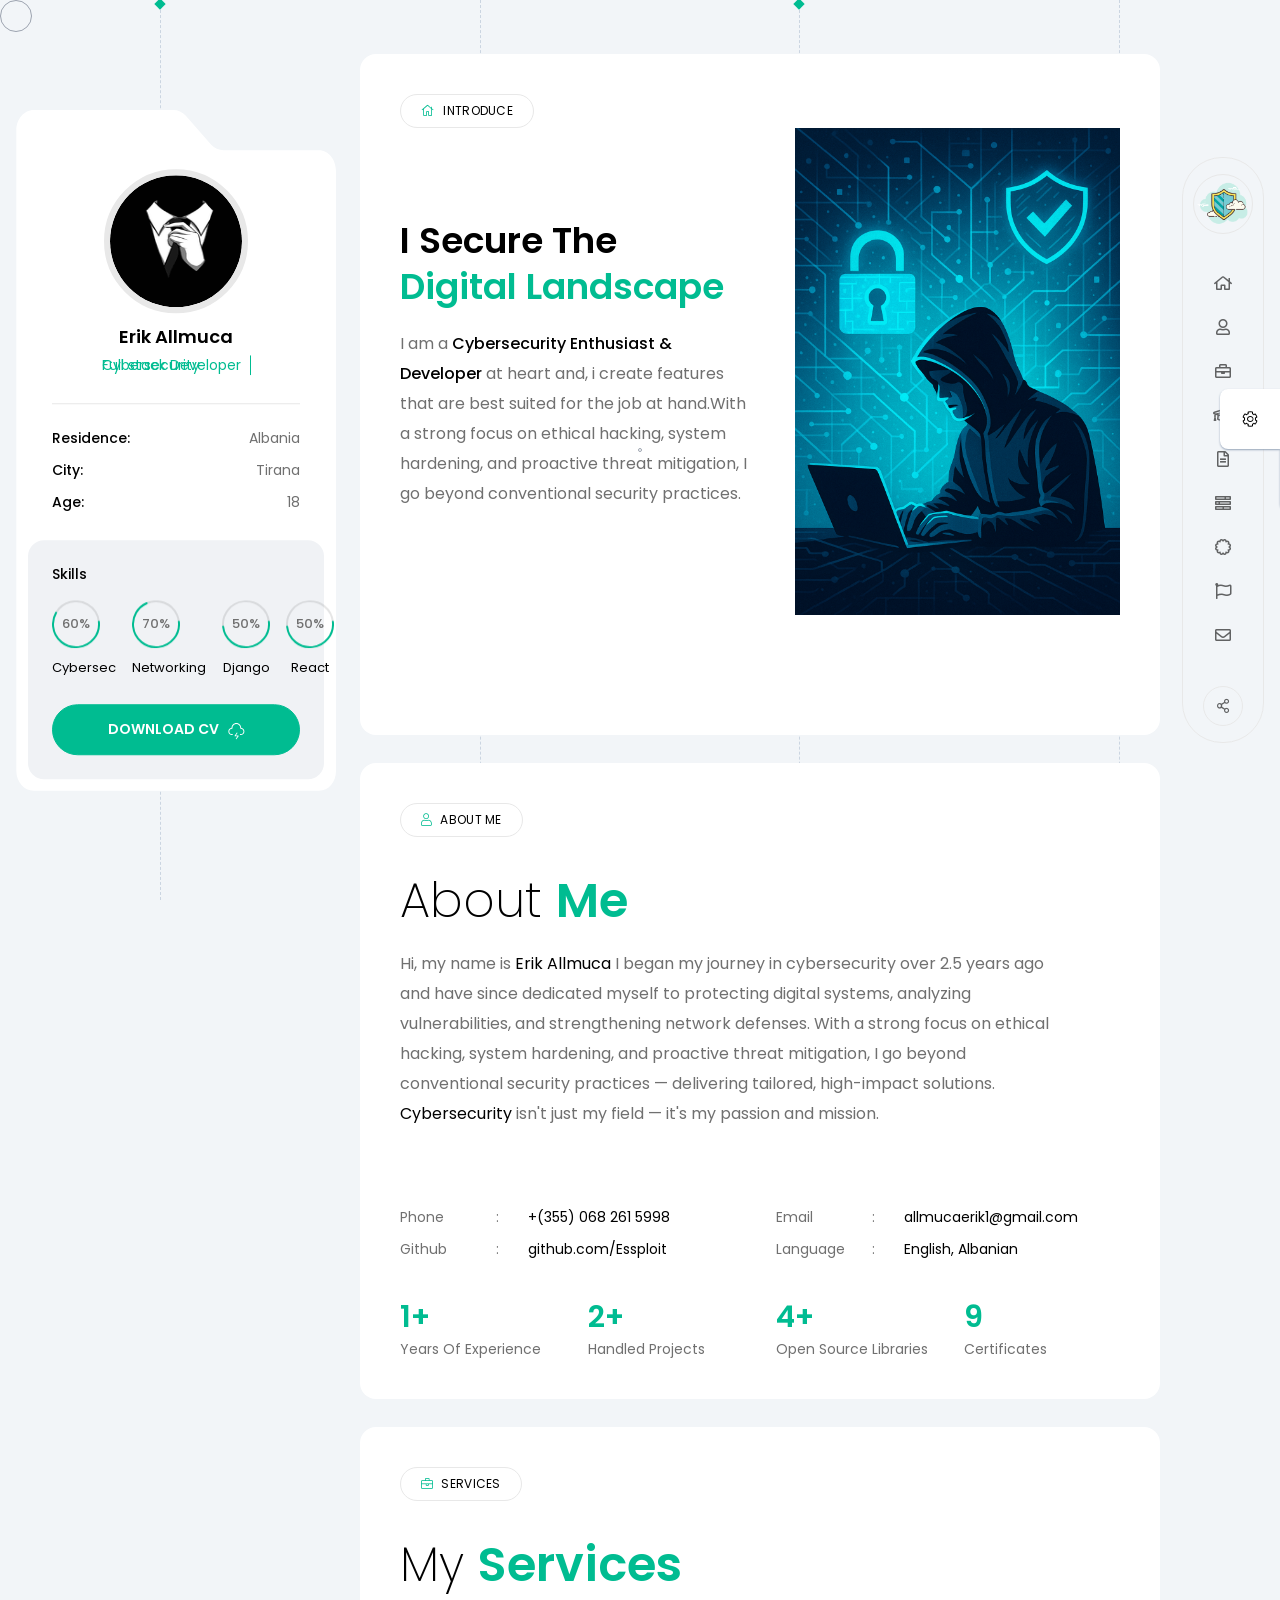
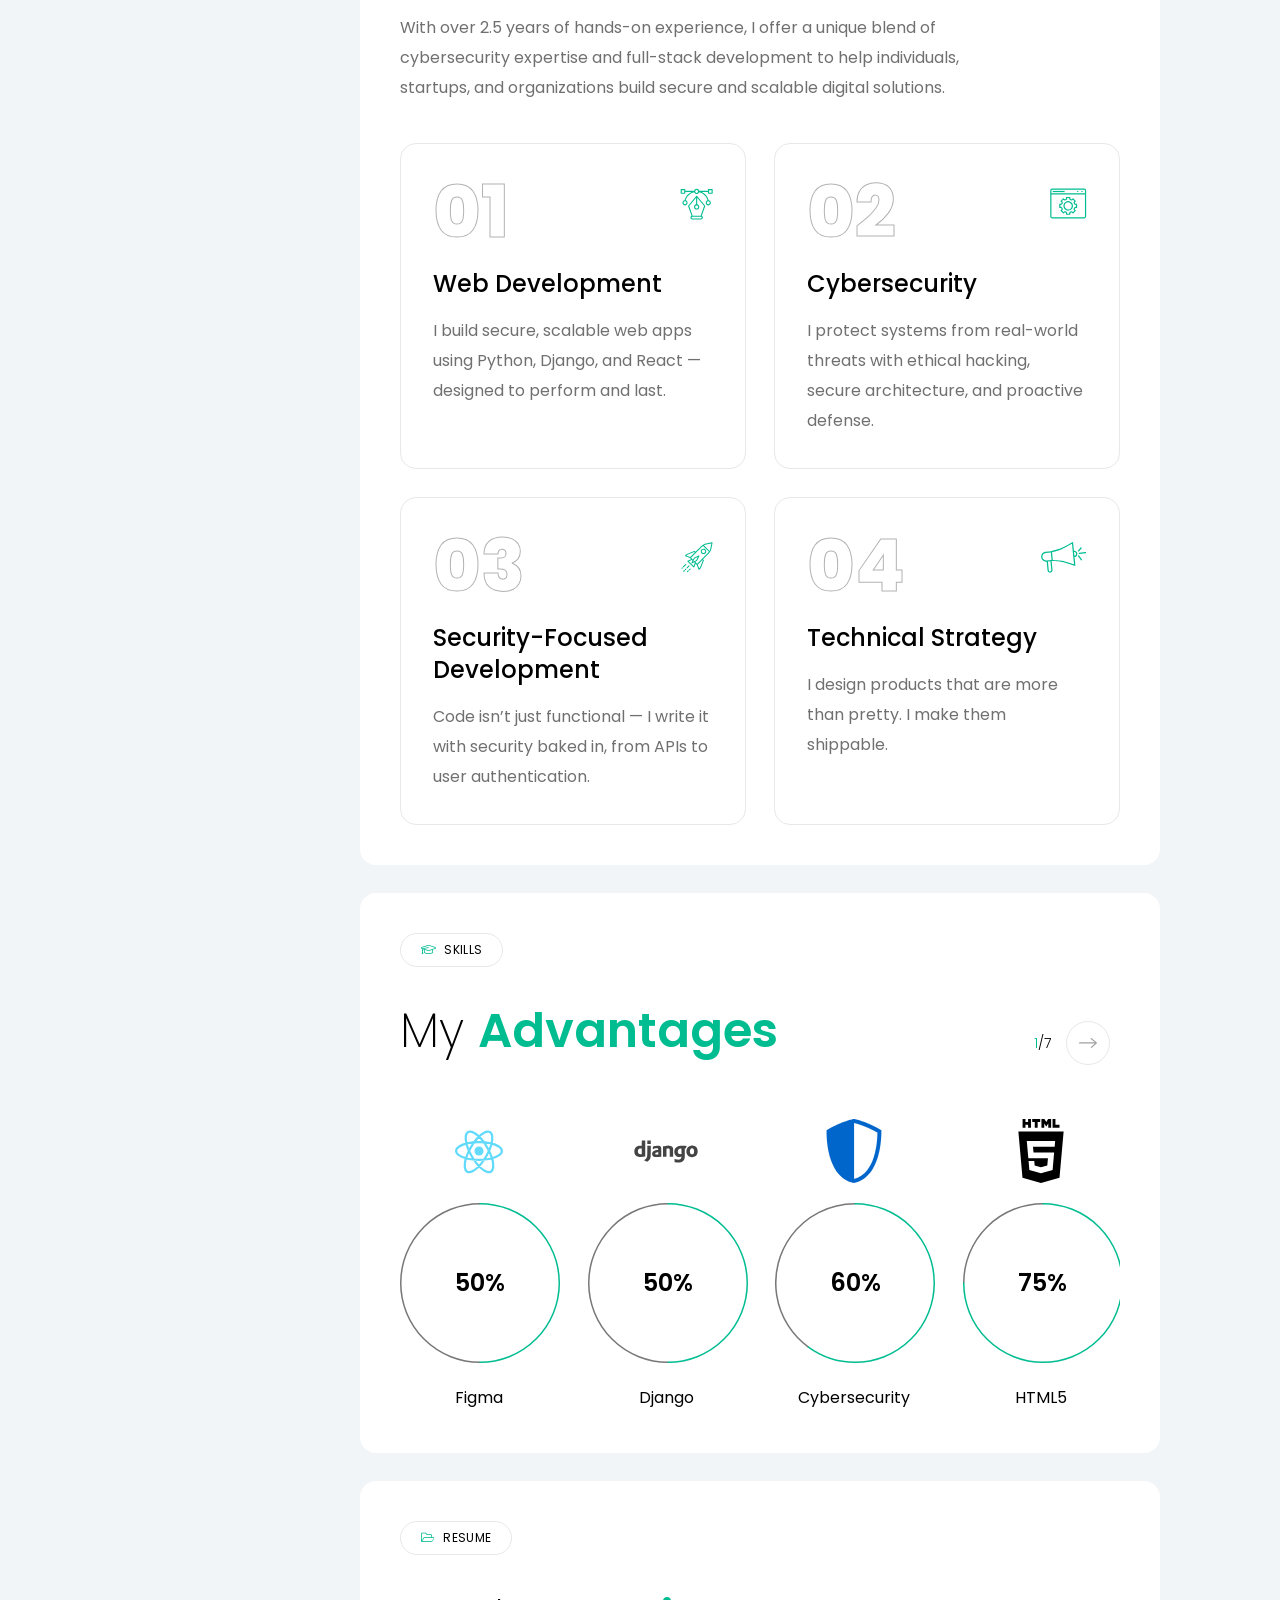
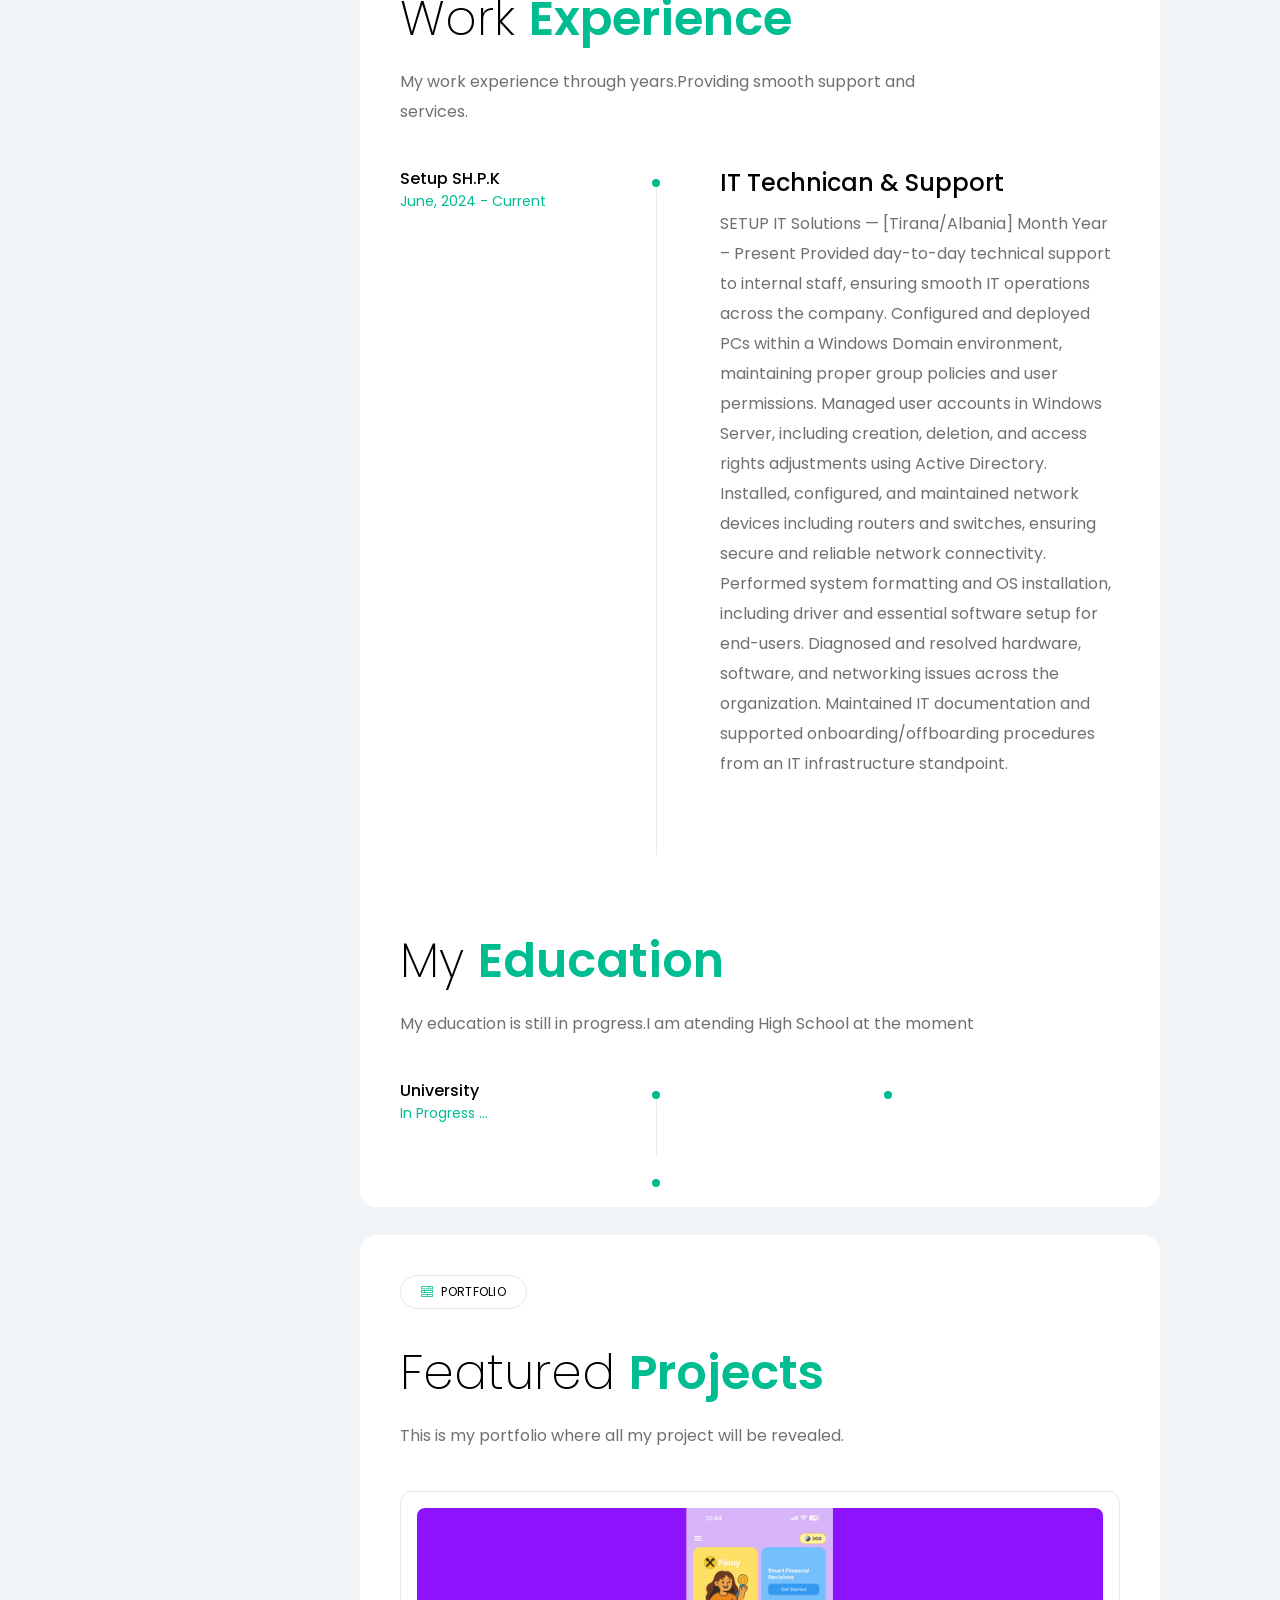
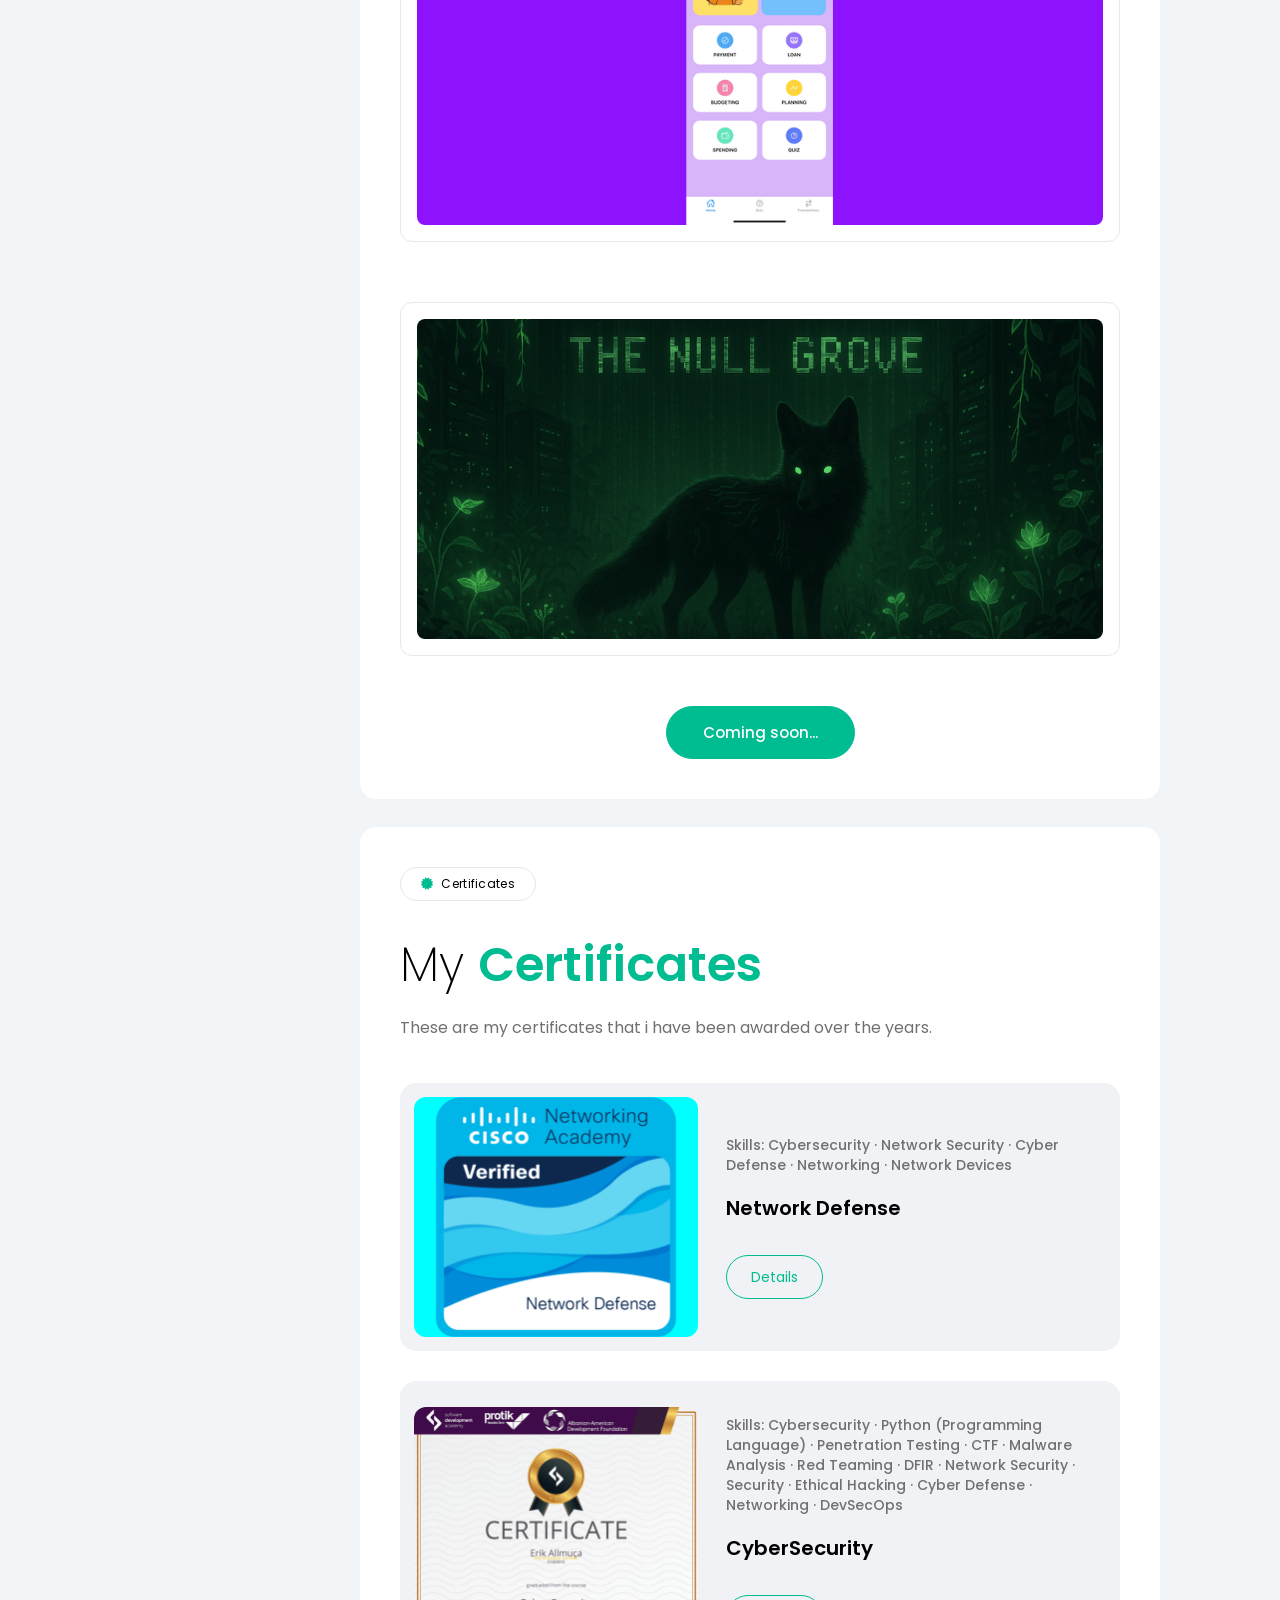
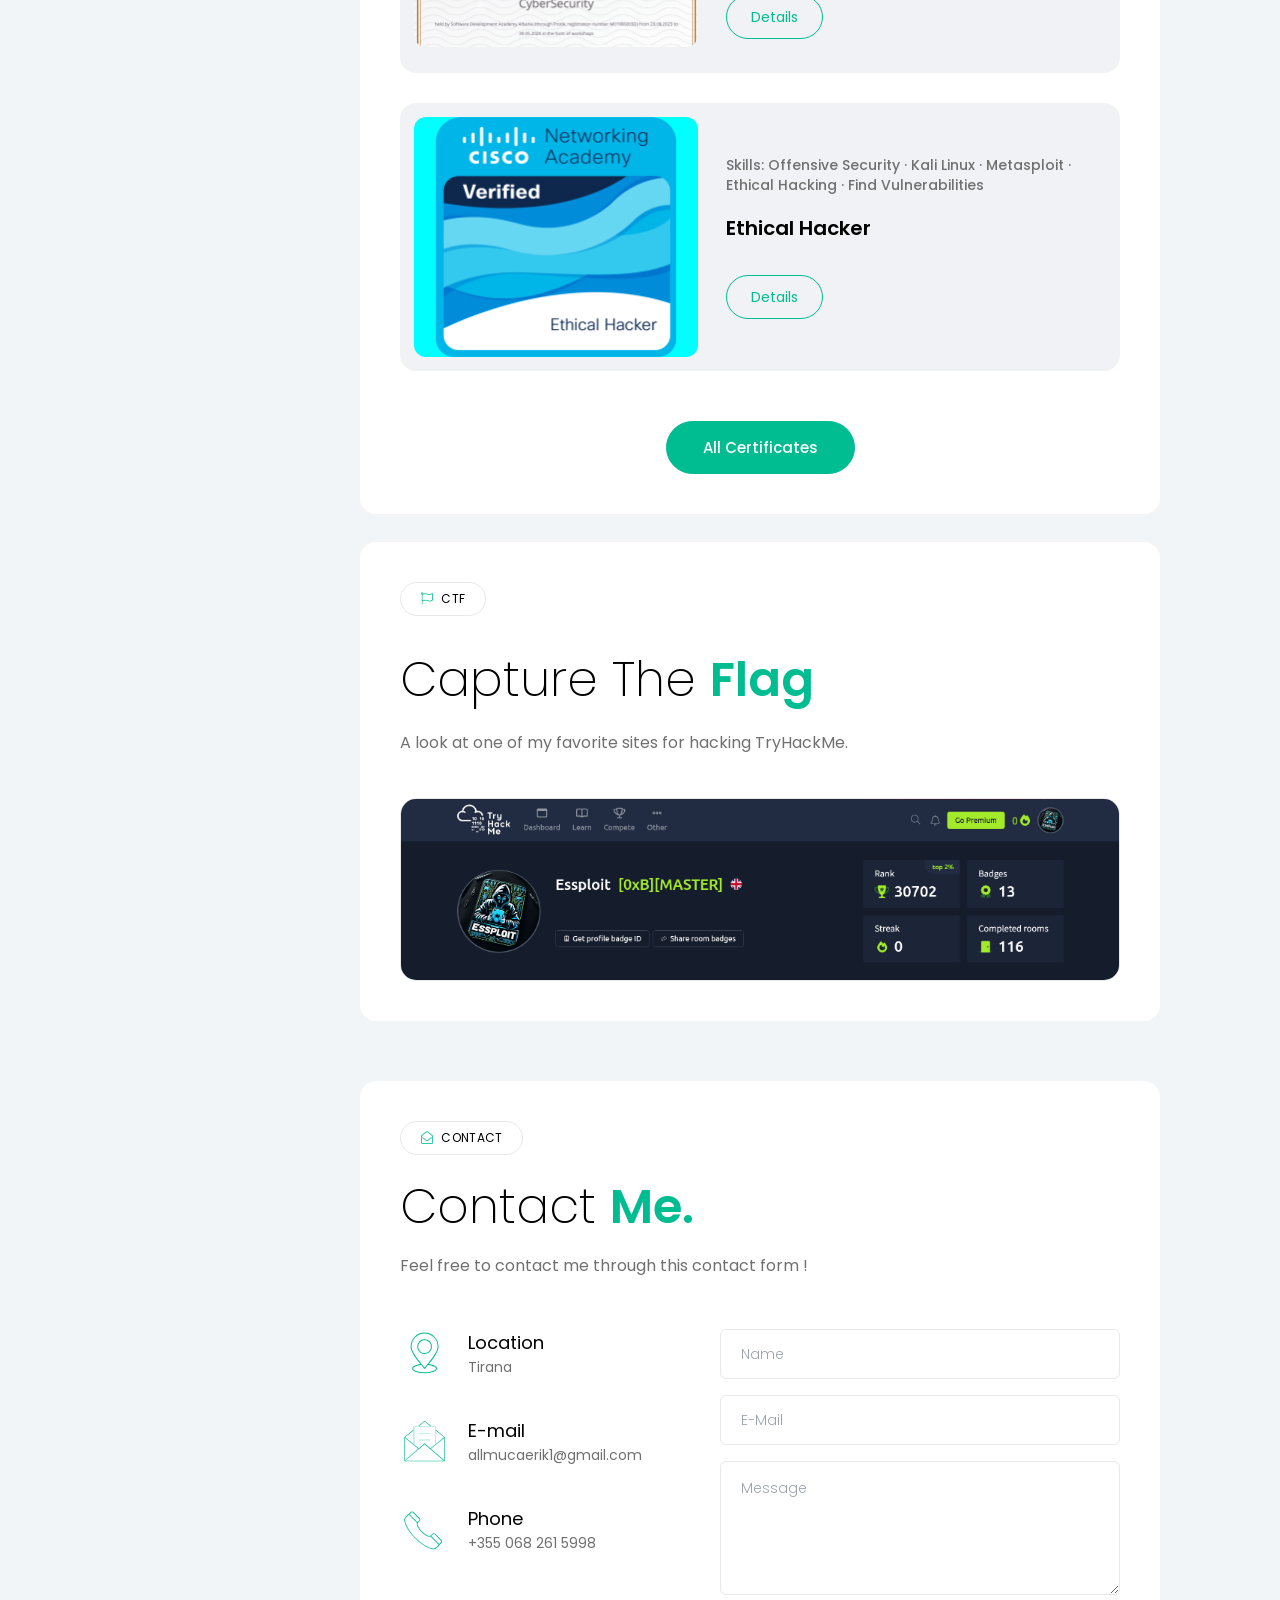
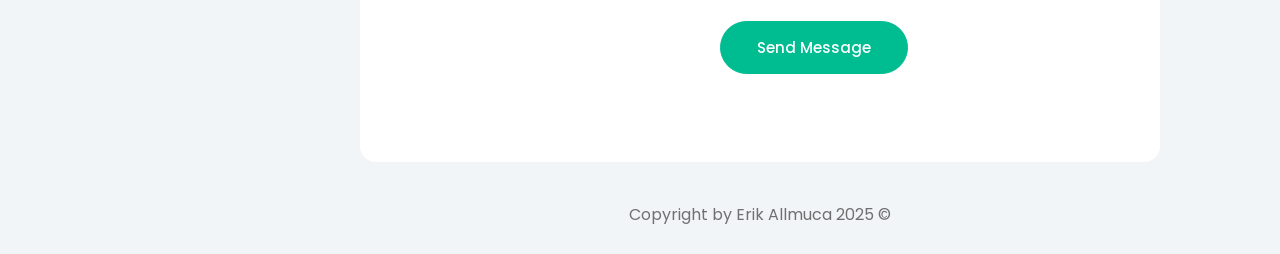
==== index.html @ f7a68c8a "personal-resume" ====
<!DOCTYPE html>
<html lang="en" class="">

<head>
    <!-- Basic Page Needs
    ================================================== -->
    <meta charset="UTF-8">
    <meta http-equiv="X-UA-Compatible" content="IE=edge">

    <!-- Specific Meta
    ================================================== -->
    <meta name="viewport" 
        content="width=device-width, initial-scale=1.0, shrink-to-fit=no">
    <meta name="keyword"
        content="resume, cv, portfolio, vcard, responsive, retina, jquery, css3, tailwindcss, material CV, creative, designer, developer, online cv, online resume, powerful portfolio, professional, landing page">
    <meta name="description" 
        content="Minfo vCard/Resume TailwindCSS HTML Template">
    <meta name="author" 
        content="Themearray">

    <!-- Site Title
    ================================================== -->
    <title>Personal Portofolio</title>

    <!-- Site Favicon
    ================================================== -->
    <link rel="shortcut icon" href="assets/img/favicon.svg" sizes="any">

    <!-- Google Fonts
    ================================================== -->
    <link rel="preconnect" href="https://fonts.googleapis.com">
    <link rel="preconnect" href="https://fonts.gstatic.com" crossorigin>
    <link href="https://fonts.googleapis.com/css2?family=Poppins:wght@200;300;400;500;600;700&display=swap" rel="stylesheet">

    <!-- All CSS Here
    ================================================== -->
    <link rel="stylesheet" href="assets/css/fontAwesome5Pro.css">
    <link rel="stylesheet" href="assets/css/cdheadline.css">
    <link rel="stylesheet" href="assets/css/swiper-bundle.min.css">
    <link rel="stylesheet" href="assets/css/style.min.css">

</head>

<body class="relative custom_cursor">
    <!-- Custom Cursor Start -->
    <div
        class="custom_cursor_one fixed top-0 left-0 w-8 h-8 border border-gray-400 rounded-full pointer-events-none">
    </div>
    <div
        class="custom_cursor_two w-1 h-1 rounded-full border border-gray-400 bg-metborder-gray-400 fixed pointer-events-none left-1/2 top-1/2 -translate-x-1/2 -translate-y-1/2">
    </div>
    <!-- Custom Cursor End -->


    <!-- App Preloader Start -->
    <div id="preloader">
        <div class="loader_line"></div>
        <div
            class="absolute w-20 h-20 transition-all delay-300 -translate-x-1/2 -translate-y-1/2 rounded-full logo top-1/2 left-1/2 bg-nightBlack border-greyBlack flex-center">
            <img src="assets/img/site-logo.svg" alt="Minfo">
        </div>
    </div>
    <!-- App Preloader End -->


    <!-- App Start -->
    <div class="relative pt-10 minfo__app max-xl:pt-20">
        <div
            class="menu-overlay fixed top-0 left-0 w-full h-full bg-black/60 transition-all duration-200 z-999 opacity-0 invisible [&.is-menu-open]:visible [&.is-menu-open]:opacity-100">
        </div>
        <div class="max-lg:px-4">

            <!-- Mobile Menu Bar Start -->
            <div
                class="fixed top-0 left-0 right-0 z-50 flex items-center justify-between p-2 px-3 bg-white/10 mobile-menu-bar sm:px-6 backdrop-blur-md xl:hidden">
                <div class="text-lg font-medium name">
                    <a href="index.html" class="flex items-center gap-2 text-black dark:text-white">
                        <img src="assets/img/site-logo.svg" alt="Erik Allmuca">
                        <span>Personal Resume</span>
                    </a>
                </div>
                <!-- Mobile Hamburger Menu Start -->
                <button
                    class="w-12 h-12 border rounded-full hamburger menu_toggle bg-white dark:bg-nightBlack border-platinum dark:border-greyBlack flex-center"
                    type="button"
                    aria-label="Open Mobile Menu">
                    <svg viewBox="0 0 20 12" class="w-6"
                        xmlns="http://www.w3.org/2000/svg">
                        <path fill-rule="evenodd" clip-rule="evenodd"
                            d="M5.33333 11.3333C5.33333 11.1565 5.40357 10.987 5.5286 10.8619C5.65362 10.7369 5.82319 10.6667 6 10.6667H19.3333C19.5101 10.6667 19.6797 10.7369 19.8047 10.8619C19.9298 10.987 20 11.1565 20 11.3333C20 11.5101 19.9298 11.6797 19.8047 11.8047C19.6797 11.9298 19.5101 12 19.3333 12H6C5.82319 12 5.65362 11.9298 5.5286 11.8047C5.40357 11.6797 5.33333 11.5101 5.33333 11.3333ZM2.66667 6C2.66667 5.82319 2.7369 5.65362 2.86193 5.5286C2.98695 5.40357 3.15652 5.33333 3.33333 5.33333H16.6667C16.8435 5.33333 17.013 5.40357 17.1381 5.5286C17.2631 5.65362 17.3333 5.82319 17.3333 6C17.3333 6.17681 17.2631 6.34638 17.1381 6.4714C17.013 6.59643 16.8435 6.66667 16.6667 6.66667H3.33333C3.15652 6.66667 2.98695 6.59643 2.86193 6.4714C2.7369 6.34638 2.66667 6.17681 2.66667 6ZM0 0.666667C0 0.489856 0.0702379 0.320287 0.195262 0.195262C0.320286 0.070238 0.489856 0 0.666667 0H14C14.1768 0 14.3464 0.070238 14.4714 0.195262C14.5964 0.320287 14.6667 0.489856 14.6667 0.666667C14.6667 0.843478 14.5964 1.01305 14.4714 1.13807C14.3464 1.2631 14.1768 1.33333 14 1.33333H0.666667C0.489856 1.33333 0.320286 1.2631 0.195262 1.13807C0.0702379 1.01305 0 0.843478 0 0.666667Z"
                            class="fill-theme dark:fill-white" />
                    </svg>
                </button>
                <!-- Mobile Hamburger Menu End -->
            </div>
            <!-- Mobile Menu Bar End -->


            <!-- Mobile Menu Sidebar Start -->
            <div
                class="mobile-menu fixed top-0 -right-full w-full max-w-mobilemenu bg-flashWhite dark:bg-nightBlack z-999 h-full xl:hidden transition-all duration-300 [&.is-menu-open]:right-0 py-12 px-8 overflow-y-scroll">
                <button
                    class="absolute flex items-center justify-center w-9 h-9 text-sm text-white rounded-full close-menu top-4 right-4 bg-greyBlack" aria-label="Close Menu">
                    <i class="fal fa-times"></i>
                </button>
                <div class="mb-6 text-lg font-medium text-black dark:text-white menu-title">
                    Menu
                </div>
                <ul class="space-y-5 font-normal main-menu">
                    <li data-scroll-nav="0" class="relative group active">
                        <a href="#home" class="flex items-center space-x-2 group">
                            <span class="w-5 text-black dark:text-white group-[&.active]:text-theme">
                                <i class="fal fa-home"></i>
                            </span>
                            <span class="group-[&.active]:text-theme dark:group-[&.active]:text-white group-hover:text-theme transition-colors">
                                Home
                            </span>
                        </a>
                    </li>
                    <li data-scroll-nav="1" class="relative group">
                        <a href="#about" class="flex items-center space-x-2 group">
                            <span class="w-5 text-black dark:text-white group-[&.active]:text-theme">
                                <i class="fal fa-user"></i>
                            </span>
                            <span class="group-[&.active]:text-theme dark:group-[&.active]:text-white group-hover:text-theme transition-colors">
                                About
                            </span>
                        </a>
                    </li>
                    <li data-scroll-nav="2" class="relative group">
                        <a href="#" class="flex items-center space-x-2 group">
                            <span class="w-5 text-black dark:text-white group-[&.active]:text-theme">
                                <i class="fal fa-briefcase"></i>
                            </span>
                            <span class="group-[&.active]:text-theme dark:group-[&.active]:text-white group-hover:text-theme transition-colors">
                                Service
                            </span>
                        </a>
                    </li>
                    <li data-scroll-nav="3" class="relative group">
                        <a href="#skill" class="flex items-center space-x-2 group">
                            <span class="w-5 text-black dark:text-white group-[&.active]:text-theme">
                                <i class="fal fa-graduation-cap"></i>
                            </span>
                            <span class="group-[&.active]:text-theme dark:group-[&.active]:text-white group-hover:text-theme transition-colors">
                                Skills
                            </span>
                        </a>
                    </li>
                    <li data-scroll-nav="4" class="relative group">
                        <a href="#resume" class="flex items-center space-x-2 group">
                            <span class="w-5 text-black dark:text-white group-[&.active]:text-theme">
                                <i class="fal fa-file-alt"></i>
                            </span>
                            <span class="group-[&.active]:text-theme dark:group-[&.active]:text-white group-hover:text-theme transition-colors">
                                Resume
                            </span>
                        </a>
                    </li>
                    <li data-scroll-nav="5" class="relative group">
                        <a href="#portfolio" class="flex items-center space-x-2 group">
                            <span class="w-5 text-black dark:text-white group-[&.active]:text-theme">
                                <i class="fal fa-tasks-alt"></i>
                            </span>
                            <span class="group-[&.active]:text-theme dark:group-[&.active]:text-white group-hover:text-theme transition-colors">
                                Portofolio
                            </span>
                        </a>
                    </li>
                    <li data-scroll-nav="6" class="relative group">
                        <a href="#certificates" class="flex items-center space-x-2 group">
                            <span class="w-5 text-black dark:text-white group-[&.active]:text-theme">
                            <i class="fa fa-certificate"></i></span>
                            <span class="group-[&.active]:text-theme dark:group-[&.active]:text-white group-hover:text-theme transition-colors">
                                Certificates
                            </span>
                        </a>
                    </li>
                    <li data-scroll-nav="7" class="relative group">
                        <a href="#ctf" class="flex items-center space-x-2 group">
                            <span class="w-5 text-black dark:text-white group-[&.active]:text-theme">
                                <i class="fal fa-flag"></i>
                            </span>
                            <span class="group-[&.active]:text-theme dark:group-[&.active]:text-white group-hover:text-theme transition-colors">
                                CTF
                            </span>
                        </a>
                    </li>
                    <li data-scroll-nav="8" class="relative group">
                        <a href="#contact" class="flex items-center space-x-2 group">
                            <span class="w-5 text-black dark:text-white group-[&.active]:text-theme">
                                <i class="fal fa-envelope"></i>
                            </span>
                            <span class="group-[&.active]:text-theme dark:group-[&.active]:text-white group-hover:text-theme transition-colors">
                                Contact
                            </span>
                        </a>
                    </li>
                </ul>
                <br><br>
                <div class="mb-4 font-medium text-black dark:text-white menu-title text-md">
                    Get in Touch
                </div>
                <!-- Social Share Icon Start  -->
                <div class="flex items-center space-x-4 social-icons *:flex">
                    <a href="https://www.linkedin.com/in/erik-allmuça-2b0580261/" title="Share with Linkedin">
                        <i class="fab fa-linkedin-in"></i>
                    </a>
                    <a href="https://github.com/Essploit" title="Share with Github">
                        <i class="fab fa-github"></i>
                    </a>
                </div>
                <!-- Social Share Icon End  -->
            </div>
            <!-- Mobile Menu Sidebar End -->


            <!-- Sidebar Profile Start -->
            <div
                class="w-full mx-auto minfo__sidebar__wrapper xl:fixed xl:top-1/2 xl:left-4 2xl:left-14 xl:-translate-y-1/2 md:max-w-sidebar xl:max-2xl:max-w-xs z-999">

                <div class="p-3 max-xl:mb-3 overflow-hidden minfo__sidebar bg-white dark:bg-nightBlack rounded-2xl">
                    <div class="mx-4 mt-12 text-center user-info lg:mx-6">
                        <a href="index.html"
                            class="w-36 h-36 mb-2.5 block mx-auto border-6 border-platinum dark:border-[#2f2f2f] overflow-hidden rounded-full *:w-full *:h-full *:rounded-full">
                            <img 
                                src="assets/img/user-sidebar.png" 
                                class="hidden dark:block "
                                alt="Erik Allmuca"> <!--Image for Dark Version -->
                            <img 
                                src="assets/img/user-sidebar.png" 
                                class="dark:hidden"
                                alt="Erik Allmuca"> <!--Image for Light Version -->
                        </a>
                        <h6 class="mb-1 text-lg font-semibold text-black dark:text-white name">Erik Allmuca</h6>
                        <div class="leading-none cd-headline clip is-full-width">
                            <h6 class="text-sm cd-words-wrapper designation text-theme after:!bg-theme *:font-normal">
                                <b class="is-visible">Cybersecurity</b>
                                <b>Full stack Developer</b>
                                <b>Networking</b>
                            </h6>
                        </div>
                    </div>
                    <div class="pt-6 mx-4 border-t lg:mx-6 user-meta-info md:mx-7 my-7 border-platinum dark:border-metalBlack">
                        <ul class="space-y-3 *:flex *:text-sm">
                            <li>
                                <span class="flex-1 font-medium text-black dark:text-white">Residence:</span>
                                <span>Albania</span>
                            </li>
                            <li>
                                <span class="flex-1 font-medium text-black dark:text-white">City:</span>
                                <span>Tirana</span>
                            </li>
                            <li>
                                <span class="flex-1 font-medium text-black dark:text-white">Age:</span>
                                <span>18</span>
                            </li>
                        </ul>
                    </div>


                    <div class="px-4 py-5 lg:py-6 lg:px-6 rounded-2xl md:px-8 bg-flashWhite dark:bg-metalBlack">
                        <div class="text-sm font-medium text-black dark:text-white">Skills</div>
                        <div class="flex items-center justify-between my-4 space-x-4 skills_circle *:space-y-2 *:text-center">
                            <div class="progressCircle">
                                <div class="relative w-12 h-12 circle" data-percent="60 " data-circlefill="#00BC91" data-circleempty="#777777">
                                    <div class="absolute inset-0 text-[13px] font-medium label flex-center">60%</div>
                                </div>
                                <p class="text-[13px] font-normal dark:font-light text-black dark:text-white/90">Cybersec</p>
                            </div>
                            <div class="progressCircle">
                                <div class="relative w-12 h-12 circle" data-percent="70" data-circlefill="#00BC91" data-circleempty="#777777">
                                    <div class="absolute inset-0 text-[13px] font-medium label flex-center">70%</div>
                                </div>
                                <p class="text-[13px] font-normal dark:font-light text-black dark:text-white/90">Networking</p>
                            </div>
                            <div class="progressCircle">
                                <div class="relative w-12 h-12 circle" data-percent="50" data-circlefill="#00BC91" data-circleempty="#777777">
                                    <div class="absolute inset-0 text-[13px] font-medium label flex-center">50%</div>
                                </div>
                                <p class="text-[13px] font-normal dark:font-light text-black dark:text-white/90">Django</p>
                            </div>
                            <div class="progressCircle">
                                <div class="relative w-12 h-12 circle" data-percent="50" data-circlefill="#00BC91" data-circleempty="#777777">
                                    <div class="absolute inset-0 text-[13px] font-medium label flex-center">50%</div>
                                </div>
                                <p class="text-[13px] font-normal dark:font-light text-black dark:text-white/90">React</p>
                            </div>
                        </div>
                        <div class="mt-6">
                            <a href="mycv.pdf" download target="_blank"
                                class="text-center text-sm border border-theme bg-theme flex items-center justify-center gap-2 text-white rounded-4xl py-3.5 transition duration-300 text-[15px] font-semibold hover:bg-themeHover hover:border-themeHover">
                                DOWNLOAD CV
                                <span class="animate-bounce">
                                    <svg width="18" height="18" viewBox="0 0 15 16" fill="none"
                                        xmlns="http://www.w3.org/2000/svg">
                                        <path
                                            d="M12.0724 4.92378C12.0726 4.91034 12.0726 4.89691 12.0726 4.88368C12.0726 2.53968 10.1657 0.632812 7.82171 0.632812C5.47771 0.632812 3.57084 2.53968 3.57084 4.88368C3.57084 4.89691 3.57084 4.91055 3.57104 4.92378C1.95417 5.0992 0.691406 6.47267 0.691406 8.13554C0.691406 9.91704 2.14059 11.3662 3.92209 11.3662H4.33138C4.55606 11.3662 4.7384 11.1839 4.7384 10.9592C4.7384 10.7345 4.55606 10.5522 4.33138 10.5522H3.92209C2.58952 10.5522 1.50544 9.46811 1.50544 8.13554C1.50544 6.80297 2.58952 5.71888 3.92209 5.71888H4.00309C4.11868 5.71888 4.22898 5.66963 4.30611 5.58355C4.38345 5.49726 4.42028 5.38248 4.40766 5.2673C4.3924 5.12769 4.38487 5.00233 4.38487 4.88348C4.38487 2.98842 5.92665 1.44664 7.82171 1.44664C9.71678 1.44664 11.2586 2.98842 11.2586 4.88348C11.2586 5.00233 11.251 5.12769 11.2358 5.2673C11.2231 5.38228 11.26 5.49726 11.3373 5.58355C11.4144 5.66963 11.5247 5.71888 11.6403 5.71888H11.7217C13.0541 5.71888 14.138 6.80297 14.138 8.13554C14.138 9.46811 13.0541 10.5522 11.7217 10.5522H11.288C11.0634 10.5522 10.881 10.7345 10.881 10.9592C10.881 11.1839 11.0634 11.3662 11.288 11.3662H11.7217C13.5028 11.3662 14.952 9.91704 14.952 8.13554C14.952 6.47247 13.6892 5.099 12.0724 4.92378Z"
                                            fill="white" />
                                        <path
                                            d="M6.26314 11.942C6.0877 12.1876 6.26327 12.5288 6.5651 12.5288H8.81272L7.3764 14.5396C7.25728 14.7064 7.29591 14.9382 7.46268 15.0573C7.62945 15.1764 7.86122 15.1378 7.98034 14.971L9.83579 12.3734C10.0112 12.1278 9.83566 11.7866 9.53382 11.7866H7.2862L8.72252 9.77578C8.84164 9.609 8.80302 9.37724 8.63624 9.25811C8.46947 9.13899 8.23771 9.17762 8.11858 9.34439L6.26314 11.942Z"
                                            fill="white" />
                                    </svg>
                                </span>
                            </a>
                        </div>
                    </div>

                    <svg class="absolute w-0 h-0">
                        <clipPath id="my-clip-path" clipPathUnits="objectBoundingBox" stroke="white" stroke-width="2">
                            <path
                                d="M0.001,0.031 C0.001,0.014,0.026,0.001,0.055,0.001 H0.492 C0.506,0.001,0.52,0.004,0.53,0.009 L0.61,0.052 C0.62,0.057,0.634,0.06,0.649,0.06 H0.947 C0.977,0.06,1,0.074,1,0.091 V0.971 C1,0.987,0.977,1,0.947,1 H0.055 C0.026,1,0.001,0.987,0.001,0.971 V0.031">
                            </path>
                        </clipPath>
                    </svg>
                </div>

            </div>
            <!-- Sidebar Profile End -->


            <!-- Nav/Navigation Start -->
            <div class="minfo__nav__wrapper bg-snowWhite dark:bg-power__black max-xl:hidden fixed top-1/2 -translate-y-1/2 right-4 2xl:right-14 z-999 flex items-center flex-col gap-4 border border-platinum dark:border-metalBlack rounded-4xl px-2.5 py-4">

                <!-- Site Logo Start -->
                <div class="flex border rounded-full logo w-15 h-15 border-platinum dark:border-metalBlack flex-center hover:bg-white dark:hover:bg-metalBlack">
                    <a href="index.html">
                        <img src="assets/img/site-logo.svg" alt="Minfo">
                    </a>
                </div>
                <!-- Site Logo Start -->


                <!-- Main Menu/Navigation Start -->
                <div class="my-4 menu">
                    <ul class="space-y-2 text-center *:relative">
                        <li data-scroll-nav="0" class="group active">
                            <a href="#home"
                                class="w-9 h-9 rounded-full flex-center group-[&.active]:bg-white dark:group-[&.active]:bg-metalBlack group-hover:bg-white dark:group-hover:bg-metalBlack transition-all duration-300 before:content-[attr(data-title)] before:absolute before:right-10 before:bg-white dark:before:bg-metalBlack before:text-sm text-theme dark:before:text-white before:px-4 before:py-2 before:rounded-md before:font-normal dark:before:font-light before:opacity-0 before:transition-all before:duration-200 group-hover:before:opacity-100 after:content-[''] after:absolute after:w-0 after:h-0 after:right-8 after:border-solid after:border-t-4 after:border-r-0 after:border-b-4 after:border-l-8 after:border-t-transparent after:border-r-transparent after:border-b-transparent after:border-l-white dark:after:border-l-metalBlack after:opacity-0 after:transition-all after:duration-200 group-hover:after:opacity-100"
                                data-title="Home">
                                <span class="text-black dark:text-white group-hover:text-theme group-[&.active]:text-theme">
                                    <i class="fal fa-home"></i>
                                </span>
                            </a>
                        </li>
                        <li data-scroll-nav="1" class="group">
                            <a href="#about"
                                class="w-9 h-9 rounded-full flex-center group-[&.active]:bg-white dark:group-[&.active]:bg-metalBlack group-hover:bg-white dark:group-hover:bg-metalBlack transition-all duration-300 before:content-[attr(data-title)] before:absolute before:right-10 before:bg-white dark:before:bg-metalBlack before:text-sm text-theme dark:before:text-white before:px-4 before:py-2 before:rounded-md before:font-normal dark:before:font-light before:opacity-0 before:transition-all before:duration-200 group-hover:before:opacity-100 after:content-[''] after:absolute after:w-0 after:h-0 after:right-8 after:border-solid after:border-t-4 after:border-r-0 after:border-b-4 after:border-l-8 after:border-t-transparent after:border-r-transparent after:border-b-transparent after:border-l-white dark:after:border-l-metalBlack after:opacity-0 after:transition-all after:duration-200 group-hover:after:opacity-100"
                                data-title="About">
                                <span class="text-black dark:text-white group-hover:text-theme group-[&.active]:text-theme">
                                    <i class="fal fa-user"></i>
                                </span>
                            </a>
                        </li>
                        <li data-scroll-nav="2" class="group">
                            <a href="#service"
                                class="w-9 h-9 rounded-full flex-center group-[&.active]:bg-white dark:group-[&.active]:bg-metalBlack group-hover:bg-white dark:group-hover:bg-metalBlack transition-all duration-300 before:content-[attr(data-title)] before:absolute before:right-10 before:bg-white dark:before:bg-metalBlack before:text-sm text-theme dark:before:text-white before:px-4 before:py-2 before:rounded-md before:font-normal dark:before:font-light before:opacity-0 before:transition-all before:duration-200 group-hover:before:opacity-100 after:content-[''] after:absolute after:w-0 after:h-0 after:right-8 after:border-solid after:border-t-4 after:border-r-0 after:border-b-4 after:border-l-8 after:border-t-transparent after:border-r-transparent after:border-b-transparent after:border-l-white dark:after:border-l-metalBlack after:opacity-0 after:transition-all after:duration-200 group-hover:after:opacity-100"
                                data-title="Service">
                                <span class="text-black dark:text-white group-hover:text-theme group-[&.active]:text-theme">
                                    <i class="fal fa-briefcase"></i>
                                </span>
                            </a>
                        </li>
                        <li data-scroll-nav="3" class="group">
                            <a href="#skill"
                                class="w-9 h-9 rounded-full flex-center group-[&.active]:bg-white dark:group-[&.active]:bg-metalBlack group-hover:bg-white dark:group-hover:bg-metalBlack transition-all duration-300 before:content-[attr(data-title)] before:absolute before:right-10 before:bg-white dark:before:bg-metalBlack before:text-sm text-theme dark:before:text-white before:px-4 before:py-2 before:rounded-md before:font-normal dark:before:font-light before:opacity-0 before:transition-all before:duration-200 group-hover:before:opacity-100 after:content-[''] after:absolute after:w-0 after:h-0 after:right-8 after:border-solid after:border-t-4 after:border-r-0 after:border-b-4 after:border-l-8 after:border-t-transparent after:border-r-transparent after:border-b-transparent after:border-l-white dark:after:border-l-metalBlack after:opacity-0 after:transition-all after:duration-200 group-hover:after:opacity-100"
                                data-title="Skills">
                                <span class="text-black dark:text-white group-hover:text-theme group-[&.active]:text-theme">
                                    <i class="fal fa-graduation-cap"></i>
                                </span>
                            </a>
                        </li>
                        <li data-scroll-nav="4" class="group">
                            <a href="#resume"
                                class="w-9 h-9 rounded-full flex-center group-[&.active]:bg-white dark:group-[&.active]:bg-metalBlack group-hover:bg-white dark:group-hover:bg-metalBlack transition-all duration-300 before:content-[attr(data-title)] before:absolute before:right-10 before:bg-white dark:before:bg-metalBlack before:text-sm text-theme dark:before:text-white before:px-4 before:py-2 before:rounded-md before:font-normal dark:before:font-light before:opacity-0 before:transition-all before:duration-200 group-hover:before:opacity-100 after:content-[''] after:absolute after:w-0 after:h-0 after:right-8 after:border-solid after:border-t-4 after:border-r-0 after:border-b-4 after:border-l-8 after:border-t-transparent after:border-r-transparent after:border-b-transparent after:border-l-white dark:after:border-l-metalBlack after:opacity-0 after:transition-all after:duration-200 group-hover:after:opacity-100"
                                data-title="Resume">
                                <span class="text-black dark:text-white group-hover:text-theme group-[&.active]:text-theme">
                                    <i class="fal fa-file-alt"></i>
                                </span>
                            </a>
                        </li>
                        <li data-scroll-nav="5" class="group">
                            <a href="#portfolio"
                                class="w-9 h-9 rounded-full flex-center group-[&.active]:bg-white dark:group-[&.active]:bg-metalBlack group-hover:bg-white dark:group-hover:bg-metalBlack transition-all duration-300 before:content-[attr(data-title)] before:absolute before:right-10 before:bg-white dark:before:bg-metalBlack before:text-sm text-theme dark:before:text-white before:px-4 before:py-2 before:rounded-md before:font-normal dark:before:font-light before:opacity-0 before:transition-all before:duration-200 group-hover:before:opacity-100 after:content-[''] after:absolute after:w-0 after:h-0 after:right-8 after:border-solid after:border-t-4 after:border-r-0 after:border-b-4 after:border-l-8 after:border-t-transparent after:border-r-transparent after:border-b-transparent after:border-l-white dark:after:border-l-metalBlack after:opacity-0 after:transition-all after:duration-200 group-hover:after:opacity-100"
                                data-title="Poftfolio">
                                <span class="text-black dark:text-white group-hover:text-theme group-[&.active]:text-theme">
                                    <i class="fal fa-tasks-alt"></i>
                                </span>
                            </a>
                        </li>
                        <li data-scroll-nav="6" class="group">
                            <a href="#certificates"
                                class="w-9 h-9 rounded-full flex-center group-[&.active]:bg-white dark:group-[&.active]:bg-metalBlack group-hover:bg-white dark:group-hover:bg-metalBlack transition-all duration-300 before:content-[attr(data-title)] before:absolute before:right-10 before:bg-white dark:before:bg-metalBlack before:text-sm text-theme dark:before:text-white before:px-4 before:py-2 before:rounded-md before:font-normal dark:before:font-light before:opacity-0 before:transition-all before:duration-200 group-hover:before:opacity-100 after:content-[''] after:absolute after:w-0 after:h-0 after:right-8 after:border-solid after:border-t-4 after:border-r-0 after:border-b-4 after:border-l-8 after:border-t-transparent after:border-r-transparent after:border-b-transparent after:border-l-white dark:after:border-l-metalBlack after:opacity-0 after:transition-all after:duration-200 group-hover:after:opacity-100"
                                data-title="Certificates">
                                <span class="text-black dark:text-white group-hover:text-theme group-[&.active]:text-theme">
                                    <i class="fa fa-certificate"></i>
                                </span>
                            </a>
                        </li>
                        <li data-scroll-nav="7" class="group">
                            <a href="#ctf"
                                class="w-9 h-9 rounded-full flex-center group-[&.active]:bg-white dark:group-[&.active]:bg-metalBlack group-hover:bg-white dark:group-hover:bg-metalBlack transition-all duration-300 before:content-[attr(data-title)] before:absolute before:right-10 before:bg-white dark:before:bg-metalBlack before:text-sm text-theme dark:before:text-white before:px-4 before:py-2 before:rounded-md before:font-normal dark:before:font-light before:opacity-0 before:transition-all before:duration-200 group-hover:before:opacity-100 after:content-[''] after:absolute after:w-0 after:h-0 after:right-8 after:border-solid after:border-t-4 after:border-r-0 after:border-b-4 after:border-l-8 after:border-t-transparent after:border-r-transparent after:border-b-transparent after:border-l-white dark:after:border-l-metalBlack after:opacity-0 after:transition-all after:duration-200 group-hover:after:opacity-100"
                                data-title="CTF">
                                <span class="text-black dark:text-white group-hover:text-theme group-[&.active]:text-theme">
                                    <i class="fal fa-flag"></i>
                                </span>
                            </a>
                        </li>
                        <li data-scroll-nav="8" class="group">
                            <a href="#contact"
                                class="w-9 h-9 rounded-full flex-center group-[&.active]:bg-white dark:group-[&.active]:bg-metalBlack group-hover:bg-white dark:group-hover:bg-metalBlack transition-all duration-300 before:content-[attr(data-title)] before:absolute before:right-10 before:bg-white dark:before:bg-metalBlack before:text-sm text-theme dark:before:text-white before:px-4 before:py-2 before:rounded-md before:font-normal dark:before:font-light before:opacity-0 before:transition-all before:duration-200 group-hover:before:opacity-100 after:content-[''] after:absolute after:w-0 after:h-0 after:right-8 after:border-solid after:border-t-4 after:border-r-0 after:border-b-4 after:border-l-8 after:border-t-transparent after:border-r-transparent after:border-b-transparent after:border-l-white dark:after:border-l-metalBlack after:opacity-0 after:transition-all after:duration-200 group-hover:after:opacity-100"
                                data-title="Contact">
                                <span class="text-black dark:text-white group-hover:text-theme group-[&.active]:text-theme">
                                    <i class="fal fa-envelope"></i>
                                </span>
                            </a>
                        </li>
                    </ul>
                </div>
                <!-- Main Menu/Navigation End -->

                <!-- Share Button Wrapper Start -->
                <div class="relative share group">
                    <button
                        class="w-10 h-10 text-sm border rounded-full border-platinum dark:border-metalBlack flex-center group-hover:bg-white dark:group-hover:bg-metalBlack text-black dark:text-white"
                        aria-label="Share">
                        <i class="fal fa-share-alt"></i>
                    </button>

                    <!-- Social Share Icon Start  -->
                    <div
                        class="absolute bottom-0 flex items-center invisible px-5 py-6 space-x-3 transition-all duration-300 -translate-y-1/2 opacity-0 social-icons top-1/2 bg-white dark:bg-nightBlack rounded-4xl right-6 group-hover:opacity-100 group-hover:visible group-hover:right-10 -z-1 *:flex *:transition *:duration-200">
                        </a>
                        <a href="https://www.linkedin.com/in/erik-allmuça-2b0580261/" class="hover:text-theme" title="Share with Linkedin">
                            <i class="fab fa-linkedin-in"></i>
                        </a>
                        <a href="https://github.com/Essploit" title="Share with Github">
                        <i class="fab fa-github"></i>
                    </a>
                    </div>
                    <!-- Social Share Icon End  -->
                </div>
                <!-- Share Button Wrapper End -->

            </div>
            <!-- Nav/Navigation End -->


            <!-- Main Content Start -->
            <div class="minfo__contentBox relative mx-auto max-w-container xl:max-2xl:max-w-65rem *:py-5 xl:*:py-3.5 *:max-w-content max-xl:*:mx-auto xl:*:ml-auto xl:max-2xl:*:max-w-50rem">

                <!-- Hero/Introduction Section Start -->
                <div data-scroll-index="0" id="home">

                    <div class="hero-section px-5 py-8 md:p-8 bg-white dark:bg-nightBlack rounded-2xl lg:p-10 2xl:p-13">
                        <div
                            class="inline-flex items-center gap-2 px-4 py-2 text-xs tracking-wide text-black dark:text-white border lg:px-5 section-name border-platinum dark:border-greyBlack200 rounded-4xl">
                            <i class="fal fa-home text-theme"></i>
                            INTRODUCE
                        </div>
                        <div class="items-center gap-6 hero-content md:flex xl:gap-10">
                            <div class="text-content pt-7 lg:pt-8 max-lg:max-w-[30rem]">
                                <h1
                                    class="text-[32px] lg:text-5xl xl:text-4xl 2xl:text-5xl font-semibold text-black dark:text-white leading-1.27 lg:leading-1.27 xl:leading-1.27 2xl:leading-1.27 mb-4 lg:mb-5">
                                    I Secure The <br>
                                    <span class="text-theme">Digital Landscape</span>
                                </h1>
                                <p>
                                    I am a <span class="font-medium text-black dark:text-white/90">Cybersecurity Enthusiast & Developer</span> at heart and, i create features that are best suited for the job at hand.With a strong focus on ethical hacking, system hardening, and proactive threat mitigation, I go beyond conventional security practices.
                                </p>
                                <ul class="flex items-center mt-4 -mx-3 lg:mt-5 *:flex *:items-center *:mx-3 *:text-regular">
                              <!--  <li>
                                        <i class="mr-2 fal fa-check-double text-theme"></i>
                                        Available for work
                                    </li>
                                    <li>
                                        <i class="mr-2 fal fa-check-double text-theme"></i>
                                        Full Time Job
                                    </li> --> 
                                </ul>
                                <ul class="mt-7 buttons">
                                    <li data-scroll-nav="8">
                                    </li>
                                </ul>

                            </div>
                            <div class="hero-image flex-[0_0_20.3rem] max-md:hidden">
                                <img 
                                    src="assets/img/hero-img-2.png" 
                                    class="dark:hidden" 
                                    alt="Hero Image - Light Mode">
                                <img 
                                    src="assets/img/hero-img-2.png" 
                                    class="hidden dark:block" 
                                    alt="Hero Image - Dark Mode">
                            </div>
                        </div>
                        <div class="mb-2 mt-14 xl:mb-0 xl:mt-20">
                            <div class="items-center grid-cols-12 overflow-hidden md:grid">
                                <div class="hidden col-span-2 md:inline-block">
                                    <h6
                                        class="font-medium text-black dark:text-white/80 text-sm md:max-w-[8rem] border-l border-theme pl-4">
                                        
                                    </h6>
                                </div>
                                <div class="col-span-10 logo-slider">
                                     <div class="swiper">
                                        <div class="swiper-wrapper">
                                            <div class="swiper-slide">
                                         <!--         <a href="#"
                                                    class="transition duration-200 flex-center">
                                                    <img src="assets/img/partners/logo1.svg" alt="Partner Name">
                                                </a>
                                            </div>
                                            <div class="swiper-slide">
                                                <a href="#"
                                                    class="transition duration-200 flex-center">
                                                    <img src="assets/img/partners/logo2.svg" alt="Partner Name">
                                                </a>
                                            </div>
                                            <div class="swiper-slide">
                                                <a href="#"
                                                    class="transition duration-200 flex-center">
                                                    <img src="assets/img/partners/logo3.svg" alt="Partner Name">
                                                </a>
                                            </div>
                                            <div class="swiper-slide">
                                                <a href="#"
                                                    class="transition duration-200 flex-center">
                                                    <img src="assets/img/partners/logo4.svg" alt="Partner Name">
                                                </a>
                                            </div>
                                            <div class="swiper-slide">
                                                <a href="#"
                                                    class="transition duration-200 flex-center">
                                                    <img src="assets/img/partners/logo2.svg" alt="Partner Name">
                                                </a>
                                            </div>
                                            <div class="swiper-slide">
                                                <a href="#"
                                                    class="transition duration-200 flex-center">
                                                    <img src="assets/img/partners/logo4.svg" alt="Partner Name">
                                                </a>
                                            </div>
                                            <div class="swiper-slide">
                                                <a href="#"
                                                    class="transition duration-200 flex-center">
                                                    <img src="assets/img/partners/logo2.svg" alt="Partner Name">
                                                </a>
                                            </div>
                                            <div class="swiper-slide">
                                                <a href="#"
                                                    class="transition duration-200 flex-center">
                                                    <img src="assets/img/partners/logo4.svg" alt="Partner Name">
                                                </a>
                                            </div>
                                            <div class="swiper-slide">
                                                <a href="#"
                                                    class="transition duration-200 flex-center">
                                                    <img src="assets/img/partners/logo2.svg" alt="Partner Name">
                                                </a> -->
                                            </div>  
                                        </div>
                                    </div>
                                </div>
                            </div>
                        </div>
                    </div>

                </div>
                <!-- Hero/Introduction Section End -->


                <!-- About Me Section Start -->
                <div data-scroll-index="1" id="about">

                    <div class="about-section px-5 py-8 md:p-8 bg-white dark:bg-nightBlack rounded-2xl lg:p-10 2xl:p-13">
                        <div
                            class="inline-flex items-center gap-2 px-4 py-2 text-xs tracking-wide text-black dark:text-white border lg:px-5 section-name border-platinum dark:border-greyBlack200 rounded-4xl">
                            <i class="fal fa-user text-theme"></i>
                            ABOUT ME
                        </div>
                        <div class="mt-7 md:mt-10 section-title">
                            <h2
                                class="title text-[32px] md:text-4xl lg:text-5xl font-extralight text-black dark:text-white leading-1.27">
                                About <span class="font-semibold text-theme">Me</span>
                            </h2>
                            <p class="max-w-2xl mt-4 md:mt-6 subtitle">
                                Hi, my name is <span class="text-black dark:text-white">Erik Allmuca</span> I began my journey in cybersecurity over 2.5 years ago and have since dedicated myself to protecting digital systems, analyzing vulnerabilities, and strengthening network defenses. With a strong focus on ethical hacking, system hardening, and proactive threat mitigation, I go beyond conventional security practices — delivering tailored, high-impact solutions. <span class="text-black dark:text-white">Cybersecurity</span> isn't just my field — it's my passion and mission.
                            </p>
                        </div>
                       <div class="mt-6 section-content">
                            <div class="inline-flex flex-wrap items-center gap-2 mb-5 text-sm md:gap-4 *:inline-block *:px-3.5 *:py-2 *:transition *:duration-300 *:border *:border-dashed *:text-black dark:*:text-white/70 *:border-platinum dark:*:border-greyBlack *:rounded-3xl md:*:px-5 md:*:py-2">
                              <!--  <a href="#"
                                    class="hover:text-theme dark:hover:text-white">
                                    HTML5 & CSS3 (94%)
                                </a>
                                <a href="#"
                                    class="hover:text-theme dark:hover:text-white">
                                    Bootstrap (98%)
                                </a>
                                <a href="#"
                                    class="hover:text-theme dark:hover:text-white">
                                    TailwindCSS (90%)
                                </a> -->
                            </div> 

                            <ul class="grid mt-4 mb-10 text-sm lg:mt-6 md:grid-cols-2 gap-x-8 gap-y-3 *:flex *:items-center">
                                <li>
                                    <span class="flex-[0_0_6rem]">Phone</span>
                                    <span class="flex-[0_0_2rem]">:</span>
                                    <span class="text-black dark:text-white">+(355) 068 261 5998 </span>
                                </li>
                                <li>
                                    <span class="flex-[0_0_6rem]">Email</span>
                                    <span class="flex-[0_0_2rem]">:</span>
                                    <span class="text-black dark:text-white">allmucaerik1@gmail.com</span>
                                </li>
                                <li>
                                    <span class="flex-[0_0_6rem]">Github</span>
                                    <span class="flex-[0_0_2rem]">:</span>
                                    <span class="text-black dark:text-white">github.com/Essploit</span>
                                </li>
                                <li>
                                    <span class="flex-[0_0_6rem]">Language</span>
                                    <span class="flex-[0_0_2rem]">:</span>
                                    <span class="text-black dark:text-white">English, Albanian</span>
                                </li>
                            </ul>

                            <ul class="grid grid-cols-2 gap-6 counters md:grid-cols-4 xl:gap-8">
                                <li>
                                    <div class="mb-1 text-2xl font-semibold md:text-3xl number text-theme 2xl:text-4xl">
                                        <span>2</span>+
                                    </div>
                                    <div class="text-sm">Years Of Experience</div>
                                </li>
                                <li>
                                    <div class="mb-1 text-2xl font-semibold md:text-3xl number text-theme 2xl:text-4xl">
                                        <span>5</span>+
                                    </div>
                                    <div class="text-sm">Handled Projects</div>
                                </li>
                                <li>
                                    <div class="mb-1 text-2xl font-semibold md:text-3xl number text-theme 2xl:text-4xl">
                                        <span>10</span>+
                                    </div>
                                    <div class="text-sm">Open Source Libraries</div>
                                </li>
                                <li>
                                    <div class="mb-1 text-2xl font-semibold md:text-3xl number text-theme 2xl:text-4xl">
                                        <span>22</span>
                                    </div>
                                    <div class="text-sm">Certificates </div>
                                </li>
                            </ul>

                        </div>
                    </div>

                </div>
                <!-- About Me Section End -->

                <!-- My Services Section Start -->
                <div data-scroll-index="2" id="service">

                    <div class="service-section px-5 py-8 md:p-8 bg-white dark:bg-nightBlack rounded-2xl lg:p-10 2xl:p-13">
                        <div
                            class="inline-flex items-center gap-2 px-4 py-2 text-xs tracking-wide text-black dark:text-white border lg:px-5 section-name border-platinum dark:border-greyBlack200 rounded-4xl">
                            <i class="fal fa-briefcase text-theme"></i>
                            SERVICES
                        </div>
                        <div class="mb-8 mt-7 md:my-10 section-title">
                            <h2
                                class="title text-[32px] md:text-4xl lg:text-5xl font-extralight text-black dark:text-white leading-1.27">
                                My <span class="font-semibold text-theme">Services</span>
                            </h2>
                            <p class="max-w-xl mt-4 md:mt-6 subtitle">
                               With over 2.5 years of hands-on experience, I offer a unique blend of cybersecurity expertise and full-stack development to help individuals, startups, and organizations build secure and scalable digital solutions.
                            </p>
                        </div>

                        <div class="grid gap-5 md:gap-6 service-card-wrapper sm:grid-cols-2 lg:gap-7 2xl:gap-8 *:relative *:p-5 *:transition *:duration-300 *:border *:py-7 md:*:p-7 *:border-platinum dark:*:border-metalBlack *:rounded-2xl xl:*:p-8 2xl:*:p-10">
                            <div class="card-item group hover:border-theme dark:hover:border-theme">
                                <div
                                    class="absolute transition duration-300 md:top-10 icon right-6 top-7 md:right-8 group-hover:-rotate-45 lg:top-11">
                                    <svg width="33" h eight="32" viewBox="0 0 33 32" class="fill-theme"
                                        xmlns="http://www.w3.org/2000/svg">
                                        <path
                                            d="M16.6599 0.813965C15.4258 0.813965 14.3875 1.68953 14.1331 2.8505H5.30667V1.61411C5.30608 1.46748 5.24728 1.3271 5.14319 1.22382C5.03911 1.12055 4.89826 1.06284 4.75164 1.0634H1.18069C1.03463 1.0637 0.894615 1.12178 0.791231 1.22497C0.687847 1.32815 0.629491 1.46805 0.628906 1.61411V5.1937C0.629491 5.33976 0.687847 5.47966 0.791231 5.58284C0.894615 5.68602 1.03463 5.7441 1.18069 5.7444H4.75164C4.89826 5.74496 5.03911 5.68726 5.14319 5.58398C5.24728 5.48071 5.30608 5.34032 5.30667 5.1937V3.95623H11.5059C8.07879 5.5101 5.48724 8.56947 4.56483 12.301C3.3553 12.517 2.42896 13.584 2.42896 14.8537C2.42896 16.2777 3.59309 17.4453 5.01619 17.4453C6.4393 17.4453 7.60451 16.2777 7.60451 14.8537C7.60451 13.6647 6.79182 12.6539 5.6954 12.3529C6.78739 8.28189 10.0674 5.1253 14.2065 4.21862C14.5505 5.24594 15.5218 5.99276 16.6599 5.99276C17.7979 5.99276 18.7703 5.24598 19.1143 4.21862C23.2544 5.1244 26.5334 8.2809 27.6254 12.3529C26.5284 12.6535 25.7163 13.6644 25.7163 14.8537C25.7163 16.2777 26.8804 17.4453 28.3035 17.4453C29.7266 17.4453 30.8918 16.2777 30.8918 14.8537C30.8918 13.5836 29.9649 12.5166 28.7548 12.301C27.8324 8.56931 25.2411 5.51004 21.8138 3.95623H28.0141V5.1937C28.0147 5.34032 28.0735 5.48071 28.1776 5.58398C28.2817 5.68726 28.4225 5.74496 28.5691 5.7444H32.1401C32.2867 5.74496 32.4275 5.68726 32.5316 5.58398C32.6357 5.48071 32.6945 5.34032 32.6951 5.1937V1.61411C32.6945 1.46748 32.6357 1.32709 32.5316 1.22382C32.4275 1.12054 32.2867 1.06284 32.1401 1.0634H28.5691C28.4225 1.06284 28.2817 1.12054 28.1776 1.22382C28.0735 1.32709 28.0147 1.46748 28.0141 1.61411V2.8505H19.1888C18.9345 1.68942 17.894 0.813965 16.6599 0.813965ZM16.6599 1.91646C17.4844 1.91646 18.1414 2.5739 18.1414 3.4012C18.1414 3.42454 18.1413 3.44833 18.1403 3.47139C18.1396 3.47391 18.1389 3.47643 18.1382 3.47896C18.1341 3.50576 18.132 3.53283 18.1319 3.55994C18.0542 4.31124 17.4302 4.88703 16.6591 4.88703C15.8961 4.88703 15.2778 4.32324 15.1894 3.5837C15.19 3.5486 15.1872 3.51352 15.1811 3.47895C15.1804 3.47607 15.1797 3.4732 15.179 3.47032C15.178 3.44761 15.1769 3.4242 15.1769 3.40122C15.1769 2.57391 15.8353 1.91646 16.6599 1.91646ZM1.7314 2.16913H4.19985V4.63867H1.7314V2.16913ZM29.1198 2.16913H31.5894V4.63867H29.1198V2.16913ZM16.6599 7.7237C16.6109 7.72447 16.5623 7.73173 16.5153 7.7453C16.5076 7.74729 16.5 7.74945 16.4925 7.75178C16.4493 7.76573 16.4079 7.78495 16.3694 7.809C16.3583 7.81617 16.3475 7.82374 16.337 7.83168C16.3004 7.85777 16.267 7.88823 16.2378 7.92239C16.2371 7.92274 16.2364 7.9231 16.2357 7.92347L8.19968 17.645C8.13809 17.7187 8.09675 17.8071 8.07971 17.9016C8.06267 17.9961 8.07052 18.0933 8.10249 18.1839L11.5568 27.8709C10.9036 28.1831 10.4489 28.8547 10.4489 29.6234C10.4489 30.6848 11.3155 31.5617 12.3753 31.5617H20.9458C22.0057 31.5617 22.8722 30.6848 22.8722 29.6234C22.8722 28.8542 22.4172 28.1818 21.7632 27.8698L25.2186 18.1839C25.251 18.0936 25.2594 17.9965 25.2429 17.902C25.2264 17.8075 25.1857 17.719 25.1246 17.645L17.1209 7.96882C17.0702 7.89314 17.0016 7.83116 16.9211 7.7884C16.8407 7.74564 16.7509 7.72341 16.6599 7.7237ZM16.1091 9.80883V16.332C14.9156 16.589 14.0154 17.6624 14.0154 18.9343C14.0154 20.3958 15.2034 21.5993 16.6599 21.5993C18.1162 21.5993 19.3043 20.3958 19.3043 18.9343C19.3043 17.6637 18.4065 16.5915 17.2149 16.3331V9.8153L24.0717 18.1061L20.6551 27.6852H12.6645L9.24907 18.1018L16.1091 9.80883ZM5.01619 13.3679C5.84077 13.3679 6.4977 14.0264 6.4977 14.8537C6.4977 15.681 5.84077 16.3385 5.01619 16.3385C4.19162 16.3385 3.53469 15.681 3.53469 14.8537C3.53469 14.0264 4.19162 13.3679 5.01619 13.3679ZM28.2992 13.3679C28.3006 13.3679 28.302 13.3679 28.3034 13.3679C29.1279 13.3679 29.7848 14.0264 29.7849 14.8537C29.7849 15.681 29.1279 16.3385 28.3034 16.3385C27.4788 16.3385 26.8218 15.681 26.8218 14.8537C26.8218 14.0279 27.4767 13.3702 28.2992 13.3679ZM16.6599 17.3794C17.5132 17.3794 18.1986 18.0651 18.1986 18.9343C18.1986 19.8036 17.5132 20.4936 16.6599 20.4936C15.8064 20.4936 15.1211 19.8036 15.1211 18.9343C15.1211 18.0651 15.8064 17.3794 16.6599 17.3794ZM12.3751 28.7909H20.9456C21.4066 28.7909 21.7663 29.1502 21.7663 29.6234C21.7663 30.0967 21.4066 30.456 20.9456 30.456H12.3751C11.9141 30.456 11.5545 30.0967 11.5545 29.6234C11.5545 29.1502 11.9141 28.7909 12.3751 28.7909Z" />
                                    </svg>
                                </div>
                                <div
                                    class="text-5xl font-extrabold transition duration-300 md:text-6xl number lg:text-7xl text-greyBlack opacity-30 group-hover:opacity-100">
                                    01
                                </div>
                                <h4 class="mt-5 mb-4 text-xl font-medium text-black dark:text-white xl:text-2xl">
                                    Web Development
                                </h4>
                                <p>
                                    I build secure, scalable web apps using Python, Django, and React — designed to perform and last.
                                </p>
                            </div>
                            <div class="card-item group hover:border-theme dark:hover:border-theme">
                                <div
                                    class="absolute transition duration-300 md:top-10 icon right-6 top-7 md:right-8 group-hover:-rotate-45 lg:top-11">
                                    <svg width="37" height="31" viewBox="0 0 37 31" class="fill-theme"
                                        xmlns="http://www.w3.org/2000/svg">
                                        <path
                                            d="M2.21101 30.4333H34.179C34.7012 30.4333 35.202 30.2259 35.5712 29.8567C35.9404 29.4875 36.1479 28.9867 36.1479 28.4645V2.48079C36.1479 1.95862 35.9404 1.45785 35.5712 1.08862C35.202 0.719392 34.7012 0.511963 34.179 0.511963H2.21101C1.68885 0.511963 1.18807 0.719392 0.818844 1.08862C0.449617 1.45785 0.242188 1.95862 0.242188 2.48079V28.4645C0.242188 28.9867 0.449617 29.4875 0.818844 29.8567C1.18807 30.2259 1.68885 30.4333 2.21101 30.4333ZM1.43904 2.48079C1.43904 2.27605 1.52038 2.0797 1.66515 1.93492C1.80992 1.79015 2.00628 1.70882 2.21101 1.70882H34.179C34.3838 1.70882 34.5801 1.79015 34.7249 1.93492C34.8697 2.0797 34.951 2.27605 34.951 2.48079V5.29938H1.43904V2.48079ZM1.43904 6.49624H34.951V28.4645C34.951 28.6693 34.8697 28.8656 34.7249 29.0104C34.5801 29.1552 34.3838 29.2365 34.179 29.2365H2.21101C2.00628 29.2365 1.80992 29.1552 1.66515 29.0104C1.52038 28.8656 1.43904 28.6693 1.43904 28.4645V6.49624Z" />
                                        <path d="M14.6033 2.90552H2.63477V4.10237H14.6033V2.90552Z" />
                                        <path d="M32.5562 2.90552H31.3594V4.10237H32.5562V2.90552Z" />
                                        <path d="M28.3687 2.90527H27.1719V4.10213H28.3687V2.90527Z" />
                                        <path
                                            d="M9.81721 20.0386H10.6131C10.8056 20.0375 10.9941 20.0938 11.1545 20.2003C11.315 20.3067 11.44 20.4585 11.5139 20.6363C11.5877 20.8141 11.6069 21.0099 11.569 21.1987C11.5312 21.3874 11.438 21.5606 11.3013 21.6962L10.7388 22.2588C10.626 22.3693 10.5615 22.5198 10.5593 22.6777C10.5596 22.7568 10.5756 22.8352 10.6064 22.9081C10.6373 22.981 10.6822 23.0471 10.7388 23.1026L12.959 25.3227C13.0144 25.3793 13.0805 25.4242 13.1534 25.4551C13.2263 25.4859 13.3047 25.5019 13.3838 25.5022C13.5417 25.5 13.6922 25.4355 13.8027 25.3227L14.3653 24.7662C14.4982 24.6256 14.6712 24.5294 14.8608 24.4909C15.0504 24.4523 15.2472 24.4732 15.4245 24.5507C15.6034 24.6222 15.7563 24.7463 15.8632 24.9066C15.9701 25.0668 16.0257 25.2558 16.0229 25.4484V26.2443C16.0229 26.403 16.086 26.5552 16.1982 26.6674C16.3104 26.7797 16.4626 26.8427 16.6213 26.8427H19.7631C19.9218 26.8427 20.074 26.7797 20.1862 26.6674C20.2985 26.5552 20.3615 26.403 20.3615 26.2443V25.4484C20.3578 25.2556 20.4132 25.0663 20.5201 24.9058C20.6271 24.7454 20.7806 24.6215 20.9599 24.5507C21.1372 24.4732 21.334 24.4523 21.5236 24.4909C21.7132 24.5294 21.8863 24.6256 22.0191 24.7662L22.5817 25.3227C22.6938 25.4342 22.8455 25.4967 23.0036 25.4967C23.1617 25.4967 23.3133 25.4342 23.4255 25.3227L25.6456 23.1026C25.7022 23.0471 25.7471 22.981 25.778 22.9081C25.8088 22.8352 25.8248 22.7568 25.8251 22.6777C25.8229 22.5198 25.7584 22.3693 25.6456 22.2588L25.0891 21.6962C24.9485 21.5634 24.8523 21.3903 24.8138 21.2007C24.7752 21.0111 24.7961 20.8143 24.8736 20.637C24.9444 20.4576 25.0683 20.3042 25.2287 20.1972C25.3892 20.0903 25.5785 20.0349 25.7713 20.0386H26.5732C26.7319 20.0386 26.8841 19.9756 26.9963 19.8633C27.1086 19.7511 27.1716 19.5989 27.1716 19.4402V16.2984C27.1716 16.1397 27.1086 15.9875 26.9963 15.8753C26.8841 15.763 26.7319 15.7 26.5732 15.7H25.7773C25.5848 15.6994 25.3968 15.6419 25.237 15.5346C25.0771 15.4274 24.9526 15.2753 24.879 15.0974C24.8054 14.9196 24.7861 14.7239 24.8235 14.5351C24.8609 14.3463 24.9533 14.1728 25.0891 14.0364L25.6516 13.4738C25.7644 13.3634 25.8289 13.2128 25.8311 13.0549C25.8308 12.9758 25.8148 12.8974 25.784 12.8245C25.7531 12.7516 25.7081 12.6855 25.6516 12.6301L23.4314 10.4099C23.376 10.3534 23.3099 10.3084 23.237 10.2776C23.1641 10.2467 23.0857 10.2307 23.0066 10.2304C22.8487 10.2326 22.6981 10.2971 22.5877 10.4099L22.0251 10.9664C21.8922 11.107 21.7192 11.2032 21.5296 11.2417C21.34 11.2803 21.1432 11.2594 20.9659 11.1819C20.7865 11.1111 20.6331 10.9872 20.5261 10.8268C20.4192 10.6663 20.3638 10.477 20.3675 10.2842V9.48832C20.3675 9.32961 20.3044 9.17739 20.1922 9.06517C20.08 8.95294 19.9278 8.88989 19.7691 8.88989H16.6273C16.4686 8.88989 16.3164 8.95294 16.2042 9.06517C16.0919 9.17739 16.0289 9.32961 16.0289 9.48832V10.2842C16.0317 10.4768 15.976 10.6658 15.8692 10.8261C15.7623 10.9863 15.6093 11.1104 15.4305 11.1819C15.2532 11.2594 15.0563 11.2803 14.8668 11.2417C14.6772 11.2032 14.5041 11.107 14.3712 10.9664L13.8087 10.4099C13.6966 10.2984 13.5449 10.2359 13.3868 10.2359C13.2287 10.2359 13.0771 10.2984 12.9649 10.4099L10.7448 12.6301C10.6882 12.6855 10.6432 12.7516 10.6124 12.8245C10.5816 12.8974 10.5656 12.9758 10.5652 13.0549C10.5675 13.2128 10.632 13.3634 10.7448 13.4738L11.3013 14.0364C11.4419 14.1693 11.538 14.3423 11.5766 14.5319C11.6152 14.7215 11.5943 14.9183 11.5167 15.0956C11.4453 15.2745 11.3212 15.4275 11.1609 15.5343C11.0007 15.6412 10.8117 15.6969 10.6191 15.694H9.81721C9.65849 15.694 9.50628 15.7571 9.39405 15.8693C9.28183 15.9815 9.21878 16.1337 9.21878 16.2924V19.4342C9.21799 19.5133 9.23288 19.5917 9.2626 19.665C9.29232 19.7383 9.33628 19.805 9.39193 19.8612C9.44757 19.9174 9.51381 19.962 9.58681 19.9925C9.65981 20.0229 9.73811 20.0386 9.81721 20.0386ZM10.4156 16.8969H10.6131C11.0416 16.8953 11.46 16.767 11.8157 16.5282C12.1715 16.2894 12.4487 15.9507 12.6124 15.5548C12.7761 15.1588 12.8192 14.7233 12.736 14.303C12.6529 13.8827 12.4473 13.4964 12.1451 13.1926L12.0075 13.0789L13.3838 11.7025L13.5215 11.8401C13.8252 12.1423 14.2116 12.3479 14.6319 12.431C15.0522 12.5142 15.4877 12.4712 15.8837 12.3074C16.2796 12.1437 16.6183 11.8665 16.8571 11.5108C17.0959 11.155 17.2241 10.7366 17.2257 10.3082V10.0867H19.1706V10.2842C19.1706 10.7127 19.2976 11.1316 19.5356 11.4879C19.7737 11.8442 20.112 12.122 20.5079 12.2859C20.9038 12.4499 21.3394 12.4928 21.7597 12.4092C22.1799 12.3256 22.566 12.1192 22.8689 11.8162L23.0066 11.6786L24.3829 13.0549L24.2453 13.1926C23.9431 13.4964 23.7375 13.8827 23.6544 14.303C23.5712 14.7233 23.6142 15.1588 23.778 15.5548C23.9417 15.9507 24.2189 16.2894 24.5747 16.5282C24.9304 16.767 25.3488 16.8953 25.7773 16.8969H25.9748V18.8417H25.7773C25.3488 18.8417 24.9299 18.9687 24.5736 19.2067C24.2173 19.4448 23.9395 19.7831 23.7756 20.179C23.6116 20.5749 23.5687 21.0105 23.6523 21.4308C23.7359 21.851 23.9423 22.2371 24.2453 22.54L24.3829 22.6777L22.9826 24.0541L22.845 23.9164C22.542 23.6134 22.156 23.407 21.7357 23.3234C21.3155 23.2398 20.8798 23.2827 20.4839 23.4467C20.0881 23.6107 19.7497 23.8884 19.5117 24.2447C19.2736 24.601 19.1466 25.0199 19.1467 25.4484V25.6459H17.2257V25.4484C17.2241 25.0199 17.0959 24.6015 16.8571 24.2458C16.6183 23.89 16.2796 23.6129 15.8837 23.4491C15.4877 23.2854 15.0522 23.2424 14.6319 23.3255C14.2116 23.4087 13.8252 23.6142 13.5215 23.9164L13.3838 24.0541L12.0075 22.6537L12.1451 22.5161C12.4481 22.2131 12.6545 21.8271 12.7381 21.4068C12.8217 20.9866 12.7788 20.5509 12.6148 20.1551C12.4508 19.7592 12.1731 19.4208 11.8168 19.1828C11.4605 18.9448 11.0416 18.8177 10.6131 18.8178H10.4156V16.8969Z" />
                                        <path
                                            d="M18.1956 22.6535C19.1425 22.6535 20.0681 22.3727 20.8554 21.8466C21.6427 21.3206 22.2563 20.5729 22.6186 19.6981C22.981 18.8233 23.0758 17.8607 22.8911 16.9321C22.7063 16.0034 22.2504 15.1504 21.5808 14.4808C20.9113 13.8113 20.0583 13.3553 19.1296 13.1706C18.2009 12.9859 17.2383 13.0807 16.3636 13.443C15.4888 13.8054 14.7411 14.419 14.215 15.2063C13.689 15.9936 13.4082 16.9192 13.4082 17.866C13.4082 19.1357 13.9126 20.3534 14.8104 21.2513C15.7082 22.1491 16.9259 22.6535 18.1956 22.6535ZM18.1956 14.2755C18.9058 14.2755 19.6 14.4861 20.1904 14.8806C20.7809 15.2751 21.2411 15.8359 21.5129 16.492C21.7846 17.1481 21.8557 17.87 21.7172 18.5665C21.5787 19.263 21.2367 19.9028 20.7345 20.405C20.2324 20.9071 19.5926 21.2491 18.8961 21.3876C18.1996 21.5262 17.4777 21.4551 16.8216 21.1833C16.1655 20.9115 15.6047 20.4513 15.2102 19.8608C14.8156 19.2704 14.6051 18.5762 14.6051 17.866C14.6051 16.9138 14.9833 16.0005 15.6567 15.3271C16.3301 14.6538 17.2433 14.2755 18.1956 14.2755Z" />
                                    </svg>
                                </div>
                                <div
                                    class="text-5xl font-extrabold transition duration-300 md:text-6xl number lg:text-7xl text-greyBlack opacity-30 group-hover:opacity-100">
                                    02
                                </div>
                                <h4 class="mt-5 mb-4 text-xl font-medium text-black dark:text-white xl:text-2xl">
                                    Cybersecurity
                                </h4>
                                <p>
                                    I protect systems from real-world threats with ethical hacking, secure architecture, and proactive defense.
                                </p>
                            </div>
                            <div class="card-item group hover:border-theme dark:hover:border-theme">
                                <div
                                    class="absolute transition duration-300 md:top-10 icon right-6 top-7 md:right-8 group-hover:-rotate-45 lg:top-11">
                                    <svg width="32" height="31" viewBox="0 0 32 31" class="fill-theme"
                                        xmlns="http://www.w3.org/2000/svg">
                                        <path
                                            d="M31.3586 0.492502C31.2987 0.432719 31.2251 0.388514 31.1441 0.363749C31.0632 0.338985 30.9775 0.334415 30.8944 0.350439L25.0786 1.48138C23.2662 1.83313 21.6006 2.71933 20.2963 4.02588L14.5195 9.80262L13.7678 9.05075C13.6963 8.97916 13.6053 8.93014 13.5062 8.90977C13.4071 8.88939 13.3042 8.89855 13.2103 8.93612L5.81363 11.8906C5.75062 11.9158 5.69319 11.9532 5.64464 12.0006L4.15803 13.449C4.09591 13.5095 4.05003 13.5848 4.02463 13.6678C3.99922 13.7507 3.99509 13.8388 4.01263 13.9237C4.03016 14.0087 4.0688 14.0879 4.12498 14.1541C4.18115 14.2202 4.25307 14.2711 4.33409 14.3022L8.9895 16.0847L10.1156 17.2108L6.67576 18.6295C6.59712 18.662 6.52771 18.7134 6.47368 18.7791C6.41966 18.8449 6.38268 18.9229 6.36603 19.0063C6.34938 19.0898 6.35358 19.176 6.37824 19.2575C6.40291 19.3389 6.44729 19.413 6.50744 19.4731L12.3781 25.3438C12.4751 25.4408 12.6066 25.4953 12.7437 25.4953C12.7777 25.4953 12.8117 25.4919 12.8451 25.4854C12.9285 25.4687 13.0065 25.4316 13.0722 25.3775C13.1379 25.3234 13.1893 25.254 13.2218 25.1753L14.6403 21.7357L15.7159 22.8113L17.4981 27.4663C17.5291 27.5474 17.58 27.6194 17.6461 27.6756C17.7123 27.7318 17.7915 27.7705 17.8765 27.788C17.9108 27.795 17.9458 27.7986 17.9808 27.7986C18.0499 27.7986 18.1182 27.7848 18.1818 27.7579C18.2454 27.7311 18.303 27.6918 18.3512 27.6424L19.7997 26.1556C19.8471 26.1071 19.8844 26.0497 19.9095 25.9866L22.8642 18.5901C22.9017 18.4962 22.9109 18.3933 22.8905 18.2942C22.8702 18.1952 22.8212 18.1042 22.7497 18.0327L22.0487 17.3317L27.8259 11.5545C29.1317 10.2483 30.0177 8.58187 30.3702 6.76883L31.5007 0.956895C31.5168 0.873772 31.5122 0.78797 31.4875 0.707006C31.4627 0.626043 31.4184 0.55239 31.3586 0.492502ZM6.29266 12.8129L13.2776 10.023L13.7883 10.5338L9.24644 15.0757L5.4588 13.6255L6.29266 12.8129ZM13.143 19.2245C13.131 19.2293 13.1193 19.2345 13.108 19.24L12.1024 19.7356L12.6 18.7344C12.605 18.7247 12.6093 18.7146 12.6135 18.7043L13.653 16.6186L16.7723 15.0696L15.2325 18.1973L13.143 19.2245ZM12.5613 24.0644L7.78667 19.29L10.9053 18.0039L11.5086 18.6071L10.4953 20.6458C10.4471 20.7426 10.4304 20.8521 10.4478 20.9589C10.4651 21.0656 10.5155 21.1643 10.5919 21.2408C10.6267 21.2748 10.6662 21.3036 10.7092 21.3264C10.7185 21.3315 10.7274 21.3365 10.7369 21.3411C10.7784 21.3613 10.8225 21.3758 10.8679 21.3842C10.8751 21.3855 10.8822 21.3853 10.8895 21.3863C10.9122 21.3901 10.9352 21.3923 10.9582 21.393C10.9743 21.393 10.9902 21.389 11.0063 21.3875C11.0205 21.3862 11.0343 21.3853 11.0484 21.3828C11.0963 21.3751 11.1429 21.3606 11.1867 21.3398L13.233 20.3315L13.8472 20.9459L12.5613 24.0644ZM21.7775 18.523L18.9874 25.5076L18.1747 26.3416L16.7526 22.6276L21.3174 18.0629L21.7775 18.523ZM27.094 10.8238L16.1421 21.7758L14.2155 19.8497L15.8469 19.0476C15.9492 18.9972 16.0321 18.9143 16.0825 18.812L18.375 14.1549C18.4228 14.0579 18.4389 13.9484 18.4212 13.8417C18.4035 13.735 18.3527 13.6366 18.2761 13.5603C18.1996 13.484 18.101 13.4336 17.9943 13.4162C17.8875 13.3988 17.7781 13.4153 17.6812 13.4634L13.0376 15.7696C12.9366 15.8196 12.8548 15.9012 12.8046 16.002L11.994 17.6285L10.0755 15.709L21.0274 4.75707C21.3452 4.44074 21.6883 4.15083 22.0532 3.89024L27.9601 9.79715C27.6996 10.1622 27.4099 10.5055 27.094 10.8238ZM29.3549 6.57089C29.1962 7.38401 28.916 8.16858 28.5235 8.89821L22.9519 3.32659C23.6808 2.93485 24.4644 2.65502 25.2765 2.49651L30.3389 1.512L29.3549 6.57089Z" />
                                        <path
                                            d="M22.4563 6.66505C21.8248 6.66495 21.2129 6.88381 20.7247 7.28433C20.2365 7.68485 19.9023 8.24225 19.7791 8.86155C19.6558 9.48086 19.7511 10.1237 20.0487 10.6807C20.3463 11.2376 20.8278 11.6741 21.4111 11.9158C21.9945 12.1575 22.6436 12.1895 23.2479 12.0062C23.8522 11.823 24.3742 11.4359 24.7251 10.9109C25.076 10.3859 25.2339 9.75546 25.1721 9.12705C25.1102 8.49863 24.8324 7.9111 24.3859 7.46457C24.1331 7.21035 23.8324 7.00879 23.5012 6.87155C23.17 6.73432 22.8148 6.66413 22.4563 6.66505ZM23.6547 10.593C23.4177 10.8301 23.1156 10.9915 22.7868 11.0569C22.458 11.1224 22.1171 11.0888 21.8074 10.9605C21.4976 10.8322 21.2328 10.6149 21.0466 10.3362C20.8603 10.0574 20.7609 9.72964 20.7609 9.39436C20.7609 9.05909 20.8603 8.73134 21.0466 8.45257C21.2328 8.1738 21.4976 7.95653 21.8074 7.82823C22.1171 7.69993 22.458 7.66637 22.7868 7.73179C23.1156 7.79721 23.4177 7.95867 23.6547 8.19575C23.8134 8.35243 23.9394 8.53905 24.0255 8.74481C24.1115 8.95057 24.1557 9.17136 24.1557 9.39436C24.1557 9.61737 24.1115 9.83816 24.0255 10.0439C23.9394 10.2497 23.8134 10.4363 23.6547 10.593Z" />
                                        <path
                                            d="M6.6209 26.0877L8.38254 24.3262C8.43055 24.2782 8.46863 24.2212 8.49462 24.1585C8.5206 24.0958 8.53397 24.0285 8.53397 23.9606C8.53397 23.8927 8.5206 23.8255 8.49462 23.7628C8.46864 23.7 8.43055 23.643 8.38254 23.595C8.33453 23.547 8.27753 23.5089 8.21481 23.483C8.15208 23.457 8.08485 23.4436 8.01695 23.4436C7.94905 23.4436 7.88182 23.457 7.81909 23.483C7.75636 23.5089 7.69937 23.547 7.65136 23.595L5.88971 25.3565C5.8417 25.4045 5.80362 25.4615 5.77764 25.5242C5.75165 25.587 5.73828 25.6542 5.73828 25.7221C5.73828 25.79 5.75165 25.8572 5.77764 25.92C5.80362 25.9827 5.8417 26.0397 5.88972 26.0877C5.93773 26.1357 5.99472 26.1738 6.05745 26.1998C6.12018 26.2258 6.18741 26.2391 6.25531 26.2391C6.3232 26.2391 6.39044 26.2258 6.45316 26.1998C6.51589 26.1738 6.57289 26.1357 6.6209 26.0877Z" />
                                        <path
                                            d="M4.57839 26.6672L4.07544 27.17C3.97921 27.2672 3.9254 27.3985 3.92578 27.5353C3.92617 27.6721 3.98072 27.8031 4.0775 27.8998C4.17428 27.9964 4.3054 28.0508 4.44217 28.051C4.57894 28.0512 4.71022 27.9972 4.80728 27.9008L5.30954 27.3987C5.40556 27.3016 5.45925 27.1704 5.45886 27.0338C5.45848 26.8971 5.40406 26.7662 5.30749 26.6696C5.21092 26.573 5.08004 26.5185 4.94344 26.5181C4.80683 26.5176 4.6756 26.5712 4.57839 26.6672Z" />
                                        <path
                                            d="M3.07636 28.1697L2.28425 28.9618C2.18729 29.0588 2.13281 29.1903 2.13281 29.3274C2.13281 29.4645 2.18728 29.596 2.28424 29.693C2.38121 29.79 2.51271 29.8444 2.64984 29.8444C2.78696 29.8444 2.91847 29.79 3.01543 29.693L3.80754 28.9012C3.85558 28.8532 3.89368 28.7962 3.91969 28.7335C3.94569 28.6707 3.95908 28.6035 3.9591 28.5356C3.95911 28.4677 3.94575 28.4004 3.91978 28.3377C3.8938 28.2749 3.85572 28.2179 3.80771 28.1699C3.7597 28.1218 3.7027 28.0837 3.63997 28.0577C3.57723 28.0317 3.50998 28.0183 3.44207 28.0183C3.37416 28.0183 3.30691 28.0317 3.24416 28.0576C3.18141 28.0836 3.12439 28.1217 3.07636 28.1697Z" />
                                        <path
                                            d="M2.74661 25.2089L5.16605 22.7894C5.21406 22.7413 5.25215 22.6844 5.27813 22.6216C5.30411 22.5589 5.31749 22.4917 5.31749 22.4238C5.31749 22.3559 5.30411 22.2886 5.27813 22.2259C5.25215 22.1632 5.21406 22.1062 5.16605 22.0582C5.11804 22.0102 5.06105 21.9721 4.99832 21.9461C4.93559 21.9201 4.86836 21.9067 4.80046 21.9067C4.73256 21.9067 4.66533 21.9201 4.6026 21.9461C4.53987 21.9721 4.48288 22.0102 4.43487 22.0582L2.01543 24.4778C1.96727 24.5257 1.92904 24.5827 1.90293 24.6455C1.87682 24.7083 1.86335 24.7756 1.86328 24.8436C1.86321 24.9115 1.87656 24.9789 1.90254 25.0417C1.92853 25.1045 1.96664 25.1616 2.01471 25.2097C2.06278 25.2577 2.11986 25.2959 2.18268 25.3218C2.2455 25.3478 2.31283 25.3612 2.38081 25.3611C2.44879 25.361 2.5161 25.3476 2.57886 25.3214C2.64163 25.2953 2.69864 25.2571 2.74661 25.2089Z" />
                                        <path
                                            d="M0.98704 25.5052L0.573307 25.9189C0.476346 26.0159 0.421875 26.1474 0.421875 26.2845C0.421875 26.4216 0.476348 26.5531 0.573309 26.6501C0.67027 26.7471 0.801778 26.8015 0.938901 26.8015C1.07603 26.8015 1.20753 26.7471 1.30449 26.6501L1.71822 26.2364C1.76639 26.1884 1.80462 26.1314 1.83073 26.0686C1.85683 26.0058 1.87031 25.9385 1.87037 25.8706C1.87044 25.8026 1.8571 25.7353 1.83111 25.6724C1.80513 25.6096 1.76701 25.5525 1.71894 25.5045C1.67087 25.4564 1.61379 25.4183 1.55097 25.3923C1.48815 25.3663 1.42082 25.353 1.35284 25.353C1.28486 25.3531 1.21756 25.3666 1.15479 25.3927C1.09202 25.4188 1.03502 25.457 0.98704 25.5052Z" />
                                        <path
                                            d="M8.74403 26.7083L7.9334 27.5191C7.88524 27.5671 7.84701 27.6241 7.8209 27.6869C7.79479 27.7496 7.78132 27.8169 7.78125 27.8849C7.78118 27.9529 7.79452 28.0202 7.82051 28.083C7.84649 28.1459 7.88461 28.2029 7.93268 28.251C7.98075 28.2991 8.03783 28.3372 8.10065 28.3632C8.16347 28.3892 8.2308 28.4025 8.29878 28.4024C8.36676 28.4024 8.43407 28.3889 8.49683 28.3628C8.5596 28.3367 8.61661 28.2984 8.66458 28.2503L9.47521 27.4395C9.52338 27.3915 9.56161 27.3345 9.58772 27.2717C9.61382 27.209 9.6273 27.1417 9.62736 27.0737C9.62743 27.0057 9.61409 26.9384 9.5881 26.8756C9.56212 26.8127 9.524 26.7557 9.47593 26.7076C9.42786 26.6595 9.37078 26.6214 9.30796 26.5954C9.24514 26.5694 9.17781 26.5561 9.10983 26.5562C9.04185 26.5562 8.97455 26.5697 8.91178 26.5958C8.84901 26.6219 8.79201 26.6602 8.74403 26.7083Z" />
                                        <path
                                            d="M6.94946 28.5025L6.09675 29.3554C6.04874 29.4034 6.01065 29.4604 5.98467 29.5231C5.95869 29.5858 5.94531 29.6531 5.94531 29.721C5.94531 29.7889 5.95869 29.8561 5.98467 29.9188C6.01065 29.9816 6.04874 30.0386 6.09675 30.0866C6.14476 30.1346 6.20175 30.1727 6.26448 30.1986C6.32721 30.2246 6.39444 30.238 6.46234 30.238C6.53024 30.238 6.59747 30.2246 6.6602 30.1986C6.72293 30.1727 6.77992 30.1346 6.82793 30.0866L7.68064 29.2337C7.72865 29.1857 7.76674 29.1287 7.79272 29.066C7.8187 29.0032 7.83208 28.936 7.83208 28.8681C7.83208 28.8002 7.8187 28.733 7.79272 28.6702C7.76674 28.6075 7.72865 28.5505 7.68064 28.5025C7.63263 28.4545 7.57564 28.4164 7.51291 28.3904C7.45018 28.3644 7.38295 28.3511 7.31505 28.3511C7.24716 28.3511 7.17992 28.3644 7.1172 28.3904C7.05447 28.4164 6.99747 28.4545 6.94946 28.5025Z" />
                                    </svg>
                                </div>
                                <div
                                    class="text-5xl font-extrabold transition duration-300 md:text-6xl number lg:text-7xl text-greyBlack opacity-30 group-hover:opacity-100">
                                    03
                                </div>
                                <h4 class="mt-5 mb-4 text-xl font-medium text-black dark:text-white xl:text-2xl">
                                    Security-Focused Development
                                </h4>
                                <p>
                                    Code isn’t just functional — I write it with security baked in, from APIs to user authentication.
                                </p>
                            </div>
                            <div class="card-item group hover:border-theme dark:hover:border-theme">
                                <div
                                    class="absolute transition duration-300 md:top-10 icon right-6 top-7 md:right-8 group-hover:-rotate-45 lg:top-11">
                                    <svg width="46" height="31" viewBox="0 0 46 31" class="fill-theme"
                                        xmlns="http://www.w3.org/2000/svg">
                                        <path
                                            d="M33.5446 15.0219C33.9557 14.9825 34.355 14.862 34.7194 14.6676C35.0839 14.4732 35.4063 14.2086 35.668 13.8891C35.9298 13.5696 36.1258 13.2015 36.2448 12.806C36.3638 12.4104 36.4033 11.9952 36.3612 11.5844C36.3211 11.1734 36.2 10.7744 36.0051 10.4104C35.8102 10.0463 35.5453 9.72446 35.2254 9.46319C34.9057 9.20191 34.5374 9.00642 34.1418 8.88803C33.7463 8.76964 33.3311 8.73063 32.9204 8.77316L32.1235 0.681331C32.1135 0.576954 32.0774 0.476763 32.0186 0.38994C31.9598 0.303118 31.8801 0.232442 31.787 0.184392C31.6938 0.136342 31.59 0.112455 31.4852 0.114919C31.3803 0.117383 31.2778 0.146121 31.187 0.198497C31.1028 0.243969 22.5521 5.13085 19.681 6.34503C17.4575 7.28934 10.7159 9.01783 10.2398 9.14075L4.67756 9.69099C3.68951 9.78857 2.7527 10.1774 1.98595 10.8082C1.21922 11.439 0.657101 12.2832 0.370917 13.234C0.0847331 14.1847 0.0873773 15.1989 0.378513 16.1481C0.669648 17.0974 1.23616 17.9387 2.00617 18.5655C2.21705 18.7421 2.44338 18.8994 2.68244 19.0355C3.58718 19.5602 4.63472 19.7852 5.67511 19.6782L6.54618 28.4061C6.5852 28.8022 6.71806 29.1834 6.93372 29.518C7.14938 29.8526 7.44165 30.131 7.78634 30.3301C8.23999 30.5918 8.76425 30.7047 9.28537 30.6531C9.94654 30.5876 10.5546 30.2623 10.9759 29.7487C11.3973 29.235 11.5974 28.575 11.5324 27.9138L10.6644 19.1806L11.2405 19.1226C11.8503 19.1563 18.7046 19.5257 21.0445 20.0085C24.0885 20.6376 33.4358 23.7555 33.5297 23.7808C33.6283 23.8138 33.7336 23.8218 33.8362 23.8039C33.9387 23.786 34.0351 23.7429 34.1168 23.6785C34.2058 23.6124 34.2757 23.5238 34.3192 23.4219C34.3628 23.32 34.3786 23.2084 34.3649 23.0984L33.5446 15.0219ZM33.0523 10.0357C33.5475 9.98767 34.0416 10.1379 34.4262 10.4535C34.8108 10.7691 35.0546 11.2243 35.104 11.7194C35.129 11.9651 35.1054 12.2133 35.0344 12.4499C34.9634 12.6864 34.8465 12.9067 34.6904 13.098C34.5342 13.2894 34.3419 13.448 34.1244 13.565C33.9068 13.6819 33.6684 13.7549 33.4227 13.7796L33.0523 10.0357ZM1.43898 15.0623C1.34135 14.0706 1.64155 13.0806 2.27359 12.3101C2.90563 11.5396 3.81777 11.0517 4.80948 10.9536L9.79568 10.4613L10.5394 17.9437L5.55321 18.436C5.06147 18.4851 4.56488 18.4367 4.09185 18.2936C3.61883 18.1506 3.17865 17.9156 2.79651 17.6023C2.41437 17.289 2.09778 16.9033 1.86484 16.4675C1.6319 16.0317 1.48719 15.5542 1.43898 15.0623ZM10.2847 28.0327C10.3181 28.3637 10.2186 28.6944 10.008 28.952C9.79752 29.2097 9.49337 29.3732 9.16229 29.4065C8.83129 29.4399 8.50062 29.3404 8.24294 29.1299C7.98529 28.9194 7.8218 28.6152 7.78845 28.2842L6.92595 19.554L9.41903 19.3079L10.2847 28.0327ZM21.3001 18.7889C19.1597 18.3489 13.5728 18.0023 11.8032 17.8849L11.051 10.2167C12.7625 9.75811 18.1599 8.35314 20.1965 7.48181C22.592 6.47765 28.7141 3.05325 30.9694 1.76562L33.0071 22.2927C30.5498 21.4744 23.8698 19.3249 21.3001 18.7889ZM37.69 11.563C37.6701 11.3981 37.7166 11.232 37.8192 11.1013C37.9218 10.9706 38.0721 10.886 38.2371 10.8661L44.4568 10.1168C44.6217 10.0969 44.7879 10.1434 44.9186 10.246C44.9833 10.2968 45.0373 10.3599 45.0777 10.4315C45.118 10.5033 45.1439 10.5821 45.1537 10.6638C45.1636 10.7455 45.1572 10.8284 45.135 10.9076C45.1129 10.9868 45.0753 11.0609 45.0245 11.1256C44.9737 11.1903 44.9107 11.2444 44.8389 11.2847C44.7673 11.3251 44.6883 11.3509 44.6066 11.3608L38.3869 12.1101C38.2523 12.1263 38.1162 12.0984 37.9987 12.0306C37.9146 11.9821 37.8427 11.9145 37.7892 11.8333C37.7356 11.7522 37.7016 11.6596 37.69 11.563ZM37.1316 8.52078L39.5536 5.57875C39.6597 5.44815 39.8133 5.36505 39.9807 5.34773C40.1481 5.3304 40.3155 5.38028 40.4461 5.48637C40.5766 5.59247 40.6598 5.74611 40.6771 5.91348C40.6944 6.08085 40.6445 6.24824 40.5385 6.37884L38.1165 9.32089C38.0216 9.43726 37.888 9.51563 37.7401 9.5418C37.5923 9.5679 37.4399 9.54013 37.3109 9.46335L37.224 9.41326C37.1584 9.36133 37.104 9.29681 37.0637 9.22356C37.0234 9.15023 36.9982 9.06968 36.9897 8.98645C36.981 8.9033 36.9892 8.81923 37.0135 8.73927C37.0379 8.65931 37.0781 8.58497 37.1316 8.52078ZM40.8367 18.2916C40.7385 18.3657 40.6207 18.4092 40.4979 18.4168C40.3752 18.4244 40.2529 18.3957 40.1464 18.3343C40.0738 18.2922 40.0103 18.2359 39.9599 18.1688L37.1018 14.3485C37.0094 14.2156 36.972 14.052 36.9976 13.892C37.0232 13.7321 37.1097 13.5883 37.239 13.4907C37.3683 13.3932 37.5303 13.3496 37.691 13.3689C37.8519 13.3883 37.9989 13.4692 38.1013 13.5946L40.9594 17.4148C41.0593 17.5475 41.1025 17.7143 41.0794 17.8786C41.0564 18.043 40.9691 18.1915 40.8367 18.2916Z" />
                                    </svg>
                                </div>
                                <div
                                    class="text-5xl font-extrabold transition duration-300 md:text-6xl number lg:text-7xl text-greyBlack opacity-30 group-hover:opacity-100">
                                    04
                                </div>
                                <h4 class="mt-5 mb-4 text-xl font-medium text-black dark:text-white xl:text-2xl">
                                    Technical Strategy
                                </h4>
                                <p>
                                    I design products that are more than pretty. I make them shippable.
                                </p>
                            </div>
                        </div>
                    </div>

                </div>
                <!-- My Services Section End -->


                <!-- Skills Section Start -->
               <div data-scroll-index="3" id="skill">

                    <div class="service-section relative px-5 py-8 md:p-8 bg-white dark:bg-nightBlack rounded-2xl lg:p-10 2xl:p-13">
                        <div
                            class="inline-flex items-center gap-2 px-4 py-2 text-xs tracking-wide text-black dark:text-white border lg:px-5 section-name border-platinum dark:border-greyBlack200 rounded-4xl">
                            <i class="fal fa-graduation-cap text-theme"></i>
                            SKILLS
                        </div>
                        <div class="mb-8 mt-7 md:my-10 section-title">
                            <h2
                                class="title text-[32px] md:text-4xl lg:text-5xl font-extralight text-black dark:text-white leading-1.27">
                                My <span class="font-semibold text-theme">Advantages</span>
                            </h2>
                            <p class="max-w-xl mt-4 md:mt-6 subtitle">
                                
                            </p>
                        </div>

                        <div class="mt-12 skills-slider xl:mt-16">
                            <div class="swiper">

                                <div class="swiper-wrapper *:space-y-5 *:text-center">
                                    <div class="swiper-slide">
                                        <div class="text-center icon">
                                            <img src="assets/img/skill/react.svg" class="dark:grayscale" alt="React">
                                        </div>
                                        <div class="progressCircle">
                                            <div class="relative w-32 h-32 mx-auto circle md:w-40 md:h-40"
                                                data-percent="50" data-circlefill="#00BC91" data-circleempty="#777777">
                                                <div
                                                    class="absolute inset-0 text-2xl font-semibold text-black dark:text-white label flex-center">
                                                </div>
                                            </div>
                                        </div>
                                        <div class="text-black dark:text-white name">Figma</div>
                                    </div>
                                    <div class="swiper-slide">
                                        <div class="text-center icon">
                                            <img src="assets/img/skill/django.svg" class="dark:grayscale" alt="Django">
                                        </div>
                                        <div class="progressCircle">
                                            <div class="relative w-32 h-32 mx-auto circle md:w-40 md:h-40"
                                                data-percent="50" data-circlefill="#00BC91" data-circleempty="#777777">
                                                <div
                                                    class="absolute inset-0 text-2xl font-semibold text-black dark:text-white label flex-center">
                                                </div>
                                            </div>
                                        </div>
                                        <div class="text-black dark:text-white name">Django</div>
                                    </div>
                                    <div class="swiper-slide">
                                        <div class="text-center icon">
                                            <img src="assets/img/skill/cybersecurity.svg" class="dark:grayscale" alt="CyberSecurity">
                                        </div>
                                        <div class="progressCircle">
                                            <div class="relative w-32 h-32 mx-auto circle md:w-40 md:h-40"
                                                data-percent="60" data-circlefill="#00BC91" data-circleempty="#777777">
                                                <div
                                                    class="absolute inset-0 text-2xl font-semibold text-black dark:text-white label flex-center">
                                                </div>
                                            </div>
                                        </div>
                                        <div class="text-black dark:text-white name">Cybersecurity</div>
                                    </div>
                                    <div class="swiper-slide">
                                        <div class="text-center icon">
                                            <img src="assets/img/skill/html.svg" class="dark:grayscale" alt="HTML5">
                                        </div>
                                        <div class="progressCircle">
                                            <div class="relative w-32 h-32 mx-auto circle md:w-40 md:h-40"
                                                data-percent="75" data-circlefill="#00BC91" data-circleempty="#777777">
                                                <div
                                                    class="absolute inset-0 text-2xl font-semibold text-black dark:text-white label flex-center">
                                                </div>
                                            </div>
                                        </div>
                                        <div class="text-black dark:text-white name">HTML5</div>
                                    </div>
                                    <div class="swiper-slide">
                                        <div class="text-center icon">
                                            <img src="assets/img/skill/css.svg" class="dark:grayscale" alt="CSS3">
                                        </div>
                                        <div class="progressCircle">
                                            <div class="relative w-32 h-32 mx-auto circle md:w-40 md:h-40"
                                                data-percent="95" data-circlefill="#00BC91" data-circleempty="#777777">
                                                <div
                                                    class="absolute inset-0 text-2xl font-semibold text-black dark:text-white label flex-center">
                                                </div>
                                            </div>
                                        </div>
                                        <div class="text-black dark:text-white name">CSS3</div>
                                    </div>
                                    <div class="swiper-slide">
                                        <div class="text-center icon">
                                            <img src="assets/img/skill/linux.svg" class="dark:grayscale" alt="JavaScript">
                                        </div>
                                        <div class="progressCircle">
                                            <div class="relative w-32 h-32 mx-auto circle md:w-40 md:h-40"
                                                data-percent="95" data-circlefill="#00BC91" data-circleempty="#777777">
                                                <div
                                                    class="absolute inset-0 text-2xl font-semibold text-black dark:text-white label flex-center">
                                                </div>
                                            </div>
                                        </div>
                                        <div class="font-light text-black dark:text-white name">Linux</div>
                                    </div>
                                    <div class="swiper-slide">
                                        <div class="text-center icon">
                                            <img src="assets/img/skill/microsoft.svg" class="dark:grayscale" alt="Microsoft">
                                        </div>
                                        <div class="progressCircle">
                                            <div class="relative w-32 h-32 mx-auto circle md:w-40 md:h-40"
                                                data-percent="70" data-circlefill="#00BC91" data-circleempty="#777777">
                                                <div
                                                    class="absolute inset-0 text-2xl font-semibold text-black dark:text-white label flex-center">
                                                </div>
                                            </div>
                                        </div>
                                        <div class="text-black dark:text-white name">Microsoft</div>
                                    </div>
                                </div>

                            </div> 
                        </div>
                        <!-- Slider Controls Start -->
                        <div
                            class="skills-slider-navigation flex justify-center items-center gap-2.5 mt-12 md:absolute md:top-16 lg:top-20 md:right-8 lg:right-13">
                        <!-- <button
                                class="transition border rounded-full button-prev w-11 h-11 group border-platinum dark:border-greyBlack flex-center hover:bg-theme hover:border-theme"
                                aria-label="Previous">
                                <svg width="18" height="10" viewBox="0 0 18 10" fill="none"
                                    xmlns="http://www.w3.org/2000/svg">
                                    <path fill-rule="evenodd" clip-rule="evenodd"
                                        d="M18 5.08006C18 4.77812 17.7121 4.5334 17.3571 4.5334L2.19486 4.5334L6.07553 0.933214C6.32659 0.719715 6.32659 0.373628 6.07553 0.160126C5.82448 -0.0533767 5.41745 -0.0533766 5.1664 0.160126L0.188289 4.69352C-0.0627618 4.90702 -0.0627618 5.2531 0.188289 5.4666L5.33115 9.83986C5.5822 10.0534 5.98923 10.0534 6.24028 9.83986C6.49134 9.62637 6.49134 9.28028 6.24028 9.06678L2.19486 5.62672L17.3571 5.62671C17.7121 5.62671 18 5.38199 18 5.08006Z"
                                        class="fill-[#A0A0A0] group-hover:fill-white" />
                                </svg>
                            </button> -->
                            <div class="text-sm font-light text-center text-black dark:text-white counter w-7"></div>
                            <button
                                class="transition border rounded-full button-next w-11 h-11 group border-platinum dark:border-greyBlack flex-center hover:bg-theme hover:border-theme"
                                aria-label="Next">
                                <svg width="18" height="10" viewBox="0 0 18 10" fill="none"
                                    xmlns="http://www.w3.org/2000/svg">
                                    <path fill-rule="evenodd" clip-rule="evenodd"
                                        d="M4.44113e-07 4.91994C4.17717e-07 5.22187 0.287871 5.4666 0.642857 5.4666L15.8051 5.4666L11.9245 9.06678C11.6734 9.28028 11.6734 9.62637 11.9245 9.83987C12.1755 10.0534 12.5826 10.0534 12.8336 9.83987L17.8117 5.30648C18.0628 5.09298 18.0628 4.7469 17.8117 4.5334L12.6688 0.160134C12.4178 -0.0533766 12.0108 -0.0533766 11.7597 0.160134C11.5087 0.373633 11.5087 0.719718 11.7597 0.933218L15.8051 4.37328L0.642857 4.37328C0.287872 4.37328 4.70509e-07 4.61801 4.44113e-07 4.91994Z"
                                        class="fill-[#A0A0A0] group-hover:fill-white" />
                                </svg>
                            </button>
                        </div>
                        <!-- Slider Controls End -->
                    </div>

                </div>
                <!-- Skills Section End -->


                <!-- My Resume Section Start -->
                <div data-scroll-index="4" id="resume">

                    <div class="resume-section px-5 py-8 md:p-8 bg-white dark:bg-nightBlack rounded-2xl lg:p-10 2xl:p-13">
                        <div
                            class="inline-flex items-center gap-2 px-4 py-2 text-xs tracking-wide text-black dark:text-white border lg:px-5 section-name border-platinum dark:border-greyBlack200 rounded-4xl">
                            <i class="fal fa-folder-open text-theme"></i>
                            RESUME
                        </div>
                        <div class="mb-8 mt-7 md:my-10 section-title">
                            <h2
                                class="title text-[32px] md:text-4xl lg:text-5xl font-extralight text-black dark:text-white leading-1.27">
                                Work <span class="font-semibold text-theme">Experience</span>
                            </h2>
                            <p class="max-w-xl mt-4 md:mt-6 subtitle">
                                My work experience through years.Providing smooth support and services.
                            </p>
                        </div><!--./section-title-->

                        <div class="experience">
                            <ul
                                class="space-y-5 md:space-y-11 relative md:before:content-[''] md:before:absolute md:before:left-64 md:before:border-r md:before:border-platinum md:dark:before:border-metalBlack md:before:h-[calc(100%_-1.5rem)] md:before:top-1/2 md:before:-translate-y-1/2 *:p-5 *:border *:rounded-xl md:*:flex max-md:*:space-y-2 *:border-platinum dark:*:border-metalBlack md:*:border-0 md:*:p-0 md:*:rounded-none">
                                <li>
                                    <div class="flex items-center justify-between mb-5 md:w-64 md:block md:mb-0">
                                        <h6
                                            class="text-sm font-medium text-black dark:text-white text-opacity-60 md:text-base md:text-opacity-100">
                                            Setup SH.P.K
                                        </h6>
                                        <p class="text-[13px] md:text-sm text-theme">
                                            June, 2024 - Current
                                        </p>
                                    </div>
                                    <div
                                        class="md:flex-1 md:pl-16 relative md:before:content-[''] md:before:absolute md:before:-left-1 md:before:top-3 md:before:w-2 md:before:h-2 md:before:bg-theme md:before:rounded-full md:before:shadow-dots_glow">
                                        <h4
                                            class="text-xl xl:text-2xl font-medium xl:font-medium leading-7 text-black dark:text-white mb-2.5">
                                            IT Technican & Support
                                        </h4>
                                        <p>
                                           SETUP IT Solutions — [Tirana/Albania]
                                        Month Year – Present

                                        Provided day-to-day technical support to internal staff, ensuring smooth IT operations across the company.

                                        Configured and deployed PCs within a Windows Domain environment, maintaining proper group policies and user permissions.

                                        Managed user accounts in Windows Server, including creation, deletion, and access rights adjustments using Active Directory.

                                        Installed, configured, and maintained network devices including routers and switches, ensuring secure and reliable network connectivity.

                                        Performed system formatting and OS installation, including driver and essential software setup for end-users.

                                        Diagnosed and resolved hardware, software, and networking issues across the organization.

                                        Maintained IT documentation and supported onboarding/offboarding procedures from an IT infrastructure standpoint.
                                        </p>
                                    </div>
                                </li>
                                <li>
                              <!--      <div class="flex items-center justify-between mb-5 md:w-64 md:block md:mb-0">
                                        <h6
                                            class="text-sm font-medium text-black dark:text-white text-opacity-60 md:text-base md:text-opacity-100">
                                            Google
                                        </h6>
                                        <p class="text-[13px] md:text-sm text-theme">
                                            2018 - 2022
                                        </p>
                                    </div>
                                    <div
                                        class="md:flex-1 md:pl-16 relative md:before:content-[''] md:before:absolute md:before:-left-1 md:before:top-3 md:before:w-2 md:before:h-2 md:before:bg-theme md:before:rounded-full md:before:shadow-dots_glow">
                                        <h4
                                            class="text-xl xl:text-2xl font-medium xl:font-medium leading-7 text-black dark:text-white mb-2.5">
                                            UX Designer
                                        </h4>
                                        <p>
                                            Owing to advancements in product other designer technologies aute voluptate.
                                        </p>
                                    </div> -->
                                </li>
                                <li>
                              <!--     <div class="flex items-center justify-between mb-5 md:w-64 md:block md:mb-0">
                                        <h6
                                            class="text-sm font-medium text-black dark:text-white text-opacity-60 md:text-base md:text-opacity-100">
                                            Apple
                                        </h6>
                                        <p class="text-[13px] md:text-sm text-theme">
                                            2014-2018
                                        </p>
                                    </div>
                                    <div
                                        class="md:flex-1 md:pl-16 relative md:before:content-[''] md:before:absolute md:before:-left-1 md:before:top-3 md:before:w-2 md:before:h-2 md:before:bg-theme md:before:rounded-full md:before:shadow-dots_glow">
                                        <h4
                                            class="text-xl xl:text-2xl font-medium xl:font-medium leading-7 text-black dark:text-white mb-2.5">
                                            Human Interface Designer
                                        </h4>
                                        <p>
                                            Owing to advancements in product other designer technologies aute voluptate.
                                        </p>
                                    </div> -->
                                </li>
                            </ul>
                        </div>
                        <br>
                        <div class="mb-8 mt-7 md:my-10 section-title">
                            <h2
                                class="title text-[32px] md:text-4xl lg:text-5xl font-extralight text-black dark:text-white leading-1.27">
                                My <span class="font-semibold text-theme">Education</span>
                            </h2>
                            <p class="max-w-xl mt-4 md:mt-6 subtitle">
                               My education is still in progress.I am atending High School at the moment
                            </p>
                        </div>

                        <div class="experience">
                            <ul
                                class="space-y-5 md:space-y-11 relative md:before:content-[''] md:before:absolute md:before:left-64 md:before:border-r md:before:border-platinum md:dark:before:border-metalBlack md:before:h-[calc(100%_-1.5rem)] md:before:top-1/2 md:before:-translate-y-1/2 *:p-5 *:border *:rounded-xl md:*:flex max-md:*:space-y-2 *:border-platinum dark:*:border-metalBlack md:*:border-0 md:*:p-0 md:*:rounded-none">
                                <li>
                                    <div class="flex items-center justify-between mb-5 md:w-64 md:block md:mb-0">
                                        <h6
                                            class="text-sm font-medium text-black dark:text-white text-opacity-60 md:text-base md:text-opacity-100">
                                        University
                                        </h6>
                                        <p class="text-[13px] md:text-sm text-theme">
                                            In Progress ...
                                        </p>
                                    </div>
                                    <div
                                        class="md:flex-1 md:pl-16 relative md:before:content-[''] md:before:absolute md:before:-left-1 md:before:top-3 md:before:w-2 md:before:h-2 md:before:bg-theme md:before:rounded-full md:before:shadow-dots_glow">
                                <!--      <h4
                                            class="text-xl xl:text-2xl font-medium xl:font-medium leading-7 text-black dark:text-white mb-2.5">
                                            Diploma in Computer
                                        </h4>
                                        <p>
                                            Owing to advancements in product other designer technologies aute voluptate.
                                        </p>
                                    </div>
                                </li>
                                <li>
                                    <div class="flex items-center justify-between mb-5 md:w-64 md:block md:mb-0">
                                        <h6
                                            class="text-sm font-medium text-black dark:text-white text-opacity-60 md:text-base md:text-opacity-100">
                                            Google
                                        </h6>
                                        <p class="text-[13px] md:text-sm text-theme">
                                            2018 - 2022
                                        </p> --> 
                                    </div>
                                    <div
                                        class="md:flex-1 md:pl-16 relative md:before:content-[''] md:before:absolute md:before:-left-1 md:before:top-3 md:before:w-2 md:before:h-2 md:before:bg-theme md:before:rounded-full md:before:shadow-dots_glow">
                                    <!--   <h4
                                            class="text-xl xl:text-2xl font-medium xl:font-medium leading-7 text-black dark:text-white mb-2.5">
                                            BSc in Engineering
                                        </h4> 
                                        <p>
                                            Owing to advancements in product other designer technologies aute voluptate.
                                        </p> -->
                                    </div>
                                </li>
                                <li>
                                    <div class="flex items-center justify-between mb-5 md:w-64 md:block md:mb-0">
                                  <!--      <h6
                                            class="text-sm font-medium text-black dark:text-white text-opacity-60 md:text-base md:text-opacity-100">
                                            Oxford University
                                        </h6>
                                        <p class="text-[13px] md:text-sm text-theme">
                                            2014-2018
                                        </p> -->
                                    </div>
                                          <div
                                        class="md:flex-1 md:pl-16 relative md:before:content-[''] md:before:absolute md:before:-left-1 md:before:top-3 md:before:w-2 md:before:h-2 md:before:bg-theme md:before:rounded-full md:before:shadow-dots_glow">
                                      <!--       <h4
                                            class="text-xl xl:text-2xl font-medium xl:font-medium leading-7 text-black dark:text-white mb-2.5">
                                            Php Development
                                        </h4>
                                        <p>
                                            Owing to advancements in product other designer technologies aute voluptate.
                                        </p> -->
                                    </div>
                                </li>
                            </ul>
                        </div>
                    </div>

                </div>
                <!-- My Resume Section End -->


                <!-- Portfolio Section Start -->
                <div data-scroll-index="5" id="portfolio">

                    <div class="portfolio-section px-5 py-8 md:p-8 bg-white dark:bg-nightBlack rounded-2xl lg:p-10 2xl:p-13">
                        <div
                            class="inline-flex items-center gap-2 px-4 py-2 text-xs tracking-wide text-black dark:text-white border lg:px-5 section-name border-platinum dark:border-greyBlack200 rounded-4xl">
                            <i class="fal fa-tasks-alt text-theme"></i>
                            PORTFOLIO
                        </div>
                        <div class="mt-5 mb-8 md:my-10 section-title">
                            <h2
                                class="title text-[32px] md:text-4xl lg:text-5xl font-extralight text-black dark:text-white leading-1.27">
                                Featured <span class="font-semibold text-theme">Projects</span>
                            </h2>
                            <p class="max-w-xl mt-4 md:mt-6 subtitle">
                                This is my portfolio where all my project will be revealed.
                            </p>
                        </div><!--./section-title-->

                        <div class="portfolio_wrapper grid sm:grid-cols-2 gap-4 lg:gap-7.5 *:relative *:z-1">
                            <div class="item md:col-span-2 group">
                                <a href="#"
                                    class="block p-3 overflow-hidden border md:p-4 rounded-xl border-platinum dark:border-greyBlack">
                                    <div class="img-wrapper">
                                        <img src="assets/img/portfolio/portfolio-img1.png"
                                            class="rounded-lg max-md:h-[17rem] w-full max-md:object-cover max-md:object-center transition-all duration-300 group-hover:blur-xs"
                                            alt="portfolio">
                                        <div
                                            class="absolute inset-0 transition-all duration-300 opacity-0 overlay bg-gradient-to-t from-white dark:from-black to-transparent rounded-xl group-hover:opacity-100">
                                        </div>
                                    </div>
                                    <div
                                        class="info text-center position-center max-lg:text-3xl text-lead font-semibold text-black dark:text-white leading-1.15 transition duration-500 scale-110 opacity-0 group-hover:scale-100 group-hover:opacity-100 relative z-10">
                                        Finny 
                                        <span>
                                            Banking App for Kids
                                        </span>
                                    </div>
                                </a>
                                <ul class="absolute z-10 transition-all duration-500 opacity-0 md:top-9 md:right-9 top-6 right-6 group-hover:opacity-100">
                                    <li>
                                        <a href="#"
                                            class="inline-flex items-center gap-2 px-5 py-3 text-sm font-light leading-none text-white transition-colors bg-metalBlack rounded-3xl hover:text-theme">
                                            Banking
                                        </a>
                                    </li>
                                </ul>
                            </div><!--./portfolio-card-->

                            <div class="item md:col-span-1 group">
                         <!--     <a href="https://essploit.github.io/null-grove/"
                                    class="block p-3 overflow-hidden border md:p-4 rounded-xl border-platinum dark:border-greyBlack">
                                    <div class="img-wrapper">
                                        <img src="assets/img/portfolio/portfolio-img2.png"
                                            class="rounded-lg max-md:h-[17rem] w-full max-md:object-cover max-md:object-center transition-all duration-300 group-hover:blur-xs"
                                            alt="portfolio">
                                        <div
                                            class="absolute inset-0 transition-all duration-300 opacity-0 overlay bg-gradient-to-t from-white dark:from-black to-transparent rounded-xl group-hover:opacity-100">
                                        </div>
                                    </div>
                                    <div
                                        class="info text-center position-center max-lg:text-3xl text-lead font-semibold text-black dark:text-white leading-1.15 transition duration-500 scale-110 opacity-0 group-hover:scale-100 group-hover:opacity-100 relative z-10">
                                        Digital
                                        <span>
                                            Garden
                                        </span>
                                    </div>
                                </a>
                                <ul class="absolute z-10 transition-all duration-500 opacity-0 md:top-9 md:right-9 top-6 right-6 group-hover:opacity-100">
                                    <li>
                                        <a href="https://essploit.github.io/null-grove/"
                                            class="inline-flex items-center gap-2 px-5 py-3 text-sm font-light leading-none text-white transition-colors bg-metalBlack rounded-3xl hover:text-theme">
                                            Digital Garden
                                        </a>
                                    </li>
                                </ul>    -->
                            </div><!--./portfolio-card-->

                            <div class="item md:col-span-1 group">
                 <!--               <a href="project-single.html"
                                    class="block p-3 overflow-hidden border md:p-4 rounded-xl border-platinum dark:border-greyBlack">
                                    <div class="img-wrapper">
                                        <img src="assets/img/portfolio/portfolio-img3.png"
                                            class="rounded-lg max-md:h-[17rem] w-full max-md:object-cover max-md:object-center transition-all duration-300 group-hover:blur-xs"
                                            alt="portfolio">
                                        <div
                                            class="absolute inset-0 transition-all duration-300 opacity-0 overlay bg-gradient-to-t from-white dark:from-black to-transparent rounded-xl group-hover:opacity-100">
                                        </div>
                                    </div>
                                    <div
                                        class="info text-center position-center max-lg:text-3xl text-lead font-semibold text-black dark:text-white leading-1.15 transition duration-500 scale-110 opacity-0 group-hover:scale-100 group-hover:opacity-100 relative z-10">
                                        Design
                                        <span>
                                            Specialization
                                        </span>
                                    </div>
                                </a>
                                <ul class="absolute z-10 transition-all duration-500 opacity-0 md:top-9 md:right-9 top-6 right-6 group-hover:opacity-100">
                                    <li>
                                        <a href="#"
                                            class="inline-flex items-center gap-2 px-5 py-3 text-sm font-light leading-none text-white transition-colors bg-metalBlack rounded-3xl hover:text-theme">
                                            Branding
                                        </a>
                                    </li>
                                </ul> -->
                            </div><!--./portfolio-card-->

                            <div class="item md:col-span-2 group">
                                <a href="https://essploit.github.io/null-grove/"
                                    class="block p-3 overflow-hidden border md:p-4 rounded-xl border-platinum dark:border-greyBlack">
                                    <div class="img-wrapper">
                                        <img src="assets/img/portfolio/portfolio-img2.png"
                                            class="rounded-lg max-md:h-[17rem] w-full max-md:object-cover max-md:object-center transition-all duration-300 group-hover:blur-xs"
                                            alt="portfolio">
                                        <div
                                            class="absolute inset-0 transition-all duration-300 opacity-0 overlay bg-gradient-to-t from-white dark:from-black to-transparent rounded-xl group-hover:opacity-100">
                                        </div>
                                    </div>
                                    <div
                                        class="info text-center position-center max-lg:text-3xl text-lead font-semibold text-black dark:text-white leading-1.15 transition duration-500 scale-110 opacity-0 group-hover:scale-100 group-hover:opacity-100 relative z-10">
                                        Digital
                                        <span>
                                            Garden
                                        </span>
                                    </div>
                                </a>
                                <ul class="absolute z-10 transition-all duration-500 opacity-0 md:top-9 md:right-9 top-6 right-6 group-hover:opacity-100">
                                    <li>
                                        <a href="https://essploit.github.io/null-grove/"
                                            class="inline-flex items-center gap-2 px-5 py-3 text-sm font-light leading-none text-white transition-colors bg-metalBlack rounded-3xl hover:text-theme">
                                            Digital Garden
                                        </a>
                                    </li>
                                </ul>
                            </div><!--./portfolio-card-->
                        </div>


                        <div class="mt-10 text-center more-blogs md:mt-13">
                            <a href="#"
                                class="inline-flex items-center gap-2 text-[15px] font-medium border border-theme bg-theme text-white py-4.5 px-9 rounded-4xl leading-none transition-all duration-300 hover:bg-themeHover hover:border-themeHover">
                                Coming soon...
                            </a>
                        </div>
                    </div>

                </div>
                <!-- Portfolio Section End -->


                <!-- Blog Section Start -->
                <div data-scroll-index="6" id="certificates">

                    <div class="certificates-section px-5 py-8 md:p-8 bg-white dark:bg-nightBlack rounded-2xl lg:p-10 2xl:p-13">
                        <div
                            class="inline-flex items-center gap-2 px-4 py-2 text-xs tracking-wide text-black dark:text-white border lg:px-5 section-name border-platinum dark:border-greyBlack200 rounded-4xl">
                            <i class="fa fa-certificate text-theme"></i>
                            Certificates
                        </div>
                        <div class="mt-5 mb-8 md:my-10 section-title">
                            <h2
                                class="title text-[32px] md:text-4xl lg:text-5xl font-extralight text-black dark:text-white leading-1.27">
                                My <span class="font-semibold text-theme">Certificates</span>
                            </h2>
                            <p class="max-w-xl mt-4 md:mt-6 subtitle">
                               These are my certificates that i have been awarded over the years.
                            </p>
                        </div><!--./section-title-->

                        <div class="blog-list md:space-y-7.5 space-y-5 *:grid md:*:gap-2 *:grid-cols-12 *:overflow-hidden *:bg-flashWhite dark:*:bg-metalBlack *:items-center *:rounded-2xl *:p-3.5">

                            <div class="article group">
                                <div class="thumbnail overflow-hidden flex col-span-12 sm:col-span-6 md:col-span-5">
                                    <a href="https://www.credly.com/users/erik-allmuca/" class="block w-full overflow-hidden rounded-xl">
                                        <img src="assets/img/blog/article1.png"
                                            class="object-cover object-center w-full h-full min-h-[288px] max-h-60 md:min-h-60 transition-all duration-300 ease-in-out group-hover:scale-105"
                                            alt="Post Title">
                                    </a>
                                </div>
                                <div
                                    class="post-content relative px-3 pt-6 pb-2 md:p-5 flex flex-col col-span-12 sm:col-span-6 md:col-span-7">
                                    <div class="flex items-center gap-5">
                                        <div class="text-sm font-medium tags">
                                            <a href="#" class="transition-colors hover:text-theme">
                                                Skills:
                                            </a>
                                            <span class="post_date">
                                            Cybersecurity · Network Security · Cyber Defense · Networking · Network Devices
                                            </span>
                                        </div>
                                    </div>
                                    <div class="post-title mt-3 md:mt-4.5 mb-6 md:mb-8">
                                        <a href="https://www.credly.com/users/erik-allmuca/"
                                            class="text-xl font-semibold leading-normal text-black dark:text-white transition-colors line-clamp-2 2xl:text-2xl 2xl:leading-normal hover:text-theme">
                                           Network Defense
                                        </a>
                                    </div>
                                    <div class="read-details">
                                        <a href="https://www.credly.com/users/erik-allmuca/"
                                            class="inline-flex items-center gap-2 border border-theme text-theme text-sm py-3.5 px-6 rounded-3xl leading-none transition-all duration-300 hover:bg-themeHover hover:border-themeHover dark:font-medium hover:text-white">
                                            Details
                                        </a>
                                    </div>
                                </div>
                            </div>
                            <div class="article group">
                                <div class="flex col-span-12 overflow-hidden thumbnail sm:col-span-6 md:col-span-5">
                                    <a href="https://app.diplomasafe.com/en-US/diploma/d5dde95d559ed751cac9d3cbec18e0b54d5ca6329" class="block w-full overflow-hidden rounded-xl">
                                        <img src="assets/img/blog/article7.png"
                                            class="object-cover object-center w-full h-full min-h-[288px] max-h-60 md:min-h-60 transition-all duration-300 ease-in-out group-hover:scale-105"
                                            alt="Post Title">
                                    </a>
                                </div>
                                <div class="relative flex flex-col col-span-12 p-5 post-content sm:col-span-6 md:col-span-7">
                                    <div class="flex items-center gap-5">
                                        <div class="text-sm font-medium tags">
                                            <a href="#" class="transition-colors hover:text-theme">
                                                Skills:
                                            </a>
                                            <span class="post_date">
                                                Cybersecurity · Python (Programming Language) · Penetration Testing · CTF · Malware Analysis · Red Teaming · DFIR · Network Security · Security · Ethical Hacking · Cyber Defense · Networking · DevSecOps
                                            </span>
                                        </div>
                                    </div>
                                    <div class="post-title mt-3 md:mt-4.5 mb-6 md:mb-8">
                                        <a href="https://app.diplomasafe.com/en-US/diploma/d5dde95d559ed751cac9d3cbec18e0b54d5ca6329"
                                            class="text-xl font-semibold leading-normal text-black dark:text-white transition-colors line-clamp-2 2xl:text-2xl 2xl:leading-normal hover:text-theme dark:hover:text-theme">
                                            CyberSecurity
                                        </a>
                                    </div>
                                    <div class="read-details">
                                        <a href="https://app.diplomasafe.com/en-US/diploma/d5dde95d559ed751cac9d3cbec18e0b54d5ca6329"
                                            class="inline-flex items-center gap-2 border border-theme text-theme text-sm py-3.5 px-6 rounded-3xl leading-none transition-all duration-300 hover:bg-themeHover hover:border-themeHover dark:font-medium hover:text-white">
                                            Details 
                                        </a>
                                    </div>
                                </div>
                            </div>
                            <div class="article group">
                                <div class="thumbnail overflow-hidden flex col-span-12 sm:col-span-6 md:col-span-5">
                                    <a href="https://www.credly.com/users/erik-allmuca/" class="block w-full overflow-hidden rounded-xl">
                                        <img src="assets/img/blog/article3.png"
                                            class="object-cover object-center w-full h-full min-h-[288px] max-h-60 md:min-h-60 transition-all duration-300 ease-in-out group-hover:scale-105"
                                            alt="Post Title">
                                    </a>
                                </div>
                                <div
                                    class="post-content relative px-3 pt-6 pb-2 md:p-5 flex flex-col col-span-12 sm:col-span-6 md:col-span-7">
                                    <div class="flex items-center gap-5">
                                        <div class="text-sm font-medium tags">
                                            <a href="#" class="transition-colors hover:text-theme">
                                                Skills:
                                            </a>
                                            <span class="post_date">
                                                Offensive Security · Kali Linux · Metasploit · Ethical Hacking · Find Vulnerabilities
                                            </span>
                                        </div>
                                    </div>
                                    <div class="post-title mt-3 md:mt-4.5 mb-6 md:mb-8">
                                        <a href="https://www.credly.com/users/erik-allmuca/"
                                            class="text-xl font-semibold leading-normal text-black dark:text-white transition-colors line-clamp-2 2xl:text-2xl 2xl:leading-normal hover:text-theme">
                                           Ethical Hacker
                                        </a>
                                    </div>
                                    <div class="read-details">
                                        <a href="https://www.credly.com/users/erik-allmuca/"
                                            class="inline-flex items-center gap-2 border border-theme text-theme text-sm py-3.5 px-6 rounded-3xl leading-none transition-all duration-300 hover:bg-themeHover hover:border-themeHover dark:font-medium hover:text-white">
                                            Details 
                                        </a>
                                    </div>
                                </div>
                            </div>

                        </div>

                        <div class="mt-10 text-center more-blogs md:mt-13">
                            <a href="all-blogs.html"
                                class="inline-flex items-center gap-2 text-[15px] font-medium border border-theme bg-theme text-white py-4.5 px-9 rounded-4xl leading-none transition-all duration-300 hover:bg-themeHover hover:border-themeHover">
                                All Certificates
                            </a>
                        </div>
                    </div>

                </div>
                <!-- Blog Section End -->


                <!-- Testimonial Section Start -->
                <!-- CTF Section Start -->
<div data-scroll-index="7" id="CTF">
    <div class="portfolio-section px-5 py-8 md:p-8 bg-white dark:bg-nightBlack rounded-2xl lg:p-10 2xl:p-13 mb-8">
        <div class="inline-flex items-center gap-2 px-4 py-2 text-xs tracking-wide text-black dark:text-white border lg:px-5 section-name border-platinum dark:border-greyBlack200 rounded-4xl">
            <i class="fal fa-flag text-theme"></i>
            CTF
        </div>
        <div class="mt-5 mb-8 md:my-10 section-title">
            <h2 class="title text-[32px] md:text-4xl lg:text-5xl font-extralight text-black dark:text-white leading-1.27">
                Capture The <span class="font-semibold text-theme">Flag</span>
            </h2>
            <p class="max-w-xl mt-4 md:mt-6 subtitle">
                A look at one of my favorite sites for hacking TryHackMe.
            </p>
        </div>

        <!-- Single CTF Card -->
        <div class="portfolio_wrapper grid gap-5 sm:grid-cols-1">
            <div class="group relative rounded-2xl overflow-hidden border border-platinum dark:border-metalBlack hover:border-theme dark:hover:border-theme transition duration-300">
                <img src="assets/img/ctf/ctf1.png" alt="CTF Challenge" class="w-full h-auto object-cover group-hover:scale-105 transition duration-300">
                <div class="absolute inset-0 bg-black/70 opacity-0 group-hover:opacity-100 flex items-center justify-center transition duration-300">
                    <a href="https://tryhackme.com/p/Essploit" target="_blank" class="text-white font-medium underline">
                        View Profile
                    </a>
                </div>
            </div>
        </div>
    </div>
</div>
<!-- CTF Section End -->



                <!-- Contact Section Start -->
                <div data-scroll-index="8" id="contact">

                    <div class="contact-section px-5 py-8 md:p-8 bg-white dark:bg-nightBlack rounded-2xl lg:p-10 2xl:p-13">
                        <div
                            class="inline-flex items-center gap-2 px-4 py-2 text-xs tracking-wide text-black dark:text-white border lg:px-5 section-name border-platinum dark:border-greyBlack200 rounded-4xl">
                            <i class="fal fa-envelope-open text-theme"></i>
                            CONTACT
                        </div>
                        <div class="mb-10 mt-7 section-title">
                            <h2
                                class="title text-[32px] md:text-4xl lg:text-5xl font-extralight text-black dark:text-white leading-1.27">
                                Contact <span class="font-semibold text-theme">Me.</span>
                            </h2>
                            <p class="mt-3.5 md:mt-5 subtitle max-w-sectionTitle">
                                Feel free to contact me through this contact form !
                            </p>
                        </div><!--./section-title-->

                        <div class="grid gap-12 mt-8 mb-10 md:my-12 md:grid-cols-12">
                            <div class="md:col-span-5">
                                <ul class="contact-info space-y-6 md:space-y-10 2xl:space-y-12 *:flex *:flex-wrap *:items-center *:gap-5">
                                    <li>
                                        <div class="flex justify-center w-12 icon">
                                            <svg width="29" height="42" viewBox="0 0 29 42" fill="none"
                                                xmlns="http://www.w3.org/2000/svg">
                                                <path
                                                    d="M21.9647 14.6023C21.9647 13.1428 21.5323 11.7161 20.7221 10.5026C19.9119 9.28904 18.7603 8.34321 17.4129 7.78469C16.0656 7.22617 14.5831 7.08003 13.1527 7.36476C11.7224 7.6495 10.4086 8.35231 9.3774 9.38432C8.3462 10.4163 7.64394 11.7312 7.35943 13.1627C7.07492 14.5941 7.22095 16.0778 7.77903 17.4262C8.33711 18.7746 9.28219 19.9271 10.4947 20.738C11.7073 21.5488 13.1329 21.9816 14.5912 21.9816C16.5461 21.9793 18.4203 21.2011 19.8026 19.8177C21.1849 18.4343 21.9624 16.5587 21.9647 14.6023ZM8.19081 14.6023C8.19081 13.3354 8.56618 12.097 9.26947 11.0436C9.97276 9.99021 10.9724 9.1692 12.1419 8.68439C13.3114 8.19957 14.5983 8.07272 15.8399 8.31988C17.0815 8.56703 18.2219 9.1771 19.117 10.0729C20.0121 10.9687 20.6217 12.1101 20.8687 13.3526C21.1156 14.5952 20.9889 15.8831 20.5045 17.0536C20.02 18.224 19.1997 19.2244 18.1471 19.9283C17.0946 20.6321 15.8571 21.0078 14.5912 21.0078C12.8943 21.0059 11.2674 20.3304 10.0675 19.1296C8.86764 17.9287 8.1927 16.3005 8.19081 14.6023ZM24.2873 33.543C22.5204 32.783 20.65 32.2913 18.738 32.0842C20.9575 29.4709 23.0322 26.7378 24.9528 23.8972C27.4103 20.1273 28.6053 17.0871 28.6053 14.6013C28.6053 10.8818 27.1289 7.31453 24.5008 4.68439C21.8728 2.05426 18.3084 0.57666 14.5917 0.57666C10.8751 0.57666 7.31067 2.05426 4.68261 4.68439C2.05455 7.31453 0.578125 10.8818 0.578125 14.6013C0.578125 17.0871 1.77411 20.1273 4.23066 23.8967C6.15138 26.7371 8.22592 29.4701 10.445 32.0837C8.54054 32.2902 6.67728 32.7786 4.9162 33.5329C2.63665 34.5891 2.15778 35.7693 2.15778 36.5736C2.15778 37.9338 3.51546 39.1671 5.98063 40.0466C8.76145 40.9426 11.6708 41.374 14.5917 41.3235C17.5127 41.3739 20.422 40.9425 23.2028 40.0466C25.6675 39.1671 27.0252 37.9338 27.0252 36.5736C27.0252 35.7741 26.5511 34.5963 24.2873 33.543ZM1.5507 14.6023C1.5507 11.141 2.92461 7.82145 5.37018 5.37394C7.81576 2.92644 11.1327 1.55144 14.5912 1.55144C18.0498 1.55144 21.3667 2.92644 23.8123 5.37394C26.2579 7.82145 27.6318 11.141 27.6318 14.6023C27.6318 19.8104 21.5983 27.1016 17.1932 32.4255C16.2503 33.5655 15.3514 34.6518 14.5912 35.6209C13.8311 34.6518 12.9322 33.5655 11.9893 32.4255C7.5842 27.1016 1.5507 19.8104 1.5507 14.6023ZM14.5912 40.3506C7.83727 40.3506 3.13083 38.3609 3.13083 36.5751C3.13083 35.8397 3.91014 35.0736 5.32475 34.4206C7.19133 33.6402 9.16768 33.1547 11.1832 32.9814L11.2396 33.0494C12.3399 34.3813 13.3833 35.64 14.2057 36.7134C14.2511 36.7728 14.3095 36.8209 14.3765 36.854C14.4435 36.8871 14.5172 36.9043 14.592 36.9043C14.6667 36.9043 14.7404 36.8871 14.8074 36.854C14.8744 36.8209 14.9328 36.7728 14.9783 36.7134C15.7997 35.64 16.8411 34.3818 17.9443 33.0494L18.0007 32.9814C20.0231 33.1548 22.0061 33.6433 23.8778 34.4292C25.2805 35.0827 26.0531 35.8454 26.0531 36.5774C26.0516 38.3609 21.3452 40.3506 14.5912 40.3506Z"
                                                    fill="#00BC91" />
                                                <circle cx="14.5889" cy="14.6548" r="3.69277" stroke="white"
                                                    stroke-width="0.7" />
                                            </svg>
                                        </div>
                                        <div class="flex-1">
                                            <h6 class="text-lg text-black dark:text-white">Location</h6>
                                            <p class="text-sm">Tirana </p>
                                        </div>
                                    </li>
                                    <li>
                                        <div class="flex justify-center w-12 icon">
                                            <svg width="41" height="42" viewBox="0 0 41 42" fill="none"
                                                xmlns="http://www.w3.org/2000/svg">
                                                <path
                                                    d="M31.6257 9.60099V6.29746H27.5763L20.6254 0.64209L13.6843 6.29746H9.62601V9.57337L0.300781 17.1443V40.133C0.300781 40.7549 0.806087 41.261 1.42707 41.261H39.7609C40.3819 41.261 40.8872 40.7549 40.8872 40.133V17.1447L31.6257 9.60099ZM40.2455 40.2187L26.9416 28.7431L40.2536 17.9864V40.1326C40.2536 40.1622 40.2504 40.1907 40.2455 40.2187ZM40.0832 17.308L31.6257 24.1422V10.4195L40.0832 17.308ZM20.6258 1.46056L26.5706 6.29746H14.6888L20.6258 1.46056ZM30.9913 6.93233V24.6548L26.4529 28.3214L20.6262 23.2957L14.7643 28.3186L10.26 24.6791V6.93233H30.9913ZM0.936777 40.1663C0.935965 40.1553 0.935153 40.1444 0.935153 40.133V17.96L14.274 28.7386L0.936777 40.1663ZM9.62601 24.1665L1.12185 17.295L9.62601 10.3906V24.1665ZM1.37877 40.6237L20.625 24.1328L39.7463 40.6257H1.42707C1.41083 40.6261 1.3946 40.6253 1.37877 40.6237ZM26.1534 13.8802H15.0979V13.2453H26.1534V13.8802ZM26.1534 20.2789H15.0979V19.6436H26.1534V20.2789Z"
                                                    fill="#00BC91" />
                                                <path
                                                    d="M30.9531 7.00537L31.0128 24.7123L31.6389 24.2046L31.6389 7.00537L30.9531 7.00537Z"
                                                    fill="white" />
                                                <rect x="15.1133" y="13.2266" width="11.0781" height="0.685791"
                                                    fill="white" />
                                                <rect x="9.625" y="6.3042" width="22.0156" height="0.700928"
                                                    fill="white" />
                                                <path
                                                    d="M10.3125 7.00488L10.2528 24.7118L9.62671 24.2041L9.62671 7.00488L10.3125 7.00488Z"
                                                    fill="white" />
                                                <path d="M15.0547 19.6567H26.1328V20.27H15.0547V19.6567Z"
                                                    fill="white" />
                                            </svg>
                                        </div>
                                        <div class="flex-1">
                                            <h6 class="text-lg text-black dark:text-white">E-mail</h6>
                                            <p class="text-sm">allmucaerik1@gmail.com</p>
                                        </div>
                                    </li>
                                    <li>
                                        <div class="flex justify-center w-12 icon">
                                            <svg width="41" height="42" viewBox="0 0 41 42" fill="none"
                                                xmlns="http://www.w3.org/2000/svg">
                                                <path
                                                    d="M28.7321 41.2896C28.9475 41.3359 29.1625 41.3587 29.3795 41.3587C31.885 41.3583 34.5278 38.3392 37.6673 34.4367C38.2236 33.7461 38.1415 32.7236 37.4767 32.0582L31.1742 25.7508C30.4817 25.0581 29.4031 25.0065 28.7163 25.6328C25.6475 28.4315 24.916 28.2488 23.6753 27.6103C19.528 25.4754 16.0691 22.0138 13.9367 17.864C13.2987 16.6231 13.1162 15.8902 15.9126 12.819C16.5381 12.1317 16.4865 11.0514 15.7948 10.3592L9.4919 4.05133C8.82743 3.38593 7.80574 3.30459 7.11608 3.86017C2.87895 7.27501 -0.315768 10.1013 0.26823 12.8032C2.72899 24.1841 17.3602 38.8269 28.7321 41.2896ZM29.2771 26.2486C29.6286 25.9289 30.2155 25.9692 30.5857 26.3397L36.8882 32.6471C37.2454 33.0051 37.3031 33.5614 37.019 33.9141C36.4137 34.6666 35.8221 35.3909 35.2449 36.0686L27.1619 27.9789C27.7588 27.5708 28.4449 27.0077 29.2771 26.2486ZM7.6379 4.5093C7.78827 4.38809 7.97562 4.32912 8.16907 4.32912C8.42876 4.32912 8.69861 4.43527 8.90343 4.64026L15.2063 10.9481C15.5765 11.3186 15.6176 11.9063 15.2973 12.2578C14.5389 13.0908 13.9762 13.7775 13.5686 14.3748L5.4852 6.28504C6.16231 5.7073 6.88601 5.11521 7.6379 4.5093ZM4.85451 6.83173L13.1231 15.1069C12.4931 16.3176 12.6377 17.1583 13.1962 18.2447C15.4075 22.5482 18.994 26.1371 23.2949 28.3513C24.38 28.9106 25.2204 29.0554 26.4304 28.4247L34.6986 36.6998C32.5226 39.1709 30.5677 40.8352 28.9085 40.4753C17.791 38.0675 3.48774 23.7529 1.08184 12.6267C0.722586 10.9658 2.38527 9.00967 4.85451 6.83173Z"
                                                    fill="#00BC91" />
                                                <path
                                                    d="M23.3107 1.37642C32.5978 1.37642 40.1532 8.93738 40.1532 18.231C40.1532 18.4612 40.3393 18.6475 40.5693 18.6475C40.7993 18.6475 40.9855 18.4612 40.9855 18.231C40.9855 8.4782 33.0566 0.543457 23.3107 0.543457C23.0807 0.543457 22.8945 0.729736 22.8945 0.95994C22.8945 1.19014 23.0807 1.37642 23.3107 1.37642Z"
                                                    fill="white" />
                                                <path
                                                    d="M23.3107 8.02633C28.9336 8.02633 33.5081 12.604 33.5081 18.231C33.5081 18.4612 33.6942 18.6475 33.9242 18.6475C34.1543 18.6475 34.3404 18.4612 34.3404 18.231C34.3404 12.1448 29.3925 7.19336 23.3107 7.19336C23.0807 7.19336 22.8945 7.37964 22.8945 7.60984C22.8945 7.84005 23.0807 8.02633 23.3107 8.02633Z"
                                                    fill="white" />
                                                <path
                                                    d="M22.8945 14.2597C22.8945 14.4899 23.0807 14.6762 23.3107 14.6762C25.2691 14.6762 26.8626 16.271 26.8626 18.2314C26.8626 18.4616 27.0488 18.6479 27.2788 18.6479C27.5088 18.6479 27.6949 18.4616 27.6949 18.2314C27.6949 15.8118 25.7284 13.8433 23.3107 13.8433C23.0807 13.8433 22.8945 14.0295 22.8945 14.2597Z"
                                                    fill="white" />
                                            </svg>
                                        </div>
                                        <div class="flex-1">
                                            <h6 class="text-lg text-black dark:text-white">Phone</h6>
                                            <p class="text-sm">+355 068 261 5998</p>
                                        </div>
                                    </li>
                                </ul>
                            </div><!-- Contact info end -->

                            <div class="md:col-span-7">
                                <form id="contactForm" action="contact-form.php" method="POST" class="space-y-4">
                                    <div class="form-group">
                                        <input type="text" name="client__name" id="client__name" placeholder="Name"
                                            class="w-full p-5 text-sm outline-none h-13 focus:border-theme dark:focus:border-theme dark:placeholder:text-white/40"
                                            required>
                                    </div>
                                    <div class="form-group">
                                        <input type="email" name="client_email" id="client_email" placeholder="E-Mail"
                                            class="w-full p-5 text-sm outline-none h-13 focus:border-theme dark:focus:border-theme dark:placeholder:text-white/40"
                                            required>
                                    </div>
                                    <div class="form-group">
                                        <textarea name="contact__message" name="contact__message" placeholder="Message" rows="5"
                                            class="w-full px-5 py-4 text-sm outline-none focus:border-theme dark:placeholder:text-white/40"></textarea>
                                    </div>
                                    <div class=" form-group">
                                        <button type="submit"
                                            class="inline-flex items-center gap-2 text-[15px] font-medium border border-theme bg-theme text-white py-4.5 px-9 rounded-4xl leading-none transition-all duration-300 hover:bg-themeHover hover:border-themeHover"
                                            aria-label="Send Message">
                                            Send Message
                                        </button>
                                    </div>
                                </form>
                                <!-- Contact form end -->
                            </div>
                        </div>
                  <!--     <iframe
                            class="w-full overflow-hidden border-10 border-platinum dark:border-greyBlack embed-map h-80 2xl:h-96 rounded-2xl"
                            src="https://www.google.com/maps/embed?pb=!1m18!1m12!1m3!1d25908.703277839155!2d-74.18208878159237!3d40.640176526919696!2m3!1f0!2f0!3f0!3m2!1i1024!2i768!4f13.1!3m3!1m2!1s0x89c24fa5d33f083b%3A0xc80b8f06e177fe62!2sNew%20York%2C%20NY%2C%20USA!5e0!3m2!1sen!2sbd!4v1699271377092!5m2!1sen!2sbd"
                            aria-label="Contact Map">
                        </iframe>  --> 
                    </div>

                </div>
                <!-- Contact Section End -->

            </div>
            <!-- Main Content End -->
            
            <!-- Footer Start -->
            <footer class="mx-auto minfo__contentBox max-w-container xl:max-2xl:max-w-65rem">
                <div class="footer-container text-center py-6 max-w-content xl:max-2xl:max-w-50rem max-xl:mx-auto xl:ml-auto">
                    <p>
                        Copyright by
                        <a href="#" class="transition-colors">Erik Allmuca 2025 ©</a>
                    </p>
                </div>
            </footer>
            <!-- Footer End -->

        </div>
    </div>
    <!-- App End -->


    <!-- Background Line and Animation -->
    <div class="bg-lines fixed inset-0 -z-1 md:max-xl:max-w-[45rem] xl:max-w-60rem 2xl:max-w-container mx-auto max-sm:px-8 sm:max-xl:px-12">
        <div class="line-wrapper max-w-[1130px] w-full h-full ml-auto 2xl:-mr-24 relative flex justify-between *:w-px *:h-full *:border-r *:border-dashed *:border-slate-300 dark:*:border-metalBlack *:relative *:before:absolute *:before:bg-theme *:before:rotate-45 *:before:-left-1 *:before:w-2 *:before:h-2">
            <div class="line1 before:animate-top_bottom"></div>
            <div class="line2 before:bottom-0 before:animate-bottom_top before:animate-delay-3s"></div>
            <div class="line3 before:animate-top_bottom before:animate-delay-3s"></div>
            <div class="line4 before:bottom-0 before:animate-bottom_top before:animate-delay-2s"></div>
        </div>
    </div>
    <!-- Ends Here -->

    <!-- Style Switcher Started -->
    <div class="style-switcher fixed right-0 top-1/2 -translate-y-1/2 translate-x-[15rem] w-[15rem] [&.active]:translate-x-0 transition z-[9999]">

        <div class="toggle-btn absolute -left-15 w-15 h-15 bg-white dark:bg-nightBlack text-black dark:text-white flex-center cursor-pointer rounded-[.5rem_0_0_.5rem] select-none shadow-sm shadow-slate-400">
            <span class="fal fa-cog fa-spin"></span>
        </div>

        <div class="theme-select shadow-sm shadow-slate-400 px-6 py-4 bg-white dark:bg-nightBlack rounded-[0_0_0_.5rem]">
            <h5 class="font-medium mb-2 !text-black dark:!text-white text-lg">Theme Mode</h5>

            <div class="flex items-center justify-between gap-4">
                <div class="switcher-input rounded-lg text-xl flex-[1] text-center transition cursor-pointer" data-theme="dark">
                    <button class="border w-full px-4 py-4 flex flex-col gap-1 justify-center items-center [&.active]:bg-flashWhite [&.active]:text-black dark:text-white rounded-md" id="dark_theme" title="Active Dark Theme">
                        <i class="fal fa-moon"></i>
                    </button>
                </div>
                <div class="switcher-input rounded-lg text-lg flex-[1] text-center transition cursor-pointer" data-theme="light">
                    <button class="border w-full px-4 py-4 flex flex-col gap-1 justify-center items-center [&.active]:bg-flashWhite [&.active]:text-black dark:text-white rounded-md" id="light_theme" title="Active Light Theme">
                        <i class="fal fa-sun"></i>
                    </button>
                </div>
            </div>
        </div>

    </div>
    <!-- Style Switcher End -->

    <!-- Js Library Start -->
    <script src="assets/js/jquery-3.6.0.min.js"></script>
    <script src="assets/js/waypoints.min.js"></script>
    <script src="assets/js/tw-elements.umd.min.js"></script>
    <script src="assets/js/cd-headline.js"></script>
    <script src="assets/js/jquery.counterup.min.js"></script>
    <script src="assets/js/swiper-bundle.min.js"></script>
    <script src="assets/js/scrollIt.min.js"></script>
    <script src="assets/js/circle-progress.min.js"></script>
    <script src="assets/js/script.js"></script>
    <script src="assets/js/theme-mode.js"></script>
    <!-- Js Library End -->
</body>

</html>
---- assets/css/cdheadline.css ----
*,*::after,*::before{-webkit-box-sizing:border-box;-moz-box-sizing:border-box;box-sizing:border-box}.cd-title{position:relative;height:160px;line-height:230px;text-align:center}.cd-title h1{font-size:2.4rem;font-weight:700}@media only screen and (min-width:768px){.cd-title{line-height:250px}}@media only screen and (min-width:1170px){.cd-title{height:200px;line-height:300px}.cd-title h1{font-size:3rem}}.cd-intro{width:90%;max-width:768px;text-align:center}.cd-intro{margin:4em auto}@media only screen and (min-width:768px){.cd-intro{margin:5em auto}}@media only screen and (min-width:1170px){.cd-intro{margin:6em auto}}.cd-words-wrapper{display:inline-block;position:relative;text-align:left}.cd-words-wrapper b{display:inline-block;position:absolute;white-space:nowrap;left:0;top:0}.cd-words-wrapper b.is-visible{position:relative}.no-js .cd-words-wrapper b{opacity:0}.no-js .cd-words-wrapper b.is-visible{opacity:1}.cd-headline.rotate-1 .cd-words-wrapper{-webkit-perspective:300px;-moz-perspective:300px;perspective:300px}.cd-headline.rotate-1 b{opacity:0;-webkit-transform-origin:50% 100%;-moz-transform-origin:50% 100%;-ms-transform-origin:50% 100%;-o-transform-origin:50% 100%;transform-origin:50% 100%;-webkit-transform:rotateX(180deg);-moz-transform:rotateX(180deg);-ms-transform:rotateX(180deg);-o-transform:rotateX(180deg);transform:rotateX(180deg)}.cd-headline.rotate-1 b.is-visible{opacity:1;-webkit-transform:rotateX(0deg);-moz-transform:rotateX(0deg);-ms-transform:rotateX(0deg);-o-transform:rotateX(0deg);transform:rotateX(0deg);-webkit-animation:cd-rotate-1-in 1.2s;-moz-animation:cd-rotate-1-in 1.2s;animation:cd-rotate-1-in 1.2s}.cd-headline.rotate-1 b.is-hidden{-webkit-transform:rotateX(180deg);-moz-transform:rotateX(180deg);-ms-transform:rotateX(180deg);-o-transform:rotateX(180deg);transform:rotateX(180deg);-webkit-animation:cd-rotate-1-out 1.2s;-moz-animation:cd-rotate-1-out 1.2s;animation:cd-rotate-1-out 1.2s}@-webkit-keyframes cd-rotate-1-in{0%{-webkit-transform:rotateX(180deg);opacity:0}35%{-webkit-transform:rotateX(120deg);opacity:0}65%{opacity:0}100%{-webkit-transform:rotateX(360deg);opacity:1}}@-moz-keyframes cd-rotate-1-in{0%{-moz-transform:rotateX(180deg);opacity:0}35%{-moz-transform:rotateX(120deg);opacity:0}65%{opacity:0}100%{-moz-transform:rotateX(360deg);opacity:1}}@keyframes cd-rotate-1-in{0%{-webkit-transform:rotateX(180deg);-moz-transform:rotateX(180deg);-ms-transform:rotateX(180deg);-o-transform:rotateX(180deg);transform:rotateX(180deg);opacity:0}35%{-webkit-transform:rotateX(120deg);-moz-transform:rotateX(120deg);-ms-transform:rotateX(120deg);-o-transform:rotateX(120deg);transform:rotateX(120deg);opacity:0}65%{opacity:0}100%{-webkit-transform:rotateX(360deg);-moz-transform:rotateX(360deg);-ms-transform:rotateX(360deg);-o-transform:rotateX(360deg);transform:rotateX(360deg);opacity:1}}@-webkit-keyframes cd-rotate-1-out{0%{-webkit-transform:rotateX(0deg);opacity:1}35%{-webkit-transform:rotateX(-40deg);opacity:1}65%{opacity:0}100%{-webkit-transform:rotateX(180deg);opacity:0}}@-moz-keyframes cd-rotate-1-out{0%{-moz-transform:rotateX(0deg);opacity:1}35%{-moz-transform:rotateX(-40deg);opacity:1}65%{opacity:0}100%{-moz-transform:rotateX(180deg);opacity:0}}@keyframes cd-rotate-1-out{0%{-webkit-transform:rotateX(0deg);-moz-transform:rotateX(0deg);-ms-transform:rotateX(0deg);-o-transform:rotateX(0deg);transform:rotateX(0deg);opacity:1}35%{-webkit-transform:rotateX(-40deg);-moz-transform:rotateX(-40deg);-ms-transform:rotateX(-40deg);-o-transform:rotateX(-40deg);transform:rotateX(-40deg);opacity:1}65%{opacity:0}100%{-webkit-transform:rotateX(180deg);-moz-transform:rotateX(180deg);-ms-transform:rotateX(180deg);-o-transform:rotateX(180deg);transform:rotateX(180deg);opacity:0}}.cd-headline.type .cd-words-wrapper{vertical-align:top;overflow:hidden}.cd-headline.type .cd-words-wrapper::after{content:'';position:absolute;right:0;top:50%;bottom:auto;-webkit-transform:translateY(-50%);-moz-transform:translateY(-50%);-ms-transform:translateY(-50%);-o-transform:translateY(-50%);transform:translateY(-50%);height:90%;width:1px;background-color:#aebcb9}.cd-headline.type .cd-words-wrapper.waiting::after{-webkit-animation:cd-pulse 1s infinite;-moz-animation:cd-pulse 1s infinite;animation:cd-pulse 1s infinite}.cd-headline.type .cd-words-wrapper.selected{background-color:#aebcb9}.cd-headline.type .cd-words-wrapper.selected::after{visibility:hidden}.cd-headline.type .cd-words-wrapper.selected b{color:#0d0d0d}.cd-headline.type b{visibility:hidden}.cd-headline.type b.is-visible{visibility:visible}.cd-headline.type i{position:absolute;visibility:hidden}.cd-headline.type i.in{position:relative;visibility:visible}@-webkit-keyframes cd-pulse{0%{-webkit-transform:translateY(-50%) scale(1);opacity:1}40%{-webkit-transform:translateY(-50%) scale(.9);opacity:0}100%{-webkit-transform:translateY(-50%) scale(0);opacity:0}}@-moz-keyframes cd-pulse{0%{-moz-transform:translateY(-50%) scale(1);opacity:1}40%{-moz-transform:translateY(-50%) scale(.9);opacity:0}100%{-moz-transform:translateY(-50%) scale(0);opacity:0}}@keyframes cd-pulse{0%{-webkit-transform:translateY(-50%) scale(1);-moz-transform:translateY(-50%) scale(1);-ms-transform:translateY(-50%) scale(1);-o-transform:translateY(-50%) scale(1);transform:translateY(-50%) scale(1);opacity:1}40%{-webkit-transform:translateY(-50%) scale(.9);-moz-transform:translateY(-50%) scale(.9);-ms-transform:translateY(-50%) scale(.9);-o-transform:translateY(-50%) scale(.9);transform:translateY(-50%) scale(.9);opacity:0}100%{-webkit-transform:translateY(-50%) scale(0);-moz-transform:translateY(-50%) scale(0);-ms-transform:translateY(-50%) scale(0);-o-transform:translateY(-50%) scale(0);transform:translateY(-50%) scale(0);opacity:0}}.cd-headline.rotate-2 .cd-words-wrapper{-webkit-perspective:300px;-moz-perspective:300px;perspective:300px}.cd-headline.rotate-2 i,.cd-headline.rotate-2 em{display:inline-block;-webkit-backface-visibility:hidden;backface-visibility:hidden}.cd-headline.rotate-2 b{opacity:0}.cd-headline.rotate-2 i{-webkit-transform-style:preserve-3d;-moz-transform-style:preserve-3d;-ms-transform-style:preserve-3d;-o-transform-style:preserve-3d;transform-style:preserve-3d;-webkit-transform:translateZ(-20px) rotateX(90deg);-moz-transform:translateZ(-20px) rotateX(90deg);-ms-transform:translateZ(-20px) rotateX(90deg);-o-transform:translateZ(-20px) rotateX(90deg);transform:translateZ(-20px) rotateX(90deg);opacity:0}.is-visible .cd-headline.rotate-2 i{opacity:1}.cd-headline.rotate-2 i.in{-webkit-animation:cd-rotate-2-in .4s forwards;-moz-animation:cd-rotate-2-in .4s forwards;animation:cd-rotate-2-in .4s forwards}.cd-headline.rotate-2 i.out{-webkit-animation:cd-rotate-2-out .4s forwards;-moz-animation:cd-rotate-2-out .4s forwards;animation:cd-rotate-2-out .4s forwards}.cd-headline.rotate-2 em{-webkit-transform:translateZ(20px);-moz-transform:translateZ(20px);-ms-transform:translateZ(20px);-o-transform:translateZ(20px);transform:translateZ(20px)}.no-csstransitions .cd-headline.rotate-2 i{-webkit-transform:rotateX(0deg);-moz-transform:rotateX(0deg);-ms-transform:rotateX(0deg);-o-transform:rotateX(0deg);transform:rotateX(0deg);opacity:0}.no-csstransitions .cd-headline.rotate-2 i em{-webkit-transform:scale(1);-moz-transform:scale(1);-ms-transform:scale(1);-o-transform:scale(1);transform:scale(1)}.no-csstransitions .cd-headline.rotate-2 .is-visible i{opacity:1}@-webkit-keyframes cd-rotate-2-in{0%{opacity:0;-webkit-transform:translateZ(-20px) rotateX(90deg)}60%{opacity:1;-webkit-transform:translateZ(-20px) rotateX(-10deg)}100%{opacity:1;-webkit-transform:translateZ(-20px) rotateX(0deg)}}@-moz-keyframes cd-rotate-2-in{0%{opacity:0;-moz-transform:translateZ(-20px) rotateX(90deg)}60%{opacity:1;-moz-transform:translateZ(-20px) rotateX(-10deg)}100%{opacity:1;-moz-transform:translateZ(-20px) rotateX(0deg)}}@keyframes cd-rotate-2-in{0%{opacity:0;-webkit-transform:translateZ(-20px) rotateX(90deg);-moz-transform:translateZ(-20px) rotateX(90deg);-ms-transform:translateZ(-20px) rotateX(90deg);-o-transform:translateZ(-20px) rotateX(90deg);transform:translateZ(-20px) rotateX(90deg)}60%{opacity:1;-webkit-transform:translateZ(-20px) rotateX(-10deg);-moz-transform:translateZ(-20px) rotateX(-10deg);-ms-transform:translateZ(-20px) rotateX(-10deg);-o-transform:translateZ(-20px) rotateX(-10deg);transform:translateZ(-20px) rotateX(-10deg)}100%{opacity:1;-webkit-transform:translateZ(-20px) rotateX(0deg);-moz-transform:translateZ(-20px) rotateX(0deg);-ms-transform:translateZ(-20px) rotateX(0deg);-o-transform:translateZ(-20px) rotateX(0deg);transform:translateZ(-20px) rotateX(0deg)}}@-webkit-keyframes cd-rotate-2-out{0%{opacity:1;-webkit-transform:translateZ(-20px) rotateX(0)}60%{opacity:0;-webkit-transform:translateZ(-20px) rotateX(-100deg)}100%{opacity:0;-webkit-transform:translateZ(-20px) rotateX(-90deg)}}@-moz-keyframes cd-rotate-2-out{0%{opacity:1;-moz-transform:translateZ(-20px) rotateX(0)}60%{opacity:0;-moz-transform:translateZ(-20px) rotateX(-100deg)}100%{opacity:0;-moz-transform:translateZ(-20px) rotateX(-90deg)}}@keyframes cd-rotate-2-out{0%{opacity:1;-webkit-transform:translateZ(-20px) rotateX(0);-moz-transform:translateZ(-20px) rotateX(0);-ms-transform:translateZ(-20px) rotateX(0);-o-transform:translateZ(-20px) rotateX(0);transform:translateZ(-20px) rotateX(0)}60%{opacity:0;-webkit-transform:translateZ(-20px) rotateX(-100deg);-moz-transform:translateZ(-20px) rotateX(-100deg);-ms-transform:translateZ(-20px) rotateX(-100deg);-o-transform:translateZ(-20px) rotateX(-100deg);transform:translateZ(-20px) rotateX(-100deg)}100%{opacity:0;-webkit-transform:translateZ(-20px) rotateX(-90deg);-moz-transform:translateZ(-20px) rotateX(-90deg);-ms-transform:translateZ(-20px) rotateX(-90deg);-o-transform:translateZ(-20px) rotateX(-90deg);transform:translateZ(-20px) rotateX(-90deg)}}.cd-headline.loading-bar span{display:inline-block;padding:.2em 0}.cd-headline.loading-bar .cd-words-wrapper{overflow:hidden;vertical-align:top}.cd-headline.loading-bar .cd-words-wrapper::after{content:'';position:absolute;left:0;bottom:0;height:3px;width:0;background:#0096a7;z-index:2;-webkit-transition:width .3s -.1s;-moz-transition:width .3s -.1s;transition:width .3s -.1s}.cd-headline.loading-bar .cd-words-wrapper.is-loading::after{width:100%;-webkit-transition:width 3s;-moz-transition:width 3s;transition:width 3s}.cd-headline.loading-bar b{top:.2em;opacity:0;-webkit-transition:opacity .3s;-moz-transition:opacity .3s;transition:opacity .3s}.cd-headline.loading-bar b.is-visible{opacity:1;top:0}.cd-headline.slide span{display:inline-block;padding:.2em 0}.cd-headline.slide .cd-words-wrapper{overflow:hidden;vertical-align:top}.cd-headline.slide b{opacity:0;top:.2em}.cd-headline.slide b.is-visible{top:0;opacity:1;-webkit-animation:slide-in .6s;-moz-animation:slide-in .6s;animation:slide-in .6s}.cd-headline.slide b.is-hidden{-webkit-animation:slide-out .6s;-moz-animation:slide-out .6s;animation:slide-out .6s}@-webkit-keyframes slide-in{0%{opacity:0;-webkit-transform:translateY(-100%)}60%{opacity:1;-webkit-transform:translateY(20%)}100%{opacity:1;-webkit-transform:translateY(0)}}@-moz-keyframes slide-in{0%{opacity:0;-moz-transform:translateY(-100%)}60%{opacity:1;-moz-transform:translateY(20%)}100%{opacity:1;-moz-transform:translateY(0)}}@keyframes slide-in{0%{opacity:0;-webkit-transform:translateY(-100%);-moz-transform:translateY(-100%);-ms-transform:translateY(-100%);-o-transform:translateY(-100%);transform:translateY(-100%)}60%{opacity:1;-webkit-transform:translateY(20%);-moz-transform:translateY(20%);-ms-transform:translateY(20%);-o-transform:translateY(20%);transform:translateY(20%)}100%{opacity:1;-webkit-transform:translateY(0);-moz-transform:translateY(0);-ms-transform:translateY(0);-o-transform:translateY(0);transform:translateY(0)}}@-webkit-keyframes slide-out{0%{opacity:1;-webkit-transform:translateY(0)}60%{opacity:0;-webkit-transform:translateY(120%)}100%{opacity:0;-webkit-transform:translateY(100%)}}@-moz-keyframes slide-out{0%{opacity:1;-moz-transform:translateY(0)}60%{opacity:0;-moz-transform:translateY(120%)}100%{opacity:0;-moz-transform:translateY(100%)}}@keyframes slide-out{0%{opacity:1;-webkit-transform:translateY(0);-moz-transform:translateY(0);-ms-transform:translateY(0);-o-transform:translateY(0);transform:translateY(0)}60%{opacity:0;-webkit-transform:translateY(120%);-moz-transform:translateY(120%);-ms-transform:translateY(120%);-o-transform:translateY(120%);transform:translateY(120%)}100%{opacity:0;-webkit-transform:translateY(100%);-moz-transform:translateY(100%);-ms-transform:translateY(100%);-o-transform:translateY(100%);transform:translateY(100%)}}.cd-headline.clip span{display:inline-block;padding:.2em 0}.cd-headline.clip .cd-words-wrapper{overflow:hidden;vertical-align:top}.cd-headline.clip .cd-words-wrapper::after{content:'';position:absolute;top:0;right:0;width:1px;height:100%;background-color:#aebcb9}.cd-headline.clip b{opacity:0}.cd-headline.clip b.is-visible{opacity:1}.cd-headline.zoom .cd-words-wrapper{-webkit-perspective:300px;-moz-perspective:300px;perspective:300px}.cd-headline.zoom b{opacity:0}.cd-headline.zoom b.is-visible{opacity:1;-webkit-animation:zoom-in .8s;-moz-animation:zoom-in .8s;animation:zoom-in .8s}.cd-headline.zoom b.is-hidden{-webkit-animation:zoom-out .8s;-moz-animation:zoom-out .8s;animation:zoom-out .8s}@-webkit-keyframes zoom-in{0%{opacity:0;-webkit-transform:translateZ(100px)}100%{opacity:1;-webkit-transform:translateZ(0)}}@-moz-keyframes zoom-in{0%{opacity:0;-moz-transform:translateZ(100px)}100%{opacity:1;-moz-transform:translateZ(0)}}@keyframes zoom-in{0%{opacity:0;-webkit-transform:translateZ(100px);-moz-transform:translateZ(100px);-ms-transform:translateZ(100px);-o-transform:translateZ(100px);transform:translateZ(100px)}100%{opacity:1;-webkit-transform:translateZ(0);-moz-transform:translateZ(0);-ms-transform:translateZ(0);-o-transform:translateZ(0);transform:translateZ(0)}}@-webkit-keyframes zoom-out{0%{opacity:1;-webkit-transform:translateZ(0)}100%{opacity:0;-webkit-transform:translateZ(-100px)}}@-moz-keyframes zoom-out{0%{opacity:1;-moz-transform:translateZ(0)}100%{opacity:0;-moz-transform:translateZ(-100px)}}@keyframes zoom-out{0%{opacity:1;-webkit-transform:translateZ(0);-moz-transform:translateZ(0);-ms-transform:translateZ(0);-o-transform:translateZ(0);transform:translateZ(0)}100%{opacity:0;-webkit-transform:translateZ(-100px);-moz-transform:translateZ(-100px);-ms-transform:translateZ(-100px);-o-transform:translateZ(-100px);transform:translateZ(-100px)}}.cd-headline.rotate-3 .cd-words-wrapper{-webkit-perspective:300px;-moz-perspective:300px;perspective:300px}.cd-headline.rotate-3 b{opacity:0}.cd-headline.rotate-3 i{display:inline-block;-webkit-transform:rotateY(180deg);-moz-transform:rotateY(180deg);-ms-transform:rotateY(180deg);-o-transform:rotateY(180deg);transform:rotateY(180deg);-webkit-backface-visibility:hidden;backface-visibility:hidden}.is-visible .cd-headline.rotate-3 i{-webkit-transform:rotateY(0deg);-moz-transform:rotateY(0deg);-ms-transform:rotateY(0deg);-o-transform:rotateY(0deg);transform:rotateY(0deg)}.cd-headline.rotate-3 i.in{-webkit-animation:cd-rotate-3-in .6s forwards;-moz-animation:cd-rotate-3-in .6s forwards;animation:cd-rotate-3-in .6s forwards}.cd-headline.rotate-3 i.out{-webkit-animation:cd-rotate-3-out .6s forwards;-moz-animation:cd-rotate-3-out .6s forwards;animation:cd-rotate-3-out .6s forwards}.no-csstransitions .cd-headline.rotate-3 i{-webkit-transform:rotateY(0deg);-moz-transform:rotateY(0deg);-ms-transform:rotateY(0deg);-o-transform:rotateY(0deg);transform:rotateY(0deg);opacity:0}.no-csstransitions .cd-headline.rotate-3 .is-visible i{opacity:1}@-webkit-keyframes cd-rotate-3-in{0%{-webkit-transform:rotateY(180deg)}100%{-webkit-transform:rotateY(0deg)}}@-moz-keyframes cd-rotate-3-in{0%{-moz-transform:rotateY(180deg)}100%{-moz-transform:rotateY(0deg)}}@keyframes cd-rotate-3-in{0%{-webkit-transform:rotateY(180deg);-moz-transform:rotateY(180deg);-ms-transform:rotateY(180deg);-o-transform:rotateY(180deg);transform:rotateY(180deg)}100%{-webkit-transform:rotateY(0deg);-moz-transform:rotateY(0deg);-ms-transform:rotateY(0deg);-o-transform:rotateY(0deg);transform:rotateY(0deg)}}@-webkit-keyframes cd-rotate-3-out{0%{-webkit-transform:rotateY(0)}100%{-webkit-transform:rotateY(-180deg)}}@-moz-keyframes cd-rotate-3-out{0%{-moz-transform:rotateY(0)}100%{-moz-transform:rotateY(-180deg)}}@keyframes cd-rotate-3-out{0%{-webkit-transform:rotateY(0);-moz-transform:rotateY(0);-ms-transform:rotateY(0);-o-transform:rotateY(0);transform:rotateY(0)}100%{-webkit-transform:rotateY(-180deg);-moz-transform:rotateY(-180deg);-ms-transform:rotateY(-180deg);-o-transform:rotateY(-180deg);transform:rotateY(-180deg)}}.cd-headline.scale b{opacity:0}.cd-headline.scale i{display:inline-block;opacity:0;-webkit-transform:scale(0);-moz-transform:scale(0);-ms-transform:scale(0);-o-transform:scale(0);transform:scale(0)}.is-visible .cd-headline.scale i{opacity:1}.cd-headline.scale i.in{-webkit-animation:scale-up .6s forwards;-moz-animation:scale-up .6s forwards;animation:scale-up .6s forwards}.cd-headline.scale i.out{-webkit-animation:scale-down .6s forwards;-moz-animation:scale-down .6s forwards;animation:scale-down .6s forwards}.no-csstransitions .cd-headline.scale i{-webkit-transform:scale(1);-moz-transform:scale(1);-ms-transform:scale(1);-o-transform:scale(1);transform:scale(1);opacity:0}.no-csstransitions .cd-headline.scale .is-visible i{opacity:1}@-webkit-keyframes scale-up{0%{-webkit-transform:scale(0);opacity:0}60%{-webkit-transform:scale(1.2);opacity:1}100%{-webkit-transform:scale(1);opacity:1}}@-moz-keyframes scale-up{0%{-moz-transform:scale(0);opacity:0}60%{-moz-transform:scale(1.2);opacity:1}100%{-moz-transform:scale(1);opacity:1}}@keyframes scale-up{0%{-webkit-transform:scale(0);-moz-transform:scale(0);-ms-transform:scale(0);-o-transform:scale(0);transform:scale(0);opacity:0}60%{-webkit-transform:scale(1.2);-moz-transform:scale(1.2);-ms-transform:scale(1.2);-o-transform:scale(1.2);transform:scale(1.2);opacity:1}100%{-webkit-transform:scale(1);-moz-transform:scale(1);-ms-transform:scale(1);-o-transform:scale(1);transform:scale(1);opacity:1}}@-webkit-keyframes scale-down{0%{-webkit-transform:scale(1);opacity:1}60%{-webkit-transform:scale(0);opacity:0}}@-moz-keyframes scale-down{0%{-moz-transform:scale(1);opacity:1}60%{-moz-transform:scale(0);opacity:0}}@keyframes scale-down{0%{-webkit-transform:scale(1);-moz-transform:scale(1);-ms-transform:scale(1);-o-transform:scale(1);transform:scale(1);opacity:1}60%{-webkit-transform:scale(0);-moz-transform:scale(0);-ms-transform:scale(0);-o-transform:scale(0);transform:scale(0);opacity:0}}.cd-headline.push b{opacity:0}.cd-headline.push b.is-visible{opacity:1;-webkit-animation:push-in .6s;-moz-animation:push-in .6s;animation:push-in .6s}.cd-headline.push b.is-hidden{-webkit-animation:push-out .6s;-moz-animation:push-out .6s;animation:push-out .6s}@-webkit-keyframes push-in{0%{opacity:0;-webkit-transform:translateX(-100%)}60%{opacity:1;-webkit-transform:translateX(10%)}100%{opacity:1;-webkit-transform:translateX(0)}}@-moz-keyframes push-in{0%{opacity:0;-moz-transform:translateX(-100%)}60%{opacity:1;-moz-transform:translateX(10%)}100%{opacity:1;-moz-transform:translateX(0)}}@keyframes push-in{0%{opacity:0;-webkit-transform:translateX(-100%);-moz-transform:translateX(-100%);-ms-transform:translateX(-100%);-o-transform:translateX(-100%);transform:translateX(-100%)}60%{opacity:1;-webkit-transform:translateX(10%);-moz-transform:translateX(10%);-ms-transform:translateX(10%);-o-transform:translateX(10%);transform:translateX(10%)}100%{opacity:1;-webkit-transform:translateX(0);-moz-transform:translateX(0);-ms-transform:translateX(0);-o-transform:translateX(0);transform:translateX(0)}}@-webkit-keyframes push-out{0%{opacity:1;-webkit-transform:translateX(0)}60%{opacity:0;-webkit-transform:translateX(110%)}100%{opacity:0;-webkit-transform:translateX(100%)}}@-moz-keyframes push-out{0%{opacity:1;-moz-transform:translateX(0)}60%{opacity:0;-moz-transform:translateX(110%)}100%{opacity:0;-moz-transform:translateX(100%)}}@keyframes push-out{0%{opacity:1;-webkit-transform:translateX(0);-moz-transform:translateX(0);-ms-transform:translateX(0);-o-transform:translateX(0);transform:translateX(0)}60%{opacity:0;-webkit-transform:translateX(110%);-moz-transform:translateX(110%);-ms-transform:translateX(110%);-o-transform:translateX(110%);transform:translateX(110%)}100%{opacity:0;-webkit-transform:translateX(100%);-moz-transform:translateX(100%);-ms-transform:translateX(100%);-o-transform:translateX(100%);transform:translateX(100%)}}
---- assets/css/style.min.css ----
/*------------------------------------------------------------------
[Master Stylesheet - TailwindCSS src file]

Project Name  :     Minfo - Tailwind CSS Personal Resume/vCard Template
Version       :     1.2
Last Update   :     11 Jun 2024
Author	      :	    ThemeArray
Support	      :	    themearray@gmail.com
------------------------------------------------------------------*/

/*------------------------------------------------------------------
[Table of contents]

1.  Tailwind's Base styles 
2.  Tailwind's Components styles 
3.  Tailwind's Utilities styles 
4.  Tailwind Base Layer
    4.1    Global Typography 
5. Custom Utilities Layer
6. Preloader
7. Custom Cursor Style
8. Template Sidebar Custom Style
9. Custom Styles
------------------------------------------------------------------*/

/*------------------------------------------------------------------
[1. Tailwind's Base styles]
------------------------------------------------------------------*/

/*! tailwindcss v3.4.4 | MIT License | https://tailwindcss.com*/

/*
1. Prevent padding and border from affecting element width. (https://github.com/mozdevs/cssremedy/issues/4)
2. Allow adding a border to an element by just adding a border-width. (https://github.com/tailwindcss/tailwindcss/pull/116)
*/

*,
::before,
::after {
  box-sizing: border-box;
  /* 1 */
  border-width: 0;
  /* 2 */
  border-style: solid;
  /* 2 */
  border-color: #e5e7eb;
  /* 2 */
}

::before,
::after {
  --tw-content: '';
}

/*
1. Use a consistent sensible line-height in all browsers.
2. Prevent adjustments of font size after orientation changes in iOS.
3. Use a more readable tab size.
4. Use the user's configured `sans` font-family by default.
5. Use the user's configured `sans` font-feature-settings by default.
6. Use the user's configured `sans` font-variation-settings by default.
7. Disable tap highlights on iOS
*/

html,
:host {
  line-height: 1.5;
  /* 1 */
  -webkit-text-size-adjust: 100%;
  /* 2 */
  -moz-tab-size: 4;
  /* 3 */
  -o-tab-size: 4;
     tab-size: 4;
  /* 3 */
  font-family: 'Poppins', sans-serif;
  /* 4 */
  font-feature-settings: normal;
  /* 5 */
  font-variation-settings: normal;
  /* 6 */
  -webkit-tap-highlight-color: transparent;
  /* 7 */
}

/*
1. Remove the margin in all browsers.
2. Inherit line-height from `html` so users can set them as a class directly on the `html` element.
*/

body {
  margin: 0;
  /* 1 */
  line-height: inherit;
  /* 2 */
}

/*
1. Add the correct height in Firefox.
2. Correct the inheritance of border color in Firefox. (https://bugzilla.mozilla.org/show_bug.cgi?id=190655)
3. Ensure horizontal rules are visible by default.
*/

hr {
  height: 0;
  /* 1 */
  color: inherit;
  /* 2 */
  border-top-width: 1px;
  /* 3 */
}

/*
Add the correct text decoration in Chrome, Edge, and Safari.
*/

abbr:where([title]) {
  -webkit-text-decoration: underline dotted;
          text-decoration: underline dotted;
}

/*
Remove the default font size and weight for headings.
*/

h1,
h2,
h3,
h4,
h5,
h6 {
  font-size: inherit;
  font-weight: inherit;
}

/*
Reset links to optimize for opt-in styling instead of opt-out.
*/

a {
  color: inherit;
  text-decoration: inherit;
}

/*
Add the correct font weight in Edge and Safari.
*/

b,
strong {
  font-weight: bolder;
}

/*
1. Use the user's configured `mono` font-family by default.
2. Use the user's configured `mono` font-feature-settings by default.
3. Use the user's configured `mono` font-variation-settings by default.
4. Correct the odd `em` font sizing in all browsers.
*/

code,
kbd,
samp,
pre {
  font-family: ui-monospace, monospace;
  /* 1 */
  font-feature-settings: normal;
  /* 2 */
  font-variation-settings: normal;
  /* 3 */
  font-size: 1em;
  /* 4 */
}

/*
Add the correct font size in all browsers.
*/

small {
  font-size: 80%;
}

/*
Prevent `sub` and `sup` elements from affecting the line height in all browsers.
*/

sub,
sup {
  font-size: 75%;
  line-height: 0;
  position: relative;
  vertical-align: baseline;
}

sub {
  bottom: -0.25em;
}

sup {
  top: -0.5em;
}

/*
1. Remove text indentation from table contents in Chrome and Safari. (https://bugs.chromium.org/p/chromium/issues/detail?id=999088, https://bugs.webkit.org/show_bug.cgi?id=201297)
2. Correct table border color inheritance in all Chrome and Safari. (https://bugs.chromium.org/p/chromium/issues/detail?id=935729, https://bugs.webkit.org/show_bug.cgi?id=195016)
3. Remove gaps between table borders by default.
*/

table {
  text-indent: 0;
  /* 1 */
  border-color: inherit;
  /* 2 */
  border-collapse: collapse;
  /* 3 */
}

/*
1. Change the font styles in all browsers.
2. Remove the margin in Firefox and Safari.
3. Remove default padding in all browsers.
*/

button,
input,
optgroup,
select,
textarea {
  font-family: inherit;
  /* 1 */
  font-feature-settings: inherit;
  /* 1 */
  font-variation-settings: inherit;
  /* 1 */
  font-size: 100%;
  /* 1 */
  font-weight: inherit;
  /* 1 */
  line-height: inherit;
  /* 1 */
  letter-spacing: inherit;
  /* 1 */
  color: inherit;
  /* 1 */
  margin: 0;
  /* 2 */
  padding: 0;
  /* 3 */
}

/*
Remove the inheritance of text transform in Edge and Firefox.
*/

button,
select {
  text-transform: none;
}

/*
1. Correct the inability to style clickable types in iOS and Safari.
2. Remove default button styles.
*/

button,
input:where([type='button']),
input:where([type='reset']),
input:where([type='submit']) {
  -webkit-appearance: button;
  /* 1 */
  background-color: transparent;
  /* 2 */
  background-image: none;
  /* 2 */
}

/*
Use the modern Firefox focus style for all focusable elements.
*/

:-moz-focusring {
  outline: auto;
}

/*
Remove the additional `:invalid` styles in Firefox. (https://github.com/mozilla/gecko-dev/blob/2f9eacd9d3d995c937b4251a5557d95d494c9be1/layout/style/res/forms.css#L728-L737)
*/

:-moz-ui-invalid {
  box-shadow: none;
}

/*
Add the correct vertical alignment in Chrome and Firefox.
*/

progress {
  vertical-align: baseline;
}

/*
Correct the cursor style of increment and decrement buttons in Safari.
*/

::-webkit-inner-spin-button,
::-webkit-outer-spin-button {
  height: auto;
}

/*
1. Correct the odd appearance in Chrome and Safari.
2. Correct the outline style in Safari.
*/

[type='search'] {
  -webkit-appearance: textfield;
  /* 1 */
  outline-offset: -2px;
  /* 2 */
}

/*
Remove the inner padding in Chrome and Safari on macOS.
*/

::-webkit-search-decoration {
  -webkit-appearance: none;
}

/*
1. Correct the inability to style clickable types in iOS and Safari.
2. Change font properties to `inherit` in Safari.
*/

::-webkit-file-upload-button {
  -webkit-appearance: button;
  /* 1 */
  font: inherit;
  /* 2 */
}

/*
Add the correct display in Chrome and Safari.
*/

summary {
  display: list-item;
}

/*
Removes the default spacing and border for appropriate elements.
*/

blockquote,
dl,
dd,
h1,
h2,
h3,
h4,
h5,
h6,
hr,
figure,
p,
pre {
  margin: 0;
}

fieldset {
  margin: 0;
  padding: 0;
}

legend {
  padding: 0;
}

ol,
ul,
menu {
  list-style: none;
  margin: 0;
  padding: 0;
}

/*
Reset default styling for dialogs.
*/

dialog {
  padding: 0;
}

/*
Prevent resizing textareas horizontally by default.
*/

textarea {
  resize: vertical;
}

/*
1. Reset the default placeholder opacity in Firefox. (https://github.com/tailwindlabs/tailwindcss/issues/3300)
2. Set the default placeholder color to the user's configured gray 400 color.
*/

input::-moz-placeholder, textarea::-moz-placeholder {
  opacity: 1;
  /* 1 */
  color: #9ca3af;
  /* 2 */
}

input::placeholder,
textarea::placeholder {
  opacity: 1;
  /* 1 */
  color: #9ca3af;
  /* 2 */
}

/*
Set the default cursor for buttons.
*/

button,
[role="button"] {
  cursor: pointer;
}

/*
Make sure disabled buttons don't get the pointer cursor.
*/

:disabled {
  cursor: default;
}

/*
1. Make replaced elements `display: block` by default. (https://github.com/mozdevs/cssremedy/issues/14)
2. Add `vertical-align: middle` to align replaced elements more sensibly by default. (https://github.com/jensimmons/cssremedy/issues/14#issuecomment-634934210)
   This can trigger a poorly considered lint error in some tools but is included by design.
*/

img,
svg,
video,
canvas,
audio,
iframe,
embed,
object {
  display: block;
  /* 1 */
  vertical-align: middle;
  /* 2 */
}

/*
Constrain images and videos to the parent width and preserve their intrinsic aspect ratio. (https://github.com/mozdevs/cssremedy/issues/14)
*/

img,
video {
  max-width: 100%;
  height: auto;
}

/* Make elements with the HTML hidden attribute stay hidden by default */

[hidden] {
  display: none;
}

input[type="range"]::-webkit-slider-thumb {
  height: 1rem;
  width: 1rem;
  background: #3B71CA;
  border-radius: 9999px;
  border: 0;
  appearance: none;
  -moz-appearance: none;
  -webkit-appearance: none;
  cursor: pointer;
}

.dark input[type="range"]::-webkit-slider-thumb {
  background: #8FAEE0;
}

input[type="range"]:disabled::-webkit-slider-thumb {
  background: #a3a3a3;
}

input[type="range"]:disabled:focus::-webkit-slider-thumb {
  background: #a3a3a3;
}

input[type="range"]:disabled:active::-webkit-slider-thumb {
  background: #a3a3a3;
}

.dark input[type="range"]:disabled::-webkit-slider-thumb {
  background: #737373;
}

.dark input[type="range"]:disabled:focus::-webkit-slider-thumb {
  background: #737373;
}

.dark input[type="range"]:disabled:active::-webkit-slider-thumb {
  background: #737373;
}

input[type="range"]::-moz-range-thumb {
  height: 1rem;
  width: 1rem;
  background: #3B71CA;
  border-radius: 9999px;
  border: 0;
  appearance: none;
  -moz-appearance: none;
  -webkit-appearance: none;
  cursor: pointer;
}

.dark input[type="range"]::-moz-range-thumb {
  background: #8FAEE0;
}

input[type="range"]:disabled::-moz-range-thumb {
  background: #a3a3a3;
}

.dark input[type="range"]:disabled::-moz-range-thumb {
  background: #737373;
}

input[type="range"]::-moz-range-progress {
  background: #3061AF;
}

input[type="range"]::-ms-fill-lower {
  background: #3061AF;
}

.dark input[type="range"]::-moz-range-progress {
  background: #6590D5;
}

.dark input[type="range"]::-ms-fill-lower {
  background: #6590D5;
}

input[type="range"]:focus {
  outline: none;
}

input[type="range"]:focus::-webkit-slider-thumb {
  background: #3061AF;
}

input[type="range"]:active::-webkit-slider-thumb {
  background: #285192;
}

.dark input[type="range"]:focus::-webkit-slider-thumb {
  background: #6590D5;
}

.dark input[type="range"]:active::-webkit-slider-thumb {
  background: #3061AF;
}

/*------------------------------------------------------------------
    [4.1 Global Typography]
    ------------------------------------------------------------------*/

html {
  -webkit-text-size-adjust: 100%;
}

body {
  --tw-bg-opacity: 1;
  background-color: rgb(242 245 248 / var(--tw-bg-opacity));
  font-size: 1rem;
  line-height: 1.5rem;
  line-height: 1.875;
  --tw-text-opacity: 1;
  color: rgb(112 112 112 / var(--tw-text-opacity));
}

body:is(.dark *) {
  --tw-bg-opacity: 1;
  background-color: rgb(24 25 26 / var(--tw-bg-opacity));
  --tw-text-opacity: 1;
  color: rgb(153 153 153 / var(--tw-text-opacity));
}

p {
  font-size: 0.94rem;
  --tw-text-opacity: 1;
  color: rgb(112 112 112 / var(--tw-text-opacity));
}

p:is(.dark *) {
  --tw-text-opacity: 1;
  color: rgb(153 153 153 / var(--tw-text-opacity));
}

@media (min-width: 1024px) {
  p {
    font-size: 1rem;
    line-height: 1.5rem;
    line-height: 1.875;
  }
}

img,
    svg,
    video,
    canvas,
    audio,
    iframe,
    embed,
    object {
  display: inline-block;
}

input:not([type='checkbox']),
    input:not([type='radio']),
    input:not([type='file']),
    textarea {
  border-radius: 0.375rem;
  border-width: 1px;
  --tw-border-opacity: 1;
  border-color: rgb(232 232 232 / var(--tw-border-opacity));
  background-color: transparent;
  font-size: 0.875rem;
  line-height: 1.25rem;
  font-weight: 300;
  --tw-text-opacity: 1;
  color: rgb(0 0 0 / var(--tw-text-opacity));
}

input:not([type='checkbox']):is(.dark *),
    input:not([type='radio']):is(.dark *),
    input:not([type='file']):is(.dark *),
    textarea:is(.dark *) {
  --tw-border-opacity: 1;
  border-color: rgb(67 68 69 / var(--tw-border-opacity));
  --tw-text-opacity: 1;
  color: rgb(255 255 255 / var(--tw-text-opacity));
}

input:-webkit-autofill,
    input:-webkit-autofill:hover,
    input:-webkit-autofill:focus,
    textarea:-webkit-autofill,
    textarea:-webkit-autofill:hover,
    textarea:-webkit-autofill:focus,
    select:-webkit-autofill,
    select:-webkit-autofill:hover,
    select:-webkit-autofill:focus {
  -webkit-text-fill-color: black;
  -webkit-box-shadow: 0 0 0px 1000px transparent inset;
  -webkit-transition: background-color 5000s ease-in-out 0s;
  transition: background-color 5000s ease-in-out 0s;
}

html.dark input:-webkit-autofill,
    html.dark input:-webkit-autofill:hover,
    html.dark input:-webkit-autofill:focus,
    html.dark textarea:-webkit-autofill,
    html.dark textarea:-webkit-autofill:hover,
    html.dark textarea:-webkit-autofill:focus,
    html.dark select:-webkit-autofill,
    html.dark select:-webkit-autofill:hover,
    html.dark select:-webkit-autofill:focus {
  -webkit-text-fill-color: white;
  -webkit-box-shadow: 0 0 0px 1000px transparent inset;
  -webkit-transition: background-color 5000s ease-in-out 0s;
  transition: background-color 5000s ease-in-out 0s;
}

*, ::before, ::after {
  --tw-border-spacing-x: 0;
  --tw-border-spacing-y: 0;
  --tw-translate-x: 0;
  --tw-translate-y: 0;
  --tw-rotate: 0;
  --tw-skew-x: 0;
  --tw-skew-y: 0;
  --tw-scale-x: 1;
  --tw-scale-y: 1;
  --tw-pan-x:  ;
  --tw-pan-y:  ;
  --tw-pinch-zoom:  ;
  --tw-scroll-snap-strictness: proximity;
  --tw-gradient-from-position:  ;
  --tw-gradient-via-position:  ;
  --tw-gradient-to-position:  ;
  --tw-ordinal:  ;
  --tw-slashed-zero:  ;
  --tw-numeric-figure:  ;
  --tw-numeric-spacing:  ;
  --tw-numeric-fraction:  ;
  --tw-ring-inset:  ;
  --tw-ring-offset-width: 0px;
  --tw-ring-offset-color: #fff;
  --tw-ring-color: rgb(59 130 246 / 0.5);
  --tw-ring-offset-shadow: 0 0 #0000;
  --tw-ring-shadow: 0 0 #0000;
  --tw-shadow: 0 0 #0000;
  --tw-shadow-colored: 0 0 #0000;
  --tw-blur:  ;
  --tw-brightness:  ;
  --tw-contrast:  ;
  --tw-grayscale:  ;
  --tw-hue-rotate:  ;
  --tw-invert:  ;
  --tw-saturate:  ;
  --tw-sepia:  ;
  --tw-drop-shadow:  ;
  --tw-backdrop-blur:  ;
  --tw-backdrop-brightness:  ;
  --tw-backdrop-contrast:  ;
  --tw-backdrop-grayscale:  ;
  --tw-backdrop-hue-rotate:  ;
  --tw-backdrop-invert:  ;
  --tw-backdrop-opacity:  ;
  --tw-backdrop-saturate:  ;
  --tw-backdrop-sepia:  ;
  --tw-contain-size:  ;
  --tw-contain-layout:  ;
  --tw-contain-paint:  ;
  --tw-contain-style:  ;
}

::backdrop {
  --tw-border-spacing-x: 0;
  --tw-border-spacing-y: 0;
  --tw-translate-x: 0;
  --tw-translate-y: 0;
  --tw-rotate: 0;
  --tw-skew-x: 0;
  --tw-skew-y: 0;
  --tw-scale-x: 1;
  --tw-scale-y: 1;
  --tw-pan-x:  ;
  --tw-pan-y:  ;
  --tw-pinch-zoom:  ;
  --tw-scroll-snap-strictness: proximity;
  --tw-gradient-from-position:  ;
  --tw-gradient-via-position:  ;
  --tw-gradient-to-position:  ;
  --tw-ordinal:  ;
  --tw-slashed-zero:  ;
  --tw-numeric-figure:  ;
  --tw-numeric-spacing:  ;
  --tw-numeric-fraction:  ;
  --tw-ring-inset:  ;
  --tw-ring-offset-width: 0px;
  --tw-ring-offset-color: #fff;
  --tw-ring-color: rgb(59 130 246 / 0.5);
  --tw-ring-offset-shadow: 0 0 #0000;
  --tw-ring-shadow: 0 0 #0000;
  --tw-shadow: 0 0 #0000;
  --tw-shadow-colored: 0 0 #0000;
  --tw-blur:  ;
  --tw-brightness:  ;
  --tw-contrast:  ;
  --tw-grayscale:  ;
  --tw-hue-rotate:  ;
  --tw-invert:  ;
  --tw-saturate:  ;
  --tw-sepia:  ;
  --tw-drop-shadow:  ;
  --tw-backdrop-blur:  ;
  --tw-backdrop-brightness:  ;
  --tw-backdrop-contrast:  ;
  --tw-backdrop-grayscale:  ;
  --tw-backdrop-hue-rotate:  ;
  --tw-backdrop-invert:  ;
  --tw-backdrop-opacity:  ;
  --tw-backdrop-saturate:  ;
  --tw-backdrop-sepia:  ;
  --tw-contain-size:  ;
  --tw-contain-layout:  ;
  --tw-contain-paint:  ;
  --tw-contain-style:  ;
}

/*------------------------------------------------------------------
[2. Tailwind's Components styles]
------------------------------------------------------------------*/

.container {
  width: 100%;
}

@media (min-width: 320px) {
  .container {
    max-width: 320px;
  }
}

@media (min-width: 640px) {
  .container {
    max-width: 640px;
  }
}

@media (min-width: 768px) {
  .container {
    max-width: 768px;
  }
}

@media (min-width: 1024px) {
  .container {
    max-width: 1024px;
  }
}

@media (min-width: 1280px) {
  .container {
    max-width: 1280px;
  }
}

@media (min-width: 1536px) {
  .container {
    max-width: 1536px;
  }
}

/*------------------------------------------------------------------
[3. Tailwind's Utilities styles]
------------------------------------------------------------------*/

.pointer-events-none {
  pointer-events: none;
}

.\!visible {
  visibility: visible !important;
}

.visible {
  visibility: visible;
}

.invisible {
  visibility: hidden;
}

.collapse {
  visibility: collapse;
}

.static {
  position: static;
}

.fixed {
  position: fixed;
}

.absolute {
  position: absolute;
}

.relative {
  position: relative;
}

.inset-0 {
  inset: 0px;
}

.-left-15 {
  left: -3.75rem;
}

.-right-full {
  right: -100%;
}

.bottom-0 {
  bottom: 0px;
}

.left-0 {
  left: 0px;
}

.left-1\/2 {
  left: 50%;
}

.right-0 {
  right: 0px;
}

.right-4 {
  right: 1rem;
}

.right-6 {
  right: 1.5rem;
}

.top-0 {
  top: 0px;
}

.top-1\/2 {
  top: 50%;
}

.top-4 {
  top: 1rem;
}

.top-6 {
  top: 1.5rem;
}

.top-7 {
  top: 1.75rem;
}

.-z-1 {
  z-index: -1;
}

.z-10 {
  z-index: 10;
}

.z-50 {
  z-index: 50;
}

.z-999 {
  z-index: 999;
}

.z-\[1040\] {
  z-index: 1040;
}

.z-\[1070\] {
  z-index: 1070;
}

.z-\[1080\] {
  z-index: 1080;
}

.z-\[9999\] {
  z-index: 9999;
}

.z-\[999\] {
  z-index: 999;
}

.col-span-10 {
  grid-column: span 10 / span 10;
}

.col-span-12 {
  grid-column: span 12 / span 12;
}

.col-span-2 {
  grid-column: span 2 / span 2;
}

.m-0 {
  margin: 0px;
}

.-mx-3 {
  margin-left: -0.75rem;
  margin-right: -0.75rem;
}

.mx-4 {
  margin-left: 1rem;
  margin-right: 1rem;
}

.mx-auto {
  margin-left: auto;
  margin-right: auto;
}

.my-10 {
  margin-top: 2.5rem;
  margin-bottom: 2.5rem;
}

.my-4 {
  margin-top: 1rem;
  margin-bottom: 1rem;
}

.my-7 {
  margin-top: 1.75rem;
  margin-bottom: 1.75rem;
}

.my-8 {
  margin-top: 2rem;
  margin-bottom: 2rem;
}

.mb-0 {
  margin-bottom: 0px;
}

.mb-1 {
  margin-bottom: 0.25rem;
}

.mb-10 {
  margin-bottom: 2.5rem;
}

.mb-2 {
  margin-bottom: 0.5rem;
}

.mb-2\.5 {
  margin-bottom: 0.625rem;
}

.mb-3 {
  margin-bottom: 0.75rem;
}

.mb-4 {
  margin-bottom: 1rem;
}

.mb-5 {
  margin-bottom: 1.25rem;
}

.mb-6 {
  margin-bottom: 1.5rem;
}

.mb-8 {
  margin-bottom: 2rem;
}

.ml-5 {
  margin-left: 1.25rem;
}

.ml-6 {
  margin-left: 1.5rem;
}

.ml-auto {
  margin-left: auto;
}

.mr-2 {
  margin-right: 0.5rem;
}

.mt-10 {
  margin-top: 2.5rem;
}

.mt-12 {
  margin-top: 3rem;
}

.mt-14 {
  margin-top: 3.5rem;
}

.mt-2 {
  margin-top: 0.5rem;
}

.mt-3 {
  margin-top: 0.75rem;
}

.mt-3\.5 {
  margin-top: 0.875rem;
}

.mt-4 {
  margin-top: 1rem;
}

.mt-5 {
  margin-top: 1.25rem;
}

.mt-6 {
  margin-top: 1.5rem;
}

.mt-7 {
  margin-top: 1.75rem;
}

.mt-8 {
  margin-top: 2rem;
}

.box-border {
  box-sizing: border-box;
}

.line-clamp-2 {
  overflow: hidden;
  display: -webkit-box;
  -webkit-box-orient: vertical;
  -webkit-line-clamp: 2;
}

.\!block {
  display: block !important;
}

.block {
  display: block;
}

.inline-block {
  display: inline-block;
}

.flex {
  display: flex;
}

.inline-flex {
  display: inline-flex;
}

.table {
  display: table;
}

.grid {
  display: grid;
}

.hidden {
  display: none;
}

.h-0 {
  height: 0px;
}

.h-1 {
  height: 0.25rem;
}

.h-1\.5 {
  height: 0.375rem;
}

.h-10 {
  height: 2.5rem;
}

.h-11 {
  height: 2.75rem;
}

.h-12 {
  height: 3rem;
}

.h-13 {
  height: 3.125rem;
}

.h-14 {
  height: 3.5rem;
}

.h-15 {
  height: 3.75rem;
}

.h-20 {
  height: 5rem;
}

.h-24 {
  height: 6rem;
}

.h-32 {
  height: 8rem;
}

.h-36 {
  height: 9rem;
}

.h-8 {
  height: 2rem;
}

.h-80 {
  height: 20rem;
}

.h-9 {
  height: 2.25rem;
}

.h-auto {
  height: auto;
}

.h-full {
  height: 100%;
}

.h-screen {
  height: 100vh;
}

.max-h-60 {
  max-height: 15rem;
}

.min-h-\[288px\] {
  min-height: 288px;
}

.w-0 {
  width: 0px;
}

.w-1 {
  width: 0.25rem;
}

.w-10 {
  width: 2.5rem;
}

.w-11 {
  width: 2.75rem;
}

.w-12 {
  width: 3rem;
}

.w-14 {
  width: 3.5rem;
}

.w-15 {
  width: 3.75rem;
}

.w-2 {
  width: 0.5rem;
}

.w-20 {
  width: 5rem;
}

.w-32 {
  width: 8rem;
}

.w-36 {
  width: 9rem;
}

.w-4 {
  width: 1rem;
}

.w-5 {
  width: 1.25rem;
}

.w-6 {
  width: 1.5rem;
}

.w-7 {
  width: 1.75rem;
}

.w-8 {
  width: 2rem;
}

.w-9 {
  width: 2.25rem;
}

.w-\[15rem\] {
  width: 15rem;
}

.w-auto {
  width: auto;
}

.w-full {
  width: 100%;
}

.w-screen {
  width: 100vw;
}

.max-w-2xl {
  max-width: 42rem;
}

.max-w-\[1130px\] {
  max-width: 1130px;
}

.max-w-\[200px\] {
  max-width: 200px;
}

.max-w-\[267px\] {
  max-width: 267px;
}

.max-w-\[calc\(100\%-1rem\)\] {
  max-width: calc(100% - 1rem);
}

.max-w-container {
  max-width: 76.25rem;
}

.max-w-content {
  max-width: 58.75rem;
}

.max-w-full {
  max-width: 100%;
}

.max-w-mobilemenu {
  max-width: 13rem;
}

.max-w-sectionTitle {
  max-width: 37rem;
}

.max-w-xl {
  max-width: 36rem;
}

.flex-1 {
  flex: 1 1 0%;
}

.flex-\[0_0_20\.3rem\] {
  flex: 0 0 20.3rem;
}

.flex-\[0_0_2rem\] {
  flex: 0 0 2rem;
}

.flex-\[0_0_6rem\] {
  flex: 0 0 6rem;
}

.flex-\[1\] {
  flex: 1;
}

.shrink-0 {
  flex-shrink: 0;
}

.grow {
  flex-grow: 1;
}

.grow-0 {
  flex-grow: 0;
}

.basis-auto {
  flex-basis: auto;
}

.-translate-x-1\/2 {
  --tw-translate-x: -50%;
  transform: translate(var(--tw-translate-x), var(--tw-translate-y)) rotate(var(--tw-rotate)) skewX(var(--tw-skew-x)) skewY(var(--tw-skew-y)) scaleX(var(--tw-scale-x)) scaleY(var(--tw-scale-y));
}

.-translate-x-full {
  --tw-translate-x: -100%;
  transform: translate(var(--tw-translate-x), var(--tw-translate-y)) rotate(var(--tw-rotate)) skewX(var(--tw-skew-x)) skewY(var(--tw-skew-y)) scaleX(var(--tw-scale-x)) scaleY(var(--tw-scale-y));
}

.-translate-y-1\/2 {
  --tw-translate-y: -50%;
  transform: translate(var(--tw-translate-x), var(--tw-translate-y)) rotate(var(--tw-rotate)) skewX(var(--tw-skew-x)) skewY(var(--tw-skew-y)) scaleX(var(--tw-scale-x)) scaleY(var(--tw-scale-y));
}

.translate-x-\[15rem\] {
  --tw-translate-x: 15rem;
  transform: translate(var(--tw-translate-x), var(--tw-translate-y)) rotate(var(--tw-rotate)) skewX(var(--tw-skew-x)) skewY(var(--tw-skew-y)) scaleX(var(--tw-scale-x)) scaleY(var(--tw-scale-y));
}

.translate-x-full {
  --tw-translate-x: 100%;
  transform: translate(var(--tw-translate-x), var(--tw-translate-y)) rotate(var(--tw-rotate)) skewX(var(--tw-skew-x)) skewY(var(--tw-skew-y)) scaleX(var(--tw-scale-x)) scaleY(var(--tw-scale-y));
}

.scale-0 {
  --tw-scale-x: 0;
  --tw-scale-y: 0;
  transform: translate(var(--tw-translate-x), var(--tw-translate-y)) rotate(var(--tw-rotate)) skewX(var(--tw-skew-x)) skewY(var(--tw-skew-y)) scaleX(var(--tw-scale-x)) scaleY(var(--tw-scale-y));
}

.scale-100 {
  --tw-scale-x: 1;
  --tw-scale-y: 1;
  transform: translate(var(--tw-translate-x), var(--tw-translate-y)) rotate(var(--tw-rotate)) skewX(var(--tw-skew-x)) skewY(var(--tw-skew-y)) scaleX(var(--tw-scale-x)) scaleY(var(--tw-scale-y));
}

.scale-110 {
  --tw-scale-x: 1.1;
  --tw-scale-y: 1.1;
  transform: translate(var(--tw-translate-x), var(--tw-translate-y)) rotate(var(--tw-rotate)) skewX(var(--tw-skew-x)) skewY(var(--tw-skew-y)) scaleX(var(--tw-scale-x)) scaleY(var(--tw-scale-y));
}

.scale-\[1\.02\] {
  --tw-scale-x: 1.02;
  --tw-scale-y: 1.02;
  transform: translate(var(--tw-translate-x), var(--tw-translate-y)) rotate(var(--tw-rotate)) skewX(var(--tw-skew-x)) skewY(var(--tw-skew-y)) scaleX(var(--tw-scale-x)) scaleY(var(--tw-scale-y));
}

.transform {
  transform: translate(var(--tw-translate-x), var(--tw-translate-y)) rotate(var(--tw-rotate)) skewX(var(--tw-skew-x)) skewY(var(--tw-skew-y)) scaleX(var(--tw-scale-x)) scaleY(var(--tw-scale-y));
}

.transform-none {
  transform: none;
}

@keyframes bounce {
  0%, 100% {
    transform: translateY(-25%);
    animation-timing-function: cubic-bezier(0.8,0,1,1);
  }

  50% {
    transform: none;
    animation-timing-function: cubic-bezier(0,0,0.2,1);
  }
}

.animate-bounce {
  animation: bounce 1s infinite;
}

.cursor-pointer {
  cursor: pointer;
}

.touch-none {
  touch-action: none;
}

.touch-pan-y {
  --tw-pan-y: pan-y;
  touch-action: var(--tw-pan-x) var(--tw-pan-y) var(--tw-pinch-zoom);
}

.select-none {
  -webkit-user-select: none;
     -moz-user-select: none;
          user-select: none;
}

.resize-none {
  resize: none;
}

.resize {
  resize: both;
}

.list-disc {
  list-style-type: disc;
}

.grid-cols-1 {
  grid-template-columns: repeat(1, minmax(0, 1fr));
}

.grid-cols-12 {
  grid-template-columns: repeat(12, minmax(0, 1fr));
}

.grid-cols-2 {
  grid-template-columns: repeat(2, minmax(0, 1fr));
}

.flex-col {
  flex-direction: column;
}

.flex-wrap {
  flex-wrap: wrap;
}

.items-start {
  align-items: flex-start;
}

.items-center {
  align-items: center;
}

.justify-center {
  justify-content: center;
}

.justify-between {
  justify-content: space-between;
}

.gap-1 {
  gap: 0.25rem;
}

.gap-12 {
  gap: 3rem;
}

.gap-2 {
  gap: 0.5rem;
}

.gap-2\.5 {
  gap: 0.625rem;
}

.gap-3 {
  gap: 0.75rem;
}

.gap-4 {
  gap: 1rem;
}

.gap-5 {
  gap: 1.25rem;
}

.gap-6 {
  gap: 1.5rem;
}

.gap-7 {
  gap: 1.75rem;
}

.gap-7\.5 {
  gap: 1.875rem;
}

.gap-8 {
  gap: 2rem;
}

.gap-x-8 {
  -moz-column-gap: 2rem;
       column-gap: 2rem;
}

.gap-y-3 {
  row-gap: 0.75rem;
}

.space-x-2 > :not([hidden]) ~ :not([hidden]) {
  --tw-space-x-reverse: 0;
  margin-right: calc(0.5rem * var(--tw-space-x-reverse));
  margin-left: calc(0.5rem * calc(1 - var(--tw-space-x-reverse)));
}

.space-x-3 > :not([hidden]) ~ :not([hidden]) {
  --tw-space-x-reverse: 0;
  margin-right: calc(0.75rem * var(--tw-space-x-reverse));
  margin-left: calc(0.75rem * calc(1 - var(--tw-space-x-reverse)));
}

.space-x-4 > :not([hidden]) ~ :not([hidden]) {
  --tw-space-x-reverse: 0;
  margin-right: calc(1rem * var(--tw-space-x-reverse));
  margin-left: calc(1rem * calc(1 - var(--tw-space-x-reverse)));
}

.space-y-2 > :not([hidden]) ~ :not([hidden]) {
  --tw-space-y-reverse: 0;
  margin-top: calc(0.5rem * calc(1 - var(--tw-space-y-reverse)));
  margin-bottom: calc(0.5rem * var(--tw-space-y-reverse));
}

.space-y-3 > :not([hidden]) ~ :not([hidden]) {
  --tw-space-y-reverse: 0;
  margin-top: calc(0.75rem * calc(1 - var(--tw-space-y-reverse)));
  margin-bottom: calc(0.75rem * var(--tw-space-y-reverse));
}

.space-y-4 > :not([hidden]) ~ :not([hidden]) {
  --tw-space-y-reverse: 0;
  margin-top: calc(1rem * calc(1 - var(--tw-space-y-reverse)));
  margin-bottom: calc(1rem * var(--tw-space-y-reverse));
}

.space-y-5 > :not([hidden]) ~ :not([hidden]) {
  --tw-space-y-reverse: 0;
  margin-top: calc(1.25rem * calc(1 - var(--tw-space-y-reverse)));
  margin-bottom: calc(1.25rem * var(--tw-space-y-reverse));
}

.space-y-6 > :not([hidden]) ~ :not([hidden]) {
  --tw-space-y-reverse: 0;
  margin-top: calc(1.5rem * calc(1 - var(--tw-space-y-reverse)));
  margin-bottom: calc(1.5rem * var(--tw-space-y-reverse));
}

.space-y-7 > :not([hidden]) ~ :not([hidden]) {
  --tw-space-y-reverse: 0;
  margin-top: calc(1.75rem * calc(1 - var(--tw-space-y-reverse)));
  margin-bottom: calc(1.75rem * var(--tw-space-y-reverse));
}

.overflow-hidden {
  overflow: hidden;
}

.overflow-visible {
  overflow: visible;
}

.overflow-y-scroll {
  overflow-y: scroll;
}

.whitespace-normal {
  white-space: normal;
}

.break-normal {
  overflow-wrap: normal;
  word-break: normal;
}

.break-words {
  overflow-wrap: break-word;
}

.rounded {
  border-radius: 0.25rem;
}

.rounded-2xl {
  border-radius: 1rem;
}

.rounded-3xl {
  border-radius: 1.5rem;
}

.rounded-4xl {
  border-radius: 2.5rem;
}

.rounded-\[\.5rem_0_0_\.5rem\] {
  border-radius: .5rem 0 0 .5rem;
}

.rounded-\[0_0_0_\.5rem\] {
  border-radius: 0 0 0 .5rem;
}

.rounded-\[50\%\] {
  border-radius: 50%;
}

.rounded-full {
  border-radius: 9999px;
}

.rounded-lg {
  border-radius: 0.5rem;
}

.rounded-md {
  border-radius: 0.375rem;
}

.rounded-xl {
  border-radius: 0.75rem;
}

.rounded-e-\[0\.25rem\] {
  border-start-end-radius: 0.25rem;
  border-end-end-radius: 0.25rem;
}

.rounded-s-\[0\.25rem\] {
  border-start-start-radius: 0.25rem;
  border-end-start-radius: 0.25rem;
}

.rounded-t-lg {
  border-top-left-radius: 0.5rem;
  border-top-right-radius: 0.5rem;
}

.border {
  border-width: 1px;
}

.border-10 {
  border-width: 10px;
}

.border-6 {
  border-width: 6px;
}

.border-b-2 {
  border-bottom-width: 2px;
}

.border-e-0 {
  border-inline-end-width: 0px;
}

.border-l {
  border-left-width: 1px;
}

.border-s-0 {
  border-inline-start-width: 0px;
}

.border-s-\[0\.125rem\] {
  border-inline-start-width: 0.125rem;
}

.border-t {
  border-top-width: 1px;
}

.border-solid {
  border-style: solid;
}

.border-dashed {
  border-style: dashed;
}

.border-gray-400 {
  --tw-border-opacity: 1;
  border-color: rgb(156 163 175 / var(--tw-border-opacity));
}

.border-greyBlack {
  --tw-border-opacity: 1;
  border-color: rgb(67 68 69 / var(--tw-border-opacity));
}

.border-neutral-100 {
  --tw-border-opacity: 1;
  border-color: rgb(245 245 245 / var(--tw-border-opacity));
}

.border-neutral-200 {
  --tw-border-opacity: 1;
  border-color: rgb(229 229 229 / var(--tw-border-opacity));
}

.border-platinum {
  --tw-border-opacity: 1;
  border-color: rgb(232 232 232 / var(--tw-border-opacity));
}

.border-primary {
  --tw-border-opacity: 1;
  border-color: rgb(59 113 202 / var(--tw-border-opacity));
}

.border-secondary-500 {
  --tw-border-opacity: 1;
  border-color: rgb(179 185 194 / var(--tw-border-opacity));
}

.border-theme {
  --tw-border-opacity: 1;
  border-color: rgb(0 188 145 / var(--tw-border-opacity));
}

.border-white {
  --tw-border-opacity: 1;
  border-color: rgb(255 255 255 / var(--tw-border-opacity));
}

.border-t-transparent {
  border-top-color: transparent;
}

.bg-\[\#6d6d6d\] {
  --tw-bg-opacity: 1;
  background-color: rgb(109 109 109 / var(--tw-bg-opacity));
}

.bg-black {
  --tw-bg-opacity: 1;
  background-color: rgb(0 0 0 / var(--tw-bg-opacity));
}

.bg-black\/60 {
  background-color: rgb(0 0 0 / 0.6);
}

.bg-flashWhite {
  --tw-bg-opacity: 1;
  background-color: rgb(240 242 245 / var(--tw-bg-opacity));
}

.bg-greyBlack {
  --tw-bg-opacity: 1;
  background-color: rgb(67 68 69 / var(--tw-bg-opacity));
}

.bg-metalBlack {
  --tw-bg-opacity: 1;
  background-color: rgb(45 46 47 / var(--tw-bg-opacity));
}

.bg-nightBlack {
  --tw-bg-opacity: 1;
  background-color: rgb(33 34 35 / var(--tw-bg-opacity));
}

.bg-platinum {
  --tw-bg-opacity: 1;
  background-color: rgb(232 232 232 / var(--tw-bg-opacity));
}

.bg-snowWhite {
  --tw-bg-opacity: 1;
  background-color: rgb(242 245 248 / var(--tw-bg-opacity));
}

.bg-theme {
  --tw-bg-opacity: 1;
  background-color: rgb(0 188 145 / var(--tw-bg-opacity));
}

.bg-transparent {
  background-color: transparent;
}

.bg-white {
  --tw-bg-opacity: 1;
  background-color: rgb(255 255 255 / var(--tw-bg-opacity));
}

.bg-white\/10 {
  background-color: rgb(255 255 255 / 0.1);
}

.bg-gradient-to-t {
  background-image: linear-gradient(to top, var(--tw-gradient-stops));
}

.from-white {
  --tw-gradient-from: #fff var(--tw-gradient-from-position);
  --tw-gradient-to: rgb(255 255 255 / 0) var(--tw-gradient-to-position);
  --tw-gradient-stops: var(--tw-gradient-from), var(--tw-gradient-to);
}

.to-transparent {
  --tw-gradient-to: transparent var(--tw-gradient-to-position);
}

.bg-clip-padding {
  background-clip: padding-box;
}

.fill-\[\#A0A0A0\] {
  fill: #A0A0A0;
}

.fill-theme {
  fill: #00bc91;
}

.object-cover {
  -o-object-fit: cover;
     object-fit: cover;
}

.object-center {
  -o-object-position: center;
     object-position: center;
}

.p-2 {
  padding: 0.5rem;
}

.p-3 {
  padding: 0.75rem;
}

.p-4 {
  padding: 1rem;
}

.p-5 {
  padding: 1.25rem;
}

.px-2 {
  padding-left: 0.5rem;
  padding-right: 0.5rem;
}

.px-2\.5 {
  padding-left: 0.625rem;
  padding-right: 0.625rem;
}

.px-3 {
  padding-left: 0.75rem;
  padding-right: 0.75rem;
}

.px-4 {
  padding-left: 1rem;
  padding-right: 1rem;
}

.px-5 {
  padding-left: 1.25rem;
  padding-right: 1.25rem;
}

.px-6 {
  padding-left: 1.5rem;
  padding-right: 1.5rem;
}

.px-7 {
  padding-left: 1.75rem;
  padding-right: 1.75rem;
}

.px-8 {
  padding-left: 2rem;
  padding-right: 2rem;
}

.px-9 {
  padding-left: 2.25rem;
  padding-right: 2.25rem;
}

.px-\[0\.4rem\] {
  padding-left: 0.4rem;
  padding-right: 0.4rem;
}

.py-1 {
  padding-top: 0.25rem;
  padding-bottom: 0.25rem;
}

.py-1\.5 {
  padding-top: 0.375rem;
  padding-bottom: 0.375rem;
}

.py-12 {
  padding-top: 3rem;
  padding-bottom: 3rem;
}

.py-2 {
  padding-top: 0.5rem;
  padding-bottom: 0.5rem;
}

.py-3 {
  padding-top: 0.75rem;
  padding-bottom: 0.75rem;
}

.py-3\.5 {
  padding-top: 0.875rem;
  padding-bottom: 0.875rem;
}

.py-4 {
  padding-top: 1rem;
  padding-bottom: 1rem;
}

.py-4\.5 {
  padding-top: 1.125rem;
  padding-bottom: 1.125rem;
}

.py-5 {
  padding-top: 1.25rem;
  padding-bottom: 1.25rem;
}

.py-6 {
  padding-top: 1.5rem;
  padding-bottom: 1.5rem;
}

.py-8 {
  padding-top: 2rem;
  padding-bottom: 2rem;
}

.py-\[0\.4rem\] {
  padding-top: 0.4rem;
  padding-bottom: 0.4rem;
}

.pb-2 {
  padding-bottom: 0.5rem;
}

.pl-4 {
  padding-left: 1rem;
}

.pt-10 {
  padding-top: 2.5rem;
}

.pt-5 {
  padding-top: 1.25rem;
}

.pt-6 {
  padding-top: 1.5rem;
}

.pt-7 {
  padding-top: 1.75rem;
}

.text-left {
  text-align: left;
}

.text-center {
  text-align: center;
}

.text-right {
  text-align: right;
}

.text-end {
  text-align: end;
}

.align-bottom {
  vertical-align: bottom;
}

.text-2xl {
  font-size: 1.5rem;
  line-height: 2rem;
}

.text-5xl {
  font-size: 3rem;
  line-height: 1;
}

.text-\[13px\] {
  font-size: 13px;
}

.text-\[15px\] {
  font-size: 15px;
}

.text-\[32px\] {
  font-size: 32px;
}

.text-lead {
  font-size: 2.45rem;
}

.text-lg {
  font-size: 1.125rem;
  line-height: 1.75rem;
}

.text-regular {
  font-size: 0.94rem;
}

.text-sm {
  font-size: 0.875rem;
  line-height: 1.25rem;
}

.text-xl {
  font-size: 1.25rem;
  line-height: 1.75rem;
}

.text-xs {
  font-size: 0.75rem;
  line-height: 1rem;
}

.font-bold {
  font-weight: 700;
}

.font-extrabold {
  font-weight: 800;
}

.font-extralight {
  font-weight: 200;
}

.font-light {
  font-weight: 300;
}

.font-medium {
  font-weight: 500;
}

.font-normal {
  font-weight: 400;
}

.font-semibold {
  font-weight: 600;
}

.normal-case {
  text-transform: none;
}

.not-italic {
  font-style: normal;
}

.\!leading-\[2\] {
  line-height: 2 !important;
}

.leading-1\.15 {
  line-height: 1.15;
}

.leading-1\.27 {
  line-height: 1.27;
}

.leading-1\.875 {
  line-height: 1.875;
}

.leading-6 {
  line-height: 1.5rem;
}

.leading-7 {
  line-height: 1.75rem;
}

.leading-\[1\.6\] {
  line-height: 1.6;
}

.leading-\[2\] {
  line-height: 2;
}

.leading-loose {
  line-height: 2;
}

.leading-none {
  line-height: 1;
}

.leading-normal {
  line-height: 1.5;
}

.tracking-normal {
  letter-spacing: 0em;
}

.tracking-wide {
  letter-spacing: 0.025em;
}

.\!text-black {
  --tw-text-opacity: 1 !important;
  color: rgb(0 0 0 / var(--tw-text-opacity)) !important;
}

.\!text-primary {
  --tw-text-opacity: 1 !important;
  color: rgb(59 113 202 / var(--tw-text-opacity)) !important;
}

.text-\[\#A0A0A0\] {
  --tw-text-opacity: 1;
  color: rgb(160 160 160 / var(--tw-text-opacity));
}

.text-black {
  --tw-text-opacity: 1;
  color: rgb(0 0 0 / var(--tw-text-opacity));
}

.text-danger {
  --tw-text-opacity: 1;
  color: rgb(220 76 100 / var(--tw-text-opacity));
}

.text-greyBlack {
  --tw-text-opacity: 1;
  color: rgb(67 68 69 / var(--tw-text-opacity));
}

.text-info {
  --tw-text-opacity: 1;
  color: rgb(84 180 211 / var(--tw-text-opacity));
}

.text-lightOrange {
  --tw-text-opacity: 1;
  color: rgb(255 182 87 / var(--tw-text-opacity));
}

.text-primary {
  --tw-text-opacity: 1;
  color: rgb(59 113 202 / var(--tw-text-opacity));
}

.text-primary-100 {
  --tw-text-opacity: 1;
  color: rgb(227 235 247 / var(--tw-text-opacity));
}

.text-success {
  --tw-text-opacity: 1;
  color: rgb(20 164 77 / var(--tw-text-opacity));
}

.text-surface {
  --tw-text-opacity: 1;
  color: rgb(79 79 79 / var(--tw-text-opacity));
}

.text-theme {
  --tw-text-opacity: 1;
  color: rgb(0 188 145 / var(--tw-text-opacity));
}

.text-warning {
  --tw-text-opacity: 1;
  color: rgb(228 161 27 / var(--tw-text-opacity));
}

.text-white {
  --tw-text-opacity: 1;
  color: rgb(255 255 255 / var(--tw-text-opacity));
}

.text-opacity-60 {
  --tw-text-opacity: 0.6;
}

.no-underline {
  text-decoration-line: none;
}

.underline-offset-auto {
  text-underline-offset: auto;
}

.\!opacity-0 {
  opacity: 0 !important;
}

.\!opacity-100 {
  opacity: 1 !important;
}

.opacity-0 {
  opacity: 0;
}

.opacity-100 {
  opacity: 1;
}

.opacity-30 {
  opacity: 0.3;
}

.opacity-50 {
  opacity: 0.5;
}

.shadow {
  --tw-shadow: 0 1px 3px 0 rgb(0 0 0 / 0.1), 0 1px 2px -1px rgb(0 0 0 / 0.1);
  --tw-shadow-colored: 0 1px 3px 0 var(--tw-shadow-color), 0 1px 2px -1px var(--tw-shadow-color);
  box-shadow: var(--tw-ring-offset-shadow, 0 0 #0000), var(--tw-ring-shadow, 0 0 #0000), var(--tw-shadow);
}

.shadow-2 {
  --tw-shadow: 0 0 3px 0 rgba(0,0,0,.07),0 2px 2px 0 rgba(0,0,0,.04);
  --tw-shadow-colored: 0 0 3px 0 var(--tw-shadow-color), 0 2px 2px 0 var(--tw-shadow-color);
  box-shadow: var(--tw-ring-offset-shadow, 0 0 #0000), var(--tw-ring-shadow, 0 0 #0000), var(--tw-shadow);
}

.shadow-sm {
  --tw-shadow: 0 1px 2px 0 rgb(0 0 0 / 0.05);
  --tw-shadow-colored: 0 1px 2px 0 var(--tw-shadow-color);
  box-shadow: var(--tw-ring-offset-shadow, 0 0 #0000), var(--tw-ring-shadow, 0 0 #0000), var(--tw-shadow);
}

.shadow-slate-400 {
  --tw-shadow-color: #94a3b8;
  --tw-shadow: var(--tw-shadow-colored);
}

.outline-none {
  outline: 2px solid transparent;
  outline-offset: 2px;
}

.blur {
  --tw-blur: blur(8px);
  filter: var(--tw-blur) var(--tw-brightness) var(--tw-contrast) var(--tw-grayscale) var(--tw-hue-rotate) var(--tw-invert) var(--tw-saturate) var(--tw-sepia) var(--tw-drop-shadow);
}

.filter {
  filter: var(--tw-blur) var(--tw-brightness) var(--tw-contrast) var(--tw-grayscale) var(--tw-hue-rotate) var(--tw-invert) var(--tw-saturate) var(--tw-sepia) var(--tw-drop-shadow);
}

.backdrop-blur-md {
  --tw-backdrop-blur: blur(12px);
  -webkit-backdrop-filter: var(--tw-backdrop-blur) var(--tw-backdrop-brightness) var(--tw-backdrop-contrast) var(--tw-backdrop-grayscale) var(--tw-backdrop-hue-rotate) var(--tw-backdrop-invert) var(--tw-backdrop-opacity) var(--tw-backdrop-saturate) var(--tw-backdrop-sepia);
          backdrop-filter: var(--tw-backdrop-blur) var(--tw-backdrop-brightness) var(--tw-backdrop-contrast) var(--tw-backdrop-grayscale) var(--tw-backdrop-hue-rotate) var(--tw-backdrop-invert) var(--tw-backdrop-opacity) var(--tw-backdrop-saturate) var(--tw-backdrop-sepia);
}

.transition {
  transition-property: color, background-color, border-color, text-decoration-color, fill, stroke, opacity, box-shadow, transform, filter, -webkit-backdrop-filter;
  transition-property: color, background-color, border-color, text-decoration-color, fill, stroke, opacity, box-shadow, transform, filter, backdrop-filter;
  transition-property: color, background-color, border-color, text-decoration-color, fill, stroke, opacity, box-shadow, transform, filter, backdrop-filter, -webkit-backdrop-filter;
  transition-timing-function: cubic-bezier(0.4, 0, 0.2, 1);
  transition-duration: 150ms;
}

.transition-\[height\] {
  transition-property: height;
  transition-timing-function: cubic-bezier(0.4, 0, 0.2, 1);
  transition-duration: 150ms;
}

.transition-\[transform\2c _opacity\] {
  transition-property: transform, opacity;
  transition-timing-function: cubic-bezier(0.4, 0, 0.2, 1);
  transition-duration: 150ms;
}

.transition-\[width\] {
  transition-property: width;
  transition-timing-function: cubic-bezier(0.4, 0, 0.2, 1);
  transition-duration: 150ms;
}

.transition-all {
  transition-property: all;
  transition-timing-function: cubic-bezier(0.4, 0, 0.2, 1);
  transition-duration: 150ms;
}

.transition-colors {
  transition-property: color, background-color, border-color, text-decoration-color, fill, stroke;
  transition-timing-function: cubic-bezier(0.4, 0, 0.2, 1);
  transition-duration: 150ms;
}

.transition-opacity {
  transition-property: opacity;
  transition-timing-function: cubic-bezier(0.4, 0, 0.2, 1);
  transition-duration: 150ms;
}

.delay-300 {
  transition-delay: 300ms;
}

.duration-150 {
  transition-duration: 150ms;
}

.duration-200 {
  transition-duration: 200ms;
}

.duration-300 {
  transition-duration: 300ms;
}

.duration-500 {
  transition-duration: 500ms;
}

.duration-\[350ms\] {
  transition-duration: 350ms;
}

.ease-\[cubic-bezier\(0\2c 0\2c 0\.15\2c 1\)\2c _cubic-bezier\(0\2c 0\2c 0\.15\2c 1\)\] {
  transition-timing-function: cubic-bezier(0,0,0.15,1), cubic-bezier(0,0,0.15,1);
}

.ease-\[cubic-bezier\(0\.25\2c 0\.1\2c 0\.25\2c 1\.0\)\] {
  transition-timing-function: cubic-bezier(0.25,0.1,0.25,1.0);
}

.ease-in-out {
  transition-timing-function: cubic-bezier(0.4, 0, 0.2, 1);
}

.ease-linear {
  transition-timing-function: linear;
}

.flex-center {
  display: flex;
  align-items: center;
  justify-content: center;
}

.position-center {
  position: absolute;
  top: 50%;
  left: 50%;
  --tw-translate-x: -50%;
  --tw-translate-y: -50%;
  transform: translate(var(--tw-translate-x), var(--tw-translate-y)) rotate(var(--tw-rotate)) skewX(var(--tw-skew-x)) skewY(var(--tw-skew-y)) scaleX(var(--tw-scale-x)) scaleY(var(--tw-scale-y));
}

/*------------------------------------------------------------------
[4. Tailwind Base Layer]
------------------------------------------------------------------*/

/*------------------------------------------------------------------
[5. Utilities Layer]
------------------------------------------------------------------*/

/*------------------------------------------------------------------
[6. Preloader]
------------------------------------------------------------------*/

#preloader {
  position: fixed;
  inset: 0px;
  z-index: 99999;
  display: flex;
}

#preloader::before {
  position: absolute;
  left: 0px;
  top: 0px;
  z-index: -1;
  height: 100%;
  width: 50%;
  --tw-bg-opacity: 1;
  background-color: rgb(242 245 248 / var(--tw-bg-opacity));
  transition-property: all;
  transition-duration: 300ms;
  transition-timing-function: cubic-bezier(0.4, 0, 0.2, 1);
  --tw-content: '';
  content: var(--tw-content);
}

#preloader::after {
  position: absolute;
  left: auto;
  right: 0px;
  top: 0px;
  z-index: -1;
  height: 100%;
  width: 50%;
  --tw-bg-opacity: 1;
  background-color: rgb(242 245 248 / var(--tw-bg-opacity));
  transition-property: all;
  transition-duration: 300ms;
  transition-timing-function: cubic-bezier(0.4, 0, 0.2, 1);
  --tw-content: '';
  content: var(--tw-content);
}

#preloader:is(.dark *)::before {
  content: var(--tw-content);
  --tw-bg-opacity: 1;
  background-color: rgb(24 25 26 / var(--tw-bg-opacity));
}

#preloader:is(.dark *)::after {
  content: var(--tw-content);
  --tw-bg-opacity: 1;
  background-color: rgb(24 25 26 / var(--tw-bg-opacity));
}

#preloader .loader_line {
  position: relative;
  margin: auto;
  height: 25rem;
  width: 1px;
  overflow: hidden;
}

#preloader .loader_line::before {
  position: absolute;
  left: 0px;
  top: 50%;
  height: 0%;
  width: .1rem;
  content: var(--tw-content);
  --tw-translate-y: -50%;
  transform: translate(var(--tw-translate-x), var(--tw-translate-y)) rotate(var(--tw-rotate)) skewX(var(--tw-skew-x)) skewY(var(--tw-skew-y)) scaleX(var(--tw-scale-x)) scaleY(var(--tw-scale-y));
}

@keyframes lineheight {
  0% {
    content: var(--tw-content);
    height: 0%;
  }

  to {
    content: var(--tw-content);
    height: 100%;
  }
}

#preloader .loader_line::before {
  animation: lineheight 1s ease-in-out 0s forwards;
  --tw-bg-opacity: 1;
  background-color: rgb(33 34 35 / var(--tw-bg-opacity));
  --tw-content: '';
  content: var(--tw-content);
}

#preloader .loader_line::after {
  position: absolute;
  left: 0px;
  top: 0px;
  height: 100%;
  width: 1px;
  --tw-translate-y: -100%;
  transform: translate(var(--tw-translate-x), var(--tw-translate-y)) rotate(var(--tw-rotate)) skewX(var(--tw-skew-x)) skewY(var(--tw-skew-y)) scaleX(var(--tw-scale-x)) scaleY(var(--tw-scale-y));
  --tw-bg-opacity: 1;
  background-color: rgb(153 153 153 / var(--tw-bg-opacity));
  --tw-content: '';
  content: var(--tw-content);
}

#preloader .loader_line:is(.dark *)::before {
  content: var(--tw-content);
  --tw-bg-opacity: 1;
  background-color: rgb(255 255 255 / var(--tw-bg-opacity));
}

#preloader .loader_line {
  transition: all 0.8s ease 0s;
}

@keyframes lineround {
  transform {
    height: translateY(200%);
  }
}

.loader_line:after {
  animation: lineround 1.2s linear 2s infinite;
}

.preloaded .loader_line:after,
.preloaded .logo {
  opacity: 0;
}

.preloaded .loader_line {
  height: 100% !important;
  opacity: 0;
}

@keyframes preloadedzero {
  0% {
    width: 50%;
  }

  to {
    width: 0;
  }
}

.preloaded:after,
.preloaded:before {
  animation: preloadedzero 0.3s ease-in-out 0.5s forwards;
}

/*------------------------------------------------------------------
[7. Custom Cursor Style]
------------------------------------------------------------------*/

.custom_cursor_one {
  z-index: 99999;
}

@media not all and (min-width: 768px) {
  .custom_cursor_one {
    display: none;
  }
}

.custom_cursor_one {
  transition: all 100ms ease-out;
}

.custom_cursor_two {
  z-index: 99999;
}

@media not all and (min-width: 768px) {
  .custom_cursor_two {
    display: none;
  }
}

.custom_cursor_two {
  transition: width 0.3s, height 0.3s, opacity 0.3s;
}

/*------------------------------------------------------------------
[8. Template Sidebar Custom Style]
------------------------------------------------------------------*/

.minfo__sidebar {
  clip-path: url(#my-clip-path);
}

.minfo__sidebar__wrapper .sidebar__menu::-webkit-scrollbar {
  display: none;
}

.minfo__sidebar__wrapper .sidebar__menu {
  scrollbar-width: none;
  -ms-overflow-style: none;
}

.menu i,
.share button i {
  font-weight: 400;
  opacity: .6;
}

.dark .menu i,
.dark .share button i {
  font-weight: 300;
  opacity: 1;
}

.topbutton {
  visibility: hidden;
  position: fixed;
  right: 1rem;
  bottom: 1.5rem;
  z-index: 9999;
  display: grid;
  height: 3.125rem;
  width: 3.125rem;
  place-content: center;
  border-radius: 9999px;
  --tw-bg-opacity: 1;
  background-color: rgb(255 255 255 / var(--tw-bg-opacity));
  font-size: 1.125rem;
  line-height: 1.75rem;
  --tw-text-opacity: 1;
  color: rgb(0 0 0 / var(--tw-text-opacity));
  opacity: 0;
  --tw-shadow: 0 1px 2px 0 rgb(0 0 0 / 0.05);
  --tw-shadow-colored: 0 1px 2px 0 var(--tw-shadow-color);
  box-shadow: var(--tw-ring-offset-shadow, 0 0 #0000), var(--tw-ring-shadow, 0 0 #0000), var(--tw-shadow);
  --tw-shadow-color: #94a3b8;
  --tw-shadow: var(--tw-shadow-colored);
  transition-property: color, background-color, border-color, text-decoration-color, fill, stroke, opacity, box-shadow, transform, filter, -webkit-backdrop-filter;
  transition-property: color, background-color, border-color, text-decoration-color, fill, stroke, opacity, box-shadow, transform, filter, backdrop-filter;
  transition-property: color, background-color, border-color, text-decoration-color, fill, stroke, opacity, box-shadow, transform, filter, backdrop-filter, -webkit-backdrop-filter;
  transition-timing-function: cubic-bezier(0.4, 0, 0.2, 1);
  transition-duration: 200ms;
}

.topbutton:is(.dark *) {
  --tw-bg-opacity: 1;
  background-color: rgb(33 34 35 / var(--tw-bg-opacity));
  --tw-text-opacity: 1;
  color: rgb(255 255 255 / var(--tw-text-opacity));
}

@media (min-width: 1280px) {
  .topbutton {
    right: 1.75rem;
    bottom: 1.875rem;
  }
}

@media (min-width: 1536px) {
  .topbutton {
    right: 2rem;
  }
}

.topbutton.btn-show {
  visibility: visible;
  opacity: 1;
}

/*------------------------------------------------------------------
[9. Custom Styles]
------------------------------------------------------------------*/

.logo-slider .swiper-wrapper {
  transition-timing-function: linear;
}

.service-card-wrapper .number,
.portfolio_wrapper .info span {
  -webkit-text-fill-color: transparent;
  -webkit-text-stroke-width: 1px;
  -webkit-text-stroke-color: #000000;
}

html.dark .service-card-wrapper .number,
html.dark .portfolio_wrapper .info span {
  -webkit-text-fill-color: transparent;
  -webkit-text-stroke-width: 1px;
  -webkit-text-stroke-color: white;
}

/*------------------------------------------------------------------
                THANKS FOR HAVING WITH MINFO
------------------------------------------------------------------*/

.\*\:relative > * {
  position: relative;
}

.\*\:z-1 > * {
  z-index: 1;
}

.\*\:mx-3 > * {
  margin-left: 0.75rem;
  margin-right: 0.75rem;
}

.\*\:inline-block > * {
  display: inline-block;
}

.\*\:flex > * {
  display: flex;
}

.\*\:inline-flex > * {
  display: inline-flex;
}

.\*\:grid > * {
  display: grid;
}

.\*\:h-10 > * {
  height: 2.5rem;
}

.\*\:h-full > * {
  height: 100%;
}

.\*\:w-10 > * {
  width: 2.5rem;
}

.\*\:w-full > * {
  width: 100%;
}

.\*\:w-px > * {
  width: 1px;
}

.\*\:max-w-content > * {
  max-width: 58.75rem;
}

.\*\:grid-cols-12 > * {
  grid-template-columns: repeat(12, minmax(0, 1fr));
}

.\*\:flex-wrap > * {
  flex-wrap: wrap;
}

.\*\:items-center > * {
  align-items: center;
}

.\*\:justify-center > * {
  justify-content: center;
}

.\*\:gap-5 > * {
  gap: 1.25rem;
}

.\*\:space-y-2 > * > :not([hidden]) ~ :not([hidden]) {
  --tw-space-y-reverse: 0;
  margin-top: calc(0.5rem * calc(1 - var(--tw-space-y-reverse)));
  margin-bottom: calc(0.5rem * var(--tw-space-y-reverse));
}

.\*\:space-y-5 > * > :not([hidden]) ~ :not([hidden]) {
  --tw-space-y-reverse: 0;
  margin-top: calc(1.25rem * calc(1 - var(--tw-space-y-reverse)));
  margin-bottom: calc(1.25rem * var(--tw-space-y-reverse));
}

.\*\:overflow-hidden > * {
  overflow: hidden;
}

.\*\:rounded-2xl > * {
  border-radius: 1rem;
}

.\*\:rounded-3xl > * {
  border-radius: 1.5rem;
}

.\*\:rounded-full > * {
  border-radius: 9999px;
}

.\*\:rounded-md > * {
  border-radius: 0.375rem;
}

.\*\:rounded-xl > * {
  border-radius: 0.75rem;
}

.\*\:border > * {
  border-width: 1px;
}

.\*\:border-r > * {
  border-right-width: 1px;
}

.\*\:border-dashed > * {
  border-style: dashed;
}

.\*\:border-greyBlack > * {
  --tw-border-opacity: 1;
  border-color: rgb(67 68 69 / var(--tw-border-opacity));
}

.\*\:border-platinum > * {
  --tw-border-opacity: 1;
  border-color: rgb(232 232 232 / var(--tw-border-opacity));
}

.\*\:border-slate-300 > * {
  --tw-border-opacity: 1;
  border-color: rgb(203 213 225 / var(--tw-border-opacity));
}

.\*\:bg-flashWhite > * {
  --tw-bg-opacity: 1;
  background-color: rgb(240 242 245 / var(--tw-bg-opacity));
}

.\*\:p-3 > * {
  padding: 0.75rem;
}

.\*\:p-3\.5 > * {
  padding: 0.875rem;
}

.\*\:p-5 > * {
  padding: 1.25rem;
}

.\*\:px-2 > * {
  padding-left: 0.5rem;
  padding-right: 0.5rem;
}

.\*\:px-3 > * {
  padding-left: 0.75rem;
  padding-right: 0.75rem;
}

.\*\:px-3\.5 > * {
  padding-left: 0.875rem;
  padding-right: 0.875rem;
}

.\*\:py-1 > * {
  padding-top: 0.25rem;
  padding-bottom: 0.25rem;
}

.\*\:py-1\.5 > * {
  padding-top: 0.375rem;
  padding-bottom: 0.375rem;
}

.\*\:py-2 > * {
  padding-top: 0.5rem;
  padding-bottom: 0.5rem;
}

.\*\:py-5 > * {
  padding-top: 1.25rem;
  padding-bottom: 1.25rem;
}

.\*\:py-7 > * {
  padding-top: 1.75rem;
  padding-bottom: 1.75rem;
}

.\*\:text-center > * {
  text-align: center;
}

.\*\:text-regular > * {
  font-size: 0.94rem;
}

.\*\:text-sm > * {
  font-size: 0.875rem;
  line-height: 1.25rem;
}

.\*\:font-normal > * {
  font-weight: 400;
}

.\*\:text-black > * {
  --tw-text-opacity: 1;
  color: rgb(0 0 0 / var(--tw-text-opacity));
}

.\*\:transition > * {
  transition-property: color, background-color, border-color, text-decoration-color, fill, stroke, opacity, box-shadow, transform, filter, -webkit-backdrop-filter;
  transition-property: color, background-color, border-color, text-decoration-color, fill, stroke, opacity, box-shadow, transform, filter, backdrop-filter;
  transition-property: color, background-color, border-color, text-decoration-color, fill, stroke, opacity, box-shadow, transform, filter, backdrop-filter, -webkit-backdrop-filter;
  transition-timing-function: cubic-bezier(0.4, 0, 0.2, 1);
  transition-duration: 150ms;
}

.\*\:transition-all > * {
  transition-property: all;
  transition-timing-function: cubic-bezier(0.4, 0, 0.2, 1);
  transition-duration: 150ms;
}

.\*\:duration-200 > * {
  transition-duration: 200ms;
}

.\*\:duration-300 > * {
  transition-duration: 300ms;
}

.before\:absolute::before {
  content: var(--tw-content);
  position: absolute;
}

.before\:bottom-0::before {
  content: var(--tw-content);
  bottom: 0px;
}

.before\:right-10::before {
  content: var(--tw-content);
  right: 2.5rem;
}

@keyframes bottomToTop {
  0% {
    content: var(--tw-content);
    bottom: -4rem;
  }

  100% {
    content: var(--tw-content);
    bottom: 100%;
  }
}

.before\:animate-bottom_top::before {
  content: var(--tw-content);
  animation: bottomToTop 25s linear infinite;
}

@keyframes topToBottom {
  0% {
    content: var(--tw-content);
    top: -4rem;
  }

  100% {
    content: var(--tw-content);
    top: 100%;
  }
}

.before\:animate-top_bottom::before {
  content: var(--tw-content);
  animation: topToBottom 25s linear infinite;
}

.before\:rounded-md::before {
  content: var(--tw-content);
  border-radius: 0.375rem;
}

.before\:bg-white::before {
  content: var(--tw-content);
  --tw-bg-opacity: 1;
  background-color: rgb(255 255 255 / var(--tw-bg-opacity));
}

.before\:px-4::before {
  content: var(--tw-content);
  padding-left: 1rem;
  padding-right: 1rem;
}

.before\:py-2::before {
  content: var(--tw-content);
  padding-top: 0.5rem;
  padding-bottom: 0.5rem;
}

.before\:text-sm::before {
  content: var(--tw-content);
  font-size: 0.875rem;
  line-height: 1.25rem;
}

.before\:font-normal::before {
  content: var(--tw-content);
  font-weight: 400;
}

.before\:opacity-0::before {
  content: var(--tw-content);
  opacity: 0;
}

.before\:transition-all::before {
  content: var(--tw-content);
  transition-property: all;
  transition-timing-function: cubic-bezier(0.4, 0, 0.2, 1);
  transition-duration: 150ms;
}

.before\:duration-200::before {
  content: var(--tw-content);
  transition-duration: 200ms;
}

.before\:content-\[attr\(data-title\)\]::before {
  --tw-content: attr(data-title);
  content: var(--tw-content);
}

.before\:animate-delay-2s::before {
  content: var(--tw-content);
  animation-delay: 2s;
}

.before\:animate-delay-3s::before {
  content: var(--tw-content);
  animation-delay: 3s;
}

.\*\:before\:absolute > *::before {
  content: var(--tw-content);
  position: absolute;
}

.\*\:before\:-left-1 > *::before {
  content: var(--tw-content);
  left: -0.25rem;
}

.\*\:before\:h-2 > *::before {
  content: var(--tw-content);
  height: 0.5rem;
}

.\*\:before\:w-2 > *::before {
  content: var(--tw-content);
  width: 0.5rem;
}

.\*\:before\:rotate-45 > *::before {
  content: var(--tw-content);
  --tw-rotate: 45deg;
  transform: translate(var(--tw-translate-x), var(--tw-translate-y)) rotate(var(--tw-rotate)) skewX(var(--tw-skew-x)) skewY(var(--tw-skew-y)) scaleX(var(--tw-scale-x)) scaleY(var(--tw-scale-y));
}

.\*\:before\:bg-theme > *::before {
  content: var(--tw-content);
  --tw-bg-opacity: 1;
  background-color: rgb(0 188 145 / var(--tw-bg-opacity));
}

.after\:absolute::after {
  content: var(--tw-content);
  position: absolute;
}

.after\:right-8::after {
  content: var(--tw-content);
  right: 2rem;
}

.after\:h-0::after {
  content: var(--tw-content);
  height: 0px;
}

.after\:w-0::after {
  content: var(--tw-content);
  width: 0px;
}

.after\:border-b-4::after {
  content: var(--tw-content);
  border-bottom-width: 4px;
}

.after\:border-l-8::after {
  content: var(--tw-content);
  border-left-width: 8px;
}

.after\:border-r-0::after {
  content: var(--tw-content);
  border-right-width: 0px;
}

.after\:border-t-4::after {
  content: var(--tw-content);
  border-top-width: 4px;
}

.after\:border-solid::after {
  content: var(--tw-content);
  border-style: solid;
}

.after\:border-b-transparent::after {
  content: var(--tw-content);
  border-bottom-color: transparent;
}

.after\:border-l-white::after {
  content: var(--tw-content);
  --tw-border-opacity: 1;
  border-left-color: rgb(255 255 255 / var(--tw-border-opacity));
}

.after\:border-r-transparent::after {
  content: var(--tw-content);
  border-right-color: transparent;
}

.after\:border-t-transparent::after {
  content: var(--tw-content);
  border-top-color: transparent;
}

.after\:\!bg-theme::after {
  content: var(--tw-content);
  --tw-bg-opacity: 1 !important;
  background-color: rgb(0 188 145 / var(--tw-bg-opacity)) !important;
}

.after\:opacity-0::after {
  content: var(--tw-content);
  opacity: 0;
}

.after\:transition-all::after {
  content: var(--tw-content);
  transition-property: all;
  transition-timing-function: cubic-bezier(0.4, 0, 0.2, 1);
  transition-duration: 150ms;
}

.after\:duration-200::after {
  content: var(--tw-content);
  transition-duration: 200ms;
}

.after\:content-\[\'\'\]::after {
  --tw-content: '';
  content: var(--tw-content);
}

.empty\:hidden:empty {
  display: none;
}

.hover\:border-theme:hover {
  --tw-border-opacity: 1;
  border-color: rgb(0 188 145 / var(--tw-border-opacity));
}

.hover\:border-themeHover:hover {
  --tw-border-opacity: 1;
  border-color: rgb(6 156 122 / var(--tw-border-opacity));
}

.hover\:bg-theme:hover {
  --tw-bg-opacity: 1;
  background-color: rgb(0 188 145 / var(--tw-bg-opacity));
}

.hover\:bg-themeHover:hover {
  --tw-bg-opacity: 1;
  background-color: rgb(6 156 122 / var(--tw-bg-opacity));
}

.hover\:bg-white:hover {
  --tw-bg-opacity: 1;
  background-color: rgb(255 255 255 / var(--tw-bg-opacity));
}

.hover\:text-theme:hover {
  --tw-text-opacity: 1;
  color: rgb(0 188 145 / var(--tw-text-opacity));
}

.hover\:text-white:hover {
  --tw-text-opacity: 1;
  color: rgb(255 255 255 / var(--tw-text-opacity));
}

.hover\:shadow-theme_shadow:hover {
  --tw-shadow: 0px 5px 10px 0px rgba(0, 188, 145, 0.30);
  --tw-shadow-colored: 0px 5px 10px 0px var(--tw-shadow-color);
  box-shadow: var(--tw-ring-offset-shadow, 0 0 #0000), var(--tw-ring-shadow, 0 0 #0000), var(--tw-shadow);
}

.focus\:border-theme:focus {
  --tw-border-opacity: 1;
  border-color: rgb(0 188 145 / var(--tw-border-opacity));
}

.group:hover .group-hover\:visible {
  visibility: visible;
}

.group:hover .group-hover\:right-10 {
  right: 2.5rem;
}

.group:hover .group-hover\:-rotate-45 {
  --tw-rotate: -45deg;
  transform: translate(var(--tw-translate-x), var(--tw-translate-y)) rotate(var(--tw-rotate)) skewX(var(--tw-skew-x)) skewY(var(--tw-skew-y)) scaleX(var(--tw-scale-x)) scaleY(var(--tw-scale-y));
}

.group:hover .group-hover\:scale-100 {
  --tw-scale-x: 1;
  --tw-scale-y: 1;
  transform: translate(var(--tw-translate-x), var(--tw-translate-y)) rotate(var(--tw-rotate)) skewX(var(--tw-skew-x)) skewY(var(--tw-skew-y)) scaleX(var(--tw-scale-x)) scaleY(var(--tw-scale-y));
}

.group:hover .group-hover\:scale-105 {
  --tw-scale-x: 1.05;
  --tw-scale-y: 1.05;
  transform: translate(var(--tw-translate-x), var(--tw-translate-y)) rotate(var(--tw-rotate)) skewX(var(--tw-skew-x)) skewY(var(--tw-skew-y)) scaleX(var(--tw-scale-x)) scaleY(var(--tw-scale-y));
}

.group:hover .group-hover\:bg-white {
  --tw-bg-opacity: 1;
  background-color: rgb(255 255 255 / var(--tw-bg-opacity));
}

.group:hover .group-hover\:fill-white {
  fill: #fff;
}

.group:hover .group-hover\:text-theme {
  --tw-text-opacity: 1;
  color: rgb(0 188 145 / var(--tw-text-opacity));
}

.group:hover .group-hover\:text-white {
  --tw-text-opacity: 1;
  color: rgb(255 255 255 / var(--tw-text-opacity));
}

.group:hover .group-hover\:opacity-100 {
  opacity: 1;
}

.group:hover .group-hover\:blur-xs {
  --tw-blur: blur(1.5px);
  filter: var(--tw-blur) var(--tw-brightness) var(--tw-contrast) var(--tw-grayscale) var(--tw-hue-rotate) var(--tw-invert) var(--tw-saturate) var(--tw-sepia) var(--tw-drop-shadow);
}

.group:hover .group-hover\:before\:opacity-100::before {
  content: var(--tw-content);
  opacity: 1;
}

.group:hover .group-hover\:after\:opacity-100::after {
  content: var(--tw-content);
  opacity: 1;
}

.group.active .group-\[\&\.active\]\:bg-white {
  --tw-bg-opacity: 1;
  background-color: rgb(255 255 255 / var(--tw-bg-opacity));
}

.group.active .group-\[\&\.active\]\:text-theme {
  --tw-text-opacity: 1;
  color: rgb(0 188 145 / var(--tw-text-opacity));
}

.data-\[twe-carousel-fade\]\:z-0[data-twe-carousel-fade] {
  z-index: 0;
}

.data-\[twe-carousel-fade\]\:z-\[1\][data-twe-carousel-fade] {
  z-index: 1;
}

.data-\[popper-reference-hidden\]\:hidden[data-popper-reference-hidden] {
  display: none;
}

.data-\[twe-carousel-fade\]\:opacity-0[data-twe-carousel-fade] {
  opacity: 0;
}

.data-\[twe-carousel-fade\]\:opacity-100[data-twe-carousel-fade] {
  opacity: 1;
}

.data-\[twe-carousel-fade\]\:duration-\[600ms\][data-twe-carousel-fade] {
  transition-duration: 600ms;
}

.group[data-twe-input-focused] .group-data-\[twe-input-focused\]\:border-x-0 {
  border-left-width: 0px;
  border-right-width: 0px;
}

.group[data-twe-input-state-active] .group-data-\[twe-input-state-active\]\:border-x-0 {
  border-left-width: 0px;
  border-right-width: 0px;
}

.group[data-twe-input-focused] .group-data-\[twe-input-focused\]\:border-e-0 {
  border-inline-end-width: 0px;
}

.group[data-twe-input-focused] .group-data-\[twe-input-focused\]\:border-s-0 {
  border-inline-start-width: 0px;
}

.group[data-twe-input-focused] .group-data-\[twe-input-focused\]\:border-t {
  border-top-width: 1px;
}

.group[data-twe-input-state-active] .group-data-\[twe-input-state-active\]\:border-e-0 {
  border-inline-end-width: 0px;
}

.group[data-twe-input-state-active] .group-data-\[twe-input-state-active\]\:border-s-0 {
  border-inline-start-width: 0px;
}

.group[data-twe-input-state-active] .group-data-\[twe-input-state-active\]\:border-t {
  border-top-width: 1px;
}

.group[data-twe-input-focused] .group-data-\[twe-input-focused\]\:border-solid {
  border-style: solid;
}

.group[data-twe-input-state-active] .group-data-\[twe-input-state-active\]\:border-solid {
  border-style: solid;
}

.group[data-twe-input-focused] .group-data-\[twe-input-focused\]\:border-primary {
  --tw-border-opacity: 1;
  border-color: rgb(59 113 202 / var(--tw-border-opacity));
}

.group[data-twe-input-focused] .group-data-\[twe-input-focused\]\:border-white {
  --tw-border-opacity: 1;
  border-color: rgb(255 255 255 / var(--tw-border-opacity));
}

.group[data-twe-input-focused] .group-data-\[twe-input-focused\]\:border-t-transparent {
  border-top-color: transparent;
}

.group[data-twe-input-state-active] .group-data-\[twe-input-state-active\]\:border-t-transparent {
  border-top-color: transparent;
}

.group[data-twe-input-focused] .group-data-\[twe-input-focused\]\:shadow-notch-1 {
  --tw-shadow: -1px 0 0 #3b71ca, 0 1px 0 0 #3b71ca, 0 -1px 0 0 #3b71ca;
  --tw-shadow-colored: -1px 0 0 var(--tw-shadow-color), 0 1px 0 0 var(--tw-shadow-color), 0 -1px 0 0 var(--tw-shadow-color);
  box-shadow: var(--tw-ring-offset-shadow, 0 0 #0000), var(--tw-ring-shadow, 0 0 #0000), var(--tw-shadow);
}

.group[data-twe-input-focused] .group-data-\[twe-input-focused\]\:shadow-notch-2 {
  --tw-shadow: 0 1px 0 0 #3b71ca;
  --tw-shadow-colored: 0 1px 0 0 var(--tw-shadow-color);
  box-shadow: var(--tw-ring-offset-shadow, 0 0 #0000), var(--tw-ring-shadow, 0 0 #0000), var(--tw-shadow);
}

.group[data-twe-input-focused] .group-data-\[twe-input-focused\]\:shadow-notch-3 {
  --tw-shadow: 1px 0 0 #3b71ca, 0 -1px 0 0 #3b71ca, 0 1px 0 0 #3b71ca;
  --tw-shadow-colored: 1px 0 0 var(--tw-shadow-color), 0 -1px 0 0 var(--tw-shadow-color), 0 1px 0 0 var(--tw-shadow-color);
  box-shadow: var(--tw-ring-offset-shadow, 0 0 #0000), var(--tw-ring-shadow, 0 0 #0000), var(--tw-shadow);
}

.group[data-twe-input-focused] .group-data-\[twe-input-focused\]\:shadow-white {
  --tw-shadow-color: #fff;
  --tw-shadow: var(--tw-shadow-colored);
}

@media (prefers-reduced-motion: reduce) {
  .motion-reduce\:transition-none {
    transition-property: none;
  }
}

.dark\:block:is(.dark *) {
  display: block;
}

.dark\:hidden:is(.dark *) {
  display: none;
}

.dark\:border-\[\#2f2f2f\]:is(.dark *) {
  --tw-border-opacity: 1;
  border-color: rgb(47 47 47 / var(--tw-border-opacity));
}

.dark\:border-greyBlack:is(.dark *) {
  --tw-border-opacity: 1;
  border-color: rgb(67 68 69 / var(--tw-border-opacity));
}

.dark\:border-greyBlack200:is(.dark *) {
  --tw-border-opacity: 1;
  border-color: rgb(51 51 51 / var(--tw-border-opacity));
}

.dark\:border-metalBlack:is(.dark *) {
  --tw-border-opacity: 1;
  border-color: rgb(45 46 47 / var(--tw-border-opacity));
}

.dark\:border-neutral-400:is(.dark *) {
  --tw-border-opacity: 1;
  border-color: rgb(163 163 163 / var(--tw-border-opacity));
}

.dark\:border-white\/10:is(.dark *) {
  border-color: rgb(255 255 255 / 0.1);
}

.dark\:bg-greyBlack:is(.dark *) {
  --tw-bg-opacity: 1;
  background-color: rgb(67 68 69 / var(--tw-bg-opacity));
}

.dark\:bg-metalBlack:is(.dark *) {
  --tw-bg-opacity: 1;
  background-color: rgb(45 46 47 / var(--tw-bg-opacity));
}

.dark\:bg-nightBlack:is(.dark *) {
  --tw-bg-opacity: 1;
  background-color: rgb(33 34 35 / var(--tw-bg-opacity));
}

.dark\:bg-power__black:is(.dark *) {
  --tw-bg-opacity: 1;
  background-color: rgb(24 25 26 / var(--tw-bg-opacity));
}

.dark\:bg-surface-dark:is(.dark *) {
  --tw-bg-opacity: 1;
  background-color: rgb(66 66 66 / var(--tw-bg-opacity));
}

.dark\:from-black:is(.dark *) {
  --tw-gradient-from: #000 var(--tw-gradient-from-position);
  --tw-gradient-to: rgb(0 0 0 / 0) var(--tw-gradient-to-position);
  --tw-gradient-stops: var(--tw-gradient-from), var(--tw-gradient-to);
}

.dark\:fill-white:is(.dark *) {
  fill: #fff;
}

.dark\:font-light:is(.dark *) {
  font-weight: 300;
}

.dark\:font-medium:is(.dark *) {
  font-weight: 500;
}

.dark\:\!text-white:is(.dark *) {
  --tw-text-opacity: 1 !important;
  color: rgb(255 255 255 / var(--tw-text-opacity)) !important;
}

.dark\:text-white:is(.dark *) {
  --tw-text-opacity: 1;
  color: rgb(255 255 255 / var(--tw-text-opacity));
}

.dark\:text-white\/80:is(.dark *) {
  color: rgb(255 255 255 / 0.8);
}

.dark\:text-white\/90:is(.dark *) {
  color: rgb(255 255 255 / 0.9);
}

.dark\:grayscale:is(.dark *) {
  --tw-grayscale: grayscale(100%);
  filter: var(--tw-blur) var(--tw-brightness) var(--tw-contrast) var(--tw-grayscale) var(--tw-hue-rotate) var(--tw-invert) var(--tw-saturate) var(--tw-sepia) var(--tw-drop-shadow);
}

.\*\:dark\:border-greyBlack:is(.dark *) > * {
  --tw-border-opacity: 1;
  border-color: rgb(67 68 69 / var(--tw-border-opacity));
}

.dark\:\*\:border-greyBlack > *:is(.dark *) {
  --tw-border-opacity: 1;
  border-color: rgb(67 68 69 / var(--tw-border-opacity));
}

.dark\:\*\:border-metalBlack > *:is(.dark *) {
  --tw-border-opacity: 1;
  border-color: rgb(45 46 47 / var(--tw-border-opacity));
}

.dark\:\*\:bg-metalBlack > *:is(.dark *) {
  --tw-bg-opacity: 1;
  background-color: rgb(45 46 47 / var(--tw-bg-opacity));
}

.dark\:\*\:text-white\/70 > *:is(.dark *) {
  color: rgb(255 255 255 / 0.7);
}

.dark\:placeholder\:text-white\/40:is(.dark *)::-moz-placeholder {
  color: rgb(255 255 255 / 0.4);
}

.dark\:placeholder\:text-white\/40:is(.dark *)::placeholder {
  color: rgb(255 255 255 / 0.4);
}

.dark\:before\:bg-metalBlack:is(.dark *)::before {
  content: var(--tw-content);
  --tw-bg-opacity: 1;
  background-color: rgb(45 46 47 / var(--tw-bg-opacity));
}

.dark\:before\:font-light:is(.dark *)::before {
  content: var(--tw-content);
  font-weight: 300;
}

.dark\:before\:text-white:is(.dark *)::before {
  content: var(--tw-content);
  --tw-text-opacity: 1;
  color: rgb(255 255 255 / var(--tw-text-opacity));
}

.dark\:after\:border-l-metalBlack:is(.dark *)::after {
  content: var(--tw-content);
  --tw-border-opacity: 1;
  border-left-color: rgb(45 46 47 / var(--tw-border-opacity));
}

.dark\:hover\:border-theme:hover:is(.dark *) {
  --tw-border-opacity: 1;
  border-color: rgb(0 188 145 / var(--tw-border-opacity));
}

.dark\:hover\:bg-greyBlack:hover:is(.dark *) {
  --tw-bg-opacity: 1;
  background-color: rgb(67 68 69 / var(--tw-bg-opacity));
}

.dark\:hover\:bg-metalBlack:hover:is(.dark *) {
  --tw-bg-opacity: 1;
  background-color: rgb(45 46 47 / var(--tw-bg-opacity));
}

.dark\:hover\:text-theme:hover:is(.dark *) {
  --tw-text-opacity: 1;
  color: rgb(0 188 145 / var(--tw-text-opacity));
}

.dark\:hover\:text-white:hover:is(.dark *) {
  --tw-text-opacity: 1;
  color: rgb(255 255 255 / var(--tw-text-opacity));
}

.dark\:focus\:border-theme:focus:is(.dark *) {
  --tw-border-opacity: 1;
  border-color: rgb(0 188 145 / var(--tw-border-opacity));
}

.group:hover .dark\:group-hover\:bg-metalBlack:is(.dark *) {
  --tw-bg-opacity: 1;
  background-color: rgb(45 46 47 / var(--tw-bg-opacity));
}

.group.active .dark\:group-\[\&\.active\]\:bg-metalBlack:is(.dark *) {
  --tw-bg-opacity: 1;
  background-color: rgb(45 46 47 / var(--tw-bg-opacity));
}

.group.active .dark\:group-\[\&\.active\]\:text-white:is(.dark *) {
  --tw-text-opacity: 1;
  color: rgb(255 255 255 / var(--tw-text-opacity));
}

@media not all and (min-width: 1280px) {
  .max-xl\:mx-auto {
    margin-left: auto;
    margin-right: auto;
  }

  .max-xl\:mb-3 {
    margin-bottom: 0.75rem;
  }

  .max-xl\:hidden {
    display: none;
  }

  .max-xl\:pt-18 {
    padding-top: 4.5rem;
  }

  .max-xl\:pt-20 {
    padding-top: 5rem;
  }

  .max-xl\:\*\:mx-auto > * {
    margin-left: auto;
    margin-right: auto;
  }
}

@media not all and (min-width: 1024px) {
  .max-lg\:max-w-\[30rem\] {
    max-width: 30rem;
  }

  .max-lg\:px-4 {
    padding-left: 1rem;
    padding-right: 1rem;
  }

  .max-lg\:text-3xl {
    font-size: 1.875rem;
    line-height: 2.25rem;
  }
}

@media not all and (min-width: 768px) {
  .max-md\:hidden {
    display: none;
  }

  .max-md\:h-\[17rem\] {
    height: 17rem;
  }

  .max-md\:object-cover {
    -o-object-fit: cover;
       object-fit: cover;
  }

  .max-md\:object-center {
    -o-object-position: center;
       object-position: center;
  }

  .max-md\:\*\:space-y-2 > * > :not([hidden]) ~ :not([hidden]) {
    --tw-space-y-reverse: 0;
    margin-top: calc(0.5rem * calc(1 - var(--tw-space-y-reverse)));
    margin-bottom: calc(0.5rem * var(--tw-space-y-reverse));
  }
}

@media not all and (min-width: 640px) {
  .max-sm\:space-y-3 > :not([hidden]) ~ :not([hidden]) {
    --tw-space-y-reverse: 0;
    margin-top: calc(0.75rem * calc(1 - var(--tw-space-y-reverse)));
    margin-bottom: calc(0.75rem * var(--tw-space-y-reverse));
  }

  .max-sm\:space-y-3\.5 > :not([hidden]) ~ :not([hidden]) {
    --tw-space-y-reverse: 0;
    margin-top: calc(0.875rem * calc(1 - var(--tw-space-y-reverse)));
    margin-bottom: calc(0.875rem * var(--tw-space-y-reverse));
  }

  .max-sm\:space-y-4 > :not([hidden]) ~ :not([hidden]) {
    --tw-space-y-reverse: 0;
    margin-top: calc(1rem * calc(1 - var(--tw-space-y-reverse)));
    margin-bottom: calc(1rem * var(--tw-space-y-reverse));
  }

  .max-sm\:px-8 {
    padding-left: 2rem;
    padding-right: 2rem;
  }
}

@media (min-width: 640px) {
  .sm\:col-span-6 {
    grid-column: span 6 / span 6;
  }

  .sm\:flex {
    display: flex;
  }

  .sm\:grid-cols-2 {
    grid-template-columns: repeat(2, minmax(0, 1fr));
  }

  .sm\:px-6 {
    padding-left: 1.5rem;
    padding-right: 1.5rem;
  }

  @media not all and (min-width: 1280px) {
    .sm\:max-xl\:px-12 {
      padding-left: 3rem;
      padding-right: 3rem;
    }
  }
}

@media (min-width: 768px) {
  .md\:absolute {
    position: absolute;
  }

  .md\:right-8 {
    right: 2rem;
  }

  .md\:right-9 {
    right: 2.25rem;
  }

  .md\:top-10 {
    top: 2.5rem;
  }

  .md\:top-16 {
    top: 4rem;
  }

  .md\:top-9 {
    top: 2.25rem;
  }

  .md\:col-span-1 {
    grid-column: span 1 / span 1;
  }

  .md\:col-span-2 {
    grid-column: span 2 / span 2;
  }

  .md\:col-span-5 {
    grid-column: span 5 / span 5;
  }

  .md\:col-span-7 {
    grid-column: span 7 / span 7;
  }

  .md\:mx-7 {
    margin-left: 1.75rem;
    margin-right: 1.75rem;
  }

  .md\:my-10 {
    margin-top: 2.5rem;
    margin-bottom: 2.5rem;
  }

  .md\:my-12 {
    margin-top: 3rem;
    margin-bottom: 3rem;
  }

  .md\:mb-0 {
    margin-bottom: 0px;
  }

  .md\:mb-8 {
    margin-bottom: 2rem;
  }

  .md\:ml-16 {
    margin-left: 4rem;
  }

  .md\:mt-10 {
    margin-top: 2.5rem;
  }

  .md\:mt-13 {
    margin-top: 3.125rem;
  }

  .md\:mt-4 {
    margin-top: 1rem;
  }

  .md\:mt-4\.5 {
    margin-top: 1.125rem;
  }

  .md\:mt-5 {
    margin-top: 1.25rem;
  }

  .md\:mt-6 {
    margin-top: 1.5rem;
  }

  .md\:block {
    display: block;
  }

  .md\:inline-block {
    display: inline-block;
  }

  .md\:flex {
    display: flex;
  }

  .md\:grid {
    display: grid;
  }

  .md\:h-40 {
    height: 10rem;
  }

  .md\:min-h-60 {
    min-height: 15rem;
  }

  .md\:w-40 {
    width: 10rem;
  }

  .md\:w-64 {
    width: 16rem;
  }

  .md\:max-w-\[8rem\] {
    max-width: 8rem;
  }

  .md\:max-w-sidebar {
    max-width: 22.75rem;
  }

  .md\:flex-1 {
    flex: 1 1 0%;
  }

  .md\:grid-cols-12 {
    grid-template-columns: repeat(12, minmax(0, 1fr));
  }

  .md\:grid-cols-2 {
    grid-template-columns: repeat(2, minmax(0, 1fr));
  }

  .md\:grid-cols-4 {
    grid-template-columns: repeat(4, minmax(0, 1fr));
  }

  .md\:gap-4 {
    gap: 1rem;
  }

  .md\:gap-6 {
    gap: 1.5rem;
  }

  .md\:gap-8 {
    gap: 2rem;
  }

  .md\:space-y-10 > :not([hidden]) ~ :not([hidden]) {
    --tw-space-y-reverse: 0;
    margin-top: calc(2.5rem * calc(1 - var(--tw-space-y-reverse)));
    margin-bottom: calc(2.5rem * var(--tw-space-y-reverse));
  }

  .md\:space-y-11 > :not([hidden]) ~ :not([hidden]) {
    --tw-space-y-reverse: 0;
    margin-top: calc(2.75rem * calc(1 - var(--tw-space-y-reverse)));
    margin-bottom: calc(2.75rem * var(--tw-space-y-reverse));
  }

  .md\:space-y-7 > :not([hidden]) ~ :not([hidden]) {
    --tw-space-y-reverse: 0;
    margin-top: calc(1.75rem * calc(1 - var(--tw-space-y-reverse)));
    margin-bottom: calc(1.75rem * var(--tw-space-y-reverse));
  }

  .md\:space-y-7\.5 > :not([hidden]) ~ :not([hidden]) {
    --tw-space-y-reverse: 0;
    margin-top: calc(1.875rem * calc(1 - var(--tw-space-y-reverse)));
    margin-bottom: calc(1.875rem * var(--tw-space-y-reverse));
  }

  .md\:p-4 {
    padding: 1rem;
  }

  .md\:p-5 {
    padding: 1.25rem;
  }

  .md\:p-8 {
    padding: 2rem;
  }

  .md\:px-5 {
    padding-left: 1.25rem;
    padding-right: 1.25rem;
  }

  .md\:px-8 {
    padding-left: 2rem;
    padding-right: 2rem;
  }

  .md\:py-4 {
    padding-top: 1rem;
    padding-bottom: 1rem;
  }

  .md\:py-4\.5 {
    padding-top: 1.125rem;
    padding-bottom: 1.125rem;
  }

  .md\:pl-16 {
    padding-left: 4rem;
  }

  .md\:pl-2 {
    padding-left: 0.5rem;
  }

  .md\:text-3xl {
    font-size: 1.875rem;
    line-height: 2.25rem;
  }

  .md\:text-4xl {
    font-size: 2.25rem;
    line-height: 2.5rem;
  }

  .md\:text-6xl {
    font-size: 3.75rem;
    line-height: 1;
  }

  .md\:text-\[15px\] {
    font-size: 15px;
  }

  .md\:text-base {
    font-size: 1rem;
    line-height: 1.5rem;
  }

  .md\:text-regular {
    font-size: 0.94rem;
  }

  .md\:text-sm {
    font-size: 0.875rem;
    line-height: 1.25rem;
  }

  .md\:text-opacity-100 {
    --tw-text-opacity: 1;
  }

  .md\:\*\:flex > * {
    display: flex;
  }

  .md\:\*\:gap-2 > * {
    gap: 0.5rem;
  }

  .md\:\*\:rounded-none > * {
    border-radius: 0px;
  }

  .md\:\*\:border-0 > * {
    border-width: 0px;
  }

  .md\:\*\:p-0 > * {
    padding: 0px;
  }

  .md\:\*\:p-7 > * {
    padding: 1.75rem;
  }

  .md\:\*\:px-5 > * {
    padding-left: 1.25rem;
    padding-right: 1.25rem;
  }

  .md\:\*\:py-2 > * {
    padding-top: 0.5rem;
    padding-bottom: 0.5rem;
  }

  .md\:before\:absolute::before {
    content: var(--tw-content);
    position: absolute;
  }

  .md\:before\:-left-1::before {
    content: var(--tw-content);
    left: -0.25rem;
  }

  .md\:before\:left-64::before {
    content: var(--tw-content);
    left: 16rem;
  }

  .md\:before\:top-1\/2::before {
    content: var(--tw-content);
    top: 50%;
  }

  .md\:before\:top-3::before {
    content: var(--tw-content);
    top: 0.75rem;
  }

  .md\:before\:h-2::before {
    content: var(--tw-content);
    height: 0.5rem;
  }

  .md\:before\:h-\[calc\(100\%_-1\.5rem\)\]::before {
    content: var(--tw-content);
    height: calc(100% - 1.5rem);
  }

  .md\:before\:w-2::before {
    content: var(--tw-content);
    width: 0.5rem;
  }

  .md\:before\:-translate-y-1\/2::before {
    content: var(--tw-content);
    --tw-translate-y: -50%;
    transform: translate(var(--tw-translate-x), var(--tw-translate-y)) rotate(var(--tw-rotate)) skewX(var(--tw-skew-x)) skewY(var(--tw-skew-y)) scaleX(var(--tw-scale-x)) scaleY(var(--tw-scale-y));
  }

  .md\:before\:rounded-full::before {
    content: var(--tw-content);
    border-radius: 9999px;
  }

  .md\:before\:border-r::before {
    content: var(--tw-content);
    border-right-width: 1px;
  }

  .md\:before\:border-platinum::before {
    content: var(--tw-content);
    --tw-border-opacity: 1;
    border-color: rgb(232 232 232 / var(--tw-border-opacity));
  }

  .md\:before\:bg-theme::before {
    content: var(--tw-content);
    --tw-bg-opacity: 1;
    background-color: rgb(0 188 145 / var(--tw-bg-opacity));
  }

  .md\:before\:shadow-dots_glow::before {
    content: var(--tw-content);
    --tw-shadow: 0 0 0 .5rem rgba(255, 255, 255, 0.15);
    --tw-shadow-colored: 0 0 0 .5rem var(--tw-shadow-color);
    box-shadow: var(--tw-ring-offset-shadow, 0 0 #0000), var(--tw-ring-shadow, 0 0 #0000), var(--tw-shadow);
  }

  .md\:before\:content-\[\'\'\]::before {
    --tw-content: '';
    content: var(--tw-content);
  }

  .md\:dark\:before\:border-metalBlack:is(.dark *)::before {
    content: var(--tw-content);
    --tw-border-opacity: 1;
    border-color: rgb(45 46 47 / var(--tw-border-opacity));
  }

  @media not all and (min-width: 1280px) {
    .md\:max-xl\:max-w-\[45rem\] {
      max-width: 45rem;
    }
  }
}

@media (min-width: 1024px) {
  .lg\:right-13 {
    right: 3.125rem;
  }

  .lg\:top-11 {
    top: 2.75rem;
  }

  .lg\:top-20 {
    top: 5rem;
  }

  .lg\:mx-6 {
    margin-left: 1.5rem;
    margin-right: 1.5rem;
  }

  .lg\:mb-5 {
    margin-bottom: 1.25rem;
  }

  .lg\:mt-10 {
    margin-top: 2.5rem;
  }

  .lg\:mt-12 {
    margin-top: 3rem;
  }

  .lg\:mt-5 {
    margin-top: 1.25rem;
  }

  .lg\:mt-6 {
    margin-top: 1.5rem;
  }

  .lg\:gap-4 {
    gap: 1rem;
  }

  .lg\:gap-7 {
    gap: 1.75rem;
  }

  .lg\:gap-7\.5 {
    gap: 1.875rem;
  }

  .lg\:p-10 {
    padding: 2.5rem;
  }

  .lg\:px-5 {
    padding-left: 1.25rem;
    padding-right: 1.25rem;
  }

  .lg\:px-6 {
    padding-left: 1.5rem;
    padding-right: 1.5rem;
  }

  .lg\:px-9 {
    padding-left: 2.25rem;
    padding-right: 2.25rem;
  }

  .lg\:py-6 {
    padding-top: 1.5rem;
    padding-bottom: 1.5rem;
  }

  .lg\:pt-8 {
    padding-top: 2rem;
  }

  .lg\:text-3xl {
    font-size: 1.875rem;
    line-height: 2.25rem;
  }

  .lg\:text-5xl {
    font-size: 3rem;
    line-height: 1;
  }

  .lg\:text-7xl {
    font-size: 4.5rem;
    line-height: 1;
  }

  .lg\:leading-1\.27 {
    line-height: 1.27;
  }

  .lg\:leading-normal {
    line-height: 1.5;
  }
}

@media (min-width: 1280px) {
  .xl\:fixed {
    position: fixed;
  }

  .xl\:left-4 {
    left: 1rem;
  }

  .xl\:top-1\/2 {
    top: 50%;
  }

  .xl\:my-8 {
    margin-top: 2rem;
    margin-bottom: 2rem;
  }

  .xl\:mb-0 {
    margin-bottom: 0px;
  }

  .xl\:ml-auto {
    margin-left: auto;
  }

  .xl\:mt-12 {
    margin-top: 3rem;
  }

  .xl\:mt-16 {
    margin-top: 4rem;
  }

  .xl\:mt-20 {
    margin-top: 5rem;
  }

  .xl\:hidden {
    display: none;
  }

  .xl\:max-w-60rem {
    max-width: 60rem;
  }

  .xl\:-translate-y-1\/2 {
    --tw-translate-y: -50%;
    transform: translate(var(--tw-translate-x), var(--tw-translate-y)) rotate(var(--tw-rotate)) skewX(var(--tw-skew-x)) skewY(var(--tw-skew-y)) scaleX(var(--tw-scale-x)) scaleY(var(--tw-scale-y));
  }

  .xl\:gap-10 {
    gap: 2.5rem;
  }

  .xl\:gap-8 {
    gap: 2rem;
  }

  .xl\:rounded-2xl {
    border-radius: 1rem;
  }

  .xl\:py-3 {
    padding-top: 0.75rem;
    padding-bottom: 0.75rem;
  }

  .xl\:py-3\.5 {
    padding-top: 0.875rem;
    padding-bottom: 0.875rem;
  }

  .xl\:text-2xl {
    font-size: 1.5rem;
    line-height: 2rem;
  }

  .xl\:text-4xl {
    font-size: 2.25rem;
    line-height: 2.5rem;
  }

  .xl\:font-medium {
    font-weight: 500;
  }

  .xl\:leading-1\.27 {
    line-height: 1.27;
  }

  .xl\:\*\:ml-auto > * {
    margin-left: auto;
  }

  .\*\:xl\:rounded-2xl > * {
    border-radius: 1rem;
  }

  .xl\:\*\:p-8 > * {
    padding: 2rem;
  }

  .xl\:\*\:py-3 > * {
    padding-top: 0.75rem;
    padding-bottom: 0.75rem;
  }

  .xl\:\*\:py-3\.5 > * {
    padding-top: 0.875rem;
    padding-bottom: 0.875rem;
  }

  @media not all and (min-width: 1536px) {
    .xl\:max-2xl\:max-w-50rem {
      max-width: 50rem;
    }

    .xl\:max-2xl\:max-w-65rem {
      max-width: 65rem;
    }

    .xl\:max-2xl\:max-w-xs {
      max-width: 20rem;
    }

    .xl\:max-2xl\:\*\:max-w-50rem > * {
      max-width: 50rem;
    }
  }
}

@media (min-width: 1536px) {
  .\32xl\:left-14 {
    left: 3.5rem;
  }

  .\32xl\:right-14 {
    right: 3.5rem;
  }

  .\32xl\:-mr-24 {
    margin-right: -6rem;
  }

  .\32xl\:h-96 {
    height: 24rem;
  }

  .\32xl\:max-w-container {
    max-width: 76.25rem;
  }

  .\32xl\:gap-8 {
    gap: 2rem;
  }

  .\32xl\:space-y-12 > :not([hidden]) ~ :not([hidden]) {
    --tw-space-y-reverse: 0;
    margin-top: calc(3rem * calc(1 - var(--tw-space-y-reverse)));
    margin-bottom: calc(3rem * var(--tw-space-y-reverse));
  }

  .\32xl\:p-13 {
    padding: 3.125rem;
  }

  .\32xl\:text-2xl {
    font-size: 1.5rem;
    line-height: 2rem;
  }

  .\32xl\:text-4xl {
    font-size: 2.25rem;
    line-height: 2.5rem;
  }

  .\32xl\:text-5xl {
    font-size: 3rem;
    line-height: 1;
  }

  .\32xl\:leading-1\.27 {
    line-height: 1.27;
  }

  .\32xl\:leading-normal {
    line-height: 1.5;
  }

  .\32xl\:\*\:p-10 > * {
    padding: 2.5rem;
  }
}

.\[\&\.active\]\:translate-x-0.active {
  --tw-translate-x: 0px;
  transform: translate(var(--tw-translate-x), var(--tw-translate-y)) rotate(var(--tw-rotate)) skewX(var(--tw-skew-x)) skewY(var(--tw-skew-y)) scaleX(var(--tw-scale-x)) scaleY(var(--tw-scale-y));
}

.\[\&\.active\]\:bg-flashWhite.active {
  --tw-bg-opacity: 1;
  background-color: rgb(240 242 245 / var(--tw-bg-opacity));
}

.\[\&\.active\]\:bg-theme.active {
  --tw-bg-opacity: 1;
  background-color: rgb(0 188 145 / var(--tw-bg-opacity));
}

.\[\&\.active\]\:text-black.active {
  --tw-text-opacity: 1;
  color: rgb(0 0 0 / var(--tw-text-opacity));
}

.\[\&\.active\]\:text-white.active {
  --tw-text-opacity: 1;
  color: rgb(255 255 255 / var(--tw-text-opacity));
}

.\[\&\.is-menu-open\]\:visible.is-menu-open {
  visibility: visible;
}

.\[\&\.is-menu-open\]\:right-0.is-menu-open {
  right: 0px;
}

.\[\&\.is-menu-open\]\:opacity-100.is-menu-open {
  opacity: 1;
}
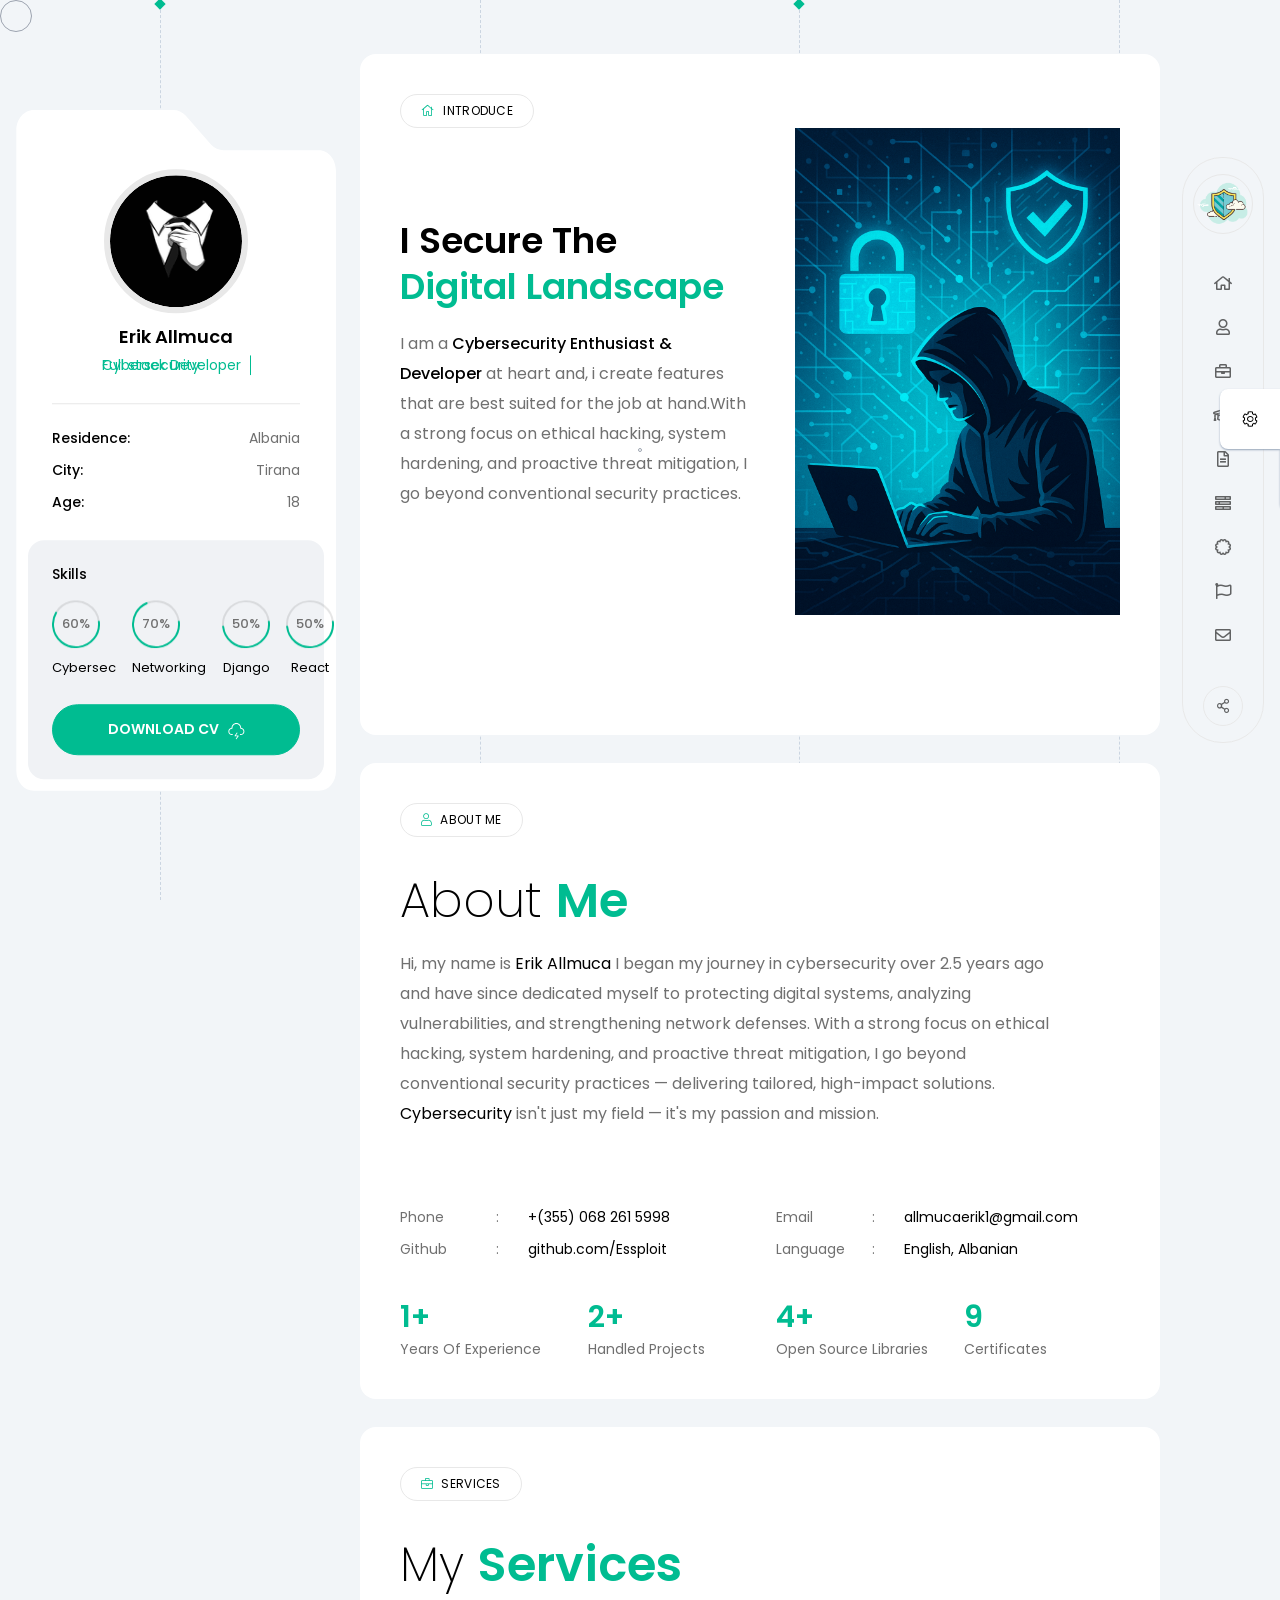
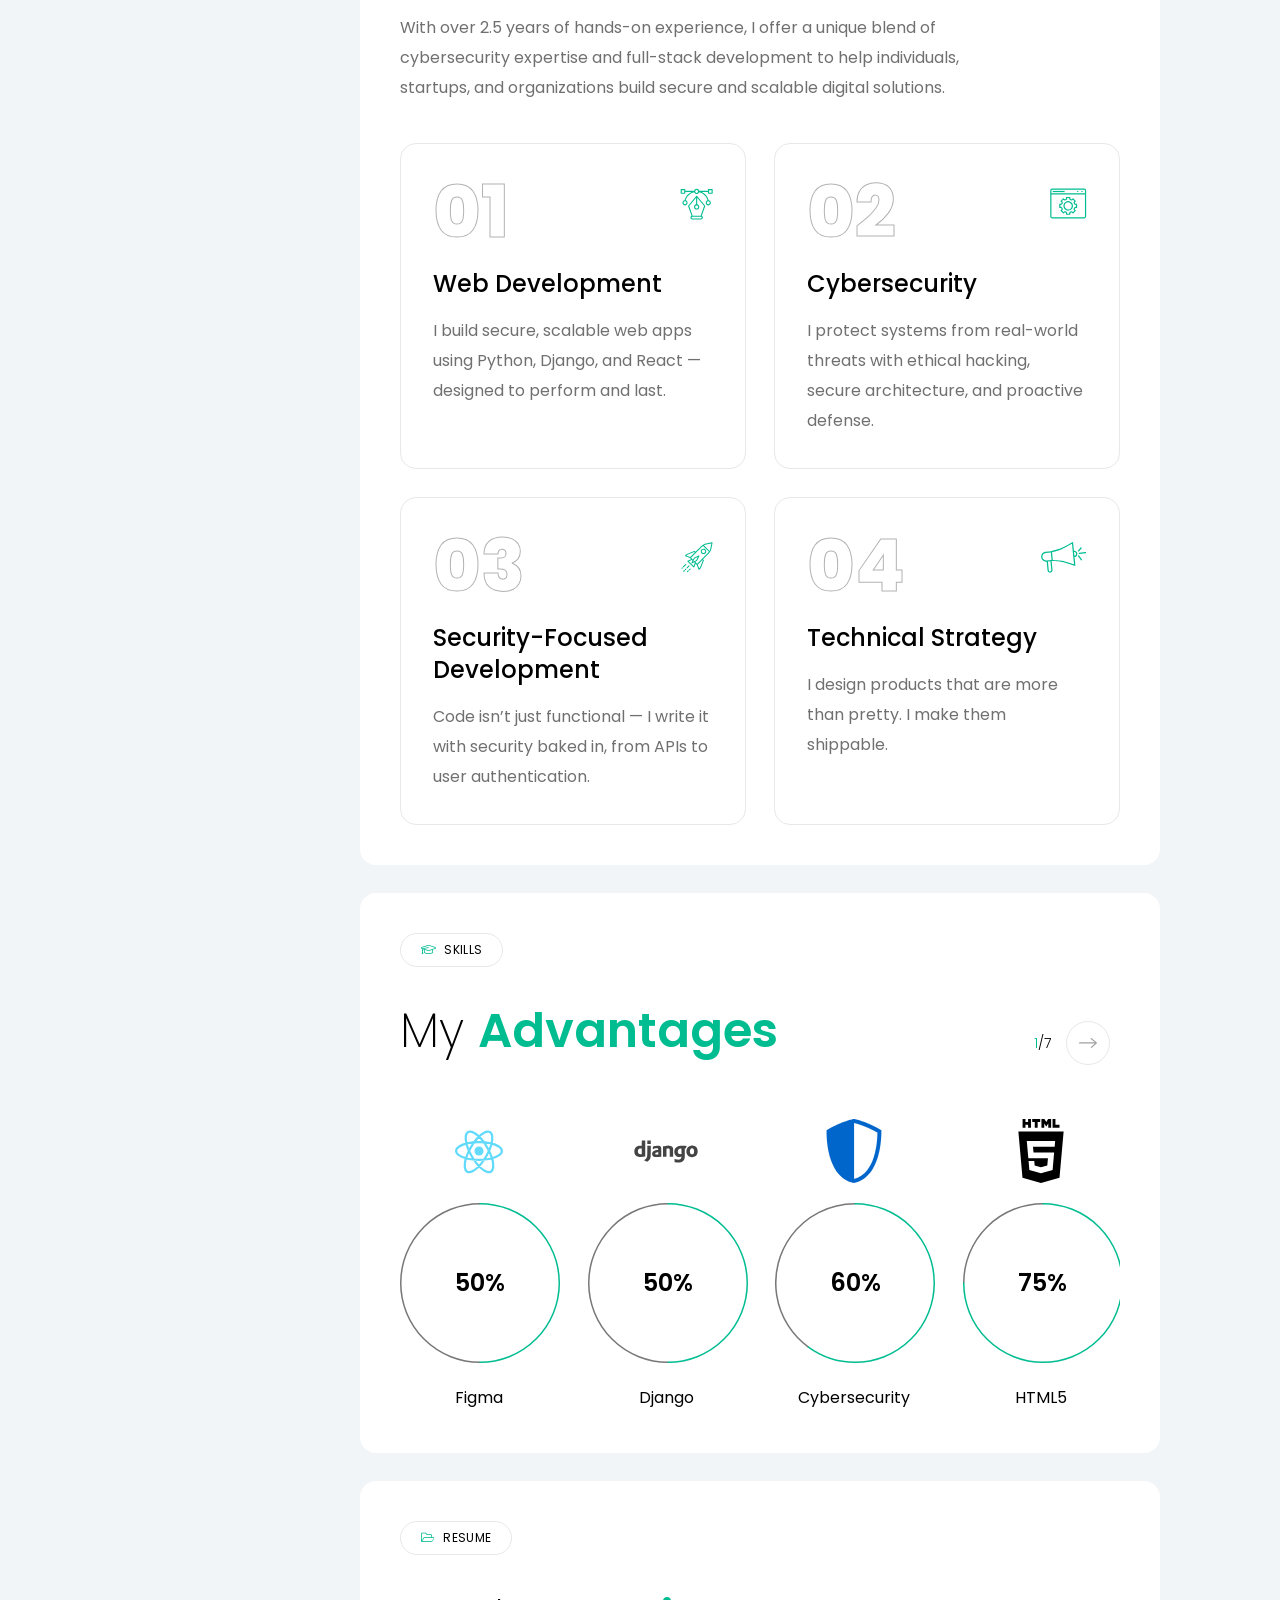
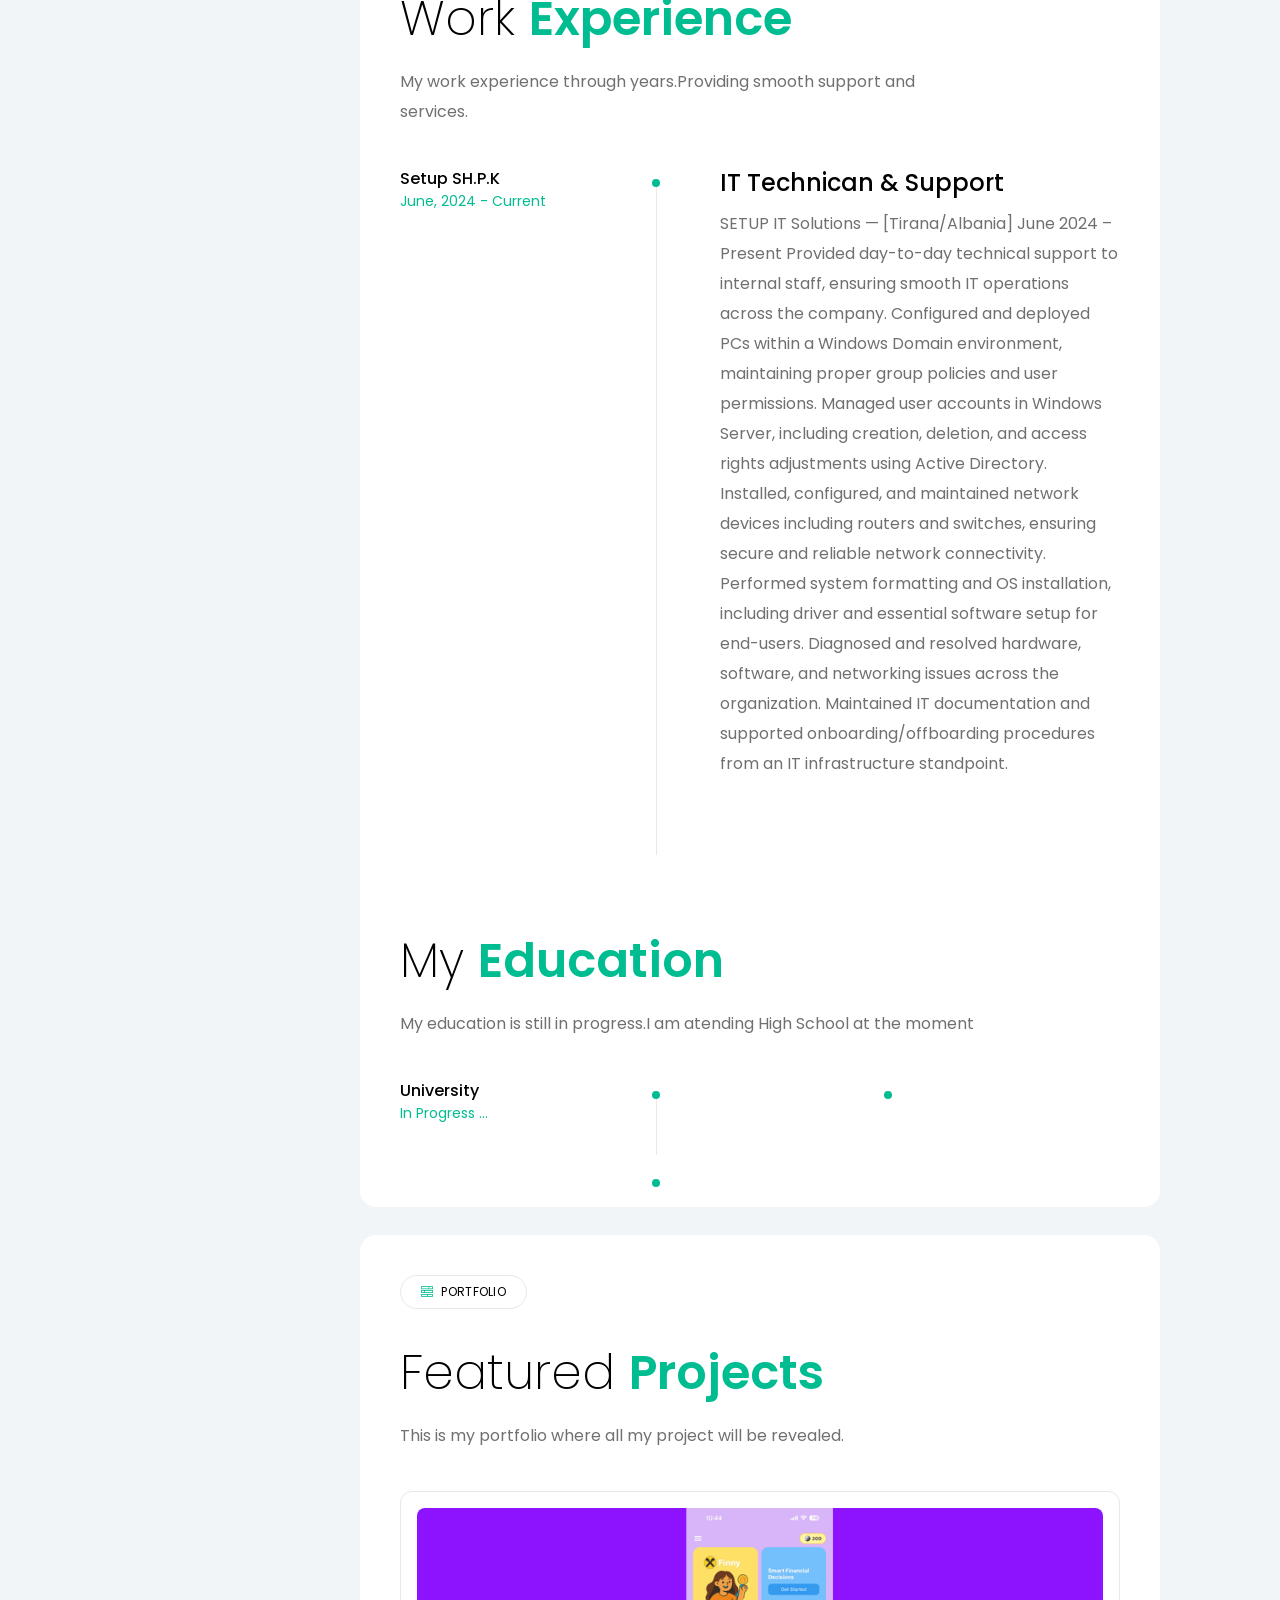
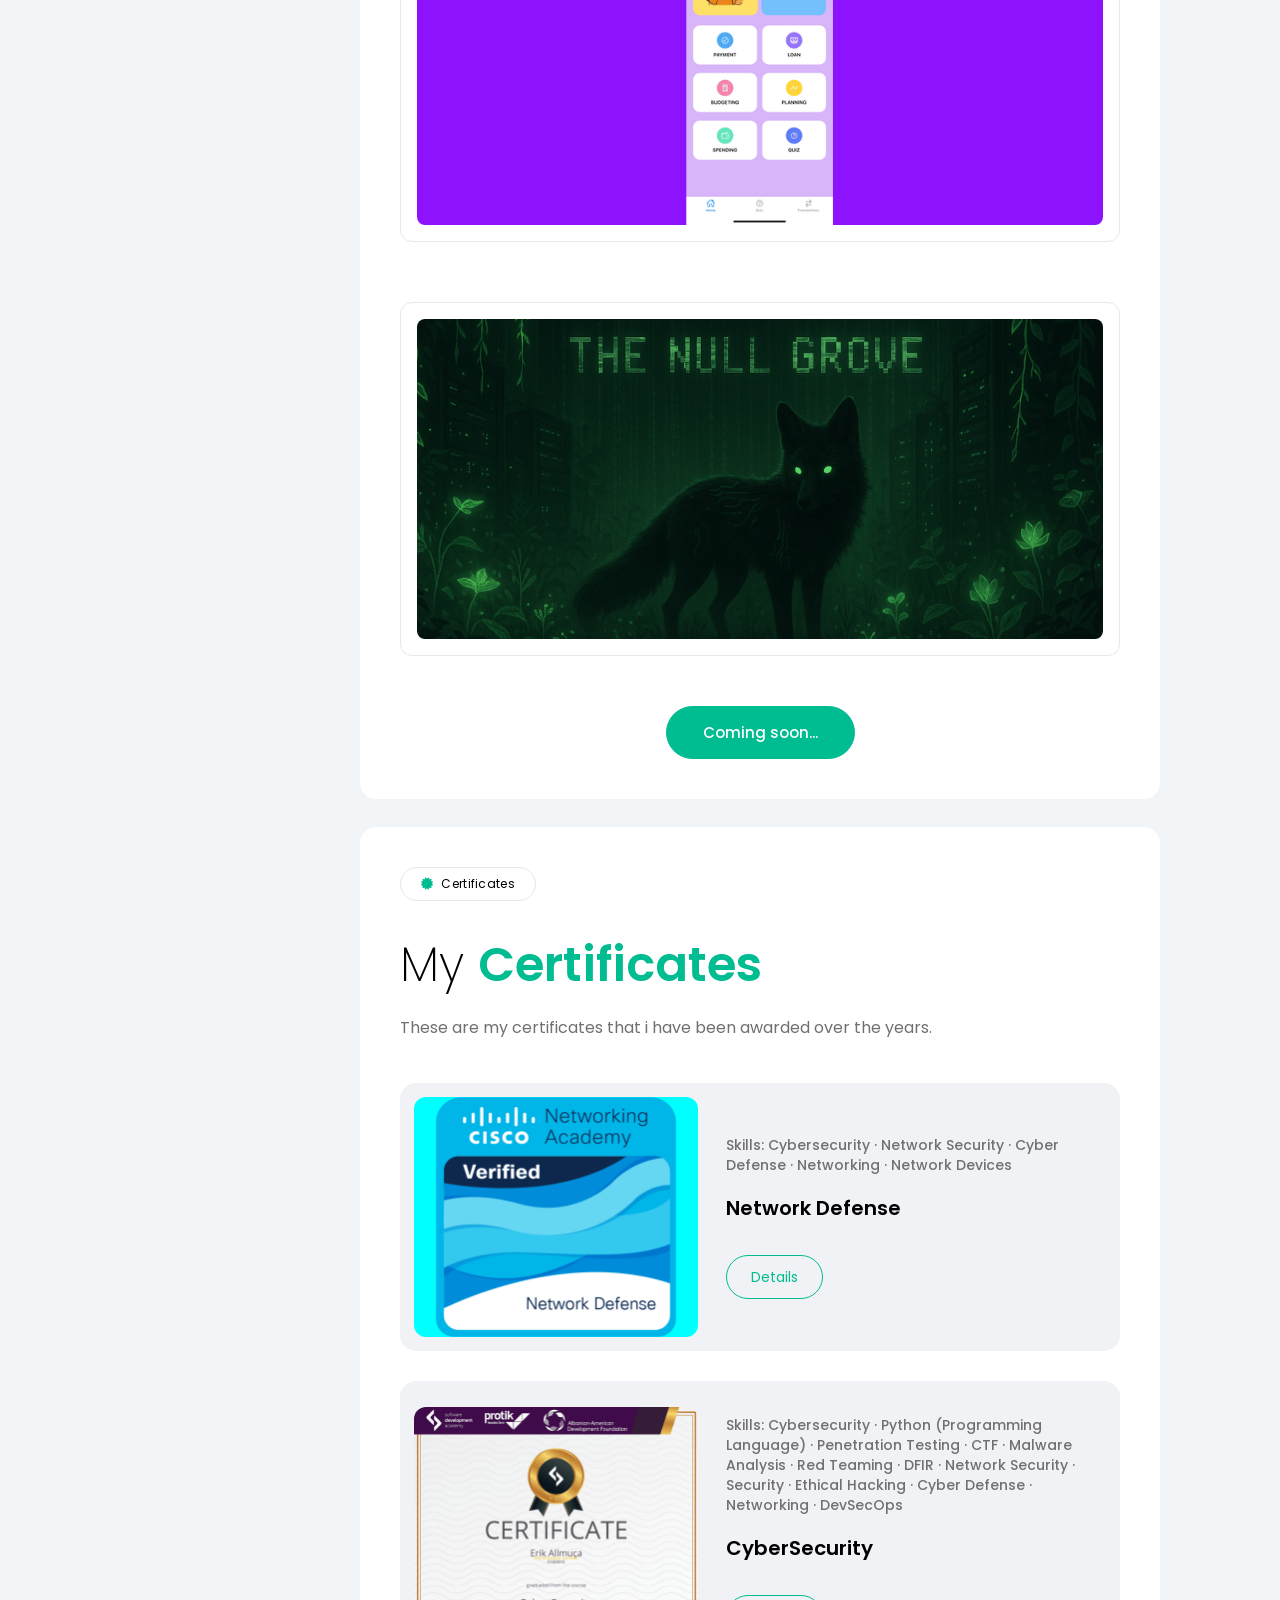
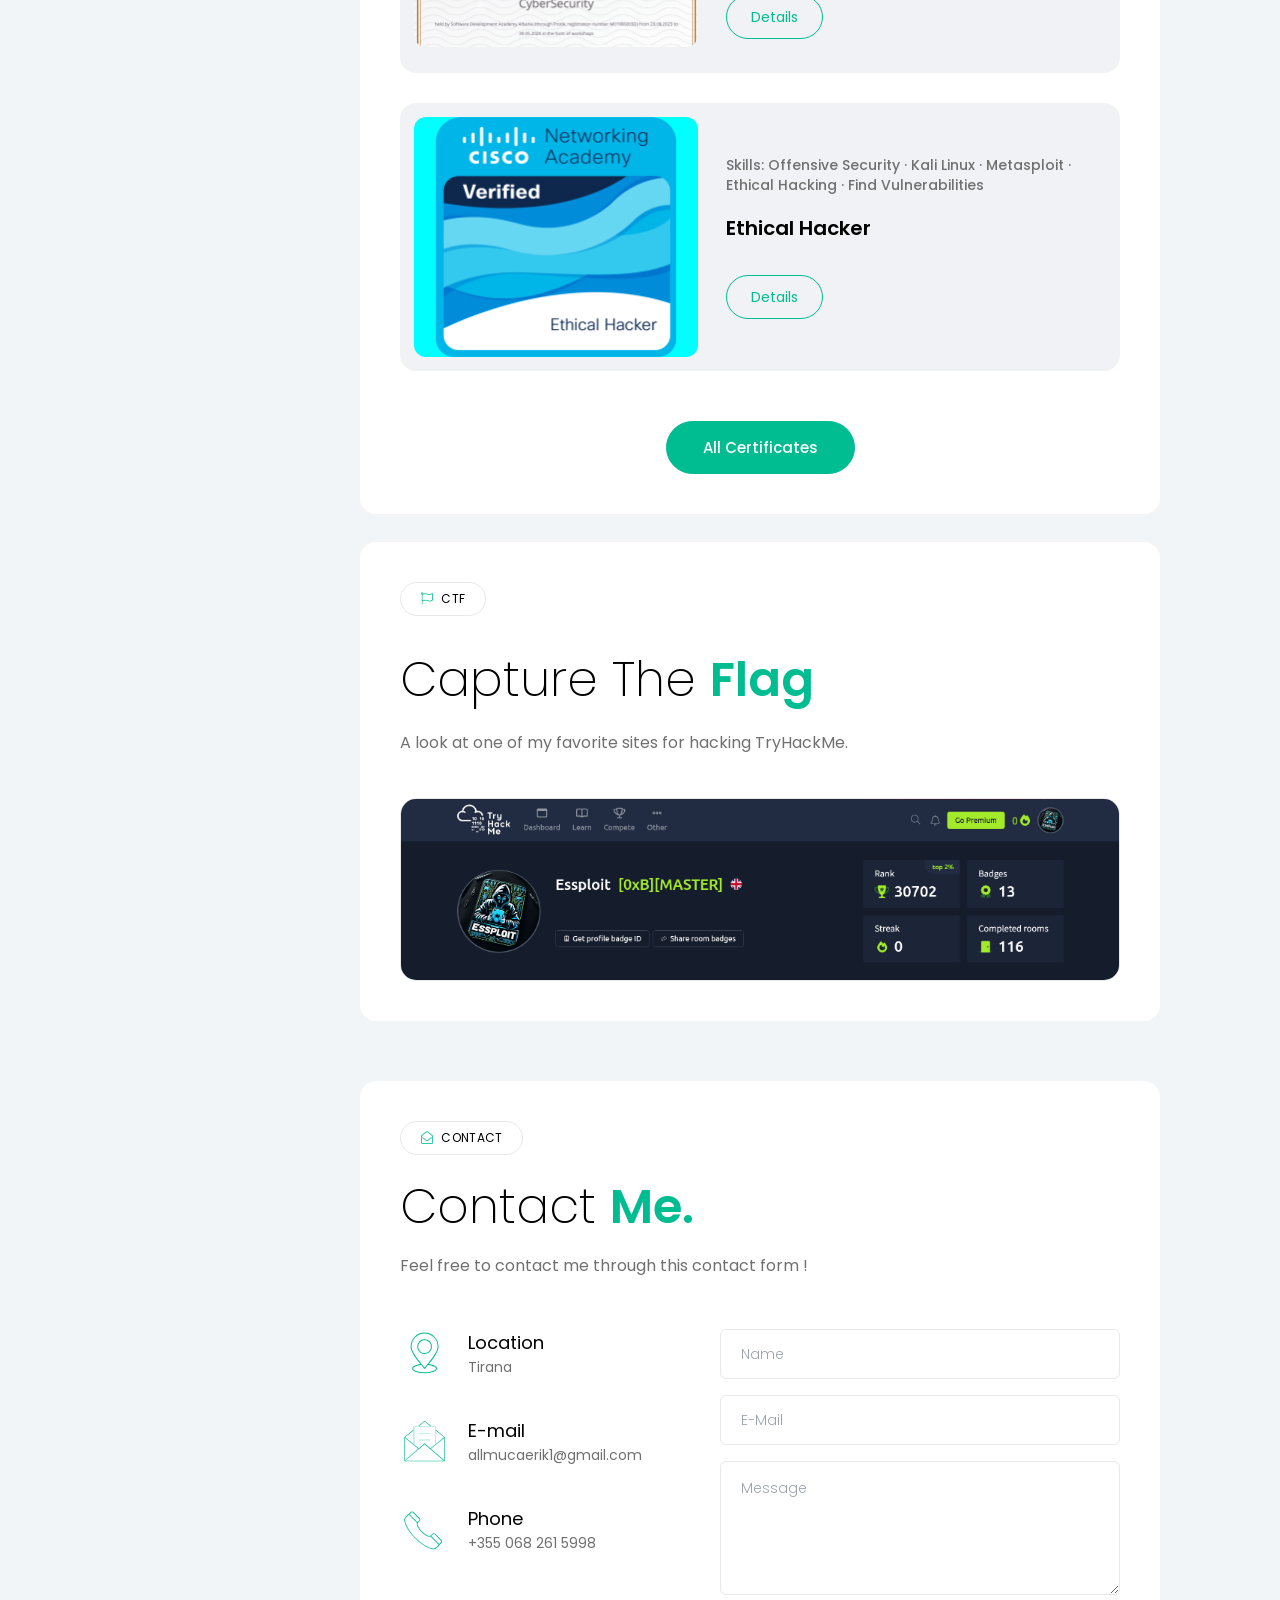
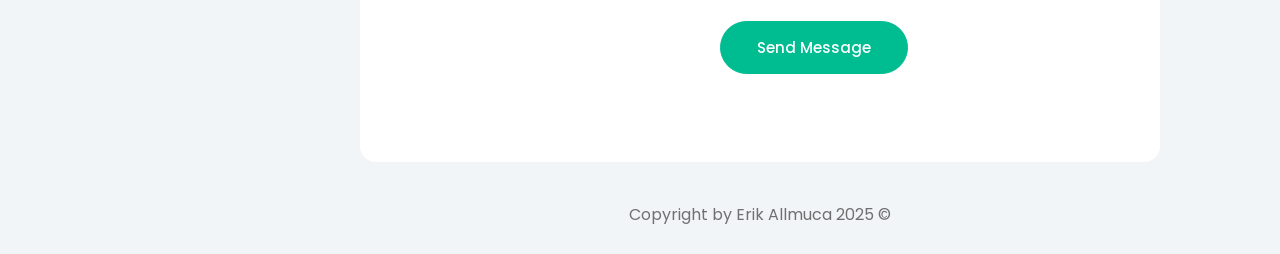
==== commit 7fc7401c: "Update index.html" ====
--- a/index.html
+++ b/index.html
@@ -988,7 +988,7 @@
                                         </h4>
                                         <p>
                                            SETUP IT Solutions — [Tirana/Albania]
-                                        Month Year – Present
+                                        June 2024 – Present
 
                                         Provided day-to-day technical support to internal staff, ensuring smooth IT operations across the company.
 
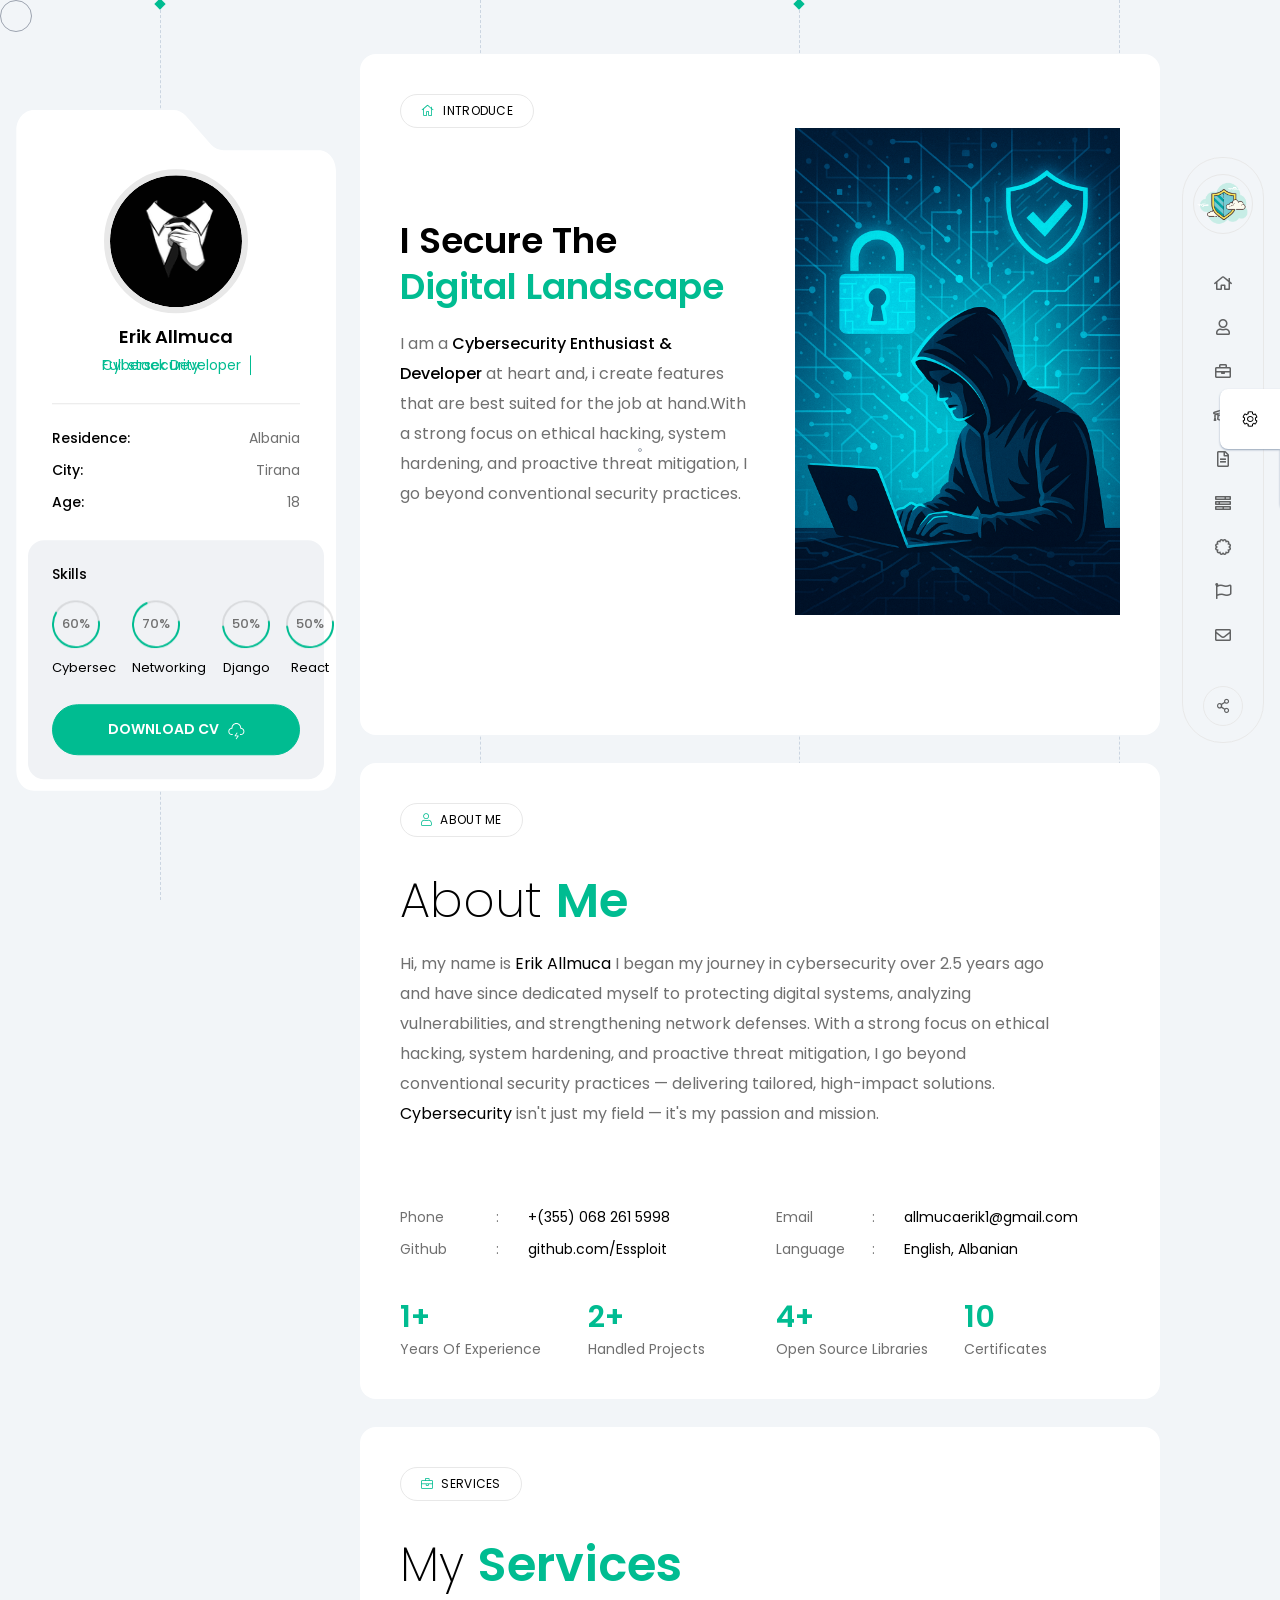
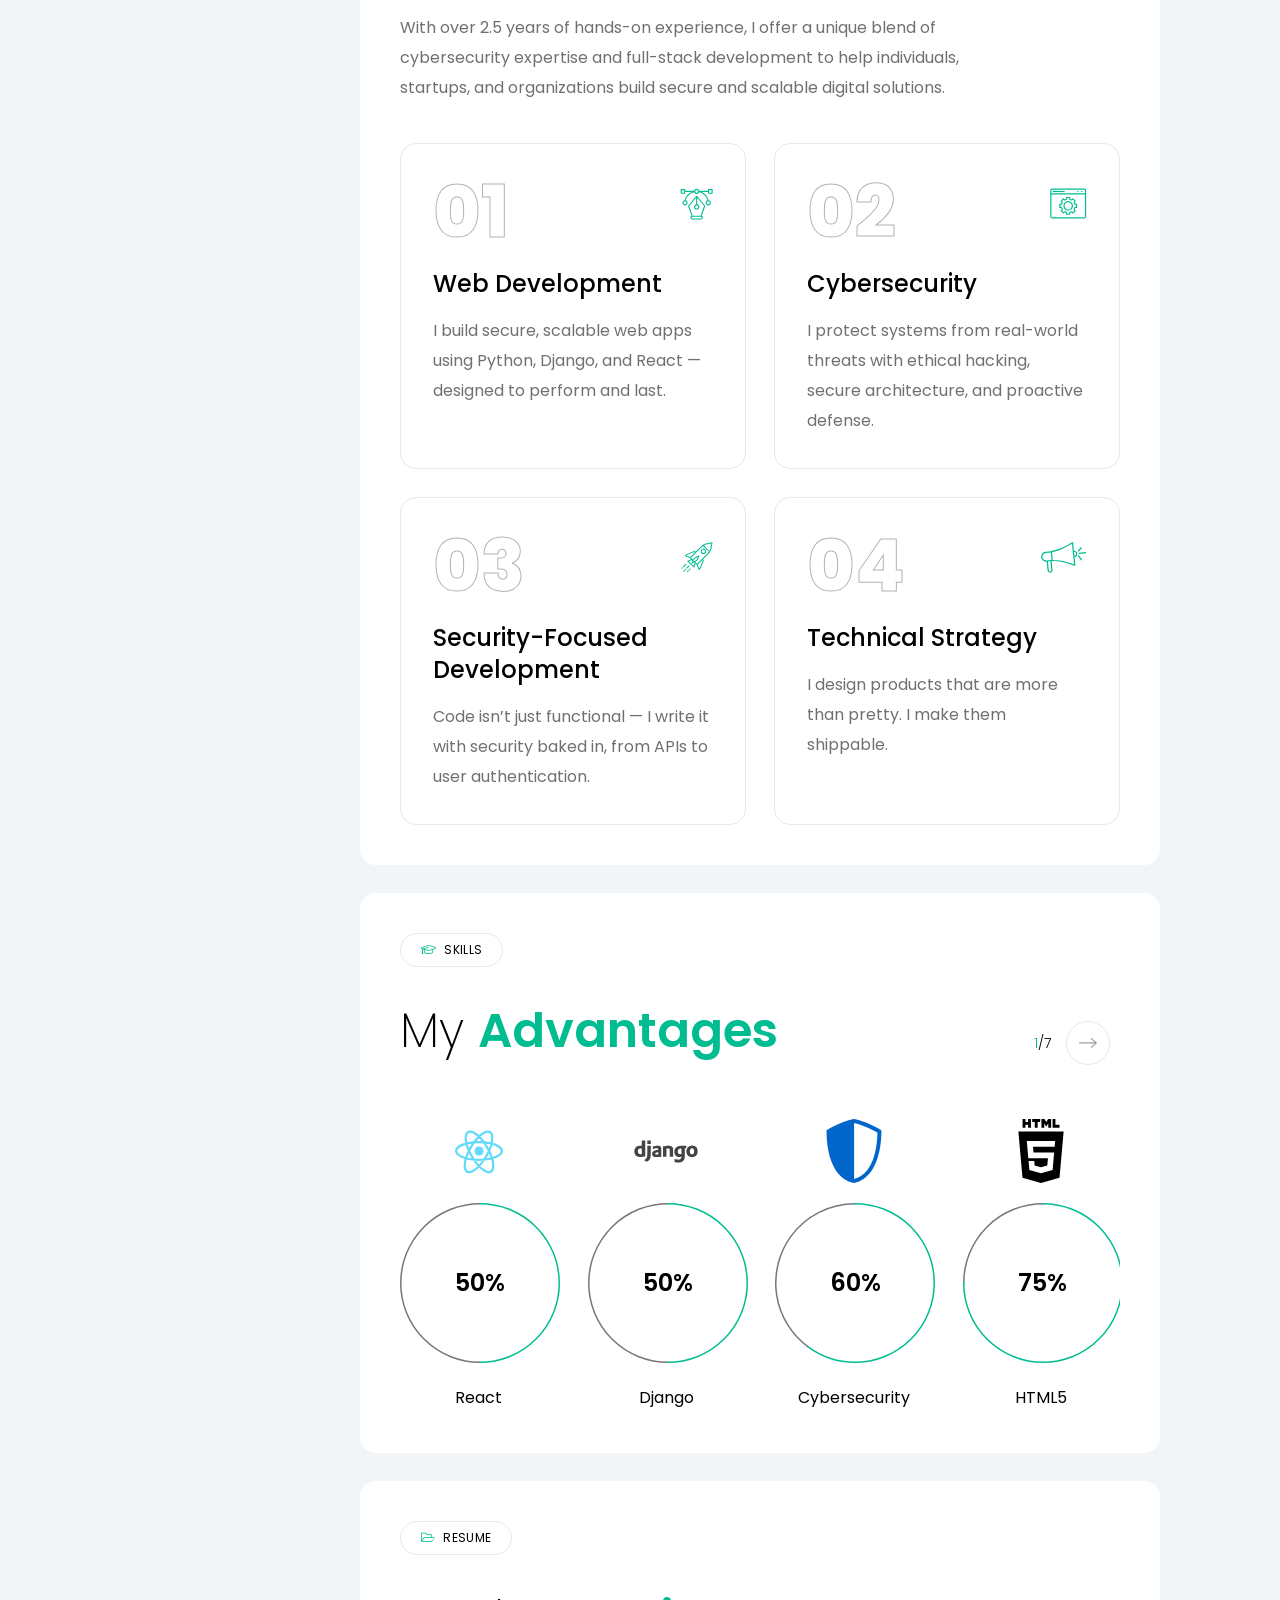
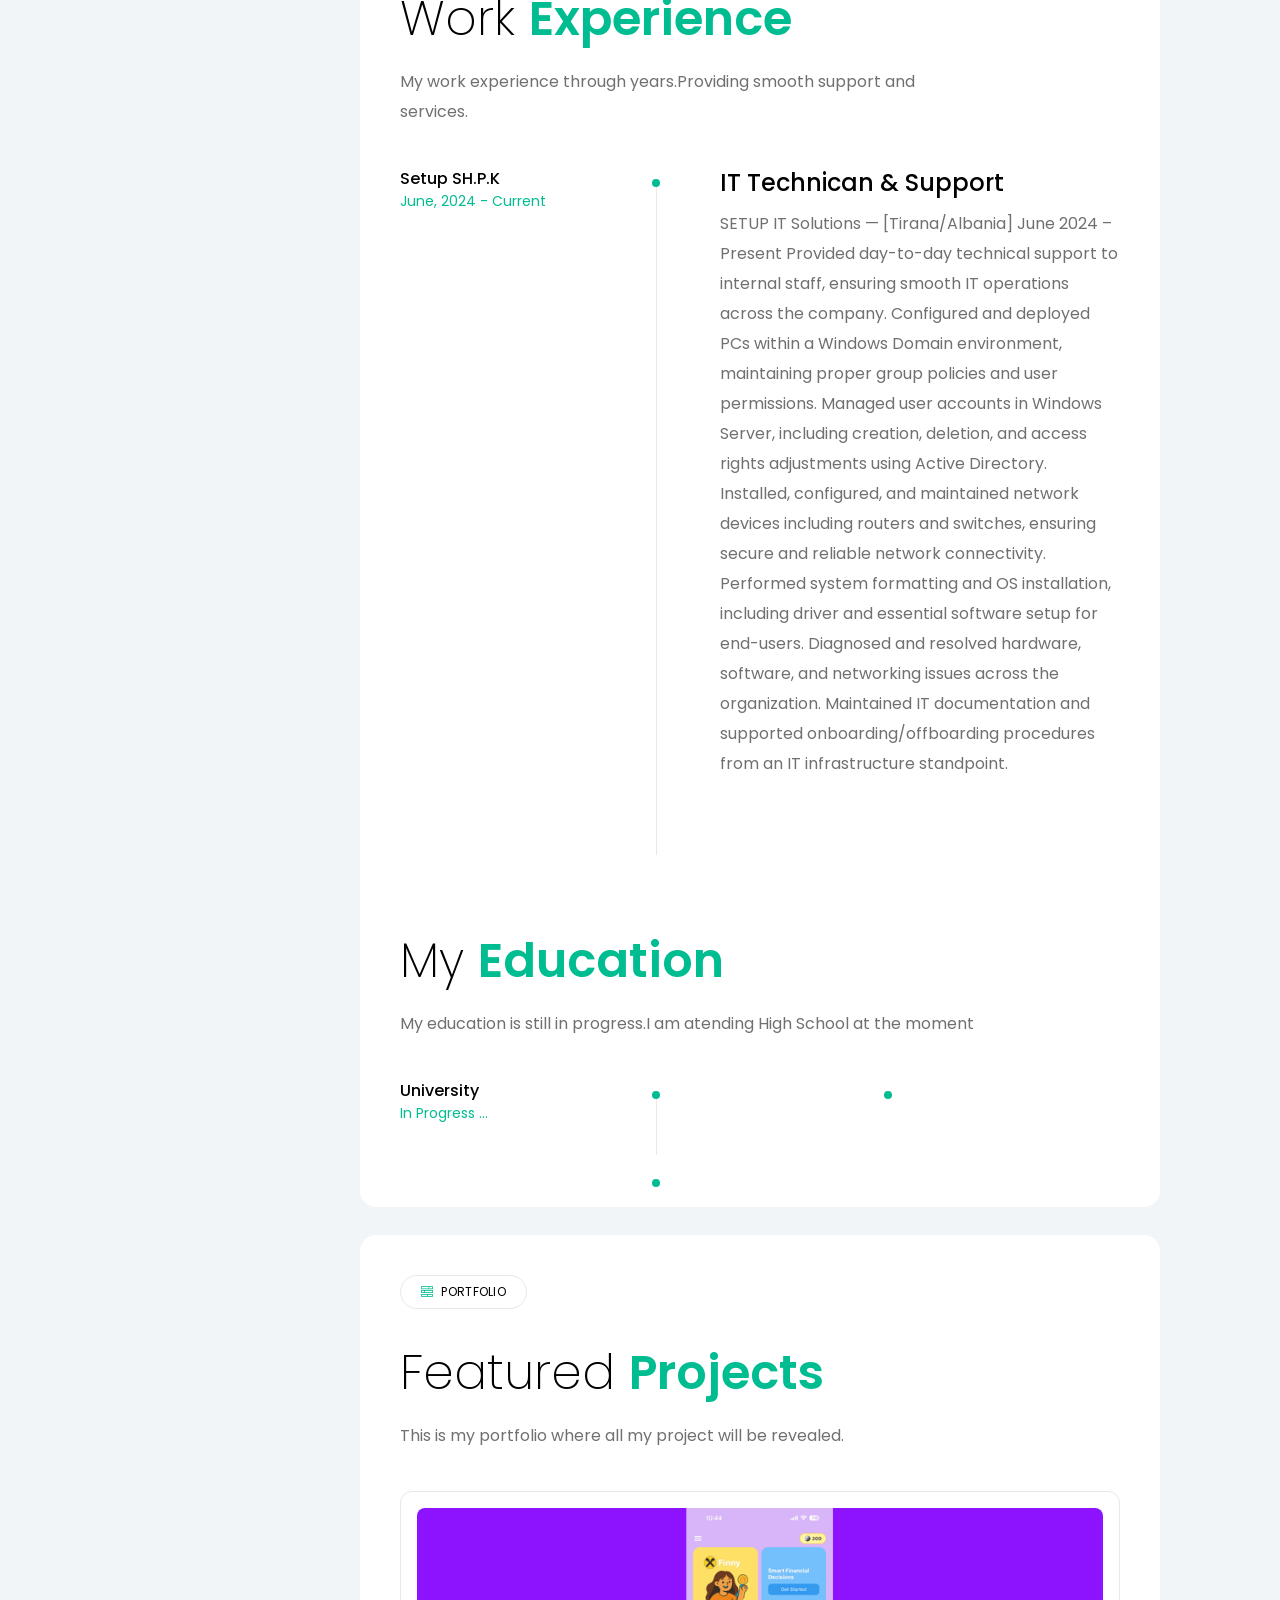
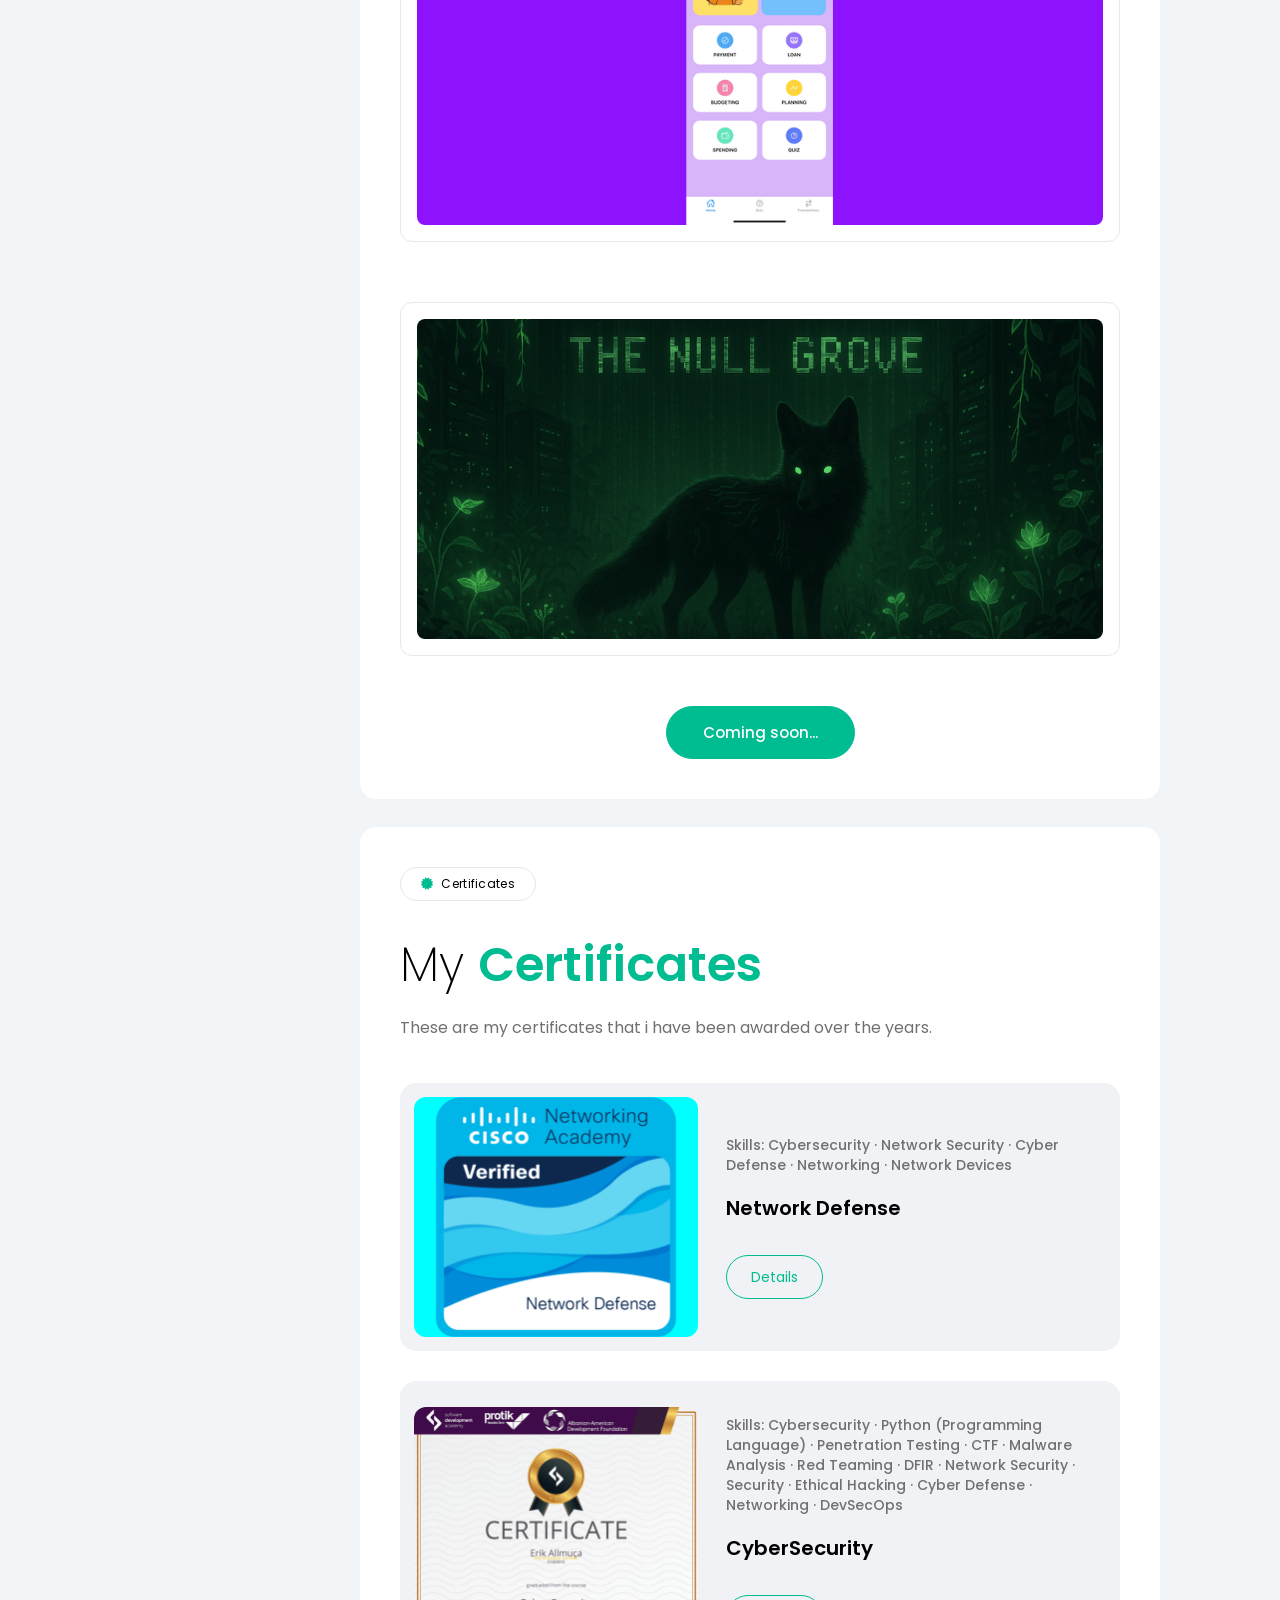
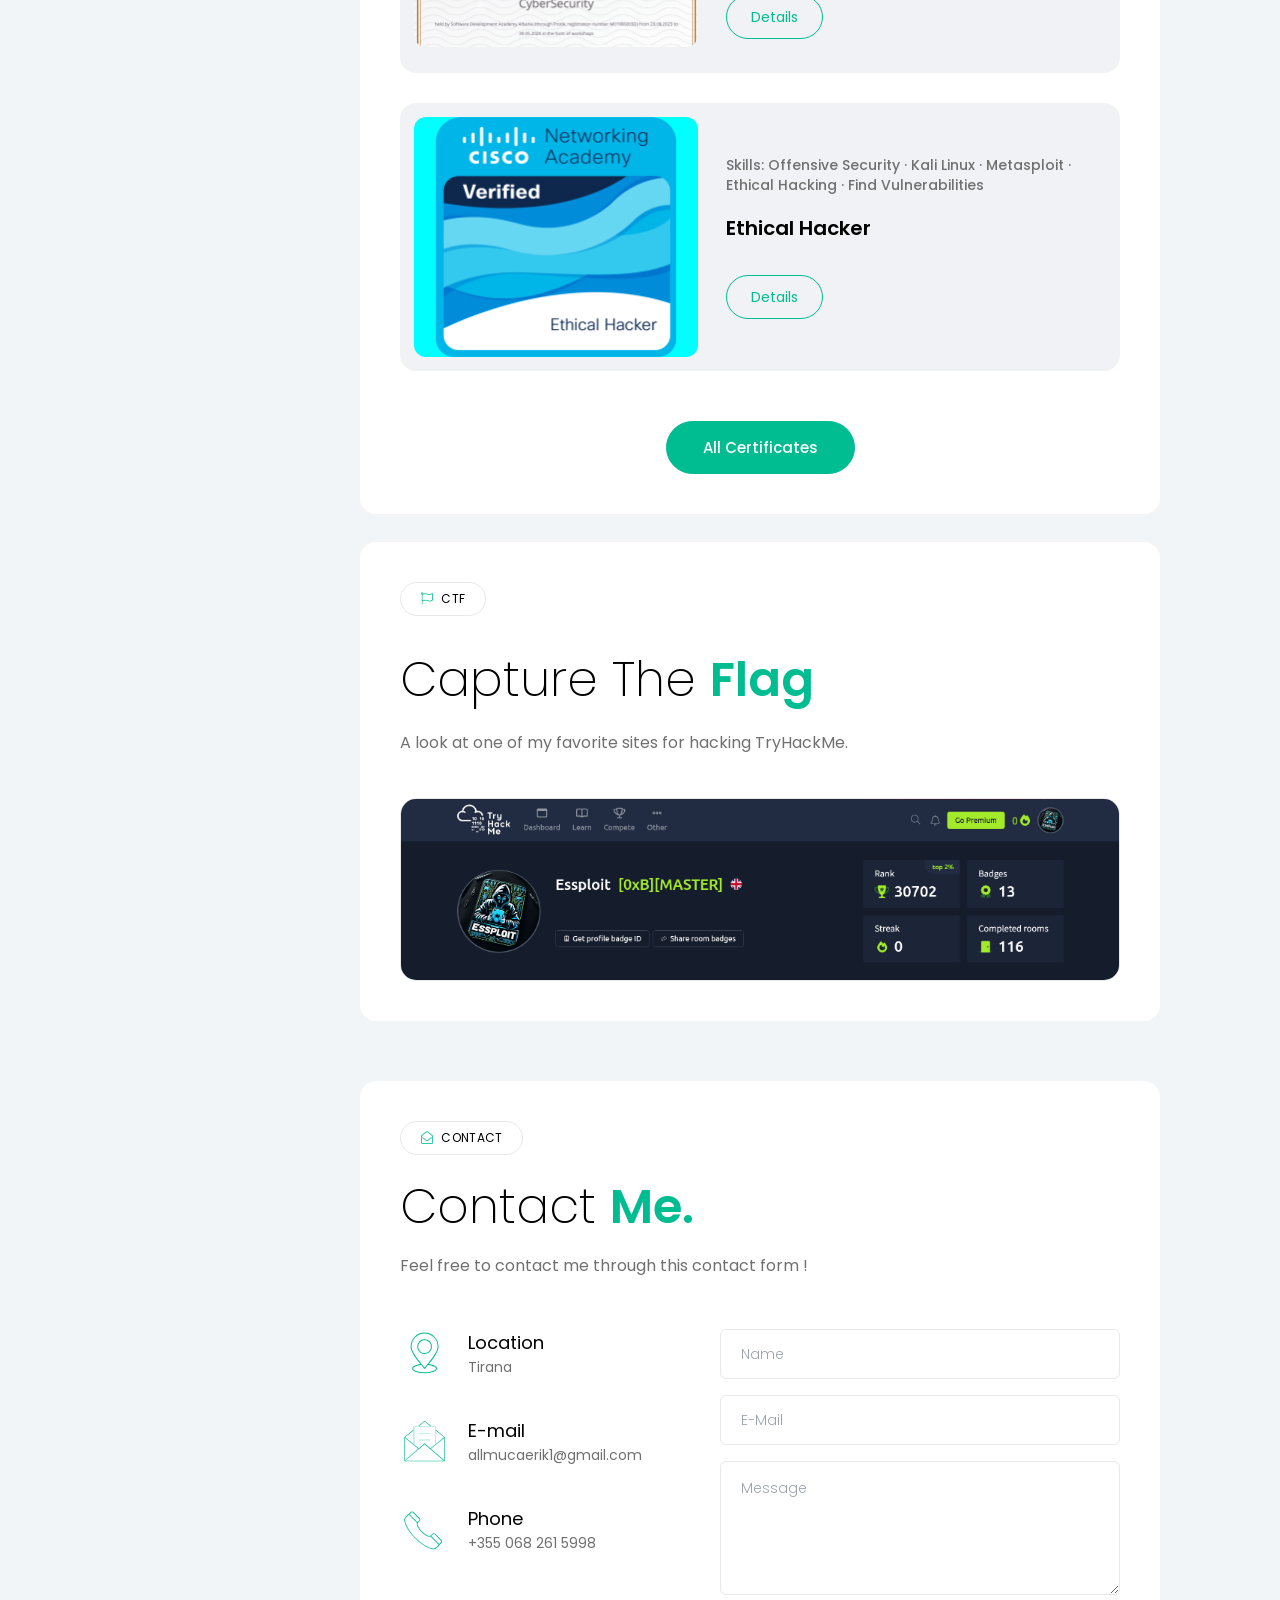
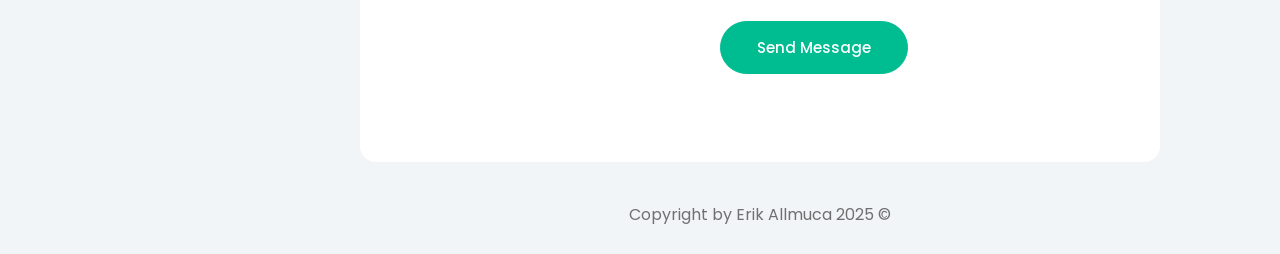
==== commit 6f313bcb: "Update index.html" ====
--- a/index.html
+++ b/index.html
@@ -826,7 +826,7 @@
                                                 </div>
                                             </div>
                                         </div>
-                                        <div class="text-black dark:text-white name">Figma</div>
+                                        <div class="text-black dark:text-white name">React</div>
                                     </div>
                                     <div class="swiper-slide">
                                         <div class="text-center icon">
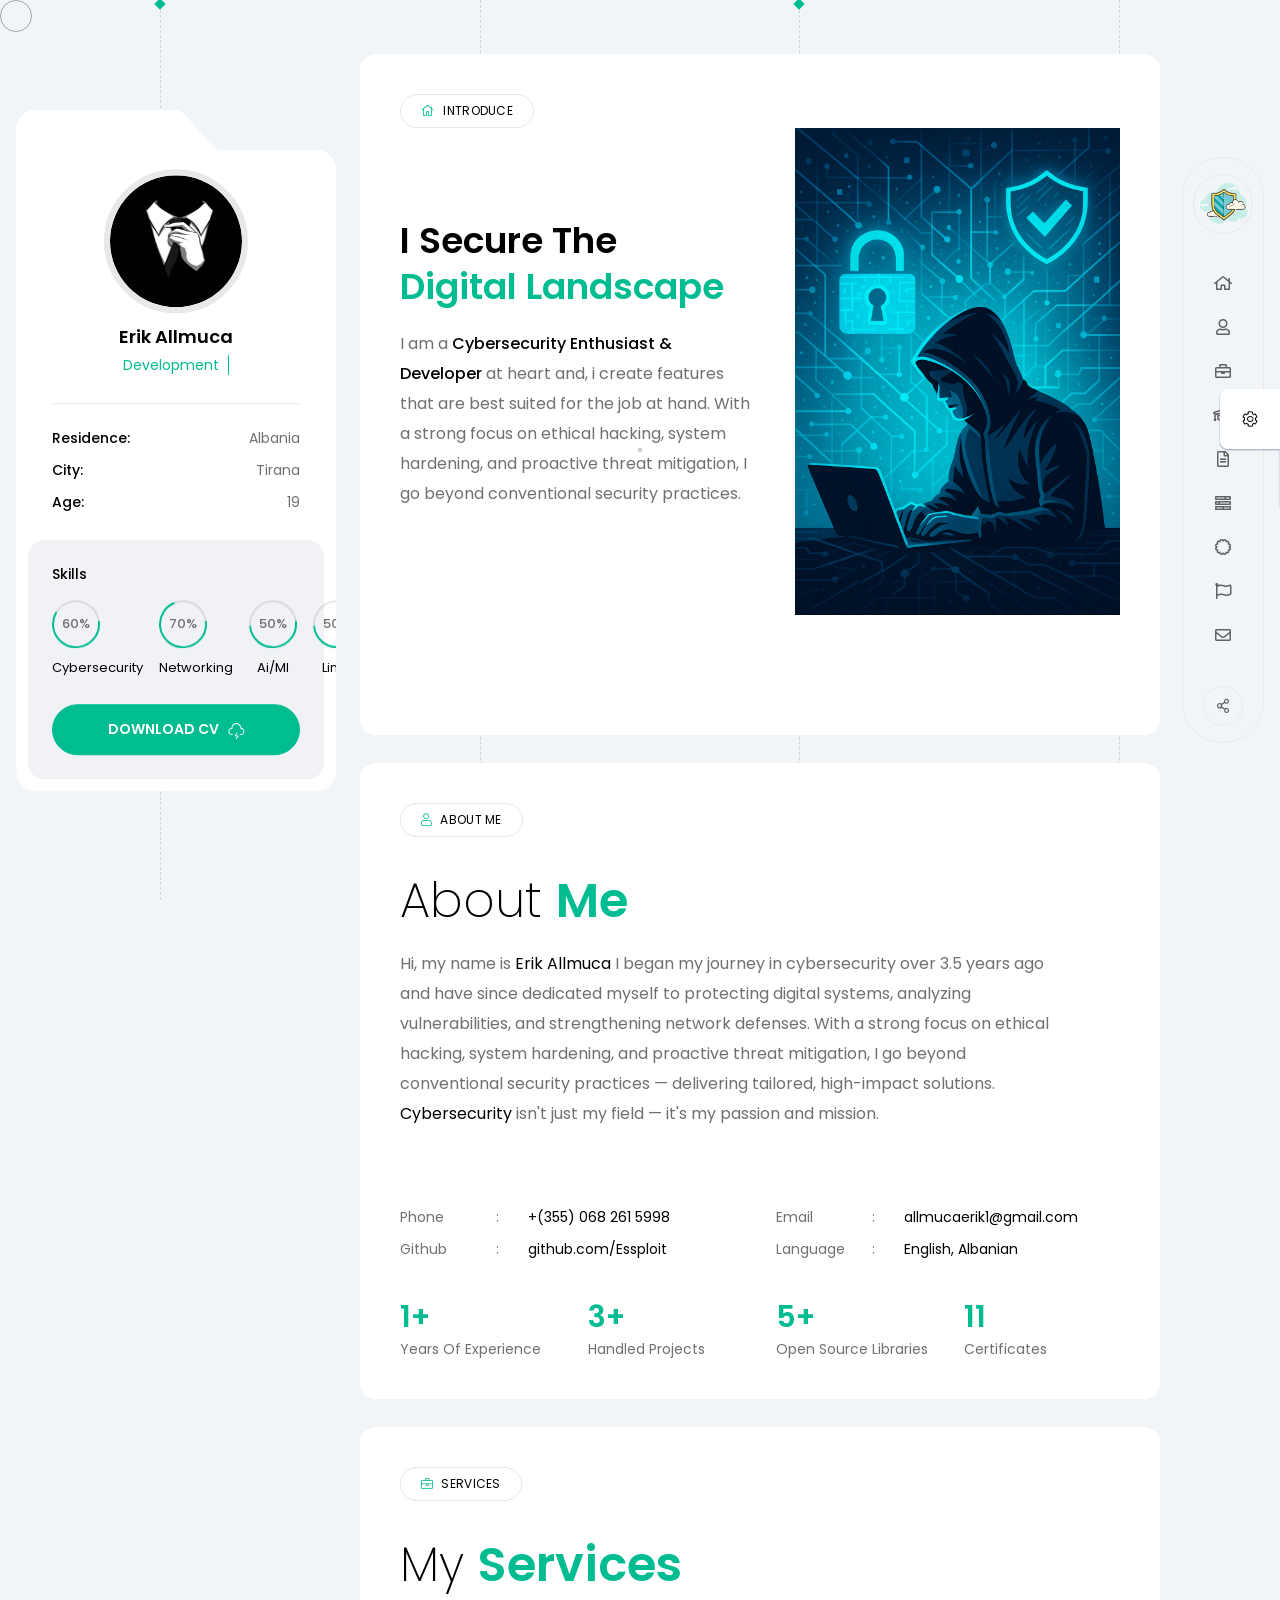
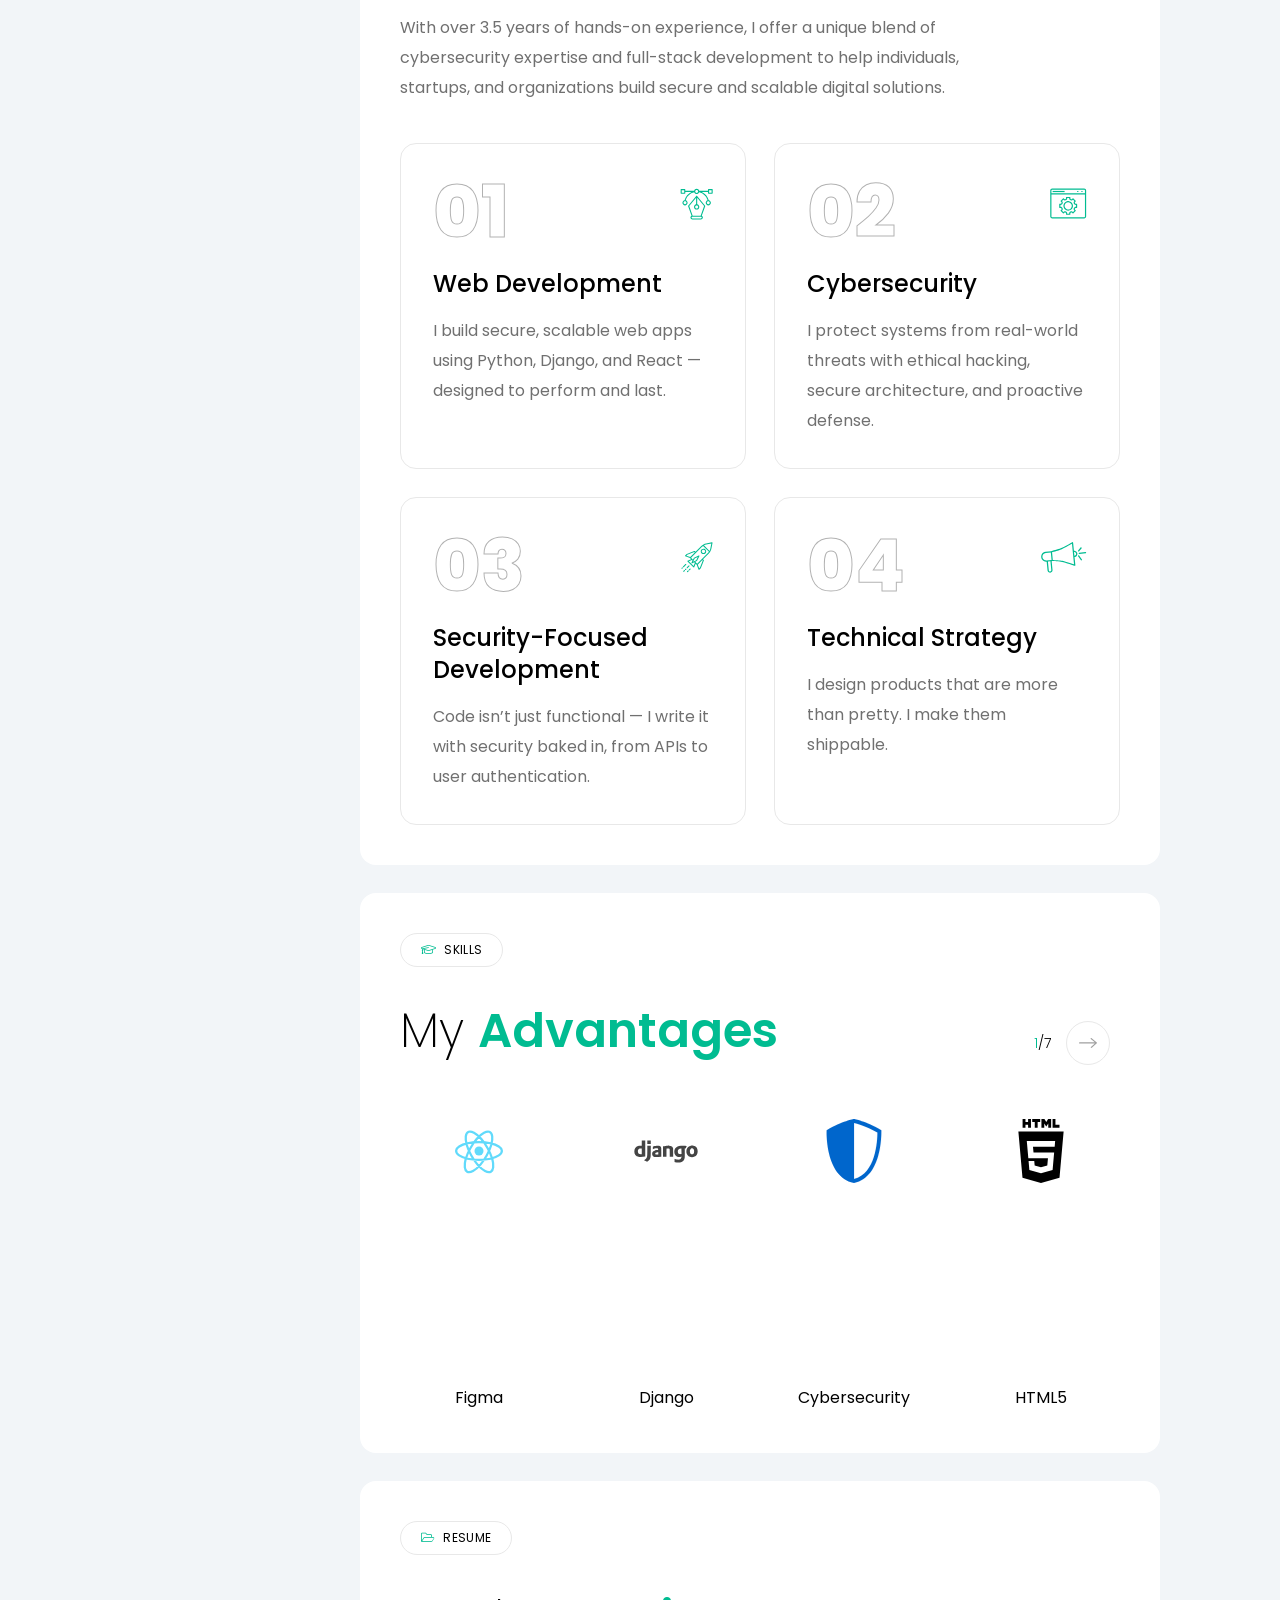
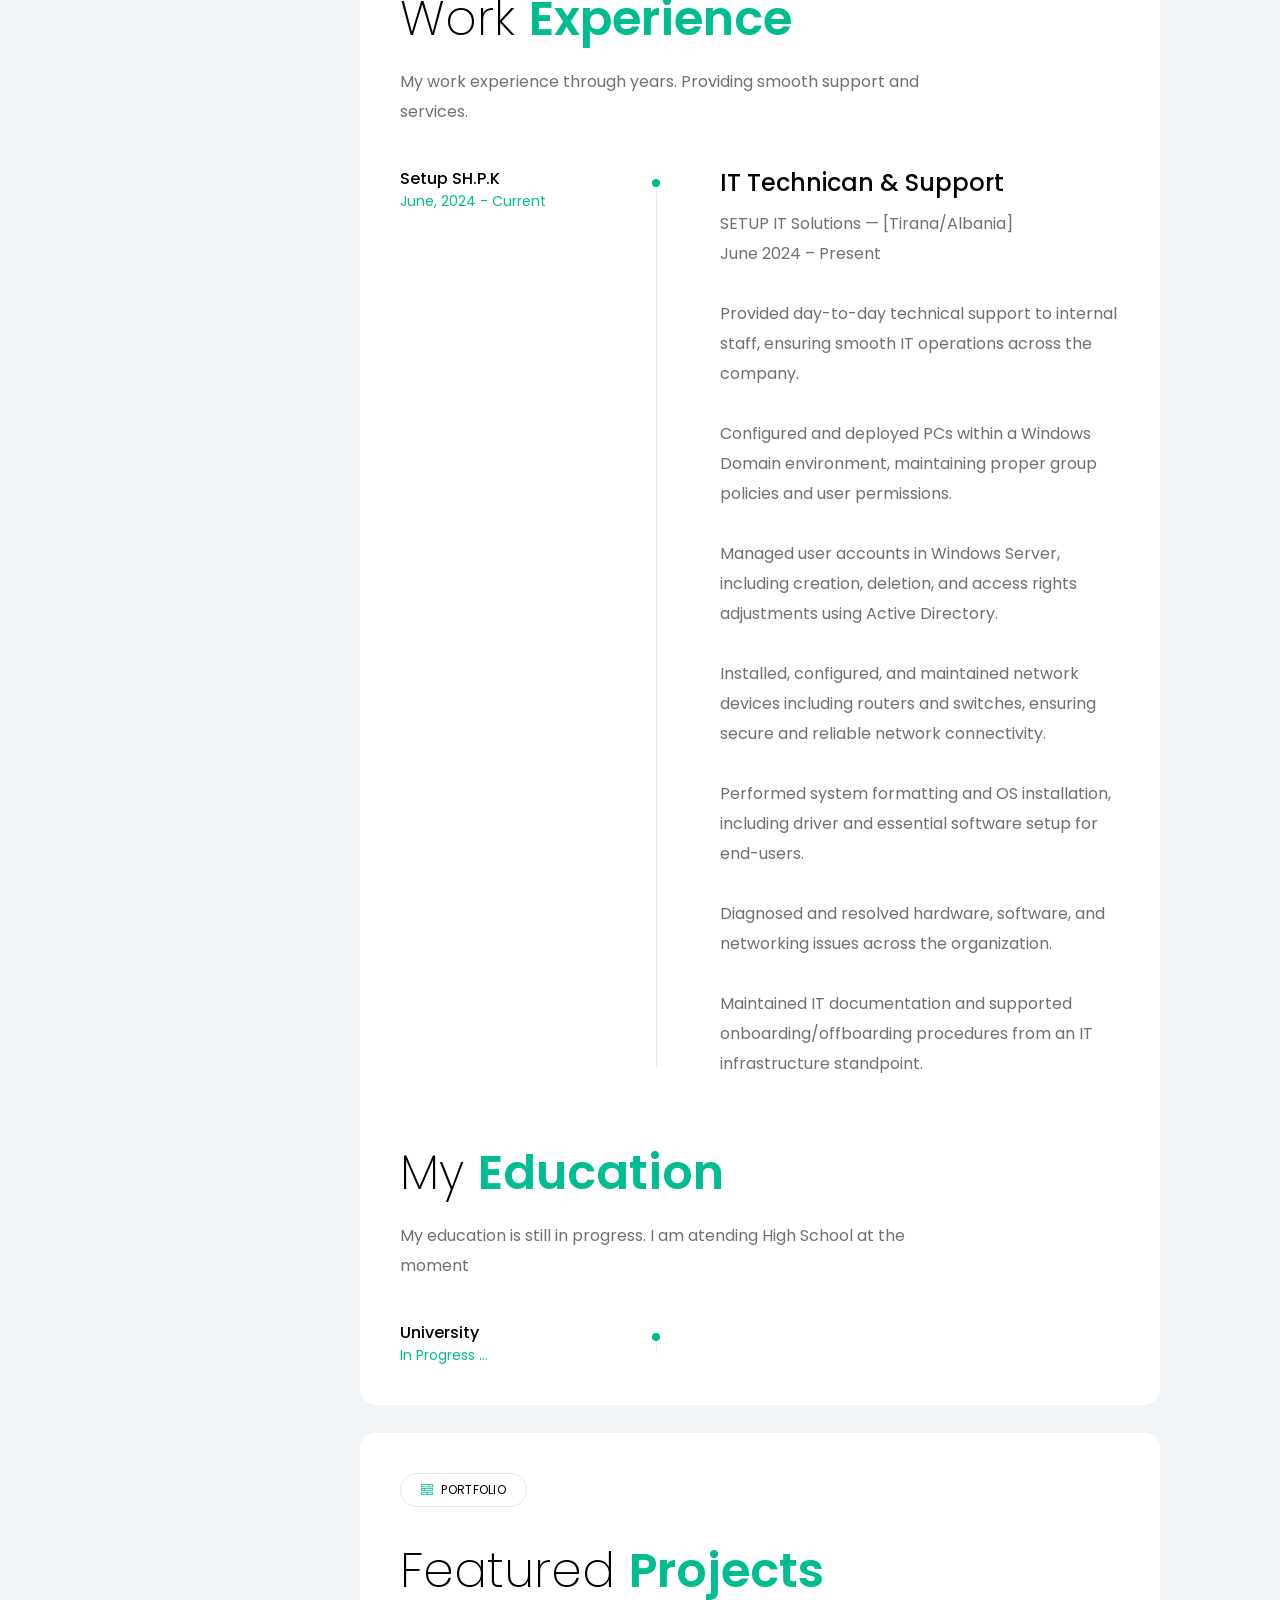
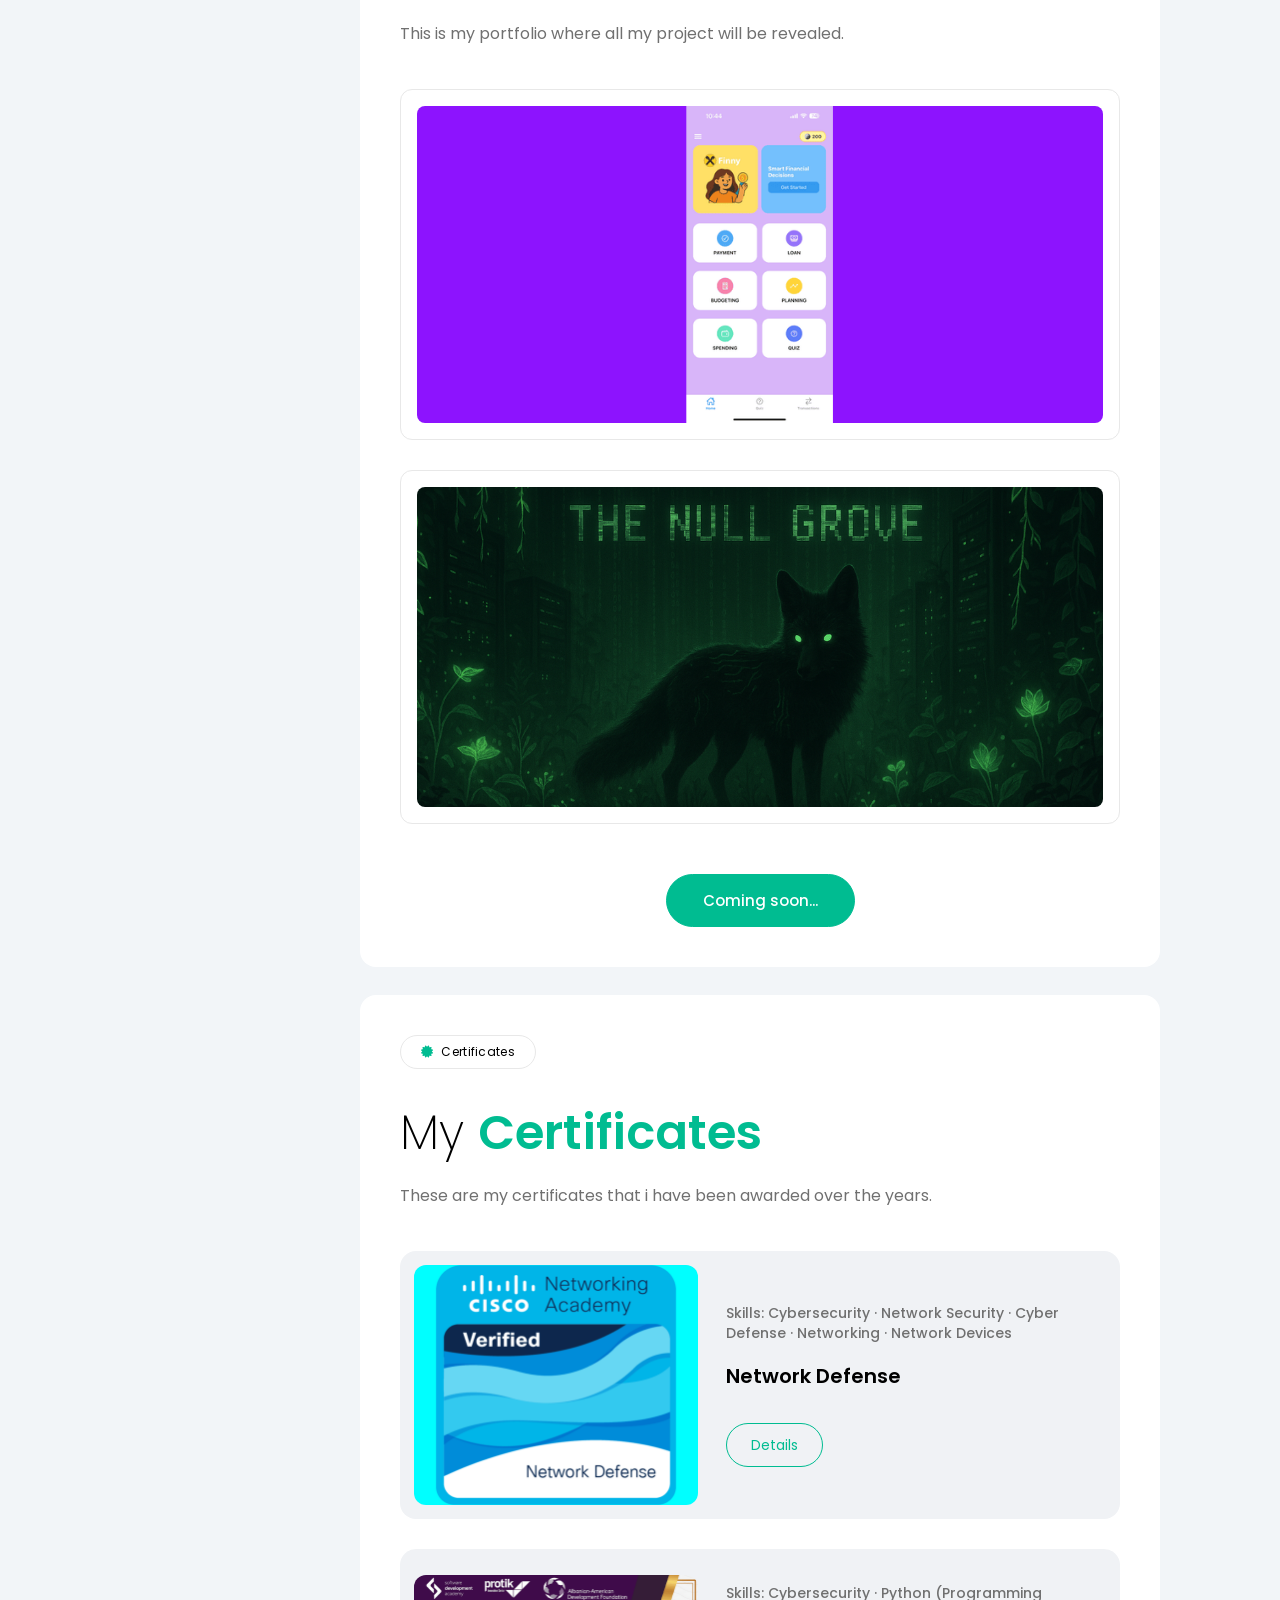
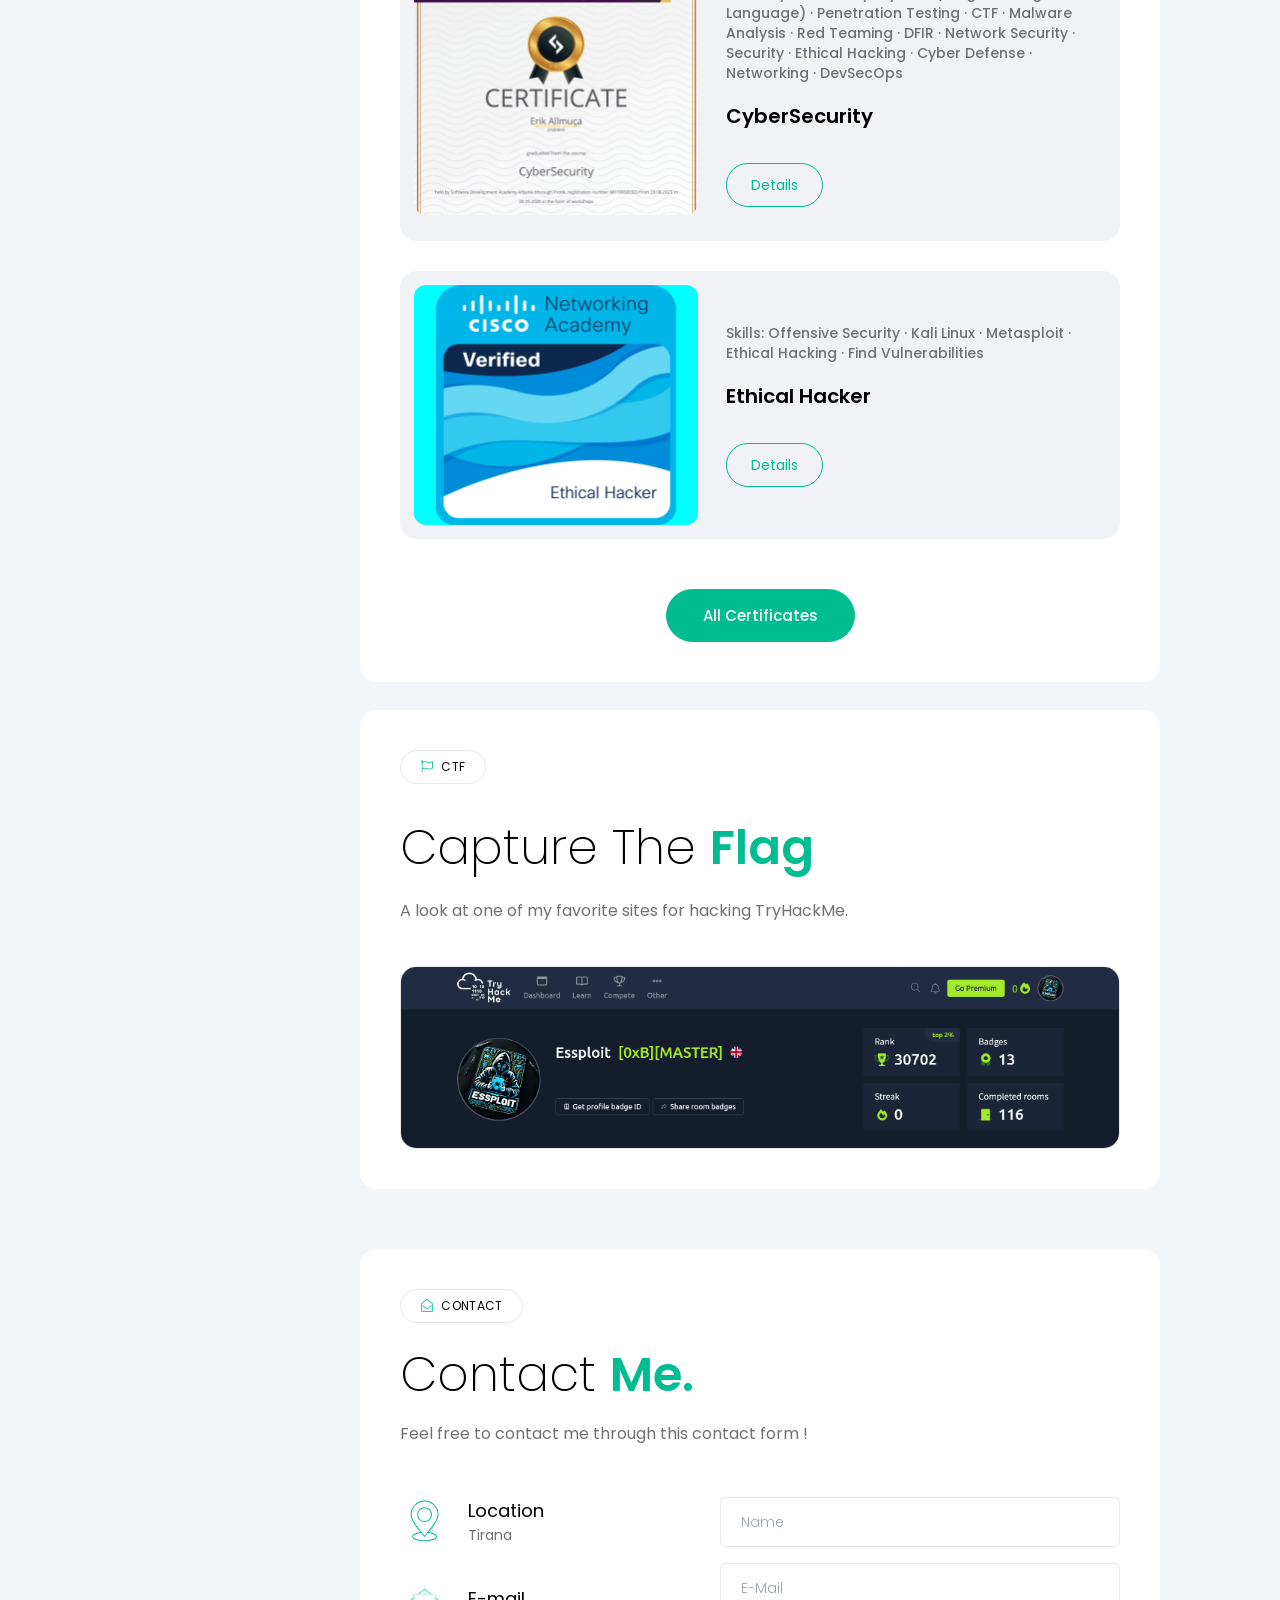
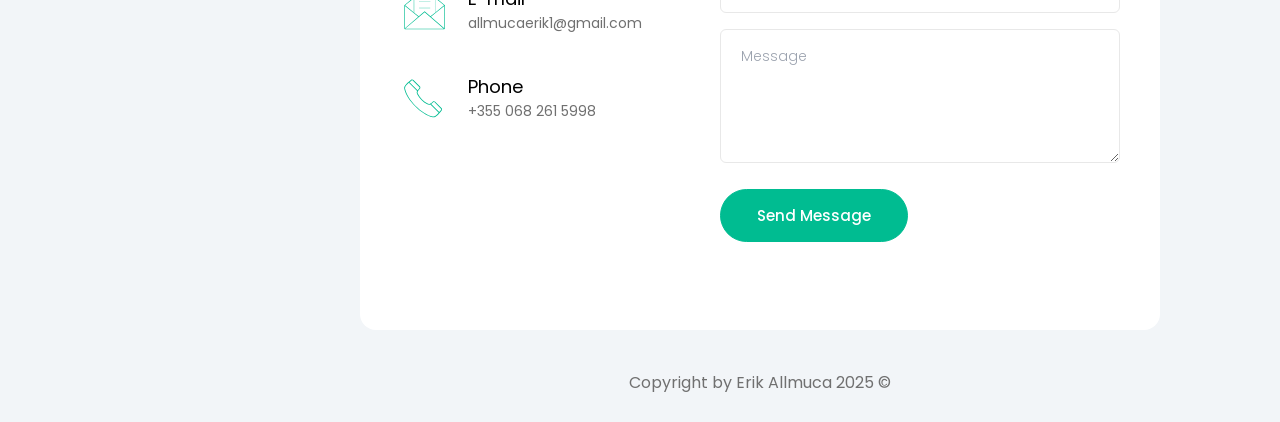
==== commit 74e55264: "Add in-browser admin CMS; site hydrates from data/content.json - admin/ dashboard commits content.js" ====
--- a/index.html
+++ b/index.html
@@ -1,1657 +1,1652 @@
-<!DOCTYPE html>
-<html lang="en" class="">
-
-<head>
-    <!-- Basic Page Needs
-    ================================================== -->
-    <meta charset="UTF-8">
-    <meta http-equiv="X-UA-Compatible" content="IE=edge">
-
-    <!-- Specific Meta
-    ================================================== -->
-    <meta name="viewport" 
-        content="width=device-width, initial-scale=1.0, shrink-to-fit=no">
-    <meta name="keyword"
-        content="resume, cv, portfolio, vcard, responsive, retina, jquery, css3, tailwindcss, material CV, creative, designer, developer, online cv, online resume, powerful portfolio, professional, landing page">
-    <meta name="description" 
-        content="Minfo vCard/Resume TailwindCSS HTML Template">
-    <meta name="author" 
-        content="Themearray">
-
-    <!-- Site Title
-    ================================================== -->
-    <title>Personal Portofolio</title>
-
-    <!-- Site Favicon
-    ================================================== -->
-    <link rel="shortcut icon" href="assets/img/favicon.svg" sizes="any">
-
-    <!-- Google Fonts
-    ================================================== -->
-    <link rel="preconnect" href="https://fonts.googleapis.com">
-    <link rel="preconnect" href="https://fonts.gstatic.com" crossorigin>
-    <link href="https://fonts.googleapis.com/css2?family=Poppins:wght@200;300;400;500;600;700&display=swap" rel="stylesheet">
-
-    <!-- All CSS Here
-    ================================================== -->
-    <link rel="stylesheet" href="assets/css/fontAwesome5Pro.css">
-    <link rel="stylesheet" href="assets/css/cdheadline.css">
-    <link rel="stylesheet" href="assets/css/swiper-bundle.min.css">
-    <link rel="stylesheet" href="assets/css/style.min.css">
-
-</head>
-
-<body class="relative custom_cursor">
-    <!-- Custom Cursor Start -->
-    <div
-        class="custom_cursor_one fixed top-0 left-0 w-8 h-8 border border-gray-400 rounded-full pointer-events-none">
-    </div>
-    <div
-        class="custom_cursor_two w-1 h-1 rounded-full border border-gray-400 bg-metborder-gray-400 fixed pointer-events-none left-1/2 top-1/2 -translate-x-1/2 -translate-y-1/2">
-    </div>
-    <!-- Custom Cursor End -->
-
-
-    <!-- App Preloader Start -->
-    <div id="preloader">
-        <div class="loader_line"></div>
-        <div
-            class="absolute w-20 h-20 transition-all delay-300 -translate-x-1/2 -translate-y-1/2 rounded-full logo top-1/2 left-1/2 bg-nightBlack border-greyBlack flex-center">
-            <img src="assets/img/site-logo.svg" alt="Minfo">
-        </div>
-    </div>
-    <!-- App Preloader End -->
-
-
-    <!-- App Start -->
-    <div class="relative pt-10 minfo__app max-xl:pt-20">
-        <div
-            class="menu-overlay fixed top-0 left-0 w-full h-full bg-black/60 transition-all duration-200 z-999 opacity-0 invisible [&.is-menu-open]:visible [&.is-menu-open]:opacity-100">
-        </div>
-        <div class="max-lg:px-4">
-
-            <!-- Mobile Menu Bar Start -->
-            <div
-                class="fixed top-0 left-0 right-0 z-50 flex items-center justify-between p-2 px-3 bg-white/10 mobile-menu-bar sm:px-6 backdrop-blur-md xl:hidden">
-                <div class="text-lg font-medium name">
-                    <a href="index.html" class="flex items-center gap-2 text-black dark:text-white">
-                        <img src="assets/img/site-logo.svg" alt="Erik Allmuca">
-                        <span>Personal Resume</span>
-                    </a>
-                </div>
-                <!-- Mobile Hamburger Menu Start -->
-                <button
-                    class="w-12 h-12 border rounded-full hamburger menu_toggle bg-white dark:bg-nightBlack border-platinum dark:border-greyBlack flex-center"
-                    type="button"
-                    aria-label="Open Mobile Menu">
-                    <svg viewBox="0 0 20 12" class="w-6"
-                        xmlns="http://www.w3.org/2000/svg">
-                        <path fill-rule="evenodd" clip-rule="evenodd"
-                            d="M5.33333 11.3333C5.33333 11.1565 5.40357 10.987 5.5286 10.8619C5.65362 10.7369 5.82319 10.6667 6 10.6667H19.3333C19.5101 10.6667 19.6797 10.7369 19.8047 10.8619C19.9298 10.987 20 11.1565 20 11.3333C20 11.5101 19.9298 11.6797 19.8047 11.8047C19.6797 11.9298 19.5101 12 19.3333 12H6C5.82319 12 5.65362 11.9298 5.5286 11.8047C5.40357 11.6797 5.33333 11.5101 5.33333 11.3333ZM2.66667 6C2.66667 5.82319 2.7369 5.65362 2.86193 5.5286C2.98695 5.40357 3.15652 5.33333 3.33333 5.33333H16.6667C16.8435 5.33333 17.013 5.40357 17.1381 5.5286C17.2631 5.65362 17.3333 5.82319 17.3333 6C17.3333 6.17681 17.2631 6.34638 17.1381 6.4714C17.013 6.59643 16.8435 6.66667 16.6667 6.66667H3.33333C3.15652 6.66667 2.98695 6.59643 2.86193 6.4714C2.7369 6.34638 2.66667 6.17681 2.66667 6ZM0 0.666667C0 0.489856 0.0702379 0.320287 0.195262 0.195262C0.320286 0.070238 0.489856 0 0.666667 0H14C14.1768 0 14.3464 0.070238 14.4714 0.195262C14.5964 0.320287 14.6667 0.489856 14.6667 0.666667C14.6667 0.843478 14.5964 1.01305 14.4714 1.13807C14.3464 1.2631 14.1768 1.33333 14 1.33333H0.666667C0.489856 1.33333 0.320286 1.2631 0.195262 1.13807C0.0702379 1.01305 0 0.843478 0 0.666667Z"
-                            class="fill-theme dark:fill-white" />
-                    </svg>
-                </button>
-                <!-- Mobile Hamburger Menu End -->
-            </div>
-            <!-- Mobile Menu Bar End -->
-
-
-            <!-- Mobile Menu Sidebar Start -->
-            <div
-                class="mobile-menu fixed top-0 -right-full w-full max-w-mobilemenu bg-flashWhite dark:bg-nightBlack z-999 h-full xl:hidden transition-all duration-300 [&.is-menu-open]:right-0 py-12 px-8 overflow-y-scroll">
-                <button
-                    class="absolute flex items-center justify-center w-9 h-9 text-sm text-white rounded-full close-menu top-4 right-4 bg-greyBlack" aria-label="Close Menu">
-                    <i class="fal fa-times"></i>
-                </button>
-                <div class="mb-6 text-lg font-medium text-black dark:text-white menu-title">
-                    Menu
-                </div>
-                <ul class="space-y-5 font-normal main-menu">
-                    <li data-scroll-nav="0" class="relative group active">
-                        <a href="#home" class="flex items-center space-x-2 group">
-                            <span class="w-5 text-black dark:text-white group-[&.active]:text-theme">
-                                <i class="fal fa-home"></i>
-                            </span>
-                            <span class="group-[&.active]:text-theme dark:group-[&.active]:text-white group-hover:text-theme transition-colors">
-                                Home
-                            </span>
-                        </a>
-                    </li>
-                    <li data-scroll-nav="1" class="relative group">
-                        <a href="#about" class="flex items-center space-x-2 group">
-                            <span class="w-5 text-black dark:text-white group-[&.active]:text-theme">
-                                <i class="fal fa-user"></i>
-                            </span>
-                            <span class="group-[&.active]:text-theme dark:group-[&.active]:text-white group-hover:text-theme transition-colors">
-                                About
-                            </span>
-                        </a>
-                    </li>
-                    <li data-scroll-nav="2" class="relative group">
-                        <a href="#" class="flex items-center space-x-2 group">
-                            <span class="w-5 text-black dark:text-white group-[&.active]:text-theme">
-                                <i class="fal fa-briefcase"></i>
-                            </span>
-                            <span class="group-[&.active]:text-theme dark:group-[&.active]:text-white group-hover:text-theme transition-colors">
-                                Service
-                            </span>
-                        </a>
-                    </li>
-                    <li data-scroll-nav="3" class="relative group">
-                        <a href="#skill" class="flex items-center space-x-2 group">
-                            <span class="w-5 text-black dark:text-white group-[&.active]:text-theme">
-                                <i class="fal fa-graduation-cap"></i>
-                            </span>
-                            <span class="group-[&.active]:text-theme dark:group-[&.active]:text-white group-hover:text-theme transition-colors">
-                                Skills
-                            </span>
-                        </a>
-                    </li>
-                    <li data-scroll-nav="4" class="relative group">
-                        <a href="#resume" class="flex items-center space-x-2 group">
-                            <span class="w-5 text-black dark:text-white group-[&.active]:text-theme">
-                                <i class="fal fa-file-alt"></i>
-                            </span>
-                            <span class="group-[&.active]:text-theme dark:group-[&.active]:text-white group-hover:text-theme transition-colors">
-                                Resume
-                            </span>
-                        </a>
-                    </li>
-                    <li data-scroll-nav="5" class="relative group">
-                        <a href="#portfolio" class="flex items-center space-x-2 group">
-                            <span class="w-5 text-black dark:text-white group-[&.active]:text-theme">
-                                <i class="fal fa-tasks-alt"></i>
-                            </span>
-                            <span class="group-[&.active]:text-theme dark:group-[&.active]:text-white group-hover:text-theme transition-colors">
-                                Portofolio
-                            </span>
-                        </a>
-                    </li>
-                    <li data-scroll-nav="6" class="relative group">
-                        <a href="#certificates" class="flex items-center space-x-2 group">
-                            <span class="w-5 text-black dark:text-white group-[&.active]:text-theme">
-                            <i class="fa fa-certificate"></i></span>
-                            <span class="group-[&.active]:text-theme dark:group-[&.active]:text-white group-hover:text-theme transition-colors">
-                                Certificates
-                            </span>
-                        </a>
-                    </li>
-                    <li data-scroll-nav="7" class="relative group">
-                        <a href="#ctf" class="flex items-center space-x-2 group">
-                            <span class="w-5 text-black dark:text-white group-[&.active]:text-theme">
-                                <i class="fal fa-flag"></i>
-                            </span>
-                            <span class="group-[&.active]:text-theme dark:group-[&.active]:text-white group-hover:text-theme transition-colors">
-                                CTF
-                            </span>
-                        </a>
-                    </li>
-                    <li data-scroll-nav="8" class="relative group">
-                        <a href="#contact" class="flex items-center space-x-2 group">
-                            <span class="w-5 text-black dark:text-white group-[&.active]:text-theme">
-                                <i class="fal fa-envelope"></i>
-                            </span>
-                            <span class="group-[&.active]:text-theme dark:group-[&.active]:text-white group-hover:text-theme transition-colors">
-                                Contact
-                            </span>
-                        </a>
-                    </li>
-                </ul>
-                <br><br>
-                <div class="mb-4 font-medium text-black dark:text-white menu-title text-md">
-                    Get in Touch
-                </div>
-                <!-- Social Share Icon Start  -->
-                <div class="flex items-center space-x-4 social-icons *:flex">
-                    <a href="https://www.linkedin.com/in/erik-allmuça-2b0580261/" title="Share with Linkedin">
-                        <i class="fab fa-linkedin-in"></i>
-                    </a>
-                    <a href="https://github.com/Essploit" title="Share with Github">
-                        <i class="fab fa-github"></i>
-                    </a>
-                </div>
-                <!-- Social Share Icon End  -->
-            </div>
-            <!-- Mobile Menu Sidebar End -->
-
-
-            <!-- Sidebar Profile Start -->
-            <div
-                class="w-full mx-auto minfo__sidebar__wrapper xl:fixed xl:top-1/2 xl:left-4 2xl:left-14 xl:-translate-y-1/2 md:max-w-sidebar xl:max-2xl:max-w-xs z-999">
-
-                <div class="p-3 max-xl:mb-3 overflow-hidden minfo__sidebar bg-white dark:bg-nightBlack rounded-2xl">
-                    <div class="mx-4 mt-12 text-center user-info lg:mx-6">
-                        <a href="index.html"
-                            class="w-36 h-36 mb-2.5 block mx-auto border-6 border-platinum dark:border-[#2f2f2f] overflow-hidden rounded-full *:w-full *:h-full *:rounded-full">
-                            <img 
-                                src="assets/img/user-sidebar.png" 
-                                class="hidden dark:block "
-                                alt="Erik Allmuca"> <!--Image for Dark Version -->
-                            <img 
-                                src="assets/img/user-sidebar.png" 
-                                class="dark:hidden"
-                                alt="Erik Allmuca"> <!--Image for Light Version -->
-                        </a>
-                        <h6 class="mb-1 text-lg font-semibold text-black dark:text-white name">Erik Allmuca</h6>
-                        <div class="leading-none cd-headline clip is-full-width">
-                            <h6 class="text-sm cd-words-wrapper designation text-theme after:!bg-theme *:font-normal">
-                                <b class="is-visible">Cybersecurity</b>
-                                <b>Full stack Developer</b>
-                                <b>Networking</b>
-                            </h6>
-                        </div>
-                    </div>
-                    <div class="pt-6 mx-4 border-t lg:mx-6 user-meta-info md:mx-7 my-7 border-platinum dark:border-metalBlack">
-                        <ul class="space-y-3 *:flex *:text-sm">
-                            <li>
-                                <span class="flex-1 font-medium text-black dark:text-white">Residence:</span>
-                                <span>Albania</span>
-                            </li>
-                            <li>
-                                <span class="flex-1 font-medium text-black dark:text-white">City:</span>
-                                <span>Tirana</span>
-                            </li>
-                            <li>
-                                <span class="flex-1 font-medium text-black dark:text-white">Age:</span>
-                                <span>18</span>
-                            </li>
-                        </ul>
-                    </div>
-
-
-                    <div class="px-4 py-5 lg:py-6 lg:px-6 rounded-2xl md:px-8 bg-flashWhite dark:bg-metalBlack">
-                        <div class="text-sm font-medium text-black dark:text-white">Skills</div>
-                        <div class="flex items-center justify-between my-4 space-x-4 skills_circle *:space-y-2 *:text-center">
-                            <div class="progressCircle">
-                                <div class="relative w-12 h-12 circle" data-percent="60 " data-circlefill="#00BC91" data-circleempty="#777777">
-                                    <div class="absolute inset-0 text-[13px] font-medium label flex-center">60%</div>
-                                </div>
-                                <p class="text-[13px] font-normal dark:font-light text-black dark:text-white/90">Cybersec</p>
-                            </div>
-                            <div class="progressCircle">
-                                <div class="relative w-12 h-12 circle" data-percent="70" data-circlefill="#00BC91" data-circleempty="#777777">
-                                    <div class="absolute inset-0 text-[13px] font-medium label flex-center">70%</div>
-                                </div>
-                                <p class="text-[13px] font-normal dark:font-light text-black dark:text-white/90">Networking</p>
-                            </div>
-                            <div class="progressCircle">
-                                <div class="relative w-12 h-12 circle" data-percent="50" data-circlefill="#00BC91" data-circleempty="#777777">
-                                    <div class="absolute inset-0 text-[13px] font-medium label flex-center">50%</div>
-                                </div>
-                                <p class="text-[13px] font-normal dark:font-light text-black dark:text-white/90">Django</p>
-                            </div>
-                            <div class="progressCircle">
-                                <div class="relative w-12 h-12 circle" data-percent="50" data-circlefill="#00BC91" data-circleempty="#777777">
-                                    <div class="absolute inset-0 text-[13px] font-medium label flex-center">50%</div>
-                                </div>
-                                <p class="text-[13px] font-normal dark:font-light text-black dark:text-white/90">React</p>
-                            </div>
-                        </div>
-                        <div class="mt-6">
-                            <a href="mycv.pdf" download target="_blank"
-                                class="text-center text-sm border border-theme bg-theme flex items-center justify-center gap-2 text-white rounded-4xl py-3.5 transition duration-300 text-[15px] font-semibold hover:bg-themeHover hover:border-themeHover">
-                                DOWNLOAD CV
-                                <span class="animate-bounce">
-                                    <svg width="18" height="18" viewBox="0 0 15 16" fill="none"
-                                        xmlns="http://www.w3.org/2000/svg">
-                                        <path
-                                            d="M12.0724 4.92378C12.0726 4.91034 12.0726 4.89691 12.0726 4.88368C12.0726 2.53968 10.1657 0.632812 7.82171 0.632812C5.47771 0.632812 3.57084 2.53968 3.57084 4.88368C3.57084 4.89691 3.57084 4.91055 3.57104 4.92378C1.95417 5.0992 0.691406 6.47267 0.691406 8.13554C0.691406 9.91704 2.14059 11.3662 3.92209 11.3662H4.33138C4.55606 11.3662 4.7384 11.1839 4.7384 10.9592C4.7384 10.7345 4.55606 10.5522 4.33138 10.5522H3.92209C2.58952 10.5522 1.50544 9.46811 1.50544 8.13554C1.50544 6.80297 2.58952 5.71888 3.92209 5.71888H4.00309C4.11868 5.71888 4.22898 5.66963 4.30611 5.58355C4.38345 5.49726 4.42028 5.38248 4.40766 5.2673C4.3924 5.12769 4.38487 5.00233 4.38487 4.88348C4.38487 2.98842 5.92665 1.44664 7.82171 1.44664C9.71678 1.44664 11.2586 2.98842 11.2586 4.88348C11.2586 5.00233 11.251 5.12769 11.2358 5.2673C11.2231 5.38228 11.26 5.49726 11.3373 5.58355C11.4144 5.66963 11.5247 5.71888 11.6403 5.71888H11.7217C13.0541 5.71888 14.138 6.80297 14.138 8.13554C14.138 9.46811 13.0541 10.5522 11.7217 10.5522H11.288C11.0634 10.5522 10.881 10.7345 10.881 10.9592C10.881 11.1839 11.0634 11.3662 11.288 11.3662H11.7217C13.5028 11.3662 14.952 9.91704 14.952 8.13554C14.952 6.47247 13.6892 5.099 12.0724 4.92378Z"
-                                            fill="white" />
-                                        <path
-                                            d="M6.26314 11.942C6.0877 12.1876 6.26327 12.5288 6.5651 12.5288H8.81272L7.3764 14.5396C7.25728 14.7064 7.29591 14.9382 7.46268 15.0573C7.62945 15.1764 7.86122 15.1378 7.98034 14.971L9.83579 12.3734C10.0112 12.1278 9.83566 11.7866 9.53382 11.7866H7.2862L8.72252 9.77578C8.84164 9.609 8.80302 9.37724 8.63624 9.25811C8.46947 9.13899 8.23771 9.17762 8.11858 9.34439L6.26314 11.942Z"
-                                            fill="white" />
-                                    </svg>
-                                </span>
-                            </a>
-                        </div>
-                    </div>
-
-                    <svg class="absolute w-0 h-0">
-                        <clipPath id="my-clip-path" clipPathUnits="objectBoundingBox" stroke="white" stroke-width="2">
-                            <path
-                                d="M0.001,0.031 C0.001,0.014,0.026,0.001,0.055,0.001 H0.492 C0.506,0.001,0.52,0.004,0.53,0.009 L0.61,0.052 C0.62,0.057,0.634,0.06,0.649,0.06 H0.947 C0.977,0.06,1,0.074,1,0.091 V0.971 C1,0.987,0.977,1,0.947,1 H0.055 C0.026,1,0.001,0.987,0.001,0.971 V0.031">
-                            </path>
-                        </clipPath>
-                    </svg>
-                </div>
-
-            </div>
-            <!-- Sidebar Profile End -->
-
-
-            <!-- Nav/Navigation Start -->
-            <div class="minfo__nav__wrapper bg-snowWhite dark:bg-power__black max-xl:hidden fixed top-1/2 -translate-y-1/2 right-4 2xl:right-14 z-999 flex items-center flex-col gap-4 border border-platinum dark:border-metalBlack rounded-4xl px-2.5 py-4">
-
-                <!-- Site Logo Start -->
-                <div class="flex border rounded-full logo w-15 h-15 border-platinum dark:border-metalBlack flex-center hover:bg-white dark:hover:bg-metalBlack">
-                    <a href="index.html">
-                        <img src="assets/img/site-logo.svg" alt="Minfo">
-                    </a>
-                </div>
-                <!-- Site Logo Start -->
-
-
-                <!-- Main Menu/Navigation Start -->
-                <div class="my-4 menu">
-                    <ul class="space-y-2 text-center *:relative">
-                        <li data-scroll-nav="0" class="group active">
-                            <a href="#home"
-                                class="w-9 h-9 rounded-full flex-center group-[&.active]:bg-white dark:group-[&.active]:bg-metalBlack group-hover:bg-white dark:group-hover:bg-metalBlack transition-all duration-300 before:content-[attr(data-title)] before:absolute before:right-10 before:bg-white dark:before:bg-metalBlack before:text-sm text-theme dark:before:text-white before:px-4 before:py-2 before:rounded-md before:font-normal dark:before:font-light before:opacity-0 before:transition-all before:duration-200 group-hover:before:opacity-100 after:content-[''] after:absolute after:w-0 after:h-0 after:right-8 after:border-solid after:border-t-4 after:border-r-0 after:border-b-4 after:border-l-8 after:border-t-transparent after:border-r-transparent after:border-b-transparent after:border-l-white dark:after:border-l-metalBlack after:opacity-0 after:transition-all after:duration-200 group-hover:after:opacity-100"
-                                data-title="Home">
-                                <span class="text-black dark:text-white group-hover:text-theme group-[&.active]:text-theme">
-                                    <i class="fal fa-home"></i>
-                                </span>
-                            </a>
-                        </li>
-                        <li data-scroll-nav="1" class="group">
-                            <a href="#about"
-                                class="w-9 h-9 rounded-full flex-center group-[&.active]:bg-white dark:group-[&.active]:bg-metalBlack group-hover:bg-white dark:group-hover:bg-metalBlack transition-all duration-300 before:content-[attr(data-title)] before:absolute before:right-10 before:bg-white dark:before:bg-metalBlack before:text-sm text-theme dark:before:text-white before:px-4 before:py-2 before:rounded-md before:font-normal dark:before:font-light before:opacity-0 before:transition-all before:duration-200 group-hover:before:opacity-100 after:content-[''] after:absolute after:w-0 after:h-0 after:right-8 after:border-solid after:border-t-4 after:border-r-0 after:border-b-4 after:border-l-8 after:border-t-transparent after:border-r-transparent after:border-b-transparent after:border-l-white dark:after:border-l-metalBlack after:opacity-0 after:transition-all after:duration-200 group-hover:after:opacity-100"
-                                data-title="About">
-                                <span class="text-black dark:text-white group-hover:text-theme group-[&.active]:text-theme">
-                                    <i class="fal fa-user"></i>
-                                </span>
-                            </a>
-                        </li>
-                        <li data-scroll-nav="2" class="group">
-                            <a href="#service"
-                                class="w-9 h-9 rounded-full flex-center group-[&.active]:bg-white dark:group-[&.active]:bg-metalBlack group-hover:bg-white dark:group-hover:bg-metalBlack transition-all duration-300 before:content-[attr(data-title)] before:absolute before:right-10 before:bg-white dark:before:bg-metalBlack before:text-sm text-theme dark:before:text-white before:px-4 before:py-2 before:rounded-md before:font-normal dark:before:font-light before:opacity-0 before:transition-all before:duration-200 group-hover:before:opacity-100 after:content-[''] after:absolute after:w-0 after:h-0 after:right-8 after:border-solid after:border-t-4 after:border-r-0 after:border-b-4 after:border-l-8 after:border-t-transparent after:border-r-transparent after:border-b-transparent after:border-l-white dark:after:border-l-metalBlack after:opacity-0 after:transition-all after:duration-200 group-hover:after:opacity-100"
-                                data-title="Service">
-                                <span class="text-black dark:text-white group-hover:text-theme group-[&.active]:text-theme">
-                                    <i class="fal fa-briefcase"></i>
-                                </span>
-                            </a>
-                        </li>
-                        <li data-scroll-nav="3" class="group">
-                            <a href="#skill"
-                                class="w-9 h-9 rounded-full flex-center group-[&.active]:bg-white dark:group-[&.active]:bg-metalBlack group-hover:bg-white dark:group-hover:bg-metalBlack transition-all duration-300 before:content-[attr(data-title)] before:absolute before:right-10 before:bg-white dark:before:bg-metalBlack before:text-sm text-theme dark:before:text-white before:px-4 before:py-2 before:rounded-md before:font-normal dark:before:font-light before:opacity-0 before:transition-all before:duration-200 group-hover:before:opacity-100 after:content-[''] after:absolute after:w-0 after:h-0 after:right-8 after:border-solid after:border-t-4 after:border-r-0 after:border-b-4 after:border-l-8 after:border-t-transparent after:border-r-transparent after:border-b-transparent after:border-l-white dark:after:border-l-metalBlack after:opacity-0 after:transition-all after:duration-200 group-hover:after:opacity-100"
-                                data-title="Skills">
-                                <span class="text-black dark:text-white group-hover:text-theme group-[&.active]:text-theme">
-                                    <i class="fal fa-graduation-cap"></i>
-                                </span>
-                            </a>
-                        </li>
-                        <li data-scroll-nav="4" class="group">
-                            <a href="#resume"
-                                class="w-9 h-9 rounded-full flex-center group-[&.active]:bg-white dark:group-[&.active]:bg-metalBlack group-hover:bg-white dark:group-hover:bg-metalBlack transition-all duration-300 before:content-[attr(data-title)] before:absolute before:right-10 before:bg-white dark:before:bg-metalBlack before:text-sm text-theme dark:before:text-white before:px-4 before:py-2 before:rounded-md before:font-normal dark:before:font-light before:opacity-0 before:transition-all before:duration-200 group-hover:before:opacity-100 after:content-[''] after:absolute after:w-0 after:h-0 after:right-8 after:border-solid after:border-t-4 after:border-r-0 after:border-b-4 after:border-l-8 after:border-t-transparent after:border-r-transparent after:border-b-transparent after:border-l-white dark:after:border-l-metalBlack after:opacity-0 after:transition-all after:duration-200 group-hover:after:opacity-100"
-                                data-title="Resume">
-                                <span class="text-black dark:text-white group-hover:text-theme group-[&.active]:text-theme">
-                                    <i class="fal fa-file-alt"></i>
-                                </span>
-                            </a>
-                        </li>
-                        <li data-scroll-nav="5" class="group">
-                            <a href="#portfolio"
-                                class="w-9 h-9 rounded-full flex-center group-[&.active]:bg-white dark:group-[&.active]:bg-metalBlack group-hover:bg-white dark:group-hover:bg-metalBlack transition-all duration-300 before:content-[attr(data-title)] before:absolute before:right-10 before:bg-white dark:before:bg-metalBlack before:text-sm text-theme dark:before:text-white before:px-4 before:py-2 before:rounded-md before:font-normal dark:before:font-light before:opacity-0 before:transition-all before:duration-200 group-hover:before:opacity-100 after:content-[''] after:absolute after:w-0 after:h-0 after:right-8 after:border-solid after:border-t-4 after:border-r-0 after:border-b-4 after:border-l-8 after:border-t-transparent after:border-r-transparent after:border-b-transparent after:border-l-white dark:after:border-l-metalBlack after:opacity-0 after:transition-all after:duration-200 group-hover:after:opacity-100"
-                                data-title="Poftfolio">
-                                <span class="text-black dark:text-white group-hover:text-theme group-[&.active]:text-theme">
-                                    <i class="fal fa-tasks-alt"></i>
-                                </span>
-                            </a>
-                        </li>
-                        <li data-scroll-nav="6" class="group">
-                            <a href="#certificates"
-                                class="w-9 h-9 rounded-full flex-center group-[&.active]:bg-white dark:group-[&.active]:bg-metalBlack group-hover:bg-white dark:group-hover:bg-metalBlack transition-all duration-300 before:content-[attr(data-title)] before:absolute before:right-10 before:bg-white dark:before:bg-metalBlack before:text-sm text-theme dark:before:text-white before:px-4 before:py-2 before:rounded-md before:font-normal dark:before:font-light before:opacity-0 before:transition-all before:duration-200 group-hover:before:opacity-100 after:content-[''] after:absolute after:w-0 after:h-0 after:right-8 after:border-solid after:border-t-4 after:border-r-0 after:border-b-4 after:border-l-8 after:border-t-transparent after:border-r-transparent after:border-b-transparent after:border-l-white dark:after:border-l-metalBlack after:opacity-0 after:transition-all after:duration-200 group-hover:after:opacity-100"
-                                data-title="Certificates">
-                                <span class="text-black dark:text-white group-hover:text-theme group-[&.active]:text-theme">
-                                    <i class="fa fa-certificate"></i>
-                                </span>
-                            </a>
-                        </li>
-                        <li data-scroll-nav="7" class="group">
-                            <a href="#ctf"
-                                class="w-9 h-9 rounded-full flex-center group-[&.active]:bg-white dark:group-[&.active]:bg-metalBlack group-hover:bg-white dark:group-hover:bg-metalBlack transition-all duration-300 before:content-[attr(data-title)] before:absolute before:right-10 before:bg-white dark:before:bg-metalBlack before:text-sm text-theme dark:before:text-white before:px-4 before:py-2 before:rounded-md before:font-normal dark:before:font-light before:opacity-0 before:transition-all before:duration-200 group-hover:before:opacity-100 after:content-[''] after:absolute after:w-0 after:h-0 after:right-8 after:border-solid after:border-t-4 after:border-r-0 after:border-b-4 after:border-l-8 after:border-t-transparent after:border-r-transparent after:border-b-transparent after:border-l-white dark:after:border-l-metalBlack after:opacity-0 after:transition-all after:duration-200 group-hover:after:opacity-100"
-                                data-title="CTF">
-                                <span class="text-black dark:text-white group-hover:text-theme group-[&.active]:text-theme">
-                                    <i class="fal fa-flag"></i>
-                                </span>
-                            </a>
-                        </li>
-                        <li data-scroll-nav="8" class="group">
-                            <a href="#contact"
-                                class="w-9 h-9 rounded-full flex-center group-[&.active]:bg-white dark:group-[&.active]:bg-metalBlack group-hover:bg-white dark:group-hover:bg-metalBlack transition-all duration-300 before:content-[attr(data-title)] before:absolute before:right-10 before:bg-white dark:before:bg-metalBlack before:text-sm text-theme dark:before:text-white before:px-4 before:py-2 before:rounded-md before:font-normal dark:before:font-light before:opacity-0 before:transition-all before:duration-200 group-hover:before:opacity-100 after:content-[''] after:absolute after:w-0 after:h-0 after:right-8 after:border-solid after:border-t-4 after:border-r-0 after:border-b-4 after:border-l-8 after:border-t-transparent after:border-r-transparent after:border-b-transparent after:border-l-white dark:after:border-l-metalBlack after:opacity-0 after:transition-all after:duration-200 group-hover:after:opacity-100"
-                                data-title="Contact">
-                                <span class="text-black dark:text-white group-hover:text-theme group-[&.active]:text-theme">
-                                    <i class="fal fa-envelope"></i>
-                                </span>
-                            </a>
-                        </li>
-                    </ul>
-                </div>
-                <!-- Main Menu/Navigation End -->
-
-                <!-- Share Button Wrapper Start -->
-                <div class="relative share group">
-                    <button
-                        class="w-10 h-10 text-sm border rounded-full border-platinum dark:border-metalBlack flex-center group-hover:bg-white dark:group-hover:bg-metalBlack text-black dark:text-white"
-                        aria-label="Share">
-                        <i class="fal fa-share-alt"></i>
-                    </button>
-
-                    <!-- Social Share Icon Start  -->
-                    <div
-                        class="absolute bottom-0 flex items-center invisible px-5 py-6 space-x-3 transition-all duration-300 -translate-y-1/2 opacity-0 social-icons top-1/2 bg-white dark:bg-nightBlack rounded-4xl right-6 group-hover:opacity-100 group-hover:visible group-hover:right-10 -z-1 *:flex *:transition *:duration-200">
-                        </a>
-                        <a href="https://www.linkedin.com/in/erik-allmuça-2b0580261/" class="hover:text-theme" title="Share with Linkedin">
-                            <i class="fab fa-linkedin-in"></i>
-                        </a>
-                        <a href="https://github.com/Essploit" title="Share with Github">
-                        <i class="fab fa-github"></i>
-                    </a>
-                    </div>
-                    <!-- Social Share Icon End  -->
-                </div>
-                <!-- Share Button Wrapper End -->
-
-            </div>
-            <!-- Nav/Navigation End -->
-
-
-            <!-- Main Content Start -->
-            <div class="minfo__contentBox relative mx-auto max-w-container xl:max-2xl:max-w-65rem *:py-5 xl:*:py-3.5 *:max-w-content max-xl:*:mx-auto xl:*:ml-auto xl:max-2xl:*:max-w-50rem">
-
-                <!-- Hero/Introduction Section Start -->
-                <div data-scroll-index="0" id="home">
-
-                    <div class="hero-section px-5 py-8 md:p-8 bg-white dark:bg-nightBlack rounded-2xl lg:p-10 2xl:p-13">
-                        <div
-                            class="inline-flex items-center gap-2 px-4 py-2 text-xs tracking-wide text-black dark:text-white border lg:px-5 section-name border-platinum dark:border-greyBlack200 rounded-4xl">
-                            <i class="fal fa-home text-theme"></i>
-                            INTRODUCE
-                        </div>
-                        <div class="items-center gap-6 hero-content md:flex xl:gap-10">
-                            <div class="text-content pt-7 lg:pt-8 max-lg:max-w-[30rem]">
-                                <h1
-                                    class="text-[32px] lg:text-5xl xl:text-4xl 2xl:text-5xl font-semibold text-black dark:text-white leading-1.27 lg:leading-1.27 xl:leading-1.27 2xl:leading-1.27 mb-4 lg:mb-5">
-                                    I Secure The <br>
-                                    <span class="text-theme">Digital Landscape</span>
-                                </h1>
-                                <p>
-                                    I am a <span class="font-medium text-black dark:text-white/90">Cybersecurity Enthusiast & Developer</span> at heart and, i create features that are best suited for the job at hand.With a strong focus on ethical hacking, system hardening, and proactive threat mitigation, I go beyond conventional security practices.
-                                </p>
-                                <ul class="flex items-center mt-4 -mx-3 lg:mt-5 *:flex *:items-center *:mx-3 *:text-regular">
-                              <!--  <li>
-                                        <i class="mr-2 fal fa-check-double text-theme"></i>
-                                        Available for work
-                                    </li>
-                                    <li>
-                                        <i class="mr-2 fal fa-check-double text-theme"></i>
-                                        Full Time Job
-                                    </li> --> 
-                                </ul>
-                                <ul class="mt-7 buttons">
-                                    <li data-scroll-nav="8">
-                                    </li>
-                                </ul>
-
-                            </div>
-                            <div class="hero-image flex-[0_0_20.3rem] max-md:hidden">
-                                <img 
-                                    src="assets/img/hero-img-2.png" 
-                                    class="dark:hidden" 
-                                    alt="Hero Image - Light Mode">
-                                <img 
-                                    src="assets/img/hero-img-2.png" 
-                                    class="hidden dark:block" 
-                                    alt="Hero Image - Dark Mode">
-                            </div>
-                        </div>
-                        <div class="mb-2 mt-14 xl:mb-0 xl:mt-20">
-                            <div class="items-center grid-cols-12 overflow-hidden md:grid">
-                                <div class="hidden col-span-2 md:inline-block">
-                                    <h6
-                                        class="font-medium text-black dark:text-white/80 text-sm md:max-w-[8rem] border-l border-theme pl-4">
-                                        
-                                    </h6>
-                                </div>
-                                <div class="col-span-10 logo-slider">
-                                     <div class="swiper">
-                                        <div class="swiper-wrapper">
-                                            <div class="swiper-slide">
-                                         <!--         <a href="#"
-                                                    class="transition duration-200 flex-center">
-                                                    <img src="assets/img/partners/logo1.svg" alt="Partner Name">
-                                                </a>
-                                            </div>
-                                            <div class="swiper-slide">
-                                                <a href="#"
-                                                    class="transition duration-200 flex-center">
-                                                    <img src="assets/img/partners/logo2.svg" alt="Partner Name">
-                                                </a>
-                                            </div>
-                                            <div class="swiper-slide">
-                                                <a href="#"
-                                                    class="transition duration-200 flex-center">
-                                                    <img src="assets/img/partners/logo3.svg" alt="Partner Name">
-                                                </a>
-                                            </div>
-                                            <div class="swiper-slide">
-                                                <a href="#"
-                                                    class="transition duration-200 flex-center">
-                                                    <img src="assets/img/partners/logo4.svg" alt="Partner Name">
-                                                </a>
-                                            </div>
-                                            <div class="swiper-slide">
-                                                <a href="#"
-                                                    class="transition duration-200 flex-center">
-                                                    <img src="assets/img/partners/logo2.svg" alt="Partner Name">
-                                                </a>
-                                            </div>
-                                            <div class="swiper-slide">
-                                                <a href="#"
-                                                    class="transition duration-200 flex-center">
-                                                    <img src="assets/img/partners/logo4.svg" alt="Partner Name">
-                                                </a>
-                                            </div>
-                                            <div class="swiper-slide">
-                                                <a href="#"
-                                                    class="transition duration-200 flex-center">
-                                                    <img src="assets/img/partners/logo2.svg" alt="Partner Name">
-                                                </a>
-                                            </div>
-                                            <div class="swiper-slide">
-                                                <a href="#"
-                                                    class="transition duration-200 flex-center">
-                                                    <img src="assets/img/partners/logo4.svg" alt="Partner Name">
-                                                </a>
-                                            </div>
-                                            <div class="swiper-slide">
-                                                <a href="#"
-                                                    class="transition duration-200 flex-center">
-                                                    <img src="assets/img/partners/logo2.svg" alt="Partner Name">
-                                                </a> -->
-                                            </div>  
-                                        </div>
-                                    </div>
-                                </div>
-                            </div>
-                        </div>
-                    </div>
-
-                </div>
-                <!-- Hero/Introduction Section End -->
-
-
-                <!-- About Me Section Start -->
-                <div data-scroll-index="1" id="about">
-
-                    <div class="about-section px-5 py-8 md:p-8 bg-white dark:bg-nightBlack rounded-2xl lg:p-10 2xl:p-13">
-                        <div
-                            class="inline-flex items-center gap-2 px-4 py-2 text-xs tracking-wide text-black dark:text-white border lg:px-5 section-name border-platinum dark:border-greyBlack200 rounded-4xl">
-                            <i class="fal fa-user text-theme"></i>
-                            ABOUT ME
-                        </div>
-                        <div class="mt-7 md:mt-10 section-title">
-                            <h2
-                                class="title text-[32px] md:text-4xl lg:text-5xl font-extralight text-black dark:text-white leading-1.27">
-                                About <span class="font-semibold text-theme">Me</span>
-                            </h2>
-                            <p class="max-w-2xl mt-4 md:mt-6 subtitle">
-                                Hi, my name is <span class="text-black dark:text-white">Erik Allmuca</span> I began my journey in cybersecurity over 2.5 years ago and have since dedicated myself to protecting digital systems, analyzing vulnerabilities, and strengthening network defenses. With a strong focus on ethical hacking, system hardening, and proactive threat mitigation, I go beyond conventional security practices — delivering tailored, high-impact solutions. <span class="text-black dark:text-white">Cybersecurity</span> isn't just my field — it's my passion and mission.
-                            </p>
-                        </div>
-                       <div class="mt-6 section-content">
-                            <div class="inline-flex flex-wrap items-center gap-2 mb-5 text-sm md:gap-4 *:inline-block *:px-3.5 *:py-2 *:transition *:duration-300 *:border *:border-dashed *:text-black dark:*:text-white/70 *:border-platinum dark:*:border-greyBlack *:rounded-3xl md:*:px-5 md:*:py-2">
-                              <!--  <a href="#"
-                                    class="hover:text-theme dark:hover:text-white">
-                                    HTML5 & CSS3 (94%)
-                                </a>
-                                <a href="#"
-                                    class="hover:text-theme dark:hover:text-white">
-                                    Bootstrap (98%)
-                                </a>
-                                <a href="#"
-                                    class="hover:text-theme dark:hover:text-white">
-                                    TailwindCSS (90%)
-                                </a> -->
-                            </div> 
-
-                            <ul class="grid mt-4 mb-10 text-sm lg:mt-6 md:grid-cols-2 gap-x-8 gap-y-3 *:flex *:items-center">
-                                <li>
-                                    <span class="flex-[0_0_6rem]">Phone</span>
-                                    <span class="flex-[0_0_2rem]">:</span>
-                                    <span class="text-black dark:text-white">+(355) 068 261 5998 </span>
-                                </li>
-                                <li>
-                                    <span class="flex-[0_0_6rem]">Email</span>
-                                    <span class="flex-[0_0_2rem]">:</span>
-                                    <span class="text-black dark:text-white">allmucaerik1@gmail.com</span>
-                                </li>
-                                <li>
-                                    <span class="flex-[0_0_6rem]">Github</span>
-                                    <span class="flex-[0_0_2rem]">:</span>
-                                    <span class="text-black dark:text-white">github.com/Essploit</span>
-                                </li>
-                                <li>
-                                    <span class="flex-[0_0_6rem]">Language</span>
-                                    <span class="flex-[0_0_2rem]">:</span>
-                                    <span class="text-black dark:text-white">English, Albanian</span>
-                                </li>
-                            </ul>
-
-                            <ul class="grid grid-cols-2 gap-6 counters md:grid-cols-4 xl:gap-8">
-                                <li>
-                                    <div class="mb-1 text-2xl font-semibold md:text-3xl number text-theme 2xl:text-4xl">
-                                        <span>2</span>+
-                                    </div>
-                                    <div class="text-sm">Years Of Experience</div>
-                                </li>
-                                <li>
-                                    <div class="mb-1 text-2xl font-semibold md:text-3xl number text-theme 2xl:text-4xl">
-                                        <span>5</span>+
-                                    </div>
-                                    <div class="text-sm">Handled Projects</div>
-                                </li>
-                                <li>
-                                    <div class="mb-1 text-2xl font-semibold md:text-3xl number text-theme 2xl:text-4xl">
-                                        <span>10</span>+
-                                    </div>
-                                    <div class="text-sm">Open Source Libraries</div>
-                                </li>
-                                <li>
-                                    <div class="mb-1 text-2xl font-semibold md:text-3xl number text-theme 2xl:text-4xl">
-                                        <span>22</span>
-                                    </div>
-                                    <div class="text-sm">Certificates </div>
-                                </li>
-                            </ul>
-
-                        </div>
-                    </div>
-
-                </div>
-                <!-- About Me Section End -->
-
-                <!-- My Services Section Start -->
-                <div data-scroll-index="2" id="service">
-
-                    <div class="service-section px-5 py-8 md:p-8 bg-white dark:bg-nightBlack rounded-2xl lg:p-10 2xl:p-13">
-                        <div
-                            class="inline-flex items-center gap-2 px-4 py-2 text-xs tracking-wide text-black dark:text-white border lg:px-5 section-name border-platinum dark:border-greyBlack200 rounded-4xl">
-                            <i class="fal fa-briefcase text-theme"></i>
-                            SERVICES
-                        </div>
-                        <div class="mb-8 mt-7 md:my-10 section-title">
-                            <h2
-                                class="title text-[32px] md:text-4xl lg:text-5xl font-extralight text-black dark:text-white leading-1.27">
-                                My <span class="font-semibold text-theme">Services</span>
-                            </h2>
-                            <p class="max-w-xl mt-4 md:mt-6 subtitle">
-                               With over 2.5 years of hands-on experience, I offer a unique blend of cybersecurity expertise and full-stack development to help individuals, startups, and organizations build secure and scalable digital solutions.
-                            </p>
-                        </div>
-
-                        <div class="grid gap-5 md:gap-6 service-card-wrapper sm:grid-cols-2 lg:gap-7 2xl:gap-8 *:relative *:p-5 *:transition *:duration-300 *:border *:py-7 md:*:p-7 *:border-platinum dark:*:border-metalBlack *:rounded-2xl xl:*:p-8 2xl:*:p-10">
-                            <div class="card-item group hover:border-theme dark:hover:border-theme">
-                                <div
-                                    class="absolute transition duration-300 md:top-10 icon right-6 top-7 md:right-8 group-hover:-rotate-45 lg:top-11">
-                                    <svg width="33" h eight="32" viewBox="0 0 33 32" class="fill-theme"
-                                        xmlns="http://www.w3.org/2000/svg">
-                                        <path
-                                            d="M16.6599 0.813965C15.4258 0.813965 14.3875 1.68953 14.1331 2.8505H5.30667V1.61411C5.30608 1.46748 5.24728 1.3271 5.14319 1.22382C5.03911 1.12055 4.89826 1.06284 4.75164 1.0634H1.18069C1.03463 1.0637 0.894615 1.12178 0.791231 1.22497C0.687847 1.32815 0.629491 1.46805 0.628906 1.61411V5.1937C0.629491 5.33976 0.687847 5.47966 0.791231 5.58284C0.894615 5.68602 1.03463 5.7441 1.18069 5.7444H4.75164C4.89826 5.74496 5.03911 5.68726 5.14319 5.58398C5.24728 5.48071 5.30608 5.34032 5.30667 5.1937V3.95623H11.5059C8.07879 5.5101 5.48724 8.56947 4.56483 12.301C3.3553 12.517 2.42896 13.584 2.42896 14.8537C2.42896 16.2777 3.59309 17.4453 5.01619 17.4453C6.4393 17.4453 7.60451 16.2777 7.60451 14.8537C7.60451 13.6647 6.79182 12.6539 5.6954 12.3529C6.78739 8.28189 10.0674 5.1253 14.2065 4.21862C14.5505 5.24594 15.5218 5.99276 16.6599 5.99276C17.7979 5.99276 18.7703 5.24598 19.1143 4.21862C23.2544 5.1244 26.5334 8.2809 27.6254 12.3529C26.5284 12.6535 25.7163 13.6644 25.7163 14.8537C25.7163 16.2777 26.8804 17.4453 28.3035 17.4453C29.7266 17.4453 30.8918 16.2777 30.8918 14.8537C30.8918 13.5836 29.9649 12.5166 28.7548 12.301C27.8324 8.56931 25.2411 5.51004 21.8138 3.95623H28.0141V5.1937C28.0147 5.34032 28.0735 5.48071 28.1776 5.58398C28.2817 5.68726 28.4225 5.74496 28.5691 5.7444H32.1401C32.2867 5.74496 32.4275 5.68726 32.5316 5.58398C32.6357 5.48071 32.6945 5.34032 32.6951 5.1937V1.61411C32.6945 1.46748 32.6357 1.32709 32.5316 1.22382C32.4275 1.12054 32.2867 1.06284 32.1401 1.0634H28.5691C28.4225 1.06284 28.2817 1.12054 28.1776 1.22382C28.0735 1.32709 28.0147 1.46748 28.0141 1.61411V2.8505H19.1888C18.9345 1.68942 17.894 0.813965 16.6599 0.813965ZM16.6599 1.91646C17.4844 1.91646 18.1414 2.5739 18.1414 3.4012C18.1414 3.42454 18.1413 3.44833 18.1403 3.47139C18.1396 3.47391 18.1389 3.47643 18.1382 3.47896C18.1341 3.50576 18.132 3.53283 18.1319 3.55994C18.0542 4.31124 17.4302 4.88703 16.6591 4.88703C15.8961 4.88703 15.2778 4.32324 15.1894 3.5837C15.19 3.5486 15.1872 3.51352 15.1811 3.47895C15.1804 3.47607 15.1797 3.4732 15.179 3.47032C15.178 3.44761 15.1769 3.4242 15.1769 3.40122C15.1769 2.57391 15.8353 1.91646 16.6599 1.91646ZM1.7314 2.16913H4.19985V4.63867H1.7314V2.16913ZM29.1198 2.16913H31.5894V4.63867H29.1198V2.16913ZM16.6599 7.7237C16.6109 7.72447 16.5623 7.73173 16.5153 7.7453C16.5076 7.74729 16.5 7.74945 16.4925 7.75178C16.4493 7.76573 16.4079 7.78495 16.3694 7.809C16.3583 7.81617 16.3475 7.82374 16.337 7.83168C16.3004 7.85777 16.267 7.88823 16.2378 7.92239C16.2371 7.92274 16.2364 7.9231 16.2357 7.92347L8.19968 17.645C8.13809 17.7187 8.09675 17.8071 8.07971 17.9016C8.06267 17.9961 8.07052 18.0933 8.10249 18.1839L11.5568 27.8709C10.9036 28.1831 10.4489 28.8547 10.4489 29.6234C10.4489 30.6848 11.3155 31.5617 12.3753 31.5617H20.9458C22.0057 31.5617 22.8722 30.6848 22.8722 29.6234C22.8722 28.8542 22.4172 28.1818 21.7632 27.8698L25.2186 18.1839C25.251 18.0936 25.2594 17.9965 25.2429 17.902C25.2264 17.8075 25.1857 17.719 25.1246 17.645L17.1209 7.96882C17.0702 7.89314 17.0016 7.83116 16.9211 7.7884C16.8407 7.74564 16.7509 7.72341 16.6599 7.7237ZM16.1091 9.80883V16.332C14.9156 16.589 14.0154 17.6624 14.0154 18.9343C14.0154 20.3958 15.2034 21.5993 16.6599 21.5993C18.1162 21.5993 19.3043 20.3958 19.3043 18.9343C19.3043 17.6637 18.4065 16.5915 17.2149 16.3331V9.8153L24.0717 18.1061L20.6551 27.6852H12.6645L9.24907 18.1018L16.1091 9.80883ZM5.01619 13.3679C5.84077 13.3679 6.4977 14.0264 6.4977 14.8537C6.4977 15.681 5.84077 16.3385 5.01619 16.3385C4.19162 16.3385 3.53469 15.681 3.53469 14.8537C3.53469 14.0264 4.19162 13.3679 5.01619 13.3679ZM28.2992 13.3679C28.3006 13.3679 28.302 13.3679 28.3034 13.3679C29.1279 13.3679 29.7848 14.0264 29.7849 14.8537C29.7849 15.681 29.1279 16.3385 28.3034 16.3385C27.4788 16.3385 26.8218 15.681 26.8218 14.8537C26.8218 14.0279 27.4767 13.3702 28.2992 13.3679ZM16.6599 17.3794C17.5132 17.3794 18.1986 18.0651 18.1986 18.9343C18.1986 19.8036 17.5132 20.4936 16.6599 20.4936C15.8064 20.4936 15.1211 19.8036 15.1211 18.9343C15.1211 18.0651 15.8064 17.3794 16.6599 17.3794ZM12.3751 28.7909H20.9456C21.4066 28.7909 21.7663 29.1502 21.7663 29.6234C21.7663 30.0967 21.4066 30.456 20.9456 30.456H12.3751C11.9141 30.456 11.5545 30.0967 11.5545 29.6234C11.5545 29.1502 11.9141 28.7909 12.3751 28.7909Z" />
-                                    </svg>
-                                </div>
-                                <div
-                                    class="text-5xl font-extrabold transition duration-300 md:text-6xl number lg:text-7xl text-greyBlack opacity-30 group-hover:opacity-100">
-                                    01
-                                </div>
-                                <h4 class="mt-5 mb-4 text-xl font-medium text-black dark:text-white xl:text-2xl">
-                                    Web Development
-                                </h4>
-                                <p>
-                                    I build secure, scalable web apps using Python, Django, and React — designed to perform and last.
-                                </p>
-                            </div>
-                            <div class="card-item group hover:border-theme dark:hover:border-theme">
-                                <div
-                                    class="absolute transition duration-300 md:top-10 icon right-6 top-7 md:right-8 group-hover:-rotate-45 lg:top-11">
-                                    <svg width="37" height="31" viewBox="0 0 37 31" class="fill-theme"
-                                        xmlns="http://www.w3.org/2000/svg">
-                                        <path
-                                            d="M2.21101 30.4333H34.179C34.7012 30.4333 35.202 30.2259 35.5712 29.8567C35.9404 29.4875 36.1479 28.9867 36.1479 28.4645V2.48079C36.1479 1.95862 35.9404 1.45785 35.5712 1.08862C35.202 0.719392 34.7012 0.511963 34.179 0.511963H2.21101C1.68885 0.511963 1.18807 0.719392 0.818844 1.08862C0.449617 1.45785 0.242188 1.95862 0.242188 2.48079V28.4645C0.242188 28.9867 0.449617 29.4875 0.818844 29.8567C1.18807 30.2259 1.68885 30.4333 2.21101 30.4333ZM1.43904 2.48079C1.43904 2.27605 1.52038 2.0797 1.66515 1.93492C1.80992 1.79015 2.00628 1.70882 2.21101 1.70882H34.179C34.3838 1.70882 34.5801 1.79015 34.7249 1.93492C34.8697 2.0797 34.951 2.27605 34.951 2.48079V5.29938H1.43904V2.48079ZM1.43904 6.49624H34.951V28.4645C34.951 28.6693 34.8697 28.8656 34.7249 29.0104C34.5801 29.1552 34.3838 29.2365 34.179 29.2365H2.21101C2.00628 29.2365 1.80992 29.1552 1.66515 29.0104C1.52038 28.8656 1.43904 28.6693 1.43904 28.4645V6.49624Z" />
-                                        <path d="M14.6033 2.90552H2.63477V4.10237H14.6033V2.90552Z" />
-                                        <path d="M32.5562 2.90552H31.3594V4.10237H32.5562V2.90552Z" />
-                                        <path d="M28.3687 2.90527H27.1719V4.10213H28.3687V2.90527Z" />
-                                        <path
-                                            d="M9.81721 20.0386H10.6131C10.8056 20.0375 10.9941 20.0938 11.1545 20.2003C11.315 20.3067 11.44 20.4585 11.5139 20.6363C11.5877 20.8141 11.6069 21.0099 11.569 21.1987C11.5312 21.3874 11.438 21.5606 11.3013 21.6962L10.7388 22.2588C10.626 22.3693 10.5615 22.5198 10.5593 22.6777C10.5596 22.7568 10.5756 22.8352 10.6064 22.9081C10.6373 22.981 10.6822 23.0471 10.7388 23.1026L12.959 25.3227C13.0144 25.3793 13.0805 25.4242 13.1534 25.4551C13.2263 25.4859 13.3047 25.5019 13.3838 25.5022C13.5417 25.5 13.6922 25.4355 13.8027 25.3227L14.3653 24.7662C14.4982 24.6256 14.6712 24.5294 14.8608 24.4909C15.0504 24.4523 15.2472 24.4732 15.4245 24.5507C15.6034 24.6222 15.7563 24.7463 15.8632 24.9066C15.9701 25.0668 16.0257 25.2558 16.0229 25.4484V26.2443C16.0229 26.403 16.086 26.5552 16.1982 26.6674C16.3104 26.7797 16.4626 26.8427 16.6213 26.8427H19.7631C19.9218 26.8427 20.074 26.7797 20.1862 26.6674C20.2985 26.5552 20.3615 26.403 20.3615 26.2443V25.4484C20.3578 25.2556 20.4132 25.0663 20.5201 24.9058C20.6271 24.7454 20.7806 24.6215 20.9599 24.5507C21.1372 24.4732 21.334 24.4523 21.5236 24.4909C21.7132 24.5294 21.8863 24.6256 22.0191 24.7662L22.5817 25.3227C22.6938 25.4342 22.8455 25.4967 23.0036 25.4967C23.1617 25.4967 23.3133 25.4342 23.4255 25.3227L25.6456 23.1026C25.7022 23.0471 25.7471 22.981 25.778 22.9081C25.8088 22.8352 25.8248 22.7568 25.8251 22.6777C25.8229 22.5198 25.7584 22.3693 25.6456 22.2588L25.0891 21.6962C24.9485 21.5634 24.8523 21.3903 24.8138 21.2007C24.7752 21.0111 24.7961 20.8143 24.8736 20.637C24.9444 20.4576 25.0683 20.3042 25.2287 20.1972C25.3892 20.0903 25.5785 20.0349 25.7713 20.0386H26.5732C26.7319 20.0386 26.8841 19.9756 26.9963 19.8633C27.1086 19.7511 27.1716 19.5989 27.1716 19.4402V16.2984C27.1716 16.1397 27.1086 15.9875 26.9963 15.8753C26.8841 15.763 26.7319 15.7 26.5732 15.7H25.7773C25.5848 15.6994 25.3968 15.6419 25.237 15.5346C25.0771 15.4274 24.9526 15.2753 24.879 15.0974C24.8054 14.9196 24.7861 14.7239 24.8235 14.5351C24.8609 14.3463 24.9533 14.1728 25.0891 14.0364L25.6516 13.4738C25.7644 13.3634 25.8289 13.2128 25.8311 13.0549C25.8308 12.9758 25.8148 12.8974 25.784 12.8245C25.7531 12.7516 25.7081 12.6855 25.6516 12.6301L23.4314 10.4099C23.376 10.3534 23.3099 10.3084 23.237 10.2776C23.1641 10.2467 23.0857 10.2307 23.0066 10.2304C22.8487 10.2326 22.6981 10.2971 22.5877 10.4099L22.0251 10.9664C21.8922 11.107 21.7192 11.2032 21.5296 11.2417C21.34 11.2803 21.1432 11.2594 20.9659 11.1819C20.7865 11.1111 20.6331 10.9872 20.5261 10.8268C20.4192 10.6663 20.3638 10.477 20.3675 10.2842V9.48832C20.3675 9.32961 20.3044 9.17739 20.1922 9.06517C20.08 8.95294 19.9278 8.88989 19.7691 8.88989H16.6273C16.4686 8.88989 16.3164 8.95294 16.2042 9.06517C16.0919 9.17739 16.0289 9.32961 16.0289 9.48832V10.2842C16.0317 10.4768 15.976 10.6658 15.8692 10.8261C15.7623 10.9863 15.6093 11.1104 15.4305 11.1819C15.2532 11.2594 15.0563 11.2803 14.8668 11.2417C14.6772 11.2032 14.5041 11.107 14.3712 10.9664L13.8087 10.4099C13.6966 10.2984 13.5449 10.2359 13.3868 10.2359C13.2287 10.2359 13.0771 10.2984 12.9649 10.4099L10.7448 12.6301C10.6882 12.6855 10.6432 12.7516 10.6124 12.8245C10.5816 12.8974 10.5656 12.9758 10.5652 13.0549C10.5675 13.2128 10.632 13.3634 10.7448 13.4738L11.3013 14.0364C11.4419 14.1693 11.538 14.3423 11.5766 14.5319C11.6152 14.7215 11.5943 14.9183 11.5167 15.0956C11.4453 15.2745 11.3212 15.4275 11.1609 15.5343C11.0007 15.6412 10.8117 15.6969 10.6191 15.694H9.81721C9.65849 15.694 9.50628 15.7571 9.39405 15.8693C9.28183 15.9815 9.21878 16.1337 9.21878 16.2924V19.4342C9.21799 19.5133 9.23288 19.5917 9.2626 19.665C9.29232 19.7383 9.33628 19.805 9.39193 19.8612C9.44757 19.9174 9.51381 19.962 9.58681 19.9925C9.65981 20.0229 9.73811 20.0386 9.81721 20.0386ZM10.4156 16.8969H10.6131C11.0416 16.8953 11.46 16.767 11.8157 16.5282C12.1715 16.2894 12.4487 15.9507 12.6124 15.5548C12.7761 15.1588 12.8192 14.7233 12.736 14.303C12.6529 13.8827 12.4473 13.4964 12.1451 13.1926L12.0075 13.0789L13.3838 11.7025L13.5215 11.8401C13.8252 12.1423 14.2116 12.3479 14.6319 12.431C15.0522 12.5142 15.4877 12.4712 15.8837 12.3074C16.2796 12.1437 16.6183 11.8665 16.8571 11.5108C17.0959 11.155 17.2241 10.7366 17.2257 10.3082V10.0867H19.1706V10.2842C19.1706 10.7127 19.2976 11.1316 19.5356 11.4879C19.7737 11.8442 20.112 12.122 20.5079 12.2859C20.9038 12.4499 21.3394 12.4928 21.7597 12.4092C22.1799 12.3256 22.566 12.1192 22.8689 11.8162L23.0066 11.6786L24.3829 13.0549L24.2453 13.1926C23.9431 13.4964 23.7375 13.8827 23.6544 14.303C23.5712 14.7233 23.6142 15.1588 23.778 15.5548C23.9417 15.9507 24.2189 16.2894 24.5747 16.5282C24.9304 16.767 25.3488 16.8953 25.7773 16.8969H25.9748V18.8417H25.7773C25.3488 18.8417 24.9299 18.9687 24.5736 19.2067C24.2173 19.4448 23.9395 19.7831 23.7756 20.179C23.6116 20.5749 23.5687 21.0105 23.6523 21.4308C23.7359 21.851 23.9423 22.2371 24.2453 22.54L24.3829 22.6777L22.9826 24.0541L22.845 23.9164C22.542 23.6134 22.156 23.407 21.7357 23.3234C21.3155 23.2398 20.8798 23.2827 20.4839 23.4467C20.0881 23.6107 19.7497 23.8884 19.5117 24.2447C19.2736 24.601 19.1466 25.0199 19.1467 25.4484V25.6459H17.2257V25.4484C17.2241 25.0199 17.0959 24.6015 16.8571 24.2458C16.6183 23.89 16.2796 23.6129 15.8837 23.4491C15.4877 23.2854 15.0522 23.2424 14.6319 23.3255C14.2116 23.4087 13.8252 23.6142 13.5215 23.9164L13.3838 24.0541L12.0075 22.6537L12.1451 22.5161C12.4481 22.2131 12.6545 21.8271 12.7381 21.4068C12.8217 20.9866 12.7788 20.5509 12.6148 20.1551C12.4508 19.7592 12.1731 19.4208 11.8168 19.1828C11.4605 18.9448 11.0416 18.8177 10.6131 18.8178H10.4156V16.8969Z" />
-                                        <path
-                                            d="M18.1956 22.6535C19.1425 22.6535 20.0681 22.3727 20.8554 21.8466C21.6427 21.3206 22.2563 20.5729 22.6186 19.6981C22.981 18.8233 23.0758 17.8607 22.8911 16.9321C22.7063 16.0034 22.2504 15.1504 21.5808 14.4808C20.9113 13.8113 20.0583 13.3553 19.1296 13.1706C18.2009 12.9859 17.2383 13.0807 16.3636 13.443C15.4888 13.8054 14.7411 14.419 14.215 15.2063C13.689 15.9936 13.4082 16.9192 13.4082 17.866C13.4082 19.1357 13.9126 20.3534 14.8104 21.2513C15.7082 22.1491 16.9259 22.6535 18.1956 22.6535ZM18.1956 14.2755C18.9058 14.2755 19.6 14.4861 20.1904 14.8806C20.7809 15.2751 21.2411 15.8359 21.5129 16.492C21.7846 17.1481 21.8557 17.87 21.7172 18.5665C21.5787 19.263 21.2367 19.9028 20.7345 20.405C20.2324 20.9071 19.5926 21.2491 18.8961 21.3876C18.1996 21.5262 17.4777 21.4551 16.8216 21.1833C16.1655 20.9115 15.6047 20.4513 15.2102 19.8608C14.8156 19.2704 14.6051 18.5762 14.6051 17.866C14.6051 16.9138 14.9833 16.0005 15.6567 15.3271C16.3301 14.6538 17.2433 14.2755 18.1956 14.2755Z" />
-                                    </svg>
-                                </div>
-                                <div
-                                    class="text-5xl font-extrabold transition duration-300 md:text-6xl number lg:text-7xl text-greyBlack opacity-30 group-hover:opacity-100">
-                                    02
-                                </div>
-                                <h4 class="mt-5 mb-4 text-xl font-medium text-black dark:text-white xl:text-2xl">
-                                    Cybersecurity
-                                </h4>
-                                <p>
-                                    I protect systems from real-world threats with ethical hacking, secure architecture, and proactive defense.
-                                </p>
-                            </div>
-                            <div class="card-item group hover:border-theme dark:hover:border-theme">
-                                <div
-                                    class="absolute transition duration-300 md:top-10 icon right-6 top-7 md:right-8 group-hover:-rotate-45 lg:top-11">
-                                    <svg width="32" height="31" viewBox="0 0 32 31" class="fill-theme"
-                                        xmlns="http://www.w3.org/2000/svg">
-                                        <path
-                                            d="M31.3586 0.492502C31.2987 0.432719 31.2251 0.388514 31.1441 0.363749C31.0632 0.338985 30.9775 0.334415 30.8944 0.350439L25.0786 1.48138C23.2662 1.83313 21.6006 2.71933 20.2963 4.02588L14.5195 9.80262L13.7678 9.05075C13.6963 8.97916 13.6053 8.93014 13.5062 8.90977C13.4071 8.88939 13.3042 8.89855 13.2103 8.93612L5.81363 11.8906C5.75062 11.9158 5.69319 11.9532 5.64464 12.0006L4.15803 13.449C4.09591 13.5095 4.05003 13.5848 4.02463 13.6678C3.99922 13.7507 3.99509 13.8388 4.01263 13.9237C4.03016 14.0087 4.0688 14.0879 4.12498 14.1541C4.18115 14.2202 4.25307 14.2711 4.33409 14.3022L8.9895 16.0847L10.1156 17.2108L6.67576 18.6295C6.59712 18.662 6.52771 18.7134 6.47368 18.7791C6.41966 18.8449 6.38268 18.9229 6.36603 19.0063C6.34938 19.0898 6.35358 19.176 6.37824 19.2575C6.40291 19.3389 6.44729 19.413 6.50744 19.4731L12.3781 25.3438C12.4751 25.4408 12.6066 25.4953 12.7437 25.4953C12.7777 25.4953 12.8117 25.4919 12.8451 25.4854C12.9285 25.4687 13.0065 25.4316 13.0722 25.3775C13.1379 25.3234 13.1893 25.254 13.2218 25.1753L14.6403 21.7357L15.7159 22.8113L17.4981 27.4663C17.5291 27.5474 17.58 27.6194 17.6461 27.6756C17.7123 27.7318 17.7915 27.7705 17.8765 27.788C17.9108 27.795 17.9458 27.7986 17.9808 27.7986C18.0499 27.7986 18.1182 27.7848 18.1818 27.7579C18.2454 27.7311 18.303 27.6918 18.3512 27.6424L19.7997 26.1556C19.8471 26.1071 19.8844 26.0497 19.9095 25.9866L22.8642 18.5901C22.9017 18.4962 22.9109 18.3933 22.8905 18.2942C22.8702 18.1952 22.8212 18.1042 22.7497 18.0327L22.0487 17.3317L27.8259 11.5545C29.1317 10.2483 30.0177 8.58187 30.3702 6.76883L31.5007 0.956895C31.5168 0.873772 31.5122 0.78797 31.4875 0.707006C31.4627 0.626043 31.4184 0.55239 31.3586 0.492502ZM6.29266 12.8129L13.2776 10.023L13.7883 10.5338L9.24644 15.0757L5.4588 13.6255L6.29266 12.8129ZM13.143 19.2245C13.131 19.2293 13.1193 19.2345 13.108 19.24L12.1024 19.7356L12.6 18.7344C12.605 18.7247 12.6093 18.7146 12.6135 18.7043L13.653 16.6186L16.7723 15.0696L15.2325 18.1973L13.143 19.2245ZM12.5613 24.0644L7.78667 19.29L10.9053 18.0039L11.5086 18.6071L10.4953 20.6458C10.4471 20.7426 10.4304 20.8521 10.4478 20.9589C10.4651 21.0656 10.5155 21.1643 10.5919 21.2408C10.6267 21.2748 10.6662 21.3036 10.7092 21.3264C10.7185 21.3315 10.7274 21.3365 10.7369 21.3411C10.7784 21.3613 10.8225 21.3758 10.8679 21.3842C10.8751 21.3855 10.8822 21.3853 10.8895 21.3863C10.9122 21.3901 10.9352 21.3923 10.9582 21.393C10.9743 21.393 10.9902 21.389 11.0063 21.3875C11.0205 21.3862 11.0343 21.3853 11.0484 21.3828C11.0963 21.3751 11.1429 21.3606 11.1867 21.3398L13.233 20.3315L13.8472 20.9459L12.5613 24.0644ZM21.7775 18.523L18.9874 25.5076L18.1747 26.3416L16.7526 22.6276L21.3174 18.0629L21.7775 18.523ZM27.094 10.8238L16.1421 21.7758L14.2155 19.8497L15.8469 19.0476C15.9492 18.9972 16.0321 18.9143 16.0825 18.812L18.375 14.1549C18.4228 14.0579 18.4389 13.9484 18.4212 13.8417C18.4035 13.735 18.3527 13.6366 18.2761 13.5603C18.1996 13.484 18.101 13.4336 17.9943 13.4162C17.8875 13.3988 17.7781 13.4153 17.6812 13.4634L13.0376 15.7696C12.9366 15.8196 12.8548 15.9012 12.8046 16.002L11.994 17.6285L10.0755 15.709L21.0274 4.75707C21.3452 4.44074 21.6883 4.15083 22.0532 3.89024L27.9601 9.79715C27.6996 10.1622 27.4099 10.5055 27.094 10.8238ZM29.3549 6.57089C29.1962 7.38401 28.916 8.16858 28.5235 8.89821L22.9519 3.32659C23.6808 2.93485 24.4644 2.65502 25.2765 2.49651L30.3389 1.512L29.3549 6.57089Z" />
-                                        <path
-                                            d="M22.4563 6.66505C21.8248 6.66495 21.2129 6.88381 20.7247 7.28433C20.2365 7.68485 19.9023 8.24225 19.7791 8.86155C19.6558 9.48086 19.7511 10.1237 20.0487 10.6807C20.3463 11.2376 20.8278 11.6741 21.4111 11.9158C21.9945 12.1575 22.6436 12.1895 23.2479 12.0062C23.8522 11.823 24.3742 11.4359 24.7251 10.9109C25.076 10.3859 25.2339 9.75546 25.1721 9.12705C25.1102 8.49863 24.8324 7.9111 24.3859 7.46457C24.1331 7.21035 23.8324 7.00879 23.5012 6.87155C23.17 6.73432 22.8148 6.66413 22.4563 6.66505ZM23.6547 10.593C23.4177 10.8301 23.1156 10.9915 22.7868 11.0569C22.458 11.1224 22.1171 11.0888 21.8074 10.9605C21.4976 10.8322 21.2328 10.6149 21.0466 10.3362C20.8603 10.0574 20.7609 9.72964 20.7609 9.39436C20.7609 9.05909 20.8603 8.73134 21.0466 8.45257C21.2328 8.1738 21.4976 7.95653 21.8074 7.82823C22.1171 7.69993 22.458 7.66637 22.7868 7.73179C23.1156 7.79721 23.4177 7.95867 23.6547 8.19575C23.8134 8.35243 23.9394 8.53905 24.0255 8.74481C24.1115 8.95057 24.1557 9.17136 24.1557 9.39436C24.1557 9.61737 24.1115 9.83816 24.0255 10.0439C23.9394 10.2497 23.8134 10.4363 23.6547 10.593Z" />
-                                        <path
-                                            d="M6.6209 26.0877L8.38254 24.3262C8.43055 24.2782 8.46863 24.2212 8.49462 24.1585C8.5206 24.0958 8.53397 24.0285 8.53397 23.9606C8.53397 23.8927 8.5206 23.8255 8.49462 23.7628C8.46864 23.7 8.43055 23.643 8.38254 23.595C8.33453 23.547 8.27753 23.5089 8.21481 23.483C8.15208 23.457 8.08485 23.4436 8.01695 23.4436C7.94905 23.4436 7.88182 23.457 7.81909 23.483C7.75636 23.5089 7.69937 23.547 7.65136 23.595L5.88971 25.3565C5.8417 25.4045 5.80362 25.4615 5.77764 25.5242C5.75165 25.587 5.73828 25.6542 5.73828 25.7221C5.73828 25.79 5.75165 25.8572 5.77764 25.92C5.80362 25.9827 5.8417 26.0397 5.88972 26.0877C5.93773 26.1357 5.99472 26.1738 6.05745 26.1998C6.12018 26.2258 6.18741 26.2391 6.25531 26.2391C6.3232 26.2391 6.39044 26.2258 6.45316 26.1998C6.51589 26.1738 6.57289 26.1357 6.6209 26.0877Z" />
-                                        <path
-                                            d="M4.57839 26.6672L4.07544 27.17C3.97921 27.2672 3.9254 27.3985 3.92578 27.5353C3.92617 27.6721 3.98072 27.8031 4.0775 27.8998C4.17428 27.9964 4.3054 28.0508 4.44217 28.051C4.57894 28.0512 4.71022 27.9972 4.80728 27.9008L5.30954 27.3987C5.40556 27.3016 5.45925 27.1704 5.45886 27.0338C5.45848 26.8971 5.40406 26.7662 5.30749 26.6696C5.21092 26.573 5.08004 26.5185 4.94344 26.5181C4.80683 26.5176 4.6756 26.5712 4.57839 26.6672Z" />
-                                        <path
-                                            d="M3.07636 28.1697L2.28425 28.9618C2.18729 29.0588 2.13281 29.1903 2.13281 29.3274C2.13281 29.4645 2.18728 29.596 2.28424 29.693C2.38121 29.79 2.51271 29.8444 2.64984 29.8444C2.78696 29.8444 2.91847 29.79 3.01543 29.693L3.80754 28.9012C3.85558 28.8532 3.89368 28.7962 3.91969 28.7335C3.94569 28.6707 3.95908 28.6035 3.9591 28.5356C3.95911 28.4677 3.94575 28.4004 3.91978 28.3377C3.8938 28.2749 3.85572 28.2179 3.80771 28.1699C3.7597 28.1218 3.7027 28.0837 3.63997 28.0577C3.57723 28.0317 3.50998 28.0183 3.44207 28.0183C3.37416 28.0183 3.30691 28.0317 3.24416 28.0576C3.18141 28.0836 3.12439 28.1217 3.07636 28.1697Z" />
-                                        <path
-                                            d="M2.74661 25.2089L5.16605 22.7894C5.21406 22.7413 5.25215 22.6844 5.27813 22.6216C5.30411 22.5589 5.31749 22.4917 5.31749 22.4238C5.31749 22.3559 5.30411 22.2886 5.27813 22.2259C5.25215 22.1632 5.21406 22.1062 5.16605 22.0582C5.11804 22.0102 5.06105 21.9721 4.99832 21.9461C4.93559 21.9201 4.86836 21.9067 4.80046 21.9067C4.73256 21.9067 4.66533 21.9201 4.6026 21.9461C4.53987 21.9721 4.48288 22.0102 4.43487 22.0582L2.01543 24.4778C1.96727 24.5257 1.92904 24.5827 1.90293 24.6455C1.87682 24.7083 1.86335 24.7756 1.86328 24.8436C1.86321 24.9115 1.87656 24.9789 1.90254 25.0417C1.92853 25.1045 1.96664 25.1616 2.01471 25.2097C2.06278 25.2577 2.11986 25.2959 2.18268 25.3218C2.2455 25.3478 2.31283 25.3612 2.38081 25.3611C2.44879 25.361 2.5161 25.3476 2.57886 25.3214C2.64163 25.2953 2.69864 25.2571 2.74661 25.2089Z" />
-                                        <path
-                                            d="M0.98704 25.5052L0.573307 25.9189C0.476346 26.0159 0.421875 26.1474 0.421875 26.2845C0.421875 26.4216 0.476348 26.5531 0.573309 26.6501C0.67027 26.7471 0.801778 26.8015 0.938901 26.8015C1.07603 26.8015 1.20753 26.7471 1.30449 26.6501L1.71822 26.2364C1.76639 26.1884 1.80462 26.1314 1.83073 26.0686C1.85683 26.0058 1.87031 25.9385 1.87037 25.8706C1.87044 25.8026 1.8571 25.7353 1.83111 25.6724C1.80513 25.6096 1.76701 25.5525 1.71894 25.5045C1.67087 25.4564 1.61379 25.4183 1.55097 25.3923C1.48815 25.3663 1.42082 25.353 1.35284 25.353C1.28486 25.3531 1.21756 25.3666 1.15479 25.3927C1.09202 25.4188 1.03502 25.457 0.98704 25.5052Z" />
-                                        <path
-                                            d="M8.74403 26.7083L7.9334 27.5191C7.88524 27.5671 7.84701 27.6241 7.8209 27.6869C7.79479 27.7496 7.78132 27.8169 7.78125 27.8849C7.78118 27.9529 7.79452 28.0202 7.82051 28.083C7.84649 28.1459 7.88461 28.2029 7.93268 28.251C7.98075 28.2991 8.03783 28.3372 8.10065 28.3632C8.16347 28.3892 8.2308 28.4025 8.29878 28.4024C8.36676 28.4024 8.43407 28.3889 8.49683 28.3628C8.5596 28.3367 8.61661 28.2984 8.66458 28.2503L9.47521 27.4395C9.52338 27.3915 9.56161 27.3345 9.58772 27.2717C9.61382 27.209 9.6273 27.1417 9.62736 27.0737C9.62743 27.0057 9.61409 26.9384 9.5881 26.8756C9.56212 26.8127 9.524 26.7557 9.47593 26.7076C9.42786 26.6595 9.37078 26.6214 9.30796 26.5954C9.24514 26.5694 9.17781 26.5561 9.10983 26.5562C9.04185 26.5562 8.97455 26.5697 8.91178 26.5958C8.84901 26.6219 8.79201 26.6602 8.74403 26.7083Z" />
-                                        <path
-                                            d="M6.94946 28.5025L6.09675 29.3554C6.04874 29.4034 6.01065 29.4604 5.98467 29.5231C5.95869 29.5858 5.94531 29.6531 5.94531 29.721C5.94531 29.7889 5.95869 29.8561 5.98467 29.9188C6.01065 29.9816 6.04874 30.0386 6.09675 30.0866C6.14476 30.1346 6.20175 30.1727 6.26448 30.1986C6.32721 30.2246 6.39444 30.238 6.46234 30.238C6.53024 30.238 6.59747 30.2246 6.6602 30.1986C6.72293 30.1727 6.77992 30.1346 6.82793 30.0866L7.68064 29.2337C7.72865 29.1857 7.76674 29.1287 7.79272 29.066C7.8187 29.0032 7.83208 28.936 7.83208 28.8681C7.83208 28.8002 7.8187 28.733 7.79272 28.6702C7.76674 28.6075 7.72865 28.5505 7.68064 28.5025C7.63263 28.4545 7.57564 28.4164 7.51291 28.3904C7.45018 28.3644 7.38295 28.3511 7.31505 28.3511C7.24716 28.3511 7.17992 28.3644 7.1172 28.3904C7.05447 28.4164 6.99747 28.4545 6.94946 28.5025Z" />
-                                    </svg>
-                                </div>
-                                <div
-                                    class="text-5xl font-extrabold transition duration-300 md:text-6xl number lg:text-7xl text-greyBlack opacity-30 group-hover:opacity-100">
-                                    03
-                                </div>
-                                <h4 class="mt-5 mb-4 text-xl font-medium text-black dark:text-white xl:text-2xl">
-                                    Security-Focused Development
-                                </h4>
-                                <p>
-                                    Code isn’t just functional — I write it with security baked in, from APIs to user authentication.
-                                </p>
-                            </div>
-                            <div class="card-item group hover:border-theme dark:hover:border-theme">
-                                <div
-                                    class="absolute transition duration-300 md:top-10 icon right-6 top-7 md:right-8 group-hover:-rotate-45 lg:top-11">
-                                    <svg width="46" height="31" viewBox="0 0 46 31" class="fill-theme"
-                                        xmlns="http://www.w3.org/2000/svg">
-                                        <path
-                                            d="M33.5446 15.0219C33.9557 14.9825 34.355 14.862 34.7194 14.6676C35.0839 14.4732 35.4063 14.2086 35.668 13.8891C35.9298 13.5696 36.1258 13.2015 36.2448 12.806C36.3638 12.4104 36.4033 11.9952 36.3612 11.5844C36.3211 11.1734 36.2 10.7744 36.0051 10.4104C35.8102 10.0463 35.5453 9.72446 35.2254 9.46319C34.9057 9.20191 34.5374 9.00642 34.1418 8.88803C33.7463 8.76964 33.3311 8.73063 32.9204 8.77316L32.1235 0.681331C32.1135 0.576954 32.0774 0.476763 32.0186 0.38994C31.9598 0.303118 31.8801 0.232442 31.787 0.184392C31.6938 0.136342 31.59 0.112455 31.4852 0.114919C31.3803 0.117383 31.2778 0.146121 31.187 0.198497C31.1028 0.243969 22.5521 5.13085 19.681 6.34503C17.4575 7.28934 10.7159 9.01783 10.2398 9.14075L4.67756 9.69099C3.68951 9.78857 2.7527 10.1774 1.98595 10.8082C1.21922 11.439 0.657101 12.2832 0.370917 13.234C0.0847331 14.1847 0.0873773 15.1989 0.378513 16.1481C0.669648 17.0974 1.23616 17.9387 2.00617 18.5655C2.21705 18.7421 2.44338 18.8994 2.68244 19.0355C3.58718 19.5602 4.63472 19.7852 5.67511 19.6782L6.54618 28.4061C6.5852 28.8022 6.71806 29.1834 6.93372 29.518C7.14938 29.8526 7.44165 30.131 7.78634 30.3301C8.23999 30.5918 8.76425 30.7047 9.28537 30.6531C9.94654 30.5876 10.5546 30.2623 10.9759 29.7487C11.3973 29.235 11.5974 28.575 11.5324 27.9138L10.6644 19.1806L11.2405 19.1226C11.8503 19.1563 18.7046 19.5257 21.0445 20.0085C24.0885 20.6376 33.4358 23.7555 33.5297 23.7808C33.6283 23.8138 33.7336 23.8218 33.8362 23.8039C33.9387 23.786 34.0351 23.7429 34.1168 23.6785C34.2058 23.6124 34.2757 23.5238 34.3192 23.4219C34.3628 23.32 34.3786 23.2084 34.3649 23.0984L33.5446 15.0219ZM33.0523 10.0357C33.5475 9.98767 34.0416 10.1379 34.4262 10.4535C34.8108 10.7691 35.0546 11.2243 35.104 11.7194C35.129 11.9651 35.1054 12.2133 35.0344 12.4499C34.9634 12.6864 34.8465 12.9067 34.6904 13.098C34.5342 13.2894 34.3419 13.448 34.1244 13.565C33.9068 13.6819 33.6684 13.7549 33.4227 13.7796L33.0523 10.0357ZM1.43898 15.0623C1.34135 14.0706 1.64155 13.0806 2.27359 12.3101C2.90563 11.5396 3.81777 11.0517 4.80948 10.9536L9.79568 10.4613L10.5394 17.9437L5.55321 18.436C5.06147 18.4851 4.56488 18.4367 4.09185 18.2936C3.61883 18.1506 3.17865 17.9156 2.79651 17.6023C2.41437 17.289 2.09778 16.9033 1.86484 16.4675C1.6319 16.0317 1.48719 15.5542 1.43898 15.0623ZM10.2847 28.0327C10.3181 28.3637 10.2186 28.6944 10.008 28.952C9.79752 29.2097 9.49337 29.3732 9.16229 29.4065C8.83129 29.4399 8.50062 29.3404 8.24294 29.1299C7.98529 28.9194 7.8218 28.6152 7.78845 28.2842L6.92595 19.554L9.41903 19.3079L10.2847 28.0327ZM21.3001 18.7889C19.1597 18.3489 13.5728 18.0023 11.8032 17.8849L11.051 10.2167C12.7625 9.75811 18.1599 8.35314 20.1965 7.48181C22.592 6.47765 28.7141 3.05325 30.9694 1.76562L33.0071 22.2927C30.5498 21.4744 23.8698 19.3249 21.3001 18.7889ZM37.69 11.563C37.6701 11.3981 37.7166 11.232 37.8192 11.1013C37.9218 10.9706 38.0721 10.886 38.2371 10.8661L44.4568 10.1168C44.6217 10.0969 44.7879 10.1434 44.9186 10.246C44.9833 10.2968 45.0373 10.3599 45.0777 10.4315C45.118 10.5033 45.1439 10.5821 45.1537 10.6638C45.1636 10.7455 45.1572 10.8284 45.135 10.9076C45.1129 10.9868 45.0753 11.0609 45.0245 11.1256C44.9737 11.1903 44.9107 11.2444 44.8389 11.2847C44.7673 11.3251 44.6883 11.3509 44.6066 11.3608L38.3869 12.1101C38.2523 12.1263 38.1162 12.0984 37.9987 12.0306C37.9146 11.9821 37.8427 11.9145 37.7892 11.8333C37.7356 11.7522 37.7016 11.6596 37.69 11.563ZM37.1316 8.52078L39.5536 5.57875C39.6597 5.44815 39.8133 5.36505 39.9807 5.34773C40.1481 5.3304 40.3155 5.38028 40.4461 5.48637C40.5766 5.59247 40.6598 5.74611 40.6771 5.91348C40.6944 6.08085 40.6445 6.24824 40.5385 6.37884L38.1165 9.32089C38.0216 9.43726 37.888 9.51563 37.7401 9.5418C37.5923 9.5679 37.4399 9.54013 37.3109 9.46335L37.224 9.41326C37.1584 9.36133 37.104 9.29681 37.0637 9.22356C37.0234 9.15023 36.9982 9.06968 36.9897 8.98645C36.981 8.9033 36.9892 8.81923 37.0135 8.73927C37.0379 8.65931 37.0781 8.58497 37.1316 8.52078ZM40.8367 18.2916C40.7385 18.3657 40.6207 18.4092 40.4979 18.4168C40.3752 18.4244 40.2529 18.3957 40.1464 18.3343C40.0738 18.2922 40.0103 18.2359 39.9599 18.1688L37.1018 14.3485C37.0094 14.2156 36.972 14.052 36.9976 13.892C37.0232 13.7321 37.1097 13.5883 37.239 13.4907C37.3683 13.3932 37.5303 13.3496 37.691 13.3689C37.8519 13.3883 37.9989 13.4692 38.1013 13.5946L40.9594 17.4148C41.0593 17.5475 41.1025 17.7143 41.0794 17.8786C41.0564 18.043 40.9691 18.1915 40.8367 18.2916Z" />
-                                    </svg>
-                                </div>
-                                <div
-                                    class="text-5xl font-extrabold transition duration-300 md:text-6xl number lg:text-7xl text-greyBlack opacity-30 group-hover:opacity-100">
-                                    04
-                                </div>
-                                <h4 class="mt-5 mb-4 text-xl font-medium text-black dark:text-white xl:text-2xl">
-                                    Technical Strategy
-                                </h4>
-                                <p>
-                                    I design products that are more than pretty. I make them shippable.
-                                </p>
-                            </div>
-                        </div>
-                    </div>
-
-                </div>
-                <!-- My Services Section End -->
-
-
-                <!-- Skills Section Start -->
-               <div data-scroll-index="3" id="skill">
-
-                    <div class="service-section relative px-5 py-8 md:p-8 bg-white dark:bg-nightBlack rounded-2xl lg:p-10 2xl:p-13">
-                        <div
-                            class="inline-flex items-center gap-2 px-4 py-2 text-xs tracking-wide text-black dark:text-white border lg:px-5 section-name border-platinum dark:border-greyBlack200 rounded-4xl">
-                            <i class="fal fa-graduation-cap text-theme"></i>
-                            SKILLS
-                        </div>
-                        <div class="mb-8 mt-7 md:my-10 section-title">
-                            <h2
-                                class="title text-[32px] md:text-4xl lg:text-5xl font-extralight text-black dark:text-white leading-1.27">
-                                My <span class="font-semibold text-theme">Advantages</span>
-                            </h2>
-                            <p class="max-w-xl mt-4 md:mt-6 subtitle">
-                                
-                            </p>
-                        </div>
-
-                        <div class="mt-12 skills-slider xl:mt-16">
-                            <div class="swiper">
-
-                                <div class="swiper-wrapper *:space-y-5 *:text-center">
-                                    <div class="swiper-slide">
-                                        <div class="text-center icon">
-                                            <img src="assets/img/skill/react.svg" class="dark:grayscale" alt="React">
-                                        </div>
-                                        <div class="progressCircle">
-                                            <div class="relative w-32 h-32 mx-auto circle md:w-40 md:h-40"
-                                                data-percent="50" data-circlefill="#00BC91" data-circleempty="#777777">
-                                                <div
-                                                    class="absolute inset-0 text-2xl font-semibold text-black dark:text-white label flex-center">
-                                                </div>
-                                            </div>
-                                        </div>
-                                        <div class="text-black dark:text-white name">React</div>
-                                    </div>
-                                    <div class="swiper-slide">
-                                        <div class="text-center icon">
-                                            <img src="assets/img/skill/django.svg" class="dark:grayscale" alt="Django">
-                                        </div>
-                                        <div class="progressCircle">
-                                            <div class="relative w-32 h-32 mx-auto circle md:w-40 md:h-40"
-                                                data-percent="50" data-circlefill="#00BC91" data-circleempty="#777777">
-                                                <div
-                                                    class="absolute inset-0 text-2xl font-semibold text-black dark:text-white label flex-center">
-                                                </div>
-                                            </div>
-                                        </div>
-                                        <div class="text-black dark:text-white name">Django</div>
-                                    </div>
-                                    <div class="swiper-slide">
-                                        <div class="text-center icon">
-                                            <img src="assets/img/skill/cybersecurity.svg" class="dark:grayscale" alt="CyberSecurity">
-                                        </div>
-                                        <div class="progressCircle">
-                                            <div class="relative w-32 h-32 mx-auto circle md:w-40 md:h-40"
-                                                data-percent="60" data-circlefill="#00BC91" data-circleempty="#777777">
-                                                <div
-                                                    class="absolute inset-0 text-2xl font-semibold text-black dark:text-white label flex-center">
-                                                </div>
-                                            </div>
-                                        </div>
-                                        <div class="text-black dark:text-white name">Cybersecurity</div>
-                                    </div>
-                                    <div class="swiper-slide">
-                                        <div class="text-center icon">
-                                            <img src="assets/img/skill/html.svg" class="dark:grayscale" alt="HTML5">
-                                        </div>
-                                        <div class="progressCircle">
-                                            <div class="relative w-32 h-32 mx-auto circle md:w-40 md:h-40"
-                                                data-percent="75" data-circlefill="#00BC91" data-circleempty="#777777">
-                                                <div
-                                                    class="absolute inset-0 text-2xl font-semibold text-black dark:text-white label flex-center">
-                                                </div>
-                                            </div>
-                                        </div>
-                                        <div class="text-black dark:text-white name">HTML5</div>
-                                    </div>
-                                    <div class="swiper-slide">
-                                        <div class="text-center icon">
-                                            <img src="assets/img/skill/css.svg" class="dark:grayscale" alt="CSS3">
-                                        </div>
-                                        <div class="progressCircle">
-                                            <div class="relative w-32 h-32 mx-auto circle md:w-40 md:h-40"
-                                                data-percent="95" data-circlefill="#00BC91" data-circleempty="#777777">
-                                                <div
-                                                    class="absolute inset-0 text-2xl font-semibold text-black dark:text-white label flex-center">
-                                                </div>
-                                            </div>
-                                        </div>
-                                        <div class="text-black dark:text-white name">CSS3</div>
-                                    </div>
-                                    <div class="swiper-slide">
-                                        <div class="text-center icon">
-                                            <img src="assets/img/skill/linux.svg" class="dark:grayscale" alt="JavaScript">
-                                        </div>
-                                        <div class="progressCircle">
-                                            <div class="relative w-32 h-32 mx-auto circle md:w-40 md:h-40"
-                                                data-percent="95" data-circlefill="#00BC91" data-circleempty="#777777">
-                                                <div
-                                                    class="absolute inset-0 text-2xl font-semibold text-black dark:text-white label flex-center">
-                                                </div>
-                                            </div>
-                                        </div>
-                                        <div class="font-light text-black dark:text-white name">Linux</div>
-                                    </div>
-                                    <div class="swiper-slide">
-                                        <div class="text-center icon">
-                                            <img src="assets/img/skill/microsoft.svg" class="dark:grayscale" alt="Microsoft">
-                                        </div>
-                                        <div class="progressCircle">
-                                            <div class="relative w-32 h-32 mx-auto circle md:w-40 md:h-40"
-                                                data-percent="70" data-circlefill="#00BC91" data-circleempty="#777777">
-                                                <div
-                                                    class="absolute inset-0 text-2xl font-semibold text-black dark:text-white label flex-center">
-                                                </div>
-                                            </div>
-                                        </div>
-                                        <div class="text-black dark:text-white name">Microsoft</div>
-                                    </div>
-                                </div>
-
-                            </div> 
-                        </div>
-                        <!-- Slider Controls Start -->
-                        <div
-                            class="skills-slider-navigation flex justify-center items-center gap-2.5 mt-12 md:absolute md:top-16 lg:top-20 md:right-8 lg:right-13">
-                        <!-- <button
-                                class="transition border rounded-full button-prev w-11 h-11 group border-platinum dark:border-greyBlack flex-center hover:bg-theme hover:border-theme"
-                                aria-label="Previous">
-                                <svg width="18" height="10" viewBox="0 0 18 10" fill="none"
-                                    xmlns="http://www.w3.org/2000/svg">
-                                    <path fill-rule="evenodd" clip-rule="evenodd"
-                                        d="M18 5.08006C18 4.77812 17.7121 4.5334 17.3571 4.5334L2.19486 4.5334L6.07553 0.933214C6.32659 0.719715 6.32659 0.373628 6.07553 0.160126C5.82448 -0.0533767 5.41745 -0.0533766 5.1664 0.160126L0.188289 4.69352C-0.0627618 4.90702 -0.0627618 5.2531 0.188289 5.4666L5.33115 9.83986C5.5822 10.0534 5.98923 10.0534 6.24028 9.83986C6.49134 9.62637 6.49134 9.28028 6.24028 9.06678L2.19486 5.62672L17.3571 5.62671C17.7121 5.62671 18 5.38199 18 5.08006Z"
-                                        class="fill-[#A0A0A0] group-hover:fill-white" />
-                                </svg>
-                            </button> -->
-                            <div class="text-sm font-light text-center text-black dark:text-white counter w-7"></div>
-                            <button
-                                class="transition border rounded-full button-next w-11 h-11 group border-platinum dark:border-greyBlack flex-center hover:bg-theme hover:border-theme"
-                                aria-label="Next">
-                                <svg width="18" height="10" viewBox="0 0 18 10" fill="none"
-                                    xmlns="http://www.w3.org/2000/svg">
-                                    <path fill-rule="evenodd" clip-rule="evenodd"
-                                        d="M4.44113e-07 4.91994C4.17717e-07 5.22187 0.287871 5.4666 0.642857 5.4666L15.8051 5.4666L11.9245 9.06678C11.6734 9.28028 11.6734 9.62637 11.9245 9.83987C12.1755 10.0534 12.5826 10.0534 12.8336 9.83987L17.8117 5.30648C18.0628 5.09298 18.0628 4.7469 17.8117 4.5334L12.6688 0.160134C12.4178 -0.0533766 12.0108 -0.0533766 11.7597 0.160134C11.5087 0.373633 11.5087 0.719718 11.7597 0.933218L15.8051 4.37328L0.642857 4.37328C0.287872 4.37328 4.70509e-07 4.61801 4.44113e-07 4.91994Z"
-                                        class="fill-[#A0A0A0] group-hover:fill-white" />
-                                </svg>
-                            </button>
-                        </div>
-                        <!-- Slider Controls End -->
-                    </div>
-
-                </div>
-                <!-- Skills Section End -->
-
-
-                <!-- My Resume Section Start -->
-                <div data-scroll-index="4" id="resume">
-
-                    <div class="resume-section px-5 py-8 md:p-8 bg-white dark:bg-nightBlack rounded-2xl lg:p-10 2xl:p-13">
-                        <div
-                            class="inline-flex items-center gap-2 px-4 py-2 text-xs tracking-wide text-black dark:text-white border lg:px-5 section-name border-platinum dark:border-greyBlack200 rounded-4xl">
-                            <i class="fal fa-folder-open text-theme"></i>
-                            RESUME
-                        </div>
-                        <div class="mb-8 mt-7 md:my-10 section-title">
-                            <h2
-                                class="title text-[32px] md:text-4xl lg:text-5xl font-extralight text-black dark:text-white leading-1.27">
-                                Work <span class="font-semibold text-theme">Experience</span>
-                            </h2>
-                            <p class="max-w-xl mt-4 md:mt-6 subtitle">
-                                My work experience through years.Providing smooth support and services.
-                            </p>
-                        </div><!--./section-title-->
-
-                        <div class="experience">
-                            <ul
-                                class="space-y-5 md:space-y-11 relative md:before:content-[''] md:before:absolute md:before:left-64 md:before:border-r md:before:border-platinum md:dark:before:border-metalBlack md:before:h-[calc(100%_-1.5rem)] md:before:top-1/2 md:before:-translate-y-1/2 *:p-5 *:border *:rounded-xl md:*:flex max-md:*:space-y-2 *:border-platinum dark:*:border-metalBlack md:*:border-0 md:*:p-0 md:*:rounded-none">
-                                <li>
-                                    <div class="flex items-center justify-between mb-5 md:w-64 md:block md:mb-0">
-                                        <h6
-                                            class="text-sm font-medium text-black dark:text-white text-opacity-60 md:text-base md:text-opacity-100">
-                                            Setup SH.P.K
-                                        </h6>
-                                        <p class="text-[13px] md:text-sm text-theme">
-                                            June, 2024 - Current
-                                        </p>
-                                    </div>
-                                    <div
-                                        class="md:flex-1 md:pl-16 relative md:before:content-[''] md:before:absolute md:before:-left-1 md:before:top-3 md:before:w-2 md:before:h-2 md:before:bg-theme md:before:rounded-full md:before:shadow-dots_glow">
-                                        <h4
-                                            class="text-xl xl:text-2xl font-medium xl:font-medium leading-7 text-black dark:text-white mb-2.5">
-                                            IT Technican & Support
-                                        </h4>
-                                        <p>
-                                           SETUP IT Solutions — [Tirana/Albania]
-                                        June 2024 – Present
-
-                                        Provided day-to-day technical support to internal staff, ensuring smooth IT operations across the company.
-
-                                        Configured and deployed PCs within a Windows Domain environment, maintaining proper group policies and user permissions.
-
-                                        Managed user accounts in Windows Server, including creation, deletion, and access rights adjustments using Active Directory.
-
-                                        Installed, configured, and maintained network devices including routers and switches, ensuring secure and reliable network connectivity.
-
-                                        Performed system formatting and OS installation, including driver and essential software setup for end-users.
-
-                                        Diagnosed and resolved hardware, software, and networking issues across the organization.
-
-                                        Maintained IT documentation and supported onboarding/offboarding procedures from an IT infrastructure standpoint.
-                                        </p>
-                                    </div>
-                                </li>
-                                <li>
-                              <!--      <div class="flex items-center justify-between mb-5 md:w-64 md:block md:mb-0">
-                                        <h6
-                                            class="text-sm font-medium text-black dark:text-white text-opacity-60 md:text-base md:text-opacity-100">
-                                            Google
-                                        </h6>
-                                        <p class="text-[13px] md:text-sm text-theme">
-                                            2018 - 2022
-                                        </p>
-                                    </div>
-                                    <div
-                                        class="md:flex-1 md:pl-16 relative md:before:content-[''] md:before:absolute md:before:-left-1 md:before:top-3 md:before:w-2 md:before:h-2 md:before:bg-theme md:before:rounded-full md:before:shadow-dots_glow">
-                                        <h4
-                                            class="text-xl xl:text-2xl font-medium xl:font-medium leading-7 text-black dark:text-white mb-2.5">
-                                            UX Designer
-                                        </h4>
-                                        <p>
-                                            Owing to advancements in product other designer technologies aute voluptate.
-                                        </p>
-                                    </div> -->
-                                </li>
-                                <li>
-                              <!--     <div class="flex items-center justify-between mb-5 md:w-64 md:block md:mb-0">
-                                        <h6
-                                            class="text-sm font-medium text-black dark:text-white text-opacity-60 md:text-base md:text-opacity-100">
-                                            Apple
-                                        </h6>
-                                        <p class="text-[13px] md:text-sm text-theme">
-                                            2014-2018
-                                        </p>
-                                    </div>
-                                    <div
-                                        class="md:flex-1 md:pl-16 relative md:before:content-[''] md:before:absolute md:before:-left-1 md:before:top-3 md:before:w-2 md:before:h-2 md:before:bg-theme md:before:rounded-full md:before:shadow-dots_glow">
-                                        <h4
-                                            class="text-xl xl:text-2xl font-medium xl:font-medium leading-7 text-black dark:text-white mb-2.5">
-                                            Human Interface Designer
-                                        </h4>
-                                        <p>
-                                            Owing to advancements in product other designer technologies aute voluptate.
-                                        </p>
-                                    </div> -->
-                                </li>
-                            </ul>
-                        </div>
-                        <br>
-                        <div class="mb-8 mt-7 md:my-10 section-title">
-                            <h2
-                                class="title text-[32px] md:text-4xl lg:text-5xl font-extralight text-black dark:text-white leading-1.27">
-                                My <span class="font-semibold text-theme">Education</span>
-                            </h2>
-                            <p class="max-w-xl mt-4 md:mt-6 subtitle">
-                               My education is still in progress.I am atending High School at the moment
-                            </p>
-                        </div>
-
-                        <div class="experience">
-                            <ul
-                                class="space-y-5 md:space-y-11 relative md:before:content-[''] md:before:absolute md:before:left-64 md:before:border-r md:before:border-platinum md:dark:before:border-metalBlack md:before:h-[calc(100%_-1.5rem)] md:before:top-1/2 md:before:-translate-y-1/2 *:p-5 *:border *:rounded-xl md:*:flex max-md:*:space-y-2 *:border-platinum dark:*:border-metalBlack md:*:border-0 md:*:p-0 md:*:rounded-none">
-                                <li>
-                                    <div class="flex items-center justify-between mb-5 md:w-64 md:block md:mb-0">
-                                        <h6
-                                            class="text-sm font-medium text-black dark:text-white text-opacity-60 md:text-base md:text-opacity-100">
-                                        University
-                                        </h6>
-                                        <p class="text-[13px] md:text-sm text-theme">
-                                            In Progress ...
-                                        </p>
-                                    </div>
-                                    <div
-                                        class="md:flex-1 md:pl-16 relative md:before:content-[''] md:before:absolute md:before:-left-1 md:before:top-3 md:before:w-2 md:before:h-2 md:before:bg-theme md:before:rounded-full md:before:shadow-dots_glow">
-                                <!--      <h4
-                                            class="text-xl xl:text-2xl font-medium xl:font-medium leading-7 text-black dark:text-white mb-2.5">
-                                            Diploma in Computer
-                                        </h4>
-                                        <p>
-                                            Owing to advancements in product other designer technologies aute voluptate.
-                                        </p>
-                                    </div>
-                                </li>
-                                <li>
-                                    <div class="flex items-center justify-between mb-5 md:w-64 md:block md:mb-0">
-                                        <h6
-                                            class="text-sm font-medium text-black dark:text-white text-opacity-60 md:text-base md:text-opacity-100">
-                                            Google
-                                        </h6>
-                                        <p class="text-[13px] md:text-sm text-theme">
-                                            2018 - 2022
-                                        </p> --> 
-                                    </div>
-                                    <div
-                                        class="md:flex-1 md:pl-16 relative md:before:content-[''] md:before:absolute md:before:-left-1 md:before:top-3 md:before:w-2 md:before:h-2 md:before:bg-theme md:before:rounded-full md:before:shadow-dots_glow">
-                                    <!--   <h4
-                                            class="text-xl xl:text-2xl font-medium xl:font-medium leading-7 text-black dark:text-white mb-2.5">
-                                            BSc in Engineering
-                                        </h4> 
-                                        <p>
-                                            Owing to advancements in product other designer technologies aute voluptate.
-                                        </p> -->
-                                    </div>
-                                </li>
-                                <li>
-                                    <div class="flex items-center justify-between mb-5 md:w-64 md:block md:mb-0">
-                                  <!--      <h6
-                                            class="text-sm font-medium text-black dark:text-white text-opacity-60 md:text-base md:text-opacity-100">
-                                            Oxford University
-                                        </h6>
-                                        <p class="text-[13px] md:text-sm text-theme">
-                                            2014-2018
-                                        </p> -->
-                                    </div>
-                                          <div
-                                        class="md:flex-1 md:pl-16 relative md:before:content-[''] md:before:absolute md:before:-left-1 md:before:top-3 md:before:w-2 md:before:h-2 md:before:bg-theme md:before:rounded-full md:before:shadow-dots_glow">
-                                      <!--       <h4
-                                            class="text-xl xl:text-2xl font-medium xl:font-medium leading-7 text-black dark:text-white mb-2.5">
-                                            Php Development
-                                        </h4>
-                                        <p>
-                                            Owing to advancements in product other designer technologies aute voluptate.
-                                        </p> -->
-                                    </div>
-                                </li>
-                            </ul>
-                        </div>
-                    </div>
-
-                </div>
-                <!-- My Resume Section End -->
-
-
-                <!-- Portfolio Section Start -->
-                <div data-scroll-index="5" id="portfolio">
-
-                    <div class="portfolio-section px-5 py-8 md:p-8 bg-white dark:bg-nightBlack rounded-2xl lg:p-10 2xl:p-13">
-                        <div
-                            class="inline-flex items-center gap-2 px-4 py-2 text-xs tracking-wide text-black dark:text-white border lg:px-5 section-name border-platinum dark:border-greyBlack200 rounded-4xl">
-                            <i class="fal fa-tasks-alt text-theme"></i>
-                            PORTFOLIO
-                        </div>
-                        <div class="mt-5 mb-8 md:my-10 section-title">
-                            <h2
-                                class="title text-[32px] md:text-4xl lg:text-5xl font-extralight text-black dark:text-white leading-1.27">
-                                Featured <span class="font-semibold text-theme">Projects</span>
-                            </h2>
-                            <p class="max-w-xl mt-4 md:mt-6 subtitle">
-                                This is my portfolio where all my project will be revealed.
-                            </p>
-                        </div><!--./section-title-->
-
-                        <div class="portfolio_wrapper grid sm:grid-cols-2 gap-4 lg:gap-7.5 *:relative *:z-1">
-                            <div class="item md:col-span-2 group">
-                                <a href="#"
-                                    class="block p-3 overflow-hidden border md:p-4 rounded-xl border-platinum dark:border-greyBlack">
-                                    <div class="img-wrapper">
-                                        <img src="assets/img/portfolio/portfolio-img1.png"
-                                            class="rounded-lg max-md:h-[17rem] w-full max-md:object-cover max-md:object-center transition-all duration-300 group-hover:blur-xs"
-                                            alt="portfolio">
-                                        <div
-                                            class="absolute inset-0 transition-all duration-300 opacity-0 overlay bg-gradient-to-t from-white dark:from-black to-transparent rounded-xl group-hover:opacity-100">
-                                        </div>
-                                    </div>
-                                    <div
-                                        class="info text-center position-center max-lg:text-3xl text-lead font-semibold text-black dark:text-white leading-1.15 transition duration-500 scale-110 opacity-0 group-hover:scale-100 group-hover:opacity-100 relative z-10">
-                                        Finny 
-                                        <span>
-                                            Banking App for Kids
-                                        </span>
-                                    </div>
-                                </a>
-                                <ul class="absolute z-10 transition-all duration-500 opacity-0 md:top-9 md:right-9 top-6 right-6 group-hover:opacity-100">
-                                    <li>
-                                        <a href="#"
-                                            class="inline-flex items-center gap-2 px-5 py-3 text-sm font-light leading-none text-white transition-colors bg-metalBlack rounded-3xl hover:text-theme">
-                                            Banking
-                                        </a>
-                                    </li>
-                                </ul>
-                            </div><!--./portfolio-card-->
-
-                            <div class="item md:col-span-1 group">
-                         <!--     <a href="https://essploit.github.io/null-grove/"
-                                    class="block p-3 overflow-hidden border md:p-4 rounded-xl border-platinum dark:border-greyBlack">
-                                    <div class="img-wrapper">
-                                        <img src="assets/img/portfolio/portfolio-img2.png"
-                                            class="rounded-lg max-md:h-[17rem] w-full max-md:object-cover max-md:object-center transition-all duration-300 group-hover:blur-xs"
-                                            alt="portfolio">
-                                        <div
-                                            class="absolute inset-0 transition-all duration-300 opacity-0 overlay bg-gradient-to-t from-white dark:from-black to-transparent rounded-xl group-hover:opacity-100">
-                                        </div>
-                                    </div>
-                                    <div
-                                        class="info text-center position-center max-lg:text-3xl text-lead font-semibold text-black dark:text-white leading-1.15 transition duration-500 scale-110 opacity-0 group-hover:scale-100 group-hover:opacity-100 relative z-10">
-                                        Digital
-                                        <span>
-                                            Garden
-                                        </span>
-                                    </div>
-                                </a>
-                                <ul class="absolute z-10 transition-all duration-500 opacity-0 md:top-9 md:right-9 top-6 right-6 group-hover:opacity-100">
-                                    <li>
-                                        <a href="https://essploit.github.io/null-grove/"
-                                            class="inline-flex items-center gap-2 px-5 py-3 text-sm font-light leading-none text-white transition-colors bg-metalBlack rounded-3xl hover:text-theme">
-                                            Digital Garden
-                                        </a>
-                                    </li>
-                                </ul>    -->
-                            </div><!--./portfolio-card-->
-
-                            <div class="item md:col-span-1 group">
-                 <!--               <a href="project-single.html"
-                                    class="block p-3 overflow-hidden border md:p-4 rounded-xl border-platinum dark:border-greyBlack">
-                                    <div class="img-wrapper">
-                                        <img src="assets/img/portfolio/portfolio-img3.png"
-                                            class="rounded-lg max-md:h-[17rem] w-full max-md:object-cover max-md:object-center transition-all duration-300 group-hover:blur-xs"
-                                            alt="portfolio">
-                                        <div
-                                            class="absolute inset-0 transition-all duration-300 opacity-0 overlay bg-gradient-to-t from-white dark:from-black to-transparent rounded-xl group-hover:opacity-100">
-                                        </div>
-                                    </div>
-                                    <div
-                                        class="info text-center position-center max-lg:text-3xl text-lead font-semibold text-black dark:text-white leading-1.15 transition duration-500 scale-110 opacity-0 group-hover:scale-100 group-hover:opacity-100 relative z-10">
-                                        Design
-                                        <span>
-                                            Specialization
-                                        </span>
-                                    </div>
-                                </a>
-                                <ul class="absolute z-10 transition-all duration-500 opacity-0 md:top-9 md:right-9 top-6 right-6 group-hover:opacity-100">
-                                    <li>
-                                        <a href="#"
-                                            class="inline-flex items-center gap-2 px-5 py-3 text-sm font-light leading-none text-white transition-colors bg-metalBlack rounded-3xl hover:text-theme">
-                                            Branding
-                                        </a>
-                                    </li>
-                                </ul> -->
-                            </div><!--./portfolio-card-->
-
-                            <div class="item md:col-span-2 group">
-                                <a href="https://essploit.github.io/null-grove/"
-                                    class="block p-3 overflow-hidden border md:p-4 rounded-xl border-platinum dark:border-greyBlack">
-                                    <div class="img-wrapper">
-                                        <img src="assets/img/portfolio/portfolio-img2.png"
-                                            class="rounded-lg max-md:h-[17rem] w-full max-md:object-cover max-md:object-center transition-all duration-300 group-hover:blur-xs"
-                                            alt="portfolio">
-                                        <div
-                                            class="absolute inset-0 transition-all duration-300 opacity-0 overlay bg-gradient-to-t from-white dark:from-black to-transparent rounded-xl group-hover:opacity-100">
-                                        </div>
-                                    </div>
-                                    <div
-                                        class="info text-center position-center max-lg:text-3xl text-lead font-semibold text-black dark:text-white leading-1.15 transition duration-500 scale-110 opacity-0 group-hover:scale-100 group-hover:opacity-100 relative z-10">
-                                        Digital
-                                        <span>
-                                            Garden
-                                        </span>
-                                    </div>
-                                </a>
-                                <ul class="absolute z-10 transition-all duration-500 opacity-0 md:top-9 md:right-9 top-6 right-6 group-hover:opacity-100">
-                                    <li>
-                                        <a href="https://essploit.github.io/null-grove/"
-                                            class="inline-flex items-center gap-2 px-5 py-3 text-sm font-light leading-none text-white transition-colors bg-metalBlack rounded-3xl hover:text-theme">
-                                            Digital Garden
-                                        </a>
-                                    </li>
-                                </ul>
-                            </div><!--./portfolio-card-->
-                        </div>
-
-
-                        <div class="mt-10 text-center more-blogs md:mt-13">
-                            <a href="#"
-                                class="inline-flex items-center gap-2 text-[15px] font-medium border border-theme bg-theme text-white py-4.5 px-9 rounded-4xl leading-none transition-all duration-300 hover:bg-themeHover hover:border-themeHover">
-                                Coming soon...
-                            </a>
-                        </div>
-                    </div>
-
-                </div>
-                <!-- Portfolio Section End -->
-
-
-                <!-- Blog Section Start -->
-                <div data-scroll-index="6" id="certificates">
-
-                    <div class="certificates-section px-5 py-8 md:p-8 bg-white dark:bg-nightBlack rounded-2xl lg:p-10 2xl:p-13">
-                        <div
-                            class="inline-flex items-center gap-2 px-4 py-2 text-xs tracking-wide text-black dark:text-white border lg:px-5 section-name border-platinum dark:border-greyBlack200 rounded-4xl">
-                            <i class="fa fa-certificate text-theme"></i>
-                            Certificates
-                        </div>
-                        <div class="mt-5 mb-8 md:my-10 section-title">
-                            <h2
-                                class="title text-[32px] md:text-4xl lg:text-5xl font-extralight text-black dark:text-white leading-1.27">
-                                My <span class="font-semibold text-theme">Certificates</span>
-                            </h2>
-                            <p class="max-w-xl mt-4 md:mt-6 subtitle">
-                               These are my certificates that i have been awarded over the years.
-                            </p>
-                        </div><!--./section-title-->
-
-                        <div class="blog-list md:space-y-7.5 space-y-5 *:grid md:*:gap-2 *:grid-cols-12 *:overflow-hidden *:bg-flashWhite dark:*:bg-metalBlack *:items-center *:rounded-2xl *:p-3.5">
-
-                            <div class="article group">
-                                <div class="thumbnail overflow-hidden flex col-span-12 sm:col-span-6 md:col-span-5">
-                                    <a href="https://www.credly.com/users/erik-allmuca/" class="block w-full overflow-hidden rounded-xl">
-                                        <img src="assets/img/blog/article1.png"
-                                            class="object-cover object-center w-full h-full min-h-[288px] max-h-60 md:min-h-60 transition-all duration-300 ease-in-out group-hover:scale-105"
-                                            alt="Post Title">
-                                    </a>
-                                </div>
-                                <div
-                                    class="post-content relative px-3 pt-6 pb-2 md:p-5 flex flex-col col-span-12 sm:col-span-6 md:col-span-7">
-                                    <div class="flex items-center gap-5">
-                                        <div class="text-sm font-medium tags">
-                                            <a href="#" class="transition-colors hover:text-theme">
-                                                Skills:
-                                            </a>
-                                            <span class="post_date">
-                                            Cybersecurity · Network Security · Cyber Defense · Networking · Network Devices
-                                            </span>
-                                        </div>
-                                    </div>
-                                    <div class="post-title mt-3 md:mt-4.5 mb-6 md:mb-8">
-                                        <a href="https://www.credly.com/users/erik-allmuca/"
-                                            class="text-xl font-semibold leading-normal text-black dark:text-white transition-colors line-clamp-2 2xl:text-2xl 2xl:leading-normal hover:text-theme">
-                                           Network Defense
-                                        </a>
-                                    </div>
-                                    <div class="read-details">
-                                        <a href="https://www.credly.com/users/erik-allmuca/"
-                                            class="inline-flex items-center gap-2 border border-theme text-theme text-sm py-3.5 px-6 rounded-3xl leading-none transition-all duration-300 hover:bg-themeHover hover:border-themeHover dark:font-medium hover:text-white">
-                                            Details
-                                        </a>
-                                    </div>
-                                </div>
-                            </div>
-                            <div class="article group">
-                                <div class="flex col-span-12 overflow-hidden thumbnail sm:col-span-6 md:col-span-5">
-                                    <a href="https://app.diplomasafe.com/en-US/diploma/d5dde95d559ed751cac9d3cbec18e0b54d5ca6329" class="block w-full overflow-hidden rounded-xl">
-                                        <img src="assets/img/blog/article7.png"
-                                            class="object-cover object-center w-full h-full min-h-[288px] max-h-60 md:min-h-60 transition-all duration-300 ease-in-out group-hover:scale-105"
-                                            alt="Post Title">
-                                    </a>
-                                </div>
-                                <div class="relative flex flex-col col-span-12 p-5 post-content sm:col-span-6 md:col-span-7">
-                                    <div class="flex items-center gap-5">
-                                        <div class="text-sm font-medium tags">
-                                            <a href="#" class="transition-colors hover:text-theme">
-                                                Skills:
-                                            </a>
-                                            <span class="post_date">
-                                                Cybersecurity · Python (Programming Language) · Penetration Testing · CTF · Malware Analysis · Red Teaming · DFIR · Network Security · Security · Ethical Hacking · Cyber Defense · Networking · DevSecOps
-                                            </span>
-                                        </div>
-                                    </div>
-                                    <div class="post-title mt-3 md:mt-4.5 mb-6 md:mb-8">
-                                        <a href="https://app.diplomasafe.com/en-US/diploma/d5dde95d559ed751cac9d3cbec18e0b54d5ca6329"
-                                            class="text-xl font-semibold leading-normal text-black dark:text-white transition-colors line-clamp-2 2xl:text-2xl 2xl:leading-normal hover:text-theme dark:hover:text-theme">
-                                            CyberSecurity
-                                        </a>
-                                    </div>
-                                    <div class="read-details">
-                                        <a href="https://app.diplomasafe.com/en-US/diploma/d5dde95d559ed751cac9d3cbec18e0b54d5ca6329"
-                                            class="inline-flex items-center gap-2 border border-theme text-theme text-sm py-3.5 px-6 rounded-3xl leading-none transition-all duration-300 hover:bg-themeHover hover:border-themeHover dark:font-medium hover:text-white">
-                                            Details 
-                                        </a>
-                                    </div>
-                                </div>
-                            </div>
-                            <div class="article group">
-                                <div class="thumbnail overflow-hidden flex col-span-12 sm:col-span-6 md:col-span-5">
-                                    <a href="https://www.credly.com/users/erik-allmuca/" class="block w-full overflow-hidden rounded-xl">
-                                        <img src="assets/img/blog/article3.png"
-                                            class="object-cover object-center w-full h-full min-h-[288px] max-h-60 md:min-h-60 transition-all duration-300 ease-in-out group-hover:scale-105"
-                                            alt="Post Title">
-                                    </a>
-                                </div>
-                                <div
-                                    class="post-content relative px-3 pt-6 pb-2 md:p-5 flex flex-col col-span-12 sm:col-span-6 md:col-span-7">
-                                    <div class="flex items-center gap-5">
-                                        <div class="text-sm font-medium tags">
-                                            <a href="#" class="transition-colors hover:text-theme">
-                                                Skills:
-                                            </a>
-                                            <span class="post_date">
-                                                Offensive Security · Kali Linux · Metasploit · Ethical Hacking · Find Vulnerabilities
-                                            </span>
-                                        </div>
-                                    </div>
-                                    <div class="post-title mt-3 md:mt-4.5 mb-6 md:mb-8">
-                                        <a href="https://www.credly.com/users/erik-allmuca/"
-                                            class="text-xl font-semibold leading-normal text-black dark:text-white transition-colors line-clamp-2 2xl:text-2xl 2xl:leading-normal hover:text-theme">
-                                           Ethical Hacker
-                                        </a>
-                                    </div>
-                                    <div class="read-details">
-                                        <a href="https://www.credly.com/users/erik-allmuca/"
-                                            class="inline-flex items-center gap-2 border border-theme text-theme text-sm py-3.5 px-6 rounded-3xl leading-none transition-all duration-300 hover:bg-themeHover hover:border-themeHover dark:font-medium hover:text-white">
-                                            Details 
-                                        </a>
-                                    </div>
-                                </div>
-                            </div>
-
-                        </div>
-
-                        <div class="mt-10 text-center more-blogs md:mt-13">
-                            <a href="all-blogs.html"
-                                class="inline-flex items-center gap-2 text-[15px] font-medium border border-theme bg-theme text-white py-4.5 px-9 rounded-4xl leading-none transition-all duration-300 hover:bg-themeHover hover:border-themeHover">
-                                All Certificates
-                            </a>
-                        </div>
-                    </div>
-
-                </div>
-                <!-- Blog Section End -->
-
-
-                <!-- Testimonial Section Start -->
-                <!-- CTF Section Start -->
-<div data-scroll-index="7" id="CTF">
-    <div class="portfolio-section px-5 py-8 md:p-8 bg-white dark:bg-nightBlack rounded-2xl lg:p-10 2xl:p-13 mb-8">
-        <div class="inline-flex items-center gap-2 px-4 py-2 text-xs tracking-wide text-black dark:text-white border lg:px-5 section-name border-platinum dark:border-greyBlack200 rounded-4xl">
-            <i class="fal fa-flag text-theme"></i>
-            CTF
-        </div>
-        <div class="mt-5 mb-8 md:my-10 section-title">
-            <h2 class="title text-[32px] md:text-4xl lg:text-5xl font-extralight text-black dark:text-white leading-1.27">
-                Capture The <span class="font-semibold text-theme">Flag</span>
-            </h2>
-            <p class="max-w-xl mt-4 md:mt-6 subtitle">
-                A look at one of my favorite sites for hacking TryHackMe.
-            </p>
-        </div>
-
-        <!-- Single CTF Card -->
-        <div class="portfolio_wrapper grid gap-5 sm:grid-cols-1">
-            <div class="group relative rounded-2xl overflow-hidden border border-platinum dark:border-metalBlack hover:border-theme dark:hover:border-theme transition duration-300">
-                <img src="assets/img/ctf/ctf1.png" alt="CTF Challenge" class="w-full h-auto object-cover group-hover:scale-105 transition duration-300">
-                <div class="absolute inset-0 bg-black/70 opacity-0 group-hover:opacity-100 flex items-center justify-center transition duration-300">
-                    <a href="https://tryhackme.com/p/Essploit" target="_blank" class="text-white font-medium underline">
-                        View Profile
-                    </a>
-                </div>
-            </div>
-        </div>
-    </div>
-</div>
-<!-- CTF Section End -->
-
-
-
-                <!-- Contact Section Start -->
-                <div data-scroll-index="8" id="contact">
-
-                    <div class="contact-section px-5 py-8 md:p-8 bg-white dark:bg-nightBlack rounded-2xl lg:p-10 2xl:p-13">
-                        <div
-                            class="inline-flex items-center gap-2 px-4 py-2 text-xs tracking-wide text-black dark:text-white border lg:px-5 section-name border-platinum dark:border-greyBlack200 rounded-4xl">
-                            <i class="fal fa-envelope-open text-theme"></i>
-                            CONTACT
-                        </div>
-                        <div class="mb-10 mt-7 section-title">
-                            <h2
-                                class="title text-[32px] md:text-4xl lg:text-5xl font-extralight text-black dark:text-white leading-1.27">
-                                Contact <span class="font-semibold text-theme">Me.</span>
-                            </h2>
-                            <p class="mt-3.5 md:mt-5 subtitle max-w-sectionTitle">
-                                Feel free to contact me through this contact form !
-                            </p>
-                        </div><!--./section-title-->
-
-                        <div class="grid gap-12 mt-8 mb-10 md:my-12 md:grid-cols-12">
-                            <div class="md:col-span-5">
-                                <ul class="contact-info space-y-6 md:space-y-10 2xl:space-y-12 *:flex *:flex-wrap *:items-center *:gap-5">
-                                    <li>
-                                        <div class="flex justify-center w-12 icon">
-                                            <svg width="29" height="42" viewBox="0 0 29 42" fill="none"
-                                                xmlns="http://www.w3.org/2000/svg">
-                                                <path
-                                                    d="M21.9647 14.6023C21.9647 13.1428 21.5323 11.7161 20.7221 10.5026C19.9119 9.28904 18.7603 8.34321 17.4129 7.78469C16.0656 7.22617 14.5831 7.08003 13.1527 7.36476C11.7224 7.6495 10.4086 8.35231 9.3774 9.38432C8.3462 10.4163 7.64394 11.7312 7.35943 13.1627C7.07492 14.5941 7.22095 16.0778 7.77903 17.4262C8.33711 18.7746 9.28219 19.9271 10.4947 20.738C11.7073 21.5488 13.1329 21.9816 14.5912 21.9816C16.5461 21.9793 18.4203 21.2011 19.8026 19.8177C21.1849 18.4343 21.9624 16.5587 21.9647 14.6023ZM8.19081 14.6023C8.19081 13.3354 8.56618 12.097 9.26947 11.0436C9.97276 9.99021 10.9724 9.1692 12.1419 8.68439C13.3114 8.19957 14.5983 8.07272 15.8399 8.31988C17.0815 8.56703 18.2219 9.1771 19.117 10.0729C20.0121 10.9687 20.6217 12.1101 20.8687 13.3526C21.1156 14.5952 20.9889 15.8831 20.5045 17.0536C20.02 18.224 19.1997 19.2244 18.1471 19.9283C17.0946 20.6321 15.8571 21.0078 14.5912 21.0078C12.8943 21.0059 11.2674 20.3304 10.0675 19.1296C8.86764 17.9287 8.1927 16.3005 8.19081 14.6023ZM24.2873 33.543C22.5204 32.783 20.65 32.2913 18.738 32.0842C20.9575 29.4709 23.0322 26.7378 24.9528 23.8972C27.4103 20.1273 28.6053 17.0871 28.6053 14.6013C28.6053 10.8818 27.1289 7.31453 24.5008 4.68439C21.8728 2.05426 18.3084 0.57666 14.5917 0.57666C10.8751 0.57666 7.31067 2.05426 4.68261 4.68439C2.05455 7.31453 0.578125 10.8818 0.578125 14.6013C0.578125 17.0871 1.77411 20.1273 4.23066 23.8967C6.15138 26.7371 8.22592 29.4701 10.445 32.0837C8.54054 32.2902 6.67728 32.7786 4.9162 33.5329C2.63665 34.5891 2.15778 35.7693 2.15778 36.5736C2.15778 37.9338 3.51546 39.1671 5.98063 40.0466C8.76145 40.9426 11.6708 41.374 14.5917 41.3235C17.5127 41.3739 20.422 40.9425 23.2028 40.0466C25.6675 39.1671 27.0252 37.9338 27.0252 36.5736C27.0252 35.7741 26.5511 34.5963 24.2873 33.543ZM1.5507 14.6023C1.5507 11.141 2.92461 7.82145 5.37018 5.37394C7.81576 2.92644 11.1327 1.55144 14.5912 1.55144C18.0498 1.55144 21.3667 2.92644 23.8123 5.37394C26.2579 7.82145 27.6318 11.141 27.6318 14.6023C27.6318 19.8104 21.5983 27.1016 17.1932 32.4255C16.2503 33.5655 15.3514 34.6518 14.5912 35.6209C13.8311 34.6518 12.9322 33.5655 11.9893 32.4255C7.5842 27.1016 1.5507 19.8104 1.5507 14.6023ZM14.5912 40.3506C7.83727 40.3506 3.13083 38.3609 3.13083 36.5751C3.13083 35.8397 3.91014 35.0736 5.32475 34.4206C7.19133 33.6402 9.16768 33.1547 11.1832 32.9814L11.2396 33.0494C12.3399 34.3813 13.3833 35.64 14.2057 36.7134C14.2511 36.7728 14.3095 36.8209 14.3765 36.854C14.4435 36.8871 14.5172 36.9043 14.592 36.9043C14.6667 36.9043 14.7404 36.8871 14.8074 36.854C14.8744 36.8209 14.9328 36.7728 14.9783 36.7134C15.7997 35.64 16.8411 34.3818 17.9443 33.0494L18.0007 32.9814C20.0231 33.1548 22.0061 33.6433 23.8778 34.4292C25.2805 35.0827 26.0531 35.8454 26.0531 36.5774C26.0516 38.3609 21.3452 40.3506 14.5912 40.3506Z"
-                                                    fill="#00BC91" />
-                                                <circle cx="14.5889" cy="14.6548" r="3.69277" stroke="white"
-                                                    stroke-width="0.7" />
-                                            </svg>
-                                        </div>
-                                        <div class="flex-1">
-                                            <h6 class="text-lg text-black dark:text-white">Location</h6>
-                                            <p class="text-sm">Tirana </p>
-                                        </div>
-                                    </li>
-                                    <li>
-                                        <div class="flex justify-center w-12 icon">
-                                            <svg width="41" height="42" viewBox="0 0 41 42" fill="none"
-                                                xmlns="http://www.w3.org/2000/svg">
-                                                <path
-                                                    d="M31.6257 9.60099V6.29746H27.5763L20.6254 0.64209L13.6843 6.29746H9.62601V9.57337L0.300781 17.1443V40.133C0.300781 40.7549 0.806087 41.261 1.42707 41.261H39.7609C40.3819 41.261 40.8872 40.7549 40.8872 40.133V17.1447L31.6257 9.60099ZM40.2455 40.2187L26.9416 28.7431L40.2536 17.9864V40.1326C40.2536 40.1622 40.2504 40.1907 40.2455 40.2187ZM40.0832 17.308L31.6257 24.1422V10.4195L40.0832 17.308ZM20.6258 1.46056L26.5706 6.29746H14.6888L20.6258 1.46056ZM30.9913 6.93233V24.6548L26.4529 28.3214L20.6262 23.2957L14.7643 28.3186L10.26 24.6791V6.93233H30.9913ZM0.936777 40.1663C0.935965 40.1553 0.935153 40.1444 0.935153 40.133V17.96L14.274 28.7386L0.936777 40.1663ZM9.62601 24.1665L1.12185 17.295L9.62601 10.3906V24.1665ZM1.37877 40.6237L20.625 24.1328L39.7463 40.6257H1.42707C1.41083 40.6261 1.3946 40.6253 1.37877 40.6237ZM26.1534 13.8802H15.0979V13.2453H26.1534V13.8802ZM26.1534 20.2789H15.0979V19.6436H26.1534V20.2789Z"
-                                                    fill="#00BC91" />
-                                                <path
-                                                    d="M30.9531 7.00537L31.0128 24.7123L31.6389 24.2046L31.6389 7.00537L30.9531 7.00537Z"
-                                                    fill="white" />
-                                                <rect x="15.1133" y="13.2266" width="11.0781" height="0.685791"
-                                                    fill="white" />
-                                                <rect x="9.625" y="6.3042" width="22.0156" height="0.700928"
-                                                    fill="white" />
-                                                <path
-                                                    d="M10.3125 7.00488L10.2528 24.7118L9.62671 24.2041L9.62671 7.00488L10.3125 7.00488Z"
-                                                    fill="white" />
-                                                <path d="M15.0547 19.6567H26.1328V20.27H15.0547V19.6567Z"
-                                                    fill="white" />
-                                            </svg>
-                                        </div>
-                                        <div class="flex-1">
-                                            <h6 class="text-lg text-black dark:text-white">E-mail</h6>
-                                            <p class="text-sm">allmucaerik1@gmail.com</p>
-                                        </div>
-                                    </li>
-                                    <li>
-                                        <div class="flex justify-center w-12 icon">
-                                            <svg width="41" height="42" viewBox="0 0 41 42" fill="none"
-                                                xmlns="http://www.w3.org/2000/svg">
-                                                <path
-                                                    d="M28.7321 41.2896C28.9475 41.3359 29.1625 41.3587 29.3795 41.3587C31.885 41.3583 34.5278 38.3392 37.6673 34.4367C38.2236 33.7461 38.1415 32.7236 37.4767 32.0582L31.1742 25.7508C30.4817 25.0581 29.4031 25.0065 28.7163 25.6328C25.6475 28.4315 24.916 28.2488 23.6753 27.6103C19.528 25.4754 16.0691 22.0138 13.9367 17.864C13.2987 16.6231 13.1162 15.8902 15.9126 12.819C16.5381 12.1317 16.4865 11.0514 15.7948 10.3592L9.4919 4.05133C8.82743 3.38593 7.80574 3.30459 7.11608 3.86017C2.87895 7.27501 -0.315768 10.1013 0.26823 12.8032C2.72899 24.1841 17.3602 38.8269 28.7321 41.2896ZM29.2771 26.2486C29.6286 25.9289 30.2155 25.9692 30.5857 26.3397L36.8882 32.6471C37.2454 33.0051 37.3031 33.5614 37.019 33.9141C36.4137 34.6666 35.8221 35.3909 35.2449 36.0686L27.1619 27.9789C27.7588 27.5708 28.4449 27.0077 29.2771 26.2486ZM7.6379 4.5093C7.78827 4.38809 7.97562 4.32912 8.16907 4.32912C8.42876 4.32912 8.69861 4.43527 8.90343 4.64026L15.2063 10.9481C15.5765 11.3186 15.6176 11.9063 15.2973 12.2578C14.5389 13.0908 13.9762 13.7775 13.5686 14.3748L5.4852 6.28504C6.16231 5.7073 6.88601 5.11521 7.6379 4.5093ZM4.85451 6.83173L13.1231 15.1069C12.4931 16.3176 12.6377 17.1583 13.1962 18.2447C15.4075 22.5482 18.994 26.1371 23.2949 28.3513C24.38 28.9106 25.2204 29.0554 26.4304 28.4247L34.6986 36.6998C32.5226 39.1709 30.5677 40.8352 28.9085 40.4753C17.791 38.0675 3.48774 23.7529 1.08184 12.6267C0.722586 10.9658 2.38527 9.00967 4.85451 6.83173Z"
-                                                    fill="#00BC91" />
-                                                <path
-                                                    d="M23.3107 1.37642C32.5978 1.37642 40.1532 8.93738 40.1532 18.231C40.1532 18.4612 40.3393 18.6475 40.5693 18.6475C40.7993 18.6475 40.9855 18.4612 40.9855 18.231C40.9855 8.4782 33.0566 0.543457 23.3107 0.543457C23.0807 0.543457 22.8945 0.729736 22.8945 0.95994C22.8945 1.19014 23.0807 1.37642 23.3107 1.37642Z"
-                                                    fill="white" />
-                                                <path
-                                                    d="M23.3107 8.02633C28.9336 8.02633 33.5081 12.604 33.5081 18.231C33.5081 18.4612 33.6942 18.6475 33.9242 18.6475C34.1543 18.6475 34.3404 18.4612 34.3404 18.231C34.3404 12.1448 29.3925 7.19336 23.3107 7.19336C23.0807 7.19336 22.8945 7.37964 22.8945 7.60984C22.8945 7.84005 23.0807 8.02633 23.3107 8.02633Z"
-                                                    fill="white" />
-                                                <path
-                                                    d="M22.8945 14.2597C22.8945 14.4899 23.0807 14.6762 23.3107 14.6762C25.2691 14.6762 26.8626 16.271 26.8626 18.2314C26.8626 18.4616 27.0488 18.6479 27.2788 18.6479C27.5088 18.6479 27.6949 18.4616 27.6949 18.2314C27.6949 15.8118 25.7284 13.8433 23.3107 13.8433C23.0807 13.8433 22.8945 14.0295 22.8945 14.2597Z"
-                                                    fill="white" />
-                                            </svg>
-                                        </div>
-                                        <div class="flex-1">
-                                            <h6 class="text-lg text-black dark:text-white">Phone</h6>
-                                            <p class="text-sm">+355 068 261 5998</p>
-                                        </div>
-                                    </li>
-                                </ul>
-                            </div><!-- Contact info end -->
-
-                            <div class="md:col-span-7">
-                                <form id="contactForm" action="contact-form.php" method="POST" class="space-y-4">
-                                    <div class="form-group">
-                                        <input type="text" name="client__name" id="client__name" placeholder="Name"
-                                            class="w-full p-5 text-sm outline-none h-13 focus:border-theme dark:focus:border-theme dark:placeholder:text-white/40"
-                                            required>
-                                    </div>
-                                    <div class="form-group">
-                                        <input type="email" name="client_email" id="client_email" placeholder="E-Mail"
-                                            class="w-full p-5 text-sm outline-none h-13 focus:border-theme dark:focus:border-theme dark:placeholder:text-white/40"
-                                            required>
-                                    </div>
-                                    <div class="form-group">
-                                        <textarea name="contact__message" name="contact__message" placeholder="Message" rows="5"
-                                            class="w-full px-5 py-4 text-sm outline-none focus:border-theme dark:placeholder:text-white/40"></textarea>
-                                    </div>
-                                    <div class=" form-group">
-                                        <button type="submit"
-                                            class="inline-flex items-center gap-2 text-[15px] font-medium border border-theme bg-theme text-white py-4.5 px-9 rounded-4xl leading-none transition-all duration-300 hover:bg-themeHover hover:border-themeHover"
-                                            aria-label="Send Message">
-                                            Send Message
-                                        </button>
-                                    </div>
-                                </form>
-                                <!-- Contact form end -->
-                            </div>
-                        </div>
-                  <!--     <iframe
-                            class="w-full overflow-hidden border-10 border-platinum dark:border-greyBlack embed-map h-80 2xl:h-96 rounded-2xl"
-                            src="https://www.google.com/maps/embed?pb=!1m18!1m12!1m3!1d25908.703277839155!2d-74.18208878159237!3d40.640176526919696!2m3!1f0!2f0!3f0!3m2!1i1024!2i768!4f13.1!3m3!1m2!1s0x89c24fa5d33f083b%3A0xc80b8f06e177fe62!2sNew%20York%2C%20NY%2C%20USA!5e0!3m2!1sen!2sbd!4v1699271377092!5m2!1sen!2sbd"
-                            aria-label="Contact Map">
-                        </iframe>  --> 
-                    </div>
-
-                </div>
-                <!-- Contact Section End -->
-
-            </div>
-            <!-- Main Content End -->
-            
-            <!-- Footer Start -->
-            <footer class="mx-auto minfo__contentBox max-w-container xl:max-2xl:max-w-65rem">
-                <div class="footer-container text-center py-6 max-w-content xl:max-2xl:max-w-50rem max-xl:mx-auto xl:ml-auto">
-                    <p>
-                        Copyright by
-                        <a href="#" class="transition-colors">Erik Allmuca 2025 ©</a>
-                    </p>
-                </div>
-            </footer>
-            <!-- Footer End -->
-
-        </div>
-    </div>
-    <!-- App End -->
-
-
-    <!-- Background Line and Animation -->
-    <div class="bg-lines fixed inset-0 -z-1 md:max-xl:max-w-[45rem] xl:max-w-60rem 2xl:max-w-container mx-auto max-sm:px-8 sm:max-xl:px-12">
-        <div class="line-wrapper max-w-[1130px] w-full h-full ml-auto 2xl:-mr-24 relative flex justify-between *:w-px *:h-full *:border-r *:border-dashed *:border-slate-300 dark:*:border-metalBlack *:relative *:before:absolute *:before:bg-theme *:before:rotate-45 *:before:-left-1 *:before:w-2 *:before:h-2">
-            <div class="line1 before:animate-top_bottom"></div>
-            <div class="line2 before:bottom-0 before:animate-bottom_top before:animate-delay-3s"></div>
-            <div class="line3 before:animate-top_bottom before:animate-delay-3s"></div>
-            <div class="line4 before:bottom-0 before:animate-bottom_top before:animate-delay-2s"></div>
-        </div>
-    </div>
-    <!-- Ends Here -->
-
-    <!-- Style Switcher Started -->
-    <div class="style-switcher fixed right-0 top-1/2 -translate-y-1/2 translate-x-[15rem] w-[15rem] [&.active]:translate-x-0 transition z-[9999]">
-
-        <div class="toggle-btn absolute -left-15 w-15 h-15 bg-white dark:bg-nightBlack text-black dark:text-white flex-center cursor-pointer rounded-[.5rem_0_0_.5rem] select-none shadow-sm shadow-slate-400">
-            <span class="fal fa-cog fa-spin"></span>
-        </div>
-
-        <div class="theme-select shadow-sm shadow-slate-400 px-6 py-4 bg-white dark:bg-nightBlack rounded-[0_0_0_.5rem]">
-            <h5 class="font-medium mb-2 !text-black dark:!text-white text-lg">Theme Mode</h5>
-
-            <div class="flex items-center justify-between gap-4">
-                <div class="switcher-input rounded-lg text-xl flex-[1] text-center transition cursor-pointer" data-theme="dark">
-                    <button class="border w-full px-4 py-4 flex flex-col gap-1 justify-center items-center [&.active]:bg-flashWhite [&.active]:text-black dark:text-white rounded-md" id="dark_theme" title="Active Dark Theme">
-                        <i class="fal fa-moon"></i>
-                    </button>
-                </div>
-                <div class="switcher-input rounded-lg text-lg flex-[1] text-center transition cursor-pointer" data-theme="light">
-                    <button class="border w-full px-4 py-4 flex flex-col gap-1 justify-center items-center [&.active]:bg-flashWhite [&.active]:text-black dark:text-white rounded-md" id="light_theme" title="Active Light Theme">
-                        <i class="fal fa-sun"></i>
-                    </button>
-                </div>
-            </div>
-        </div>
-
-    </div>
-    <!-- Style Switcher End -->
-
-    <!-- Js Library Start -->
-    <script src="assets/js/jquery-3.6.0.min.js"></script>
-    <script src="assets/js/waypoints.min.js"></script>
-    <script src="assets/js/tw-elements.umd.min.js"></script>
-    <script src="assets/js/cd-headline.js"></script>
-    <script src="assets/js/jquery.counterup.min.js"></script>
-    <script src="assets/js/swiper-bundle.min.js"></script>
-    <script src="assets/js/scrollIt.min.js"></script>
-    <script src="assets/js/circle-progress.min.js"></script>
-    <script src="assets/js/script.js"></script>
-    <script src="assets/js/theme-mode.js"></script>
-    <!-- Js Library End -->
-</body>
-
+<!DOCTYPE html>
+<html lang="en" class="">
+
+<head>
+    <!-- Basic Page Needs
+    ================================================== -->
+    <meta charset="UTF-8">
+    <meta http-equiv="X-UA-Compatible" content="IE=edge">
+
+    <!-- Specific Meta
+    ================================================== -->
+    <meta name="viewport" 
+        content="width=device-width, initial-scale=1.0, shrink-to-fit=no">
+    <meta name="keyword"
+        content="resume, cv, portfolio, vcard, responsive, retina, jquery, css3, tailwindcss, material CV, creative, designer, developer, online cv, online resume, powerful portfolio, professional, landing page">
+    <meta name="description" 
+        content="Minfo vCard/Resume TailwindCSS HTML Template">
+    <meta name="author" 
+        content="Themearray">
+
+    <!-- Site Title
+    ================================================== -->
+    <title>Personal Portofolio</title>
+
+    <!-- Site Favicon
+    ================================================== -->
+    <link rel="shortcut icon" href="assets/img/favicon.svg" sizes="any">
+
+    <!-- Google Fonts
+    ================================================== -->
+    <link rel="preconnect" href="https://fonts.googleapis.com">
+    <link rel="preconnect" href="https://fonts.gstatic.com" crossorigin>
+    <link href="https://fonts.googleapis.com/css2?family=Poppins:wght@200;300;400;500;600;700&display=swap" rel="stylesheet">
+
+    <!-- All CSS Here
+    ================================================== -->
+    <link rel="stylesheet" href="assets/css/fontAwesome5Pro.css">
+    <link rel="stylesheet" href="assets/css/cdheadline.css">
+    <link rel="stylesheet" href="assets/css/swiper-bundle.min.css">
+    <link rel="stylesheet" href="assets/css/style.min.css">
+
+</head>
+
+<body class="relative custom_cursor">
+    <!-- Custom Cursor Start -->
+    <div
+        class="custom_cursor_one fixed top-0 left-0 w-8 h-8 border border-gray-400 rounded-full pointer-events-none">
+    </div>
+    <div
+        class="custom_cursor_two w-1 h-1 rounded-full border border-gray-400 bg-metborder-gray-400 fixed pointer-events-none left-1/2 top-1/2 -translate-x-1/2 -translate-y-1/2">
+    </div>
+    <!-- Custom Cursor End -->
+
+
+    <!-- App Preloader Start -->
+    <div id="preloader">
+        <div class="loader_line"></div>
+        <div
+            class="absolute w-20 h-20 transition-all delay-300 -translate-x-1/2 -translate-y-1/2 rounded-full logo top-1/2 left-1/2 bg-nightBlack border-greyBlack flex-center">
+            <img src="assets/img/site-logo.svg" alt="Minfo">
+        </div>
+    </div>
+    <!-- App Preloader End -->
+
+
+    <!-- App Start -->
+    <div class="relative pt-10 minfo__app max-xl:pt-20">
+        <div
+            class="menu-overlay fixed top-0 left-0 w-full h-full bg-black/60 transition-all duration-200 z-999 opacity-0 invisible [&.is-menu-open]:visible [&.is-menu-open]:opacity-100">
+        </div>
+        <div class="max-lg:px-4">
+
+            <!-- Mobile Menu Bar Start -->
+            <div
+                class="fixed top-0 left-0 right-0 z-50 flex items-center justify-between p-2 px-3 bg-white/10 mobile-menu-bar sm:px-6 backdrop-blur-md xl:hidden">
+                <div class="text-lg font-medium name">
+                    <a href="index.html" class="flex items-center gap-2 text-black dark:text-white">
+                        <img src="assets/img/site-logo.svg" alt="Erik Allmuca">
+                        <span data-cms="profile.mobileBrand">Personal Resume</span>
+                    </a>
+                </div>
+                <!-- Mobile Hamburger Menu Start -->
+                <button
+                    class="w-12 h-12 border rounded-full hamburger menu_toggle bg-white dark:bg-nightBlack border-platinum dark:border-greyBlack flex-center"
+                    type="button"
+                    aria-label="Open Mobile Menu">
+                    <svg viewBox="0 0 20 12" class="w-6"
+                        xmlns="http://www.w3.org/2000/svg">
+                        <path fill-rule="evenodd" clip-rule="evenodd"
+                            d="M5.33333 11.3333C5.33333 11.1565 5.40357 10.987 5.5286 10.8619C5.65362 10.7369 5.82319 10.6667 6 10.6667H19.3333C19.5101 10.6667 19.6797 10.7369 19.8047 10.8619C19.9298 10.987 20 11.1565 20 11.3333C20 11.5101 19.9298 11.6797 19.8047 11.8047C19.6797 11.9298 19.5101 12 19.3333 12H6C5.82319 12 5.65362 11.9298 5.5286 11.8047C5.40357 11.6797 5.33333 11.5101 5.33333 11.3333ZM2.66667 6C2.66667 5.82319 2.7369 5.65362 2.86193 5.5286C2.98695 5.40357 3.15652 5.33333 3.33333 5.33333H16.6667C16.8435 5.33333 17.013 5.40357 17.1381 5.5286C17.2631 5.65362 17.3333 5.82319 17.3333 6C17.3333 6.17681 17.2631 6.34638 17.1381 6.4714C17.013 6.59643 16.8435 6.66667 16.6667 6.66667H3.33333C3.15652 6.66667 2.98695 6.59643 2.86193 6.4714C2.7369 6.34638 2.66667 6.17681 2.66667 6ZM0 0.666667C0 0.489856 0.0702379 0.320287 0.195262 0.195262C0.320286 0.070238 0.489856 0 0.666667 0H14C14.1768 0 14.3464 0.070238 14.4714 0.195262C14.5964 0.320287 14.6667 0.489856 14.6667 0.666667C14.6667 0.843478 14.5964 1.01305 14.4714 1.13807C14.3464 1.2631 14.1768 1.33333 14 1.33333H0.666667C0.489856 1.33333 0.320286 1.2631 0.195262 1.13807C0.0702379 1.01305 0 0.843478 0 0.666667Z"
+                            class="fill-theme dark:fill-white" />
+                    </svg>
+                </button>
+                <!-- Mobile Hamburger Menu End -->
+            </div>
+            <!-- Mobile Menu Bar End -->
+
+
+            <!-- Mobile Menu Sidebar Start -->
+            <div
+                class="mobile-menu fixed top-0 -right-full w-full max-w-mobilemenu bg-flashWhite dark:bg-nightBlack z-999 h-full xl:hidden transition-all duration-300 [&.is-menu-open]:right-0 py-12 px-8 overflow-y-scroll">
+                <button
+                    class="absolute flex items-center justify-center w-9 h-9 text-sm text-white rounded-full close-menu top-4 right-4 bg-greyBlack" aria-label="Close Menu">
+                    <i class="fal fa-times"></i>
+                </button>
+                <div class="mb-6 text-lg font-medium text-black dark:text-white menu-title">
+                    Menu
+                </div>
+                <ul class="space-y-5 font-normal main-menu">
+                    <li data-scroll-nav="0" class="relative group active">
+                        <a href="#home" class="flex items-center space-x-2 group">
+                            <span class="w-5 text-black dark:text-white group-[&.active]:text-theme">
+                                <i class="fal fa-home"></i>
+                            </span>
+                            <span class="group-[&.active]:text-theme dark:group-[&.active]:text-white group-hover:text-theme transition-colors">
+                                Home
+                            </span>
+                        </a>
+                    </li>
+                    <li data-scroll-nav="1" class="relative group">
+                        <a href="#about" class="flex items-center space-x-2 group">
+                            <span class="w-5 text-black dark:text-white group-[&.active]:text-theme">
+                                <i class="fal fa-user"></i>
+                            </span>
+                            <span class="group-[&.active]:text-theme dark:group-[&.active]:text-white group-hover:text-theme transition-colors">
+                                About
+                            </span>
+                        </a>
+                    </li>
+                    <li data-scroll-nav="2" class="relative group">
+                        <a href="#" class="flex items-center space-x-2 group">
+                            <span class="w-5 text-black dark:text-white group-[&.active]:text-theme">
+                                <i class="fal fa-briefcase"></i>
+                            </span>
+                            <span class="group-[&.active]:text-theme dark:group-[&.active]:text-white group-hover:text-theme transition-colors">
+                                Service
+                            </span>
+                        </a>
+                    </li>
+                    <li data-scroll-nav="3" class="relative group">
+                        <a href="#skill" class="flex items-center space-x-2 group">
+                            <span class="w-5 text-black dark:text-white group-[&.active]:text-theme">
+                                <i class="fal fa-graduation-cap"></i>
+                            </span>
+                            <span class="group-[&.active]:text-theme dark:group-[&.active]:text-white group-hover:text-theme transition-colors">
+                                Skills
+                            </span>
+                        </a>
+                    </li>
+                    <li data-scroll-nav="4" class="relative group">
+                        <a href="#resume" class="flex items-center space-x-2 group">
+                            <span class="w-5 text-black dark:text-white group-[&.active]:text-theme">
+                                <i class="fal fa-file-alt"></i>
+                            </span>
+                            <span class="group-[&.active]:text-theme dark:group-[&.active]:text-white group-hover:text-theme transition-colors">
+                                Resume
+                            </span>
+                        </a>
+                    </li>
+                    <li data-scroll-nav="5" class="relative group">
+                        <a href="#portfolio" class="flex items-center space-x-2 group">
+                            <span class="w-5 text-black dark:text-white group-[&.active]:text-theme">
+                                <i class="fal fa-tasks-alt"></i>
+                            </span>
+                            <span class="group-[&.active]:text-theme dark:group-[&.active]:text-white group-hover:text-theme transition-colors">
+                                Portofolio
+                            </span>
+                        </a>
+                    </li>
+                    <li data-scroll-nav="6" class="relative group">
+                        <a href="#certificates" class="flex items-center space-x-2 group">
+                            <span class="w-5 text-black dark:text-white group-[&.active]:text-theme">
+                            <i class="fa fa-certificate"></i></span>
+                            <span class="group-[&.active]:text-theme dark:group-[&.active]:text-white group-hover:text-theme transition-colors">
+                                Certificates
+                            </span>
+                        </a>
+                    </li>
+                    <li data-scroll-nav="7" class="relative group">
+                        <a href="#ctf" class="flex items-center space-x-2 group">
+                            <span class="w-5 text-black dark:text-white group-[&.active]:text-theme">
+                                <i class="fal fa-flag"></i>
+                            </span>
+                            <span class="group-[&.active]:text-theme dark:group-[&.active]:text-white group-hover:text-theme transition-colors">
+                                CTF
+                            </span>
+                        </a>
+                    </li>
+                    <li data-scroll-nav="8" class="relative group">
+                        <a href="#contact" class="flex items-center space-x-2 group">
+                            <span class="w-5 text-black dark:text-white group-[&.active]:text-theme">
+                                <i class="fal fa-envelope"></i>
+                            </span>
+                            <span class="group-[&.active]:text-theme dark:group-[&.active]:text-white group-hover:text-theme transition-colors">
+                                Contact
+                            </span>
+                        </a>
+                    </li>
+                </ul>
+                <br><br>
+                <div class="mb-4 font-medium text-black dark:text-white menu-title text-md">
+                    Get in Touch
+                </div>
+                <!-- Social Share Icon Start  -->
+                <div class="flex items-center space-x-4 social-icons *:flex">
+                    <a href="https://www.linkedin.com/in/erik-allmuça-2b0580261/" data-cms-attr="href:social.linkedin" title="Share with Linkedin">
+                        <i class="fab fa-linkedin-in"></i>
+                    </a>
+                    <a href="https://github.com/Essploit" data-cms-attr="href:social.github" title="Share with Github">
+                        <i class="fab fa-github"></i>
+                    </a>
+                </div>
+                <!-- Social Share Icon End  -->
+            </div>
+            <!-- Mobile Menu Sidebar End -->
+
+
+            <!-- Sidebar Profile Start -->
+            <div
+                class="w-full mx-auto minfo__sidebar__wrapper xl:fixed xl:top-1/2 xl:left-4 2xl:left-14 xl:-translate-y-1/2 md:max-w-sidebar xl:max-2xl:max-w-xs z-999">
+
+                <div class="p-3 max-xl:mb-3 overflow-hidden minfo__sidebar bg-white dark:bg-nightBlack rounded-2xl">
+                    <div class="mx-4 mt-12 text-center user-info lg:mx-6">
+                        <a href="index.html"
+                            class="w-36 h-36 mb-2.5 block mx-auto border-6 border-platinum dark:border-[#2f2f2f] overflow-hidden rounded-full *:w-full *:h-full *:rounded-full">
+                            <img
+                                src="assets/img/user-sidebar.png"
+                                data-cms-attr="src:profile.photo"
+                                class="hidden dark:block "
+                                alt="Erik Allmuca"> <!--Image for Dark Version -->
+                            <img
+                                src="assets/img/user-sidebar.png"
+                                data-cms-attr="src:profile.photo"
+                                class="dark:hidden"
+                                alt="Erik Allmuca"> <!--Image for Light Version -->
+                        </a>
+                        <h6 class="mb-1 text-lg font-semibold text-black dark:text-white name" data-cms="profile.name">Erik Allmuca</h6>
+                        <div class="leading-none cd-headline clip is-full-width">
+                            <h6 class="text-sm cd-words-wrapper designation text-theme after:!bg-theme *:font-normal" data-cms-list="profile.roles">
+                                <b class="is-visible">Cybersecurity</b>
+                                <b>Development</b>
+                                <b>Networking</b>
+                            </h6>
+                        </div>
+                    </div>
+                    <div class="pt-6 mx-4 border-t lg:mx-6 user-meta-info md:mx-7 my-7 border-platinum dark:border-metalBlack">
+                        <ul class="space-y-3 *:flex *:text-sm">
+                            <li>
+                                <span class="flex-1 font-medium text-black dark:text-white">Residence:</span>
+                                <span data-cms="profile.residence">Albania</span>
+                            </li>
+                            <li>
+                                <span class="flex-1 font-medium text-black dark:text-white">City:</span>
+                                <span data-cms="profile.city">Tirana</span>
+                            </li>
+                            <li>
+                                <span class="flex-1 font-medium text-black dark:text-white">Age:</span>
+                                <span data-cms="profile.age">19</span>
+                            </li>
+                        </ul>
+                    </div>
+
+
+                    <div class="px-4 py-5 lg:py-6 lg:px-6 rounded-2xl md:px-8 bg-flashWhite dark:bg-metalBlack">
+                        <div class="text-sm font-medium text-black dark:text-white">Skills</div>
+                        <div class="flex items-center justify-between my-4 space-x-4 skills_circle *:space-y-2 *:text-center" data-cms-list="profile.sidebarSkills">
+                            <div class="progressCircle">
+                                <div class="relative w-12 h-12 circle" data-percent="60 " data-circlefill="#00BC91" data-circleempty="#777777">
+                                    <div class="absolute inset-0 text-[13px] font-medium label flex-center">60%</div>
+                                </div>
+                                <p class="text-[13px] font-normal dark:font-light text-black dark:text-white/90">Cybersecurity</p>
+                            </div>
+                            <div class="progressCircle">
+                                <div class="relative w-12 h-12 circle" data-percent="70" data-circlefill="#00BC91" data-circleempty="#777777">
+                                    <div class="absolute inset-0 text-[13px] font-medium label flex-center">80%</div>
+                                </div>
+                                <p class="text-[13px] font-normal dark:font-light text-black dark:text-white/90">Networking</p>
+                            </div>
+                            <div class="progressCircle">
+                                <div class="relative w-12 h-12 circle" data-percent="50" data-circlefill="#00BC91" data-circleempty="#777777">
+                                    <div class="absolute inset-0 text-[13px] font-medium label flex-center">70%</div>
+                                </div>
+                                <p class="text-[13px] font-normal dark:font-light text-black dark:text-white/90">Ai/Ml</p>
+                            </div>
+                            <div class="progressCircle">
+                                <div class="relative w-12 h-12 circle" data-percent="50" data-circlefill="#00BC91" data-circleempty="#777777">
+                                    <div class="absolute inset-0 text-[13px] font-medium label flex-center">90%</div>
+                                </div>
+                                <p class="text-[13px] font-normal dark:font-light text-black dark:text-white/90">Linux</p>
+                            </div>
+                        </div>
+                        <div class="mt-6">
+                            <a href="mycv.pdf" download target="_blank" data-cms-attr="href:profile.cvFile"
+                                class="text-center text-sm border border-theme bg-theme flex items-center justify-center gap-2 text-white rounded-4xl py-3.5 transition duration-300 text-[15px] font-semibold hover:bg-themeHover hover:border-themeHover">
+                                DOWNLOAD CV
+                                <span class="animate-bounce">
+                                    <svg width="18" height="18" viewBox="0 0 15 16" fill="none"
+                                        xmlns="http://www.w3.org/2000/svg">
+                                        <path
+                                            d="M12.0724 4.92378C12.0726 4.91034 12.0726 4.89691 12.0726 4.88368C12.0726 2.53968 10.1657 0.632812 7.82171 0.632812C5.47771 0.632812 3.57084 2.53968 3.57084 4.88368C3.57084 4.89691 3.57084 4.91055 3.57104 4.92378C1.95417 5.0992 0.691406 6.47267 0.691406 8.13554C0.691406 9.91704 2.14059 11.3662 3.92209 11.3662H4.33138C4.55606 11.3662 4.7384 11.1839 4.7384 10.9592C4.7384 10.7345 4.55606 10.5522 4.33138 10.5522H3.92209C2.58952 10.5522 1.50544 9.46811 1.50544 8.13554C1.50544 6.80297 2.58952 5.71888 3.92209 5.71888H4.00309C4.11868 5.71888 4.22898 5.66963 4.30611 5.58355C4.38345 5.49726 4.42028 5.38248 4.40766 5.2673C4.3924 5.12769 4.38487 5.00233 4.38487 4.88348C4.38487 2.98842 5.92665 1.44664 7.82171 1.44664C9.71678 1.44664 11.2586 2.98842 11.2586 4.88348C11.2586 5.00233 11.251 5.12769 11.2358 5.2673C11.2231 5.38228 11.26 5.49726 11.3373 5.58355C11.4144 5.66963 11.5247 5.71888 11.6403 5.71888H11.7217C13.0541 5.71888 14.138 6.80297 14.138 8.13554C14.138 9.46811 13.0541 10.5522 11.7217 10.5522H11.288C11.0634 10.5522 10.881 10.7345 10.881 10.9592C10.881 11.1839 11.0634 11.3662 11.288 11.3662H11.7217C13.5028 11.3662 14.952 9.91704 14.952 8.13554C14.952 6.47247 13.6892 5.099 12.0724 4.92378Z"
+                                            fill="white" />
+                                        <path
+                                            d="M6.26314 11.942C6.0877 12.1876 6.26327 12.5288 6.5651 12.5288H8.81272L7.3764 14.5396C7.25728 14.7064 7.29591 14.9382 7.46268 15.0573C7.62945 15.1764 7.86122 15.1378 7.98034 14.971L9.83579 12.3734C10.0112 12.1278 9.83566 11.7866 9.53382 11.7866H7.2862L8.72252 9.77578C8.84164 9.609 8.80302 9.37724 8.63624 9.25811C8.46947 9.13899 8.23771 9.17762 8.11858 9.34439L6.26314 11.942Z"
+                                            fill="white" />
+                                    </svg>
+                                </span>
+                            </a>
+                        </div>
+                    </div>
+
+                    <svg class="absolute w-0 h-0">
+                        <clipPath id="my-clip-path" clipPathUnits="objectBoundingBox" stroke="white" stroke-width="2">
+                            <path
+                                d="M0.001,0.031 C0.001,0.014,0.026,0.001,0.055,0.001 H0.492 C0.506,0.001,0.52,0.004,0.53,0.009 L0.61,0.052 C0.62,0.057,0.634,0.06,0.649,0.06 H0.947 C0.977,0.06,1,0.074,1,0.091 V0.971 C1,0.987,0.977,1,0.947,1 H0.055 C0.026,1,0.001,0.987,0.001,0.971 V0.031">
+                            </path>
+                        </clipPath>
+                    </svg>
+                </div>
+
+            </div>
+            <!-- Sidebar Profile End -->
+
+
+            <!-- Nav/Navigation Start -->
+            <div class="minfo__nav__wrapper bg-snowWhite dark:bg-power__black max-xl:hidden fixed top-1/2 -translate-y-1/2 right-4 2xl:right-14 z-999 flex items-center flex-col gap-4 border border-platinum dark:border-metalBlack rounded-4xl px-2.5 py-4">
+
+                <!-- Site Logo Start -->
+                <div class="flex border rounded-full logo w-15 h-15 border-platinum dark:border-metalBlack flex-center hover:bg-white dark:hover:bg-metalBlack">
+                    <a href="index.html">
+                        <img src="assets/img/site-logo.svg" alt="Minfo">
+                    </a>
+                </div>
+                <!-- Site Logo Start -->
+
+
+                <!-- Main Menu/Navigation Start -->
+                <div class="my-4 menu">
+                    <ul class="space-y-2 text-center *:relative">
+                        <li data-scroll-nav="0" class="group active">
+                            <a href="#home"
+                                class="w-9 h-9 rounded-full flex-center group-[&.active]:bg-white dark:group-[&.active]:bg-metalBlack group-hover:bg-white dark:group-hover:bg-metalBlack transition-all duration-300 before:content-[attr(data-title)] before:absolute before:right-10 before:bg-white dark:before:bg-metalBlack before:text-sm text-theme dark:before:text-white before:px-4 before:py-2 before:rounded-md before:font-normal dark:before:font-light before:opacity-0 before:transition-all before:duration-200 group-hover:before:opacity-100 after:content-[''] after:absolute after:w-0 after:h-0 after:right-8 after:border-solid after:border-t-4 after:border-r-0 after:border-b-4 after:border-l-8 after:border-t-transparent after:border-r-transparent after:border-b-transparent after:border-l-white dark:after:border-l-metalBlack after:opacity-0 after:transition-all after:duration-200 group-hover:after:opacity-100"
+                                data-title="Home">
+                                <span class="text-black dark:text-white group-hover:text-theme group-[&.active]:text-theme">
+                                    <i class="fal fa-home"></i>
+                                </span>
+                            </a>
+                        </li>
+                        <li data-scroll-nav="1" class="group">
+                            <a href="#about"
+                                class="w-9 h-9 rounded-full flex-center group-[&.active]:bg-white dark:group-[&.active]:bg-metalBlack group-hover:bg-white dark:group-hover:bg-metalBlack transition-all duration-300 before:content-[attr(data-title)] before:absolute before:right-10 before:bg-white dark:before:bg-metalBlack before:text-sm text-theme dark:before:text-white before:px-4 before:py-2 before:rounded-md before:font-normal dark:before:font-light before:opacity-0 before:transition-all before:duration-200 group-hover:before:opacity-100 after:content-[''] after:absolute after:w-0 after:h-0 after:right-8 after:border-solid after:border-t-4 after:border-r-0 after:border-b-4 after:border-l-8 after:border-t-transparent after:border-r-transparent after:border-b-transparent after:border-l-white dark:after:border-l-metalBlack after:opacity-0 after:transition-all after:duration-200 group-hover:after:opacity-100"
+                                data-title="About">
+                                <span class="text-black dark:text-white group-hover:text-theme group-[&.active]:text-theme">
+                                    <i class="fal fa-user"></i>
+                                </span>
+                            </a>
+                        </li>
+                        <li data-scroll-nav="2" class="group">
+                            <a href="#service"
+                                class="w-9 h-9 rounded-full flex-center group-[&.active]:bg-white dark:group-[&.active]:bg-metalBlack group-hover:bg-white dark:group-hover:bg-metalBlack transition-all duration-300 before:content-[attr(data-title)] before:absolute before:right-10 before:bg-white dark:before:bg-metalBlack before:text-sm text-theme dark:before:text-white before:px-4 before:py-2 before:rounded-md before:font-normal dark:before:font-light before:opacity-0 before:transition-all before:duration-200 group-hover:before:opacity-100 after:content-[''] after:absolute after:w-0 after:h-0 after:right-8 after:border-solid after:border-t-4 after:border-r-0 after:border-b-4 after:border-l-8 after:border-t-transparent after:border-r-transparent after:border-b-transparent after:border-l-white dark:after:border-l-metalBlack after:opacity-0 after:transition-all after:duration-200 group-hover:after:opacity-100"
+                                data-title="Service">
+                                <span class="text-black dark:text-white group-hover:text-theme group-[&.active]:text-theme">
+                                    <i class="fal fa-briefcase"></i>
+                                </span>
+                            </a>
+                        </li>
+                        <li data-scroll-nav="3" class="group">
+                            <a href="#skill"
+                                class="w-9 h-9 rounded-full flex-center group-[&.active]:bg-white dark:group-[&.active]:bg-metalBlack group-hover:bg-white dark:group-hover:bg-metalBlack transition-all duration-300 before:content-[attr(data-title)] before:absolute before:right-10 before:bg-white dark:before:bg-metalBlack before:text-sm text-theme dark:before:text-white before:px-4 before:py-2 before:rounded-md before:font-normal dark:before:font-light before:opacity-0 before:transition-all before:duration-200 group-hover:before:opacity-100 after:content-[''] after:absolute after:w-0 after:h-0 after:right-8 after:border-solid after:border-t-4 after:border-r-0 after:border-b-4 after:border-l-8 after:border-t-transparent after:border-r-transparent after:border-b-transparent after:border-l-white dark:after:border-l-metalBlack after:opacity-0 after:transition-all after:duration-200 group-hover:after:opacity-100"
+                                data-title="Skills">
+                                <span class="text-black dark:text-white group-hover:text-theme group-[&.active]:text-theme">
+                                    <i class="fal fa-graduation-cap"></i>
+                                </span>
+                            </a>
+                        </li>
+                        <li data-scroll-nav="4" class="group">
+                            <a href="#resume"
+                                class="w-9 h-9 rounded-full flex-center group-[&.active]:bg-white dark:group-[&.active]:bg-metalBlack group-hover:bg-white dark:group-hover:bg-metalBlack transition-all duration-300 before:content-[attr(data-title)] before:absolute before:right-10 before:bg-white dark:before:bg-metalBlack before:text-sm text-theme dark:before:text-white before:px-4 before:py-2 before:rounded-md before:font-normal dark:before:font-light before:opacity-0 before:transition-all before:duration-200 group-hover:before:opacity-100 after:content-[''] after:absolute after:w-0 after:h-0 after:right-8 after:border-solid after:border-t-4 after:border-r-0 after:border-b-4 after:border-l-8 after:border-t-transparent after:border-r-transparent after:border-b-transparent after:border-l-white dark:after:border-l-metalBlack after:opacity-0 after:transition-all after:duration-200 group-hover:after:opacity-100"
+                                data-title="Resume">
+                                <span class="text-black dark:text-white group-hover:text-theme group-[&.active]:text-theme">
+                                    <i class="fal fa-file-alt"></i>
+                                </span>
+                            </a>
+                        </li>
+                        <li data-scroll-nav="5" class="group">
+                            <a href="#portfolio"
+                                class="w-9 h-9 rounded-full flex-center group-[&.active]:bg-white dark:group-[&.active]:bg-metalBlack group-hover:bg-white dark:group-hover:bg-metalBlack transition-all duration-300 before:content-[attr(data-title)] before:absolute before:right-10 before:bg-white dark:before:bg-metalBlack before:text-sm text-theme dark:before:text-white before:px-4 before:py-2 before:rounded-md before:font-normal dark:before:font-light before:opacity-0 before:transition-all before:duration-200 group-hover:before:opacity-100 after:content-[''] after:absolute after:w-0 after:h-0 after:right-8 after:border-solid after:border-t-4 after:border-r-0 after:border-b-4 after:border-l-8 after:border-t-transparent after:border-r-transparent after:border-b-transparent after:border-l-white dark:after:border-l-metalBlack after:opacity-0 after:transition-all after:duration-200 group-hover:after:opacity-100"
+                                data-title="Poftfolio">
+                                <span class="text-black dark:text-white group-hover:text-theme group-[&.active]:text-theme">
+                                    <i class="fal fa-tasks-alt"></i>
+                                </span>
+                            </a>
+                        </li>
+                        <li data-scroll-nav="6" class="group">
+                            <a href="#certificates"
+                                class="w-9 h-9 rounded-full flex-center group-[&.active]:bg-white dark:group-[&.active]:bg-metalBlack group-hover:bg-white dark:group-hover:bg-metalBlack transition-all duration-300 before:content-[attr(data-title)] before:absolute before:right-10 before:bg-white dark:before:bg-metalBlack before:text-sm text-theme dark:before:text-white before:px-4 before:py-2 before:rounded-md before:font-normal dark:before:font-light before:opacity-0 before:transition-all before:duration-200 group-hover:before:opacity-100 after:content-[''] after:absolute after:w-0 after:h-0 after:right-8 after:border-solid after:border-t-4 after:border-r-0 after:border-b-4 after:border-l-8 after:border-t-transparent after:border-r-transparent after:border-b-transparent after:border-l-white dark:after:border-l-metalBlack after:opacity-0 after:transition-all after:duration-200 group-hover:after:opacity-100"
+                                data-title="Certificates">
+                                <span class="text-black dark:text-white group-hover:text-theme group-[&.active]:text-theme">
+                                    <i class="fa fa-certificate"></i>
+                                </span>
+                            </a>
+                        </li>
+                        <li data-scroll-nav="7" class="group">
+                            <a href="#ctf"
+                                class="w-9 h-9 rounded-full flex-center group-[&.active]:bg-white dark:group-[&.active]:bg-metalBlack group-hover:bg-white dark:group-hover:bg-metalBlack transition-all duration-300 before:content-[attr(data-title)] before:absolute before:right-10 before:bg-white dark:before:bg-metalBlack before:text-sm text-theme dark:before:text-white before:px-4 before:py-2 before:rounded-md before:font-normal dark:before:font-light before:opacity-0 before:transition-all before:duration-200 group-hover:before:opacity-100 after:content-[''] after:absolute after:w-0 after:h-0 after:right-8 after:border-solid after:border-t-4 after:border-r-0 after:border-b-4 after:border-l-8 after:border-t-transparent after:border-r-transparent after:border-b-transparent after:border-l-white dark:after:border-l-metalBlack after:opacity-0 after:transition-all after:duration-200 group-hover:after:opacity-100"
+                                data-title="CTF">
+                                <span class="text-black dark:text-white group-hover:text-theme group-[&.active]:text-theme">
+                                    <i class="fal fa-flag"></i>
+                                </span>
+                            </a>
+                        </li>
+                        <li data-scroll-nav="8" class="group">
+                            <a href="#contact"
+                                class="w-9 h-9 rounded-full flex-center group-[&.active]:bg-white dark:group-[&.active]:bg-metalBlack group-hover:bg-white dark:group-hover:bg-metalBlack transition-all duration-300 before:content-[attr(data-title)] before:absolute before:right-10 before:bg-white dark:before:bg-metalBlack before:text-sm text-theme dark:before:text-white before:px-4 before:py-2 before:rounded-md before:font-normal dark:before:font-light before:opacity-0 before:transition-all before:duration-200 group-hover:before:opacity-100 after:content-[''] after:absolute after:w-0 after:h-0 after:right-8 after:border-solid after:border-t-4 after:border-r-0 after:border-b-4 after:border-l-8 after:border-t-transparent after:border-r-transparent after:border-b-transparent after:border-l-white dark:after:border-l-metalBlack after:opacity-0 after:transition-all after:duration-200 group-hover:after:opacity-100"
+                                data-title="Contact">
+                                <span class="text-black dark:text-white group-hover:text-theme group-[&.active]:text-theme">
+                                    <i class="fal fa-envelope"></i>
+                                </span>
+                            </a>
+                        </li>
+                    </ul>
+                </div>
+                <!-- Main Menu/Navigation End -->
+
+                <!-- Share Button Wrapper Start -->
+                <div class="relative share group">
+                    <button
+                        class="w-10 h-10 text-sm border rounded-full border-platinum dark:border-metalBlack flex-center group-hover:bg-white dark:group-hover:bg-metalBlack text-black dark:text-white"
+                        aria-label="Share">
+                        <i class="fal fa-share-alt"></i>
+                    </button>
+
+                    <!-- Social Share Icon Start  -->
+                    <div
+                        class="absolute bottom-0 flex items-center invisible px-5 py-6 space-x-3 transition-all duration-300 -translate-y-1/2 opacity-0 social-icons top-1/2 bg-white dark:bg-nightBlack rounded-4xl right-6 group-hover:opacity-100 group-hover:visible group-hover:right-10 -z-1 *:flex *:transition *:duration-200">
+                        </a>
+                        <a href="https://www.linkedin.com/in/erik-allmuça-2b0580261/" data-cms-attr="href:social.linkedin" class="hover:text-theme" title="Share with Linkedin">
+                            <i class="fab fa-linkedin-in"></i>
+                        </a>
+                        <a href="https://github.com/Essploit" data-cms-attr="href:social.github" title="Share with Github">
+                        <i class="fab fa-github"></i>
+                    </a>
+                    </div>
+                    <!-- Social Share Icon End  -->
+                </div>
+                <!-- Share Button Wrapper End -->
+
+            </div>
+            <!-- Nav/Navigation End -->
+
+
+            <!-- Main Content Start -->
+            <div class="minfo__contentBox relative mx-auto max-w-container xl:max-2xl:max-w-65rem *:py-5 xl:*:py-3.5 *:max-w-content max-xl:*:mx-auto xl:*:ml-auto xl:max-2xl:*:max-w-50rem">
+
+                <!-- Hero/Introduction Section Start -->
+                <div data-scroll-index="0" id="home">
+
+                    <div class="hero-section px-5 py-8 md:p-8 bg-white dark:bg-nightBlack rounded-2xl lg:p-10 2xl:p-13">
+                        <div
+                            class="inline-flex items-center gap-2 px-4 py-2 text-xs tracking-wide text-black dark:text-white border lg:px-5 section-name border-platinum dark:border-greyBlack200 rounded-4xl">
+                            <i class="fal fa-home text-theme"></i>
+                            <span data-cms="hero.badge">INTRODUCE</span>
+                        </div>
+                        <div class="items-center gap-6 hero-content md:flex xl:gap-10">
+                            <div class="text-content pt-7 lg:pt-8 max-lg:max-w-[30rem]">
+                                <h1
+                                    class="text-[32px] lg:text-5xl xl:text-4xl 2xl:text-5xl font-semibold text-black dark:text-white leading-1.27 lg:leading-1.27 xl:leading-1.27 2xl:leading-1.27 mb-4 lg:mb-5">
+                                    <span data-cms="hero.titleLine1">I Secure The</span> <br>
+                                    <span class="text-theme" data-cms="hero.titleHighlight">Digital Landscape</span>
+                                </h1>
+                                <p data-cms-html="hero.intro">
+                                    I am a <span class="font-medium text-black dark:text-white/90">Cybersecurity Enthusiast & Developer</span> at heart and, i create features that are best suited for the job at hand.With a strong focus on ethical hacking, system hardening, and proactive threat mitigation, I go beyond conventional security practices.
+                                </p>
+                                <ul class="flex items-center mt-4 -mx-3 lg:mt-5 *:flex *:items-center *:mx-3 *:text-regular">
+                              <!--  <li>
+                                        <i class="mr-2 fal fa-check-double text-theme"></i>
+                                        Available for work
+                                    </li>
+                                    <li>
+                                        <i class="mr-2 fal fa-check-double text-theme"></i>
+                                        Full Time Job
+                                    </li> --> 
+                                </ul>
+                                <ul class="mt-7 buttons">
+                                    <li data-scroll-nav="8">
+                                    </li>
+                                </ul>
+
+                            </div>
+                            <div class="hero-image flex-[0_0_20.3rem] max-md:hidden">
+                                <img 
+                                    src="assets/img/hero-img-2.png" 
+                                    class="dark:hidden" 
+                                    alt="Hero Image - Light Mode">
+                                <img 
+                                    src="assets/img/hero-img-2.png" 
+                                    class="hidden dark:block" 
+                                    alt="Hero Image - Dark Mode">
+                            </div>
+                        </div>
+                        <div class="mb-2 mt-14 xl:mb-0 xl:mt-20">
+                            <div class="items-center grid-cols-12 overflow-hidden md:grid">
+                                <div class="hidden col-span-2 md:inline-block">
+                                    <h6
+                                        class="font-medium text-black dark:text-white/80 text-sm md:max-w-[8rem] border-l border-theme pl-4">
+                                        
+                                    </h6>
+                                </div>
+                                <div class="col-span-10 logo-slider">
+                                     <div class="swiper">
+                                        <div class="swiper-wrapper">
+                                            <div class="swiper-slide">
+                                         <!--         <a href="#"
+                                                    class="transition duration-200 flex-center">
+                                                    <img src="assets/img/partners/logo1.svg" alt="Partner Name">
+                                                </a>
+                                            </div>
+                                            <div class="swiper-slide">
+                                                <a href="#"
+                                                    class="transition duration-200 flex-center">
+                                                    <img src="assets/img/partners/logo2.svg" alt="Partner Name">
+                                                </a>
+                                            </div>
+                                            <div class="swiper-slide">
+                                                <a href="#"
+                                                    class="transition duration-200 flex-center">
+                                                    <img src="assets/img/partners/logo3.svg" alt="Partner Name">
+                                                </a>
+                                            </div>
+                                            <div class="swiper-slide">
+                                                <a href="#"
+                                                    class="transition duration-200 flex-center">
+                                                    <img src="assets/img/partners/logo4.svg" alt="Partner Name">
+                                                </a>
+                                            </div>
+                                            <div class="swiper-slide">
+                                                <a href="#"
+                                                    class="transition duration-200 flex-center">
+                                                    <img src="assets/img/partners/logo2.svg" alt="Partner Name">
+                                                </a>
+                                            </div>
+                                            <div class="swiper-slide">
+                                                <a href="#"
+                                                    class="transition duration-200 flex-center">
+                                                    <img src="assets/img/partners/logo4.svg" alt="Partner Name">
+                                                </a>
+                                            </div>
+                                            <div class="swiper-slide">
+                                                <a href="#"
+                                                    class="transition duration-200 flex-center">
+                                                    <img src="assets/img/partners/logo2.svg" alt="Partner Name">
+                                                </a>
+                                            </div>
+                                            <div class="swiper-slide">
+                                                <a href="#"
+                                                    class="transition duration-200 flex-center">
+                                                    <img src="assets/img/partners/logo4.svg" alt="Partner Name">
+                                                </a>
+                                            </div>
+                                            <div class="swiper-slide">
+                                                <a href="#"
+                                                    class="transition duration-200 flex-center">
+                                                    <img src="assets/img/partners/logo2.svg" alt="Partner Name">
+                                                </a> -->
+                                            </div>  
+                                        </div>
+                                    </div>
+                                </div>
+                            </div>
+                        </div>
+                    </div>
+
+                </div>
+                <!-- Hero/Introduction Section End -->
+
+
+                <!-- About Me Section Start -->
+                <div data-scroll-index="1" id="about">
+
+                    <div class="about-section px-5 py-8 md:p-8 bg-white dark:bg-nightBlack rounded-2xl lg:p-10 2xl:p-13">
+                        <div
+                            class="inline-flex items-center gap-2 px-4 py-2 text-xs tracking-wide text-black dark:text-white border lg:px-5 section-name border-platinum dark:border-greyBlack200 rounded-4xl">
+                            <i class="fal fa-user text-theme"></i>
+                            <span data-cms="about.badge">ABOUT ME</span>
+                        </div>
+                        <div class="mt-7 md:mt-10 section-title">
+                            <h2
+                                class="title text-[32px] md:text-4xl lg:text-5xl font-extralight text-black dark:text-white leading-1.27">
+                                <span data-cms="about.titleNormal">About</span> <span class="font-semibold text-theme" data-cms="about.titleHighlight">Me</span>
+                            </h2>
+                            <p class="max-w-2xl mt-4 md:mt-6 subtitle" data-cms-html="about.bio">
+                                Hi, my name is <span class="text-black dark:text-white">Erik Allmuca</span> I began my journey in cybersecurity over 3.5 years ago and have since dedicated myself to protecting digital systems, analyzing vulnerabilities, and strengthening network defenses. With a strong focus on ethical hacking, system hardening, and proactive threat mitigation, I go beyond conventional security practices — delivering tailored, high-impact solutions. <span class="text-black dark:text-white">Cybersecurity</span> isn't just my field — it's my passion and mission.
+                            </p>
+                        </div>
+                       <div class="mt-6 section-content">
+                            <div class="inline-flex flex-wrap items-center gap-2 mb-5 text-sm md:gap-4 *:inline-block *:px-3.5 *:py-2 *:transition *:duration-300 *:border *:border-dashed *:text-black dark:*:text-white/70 *:border-platinum dark:*:border-greyBlack *:rounded-3xl md:*:px-5 md:*:py-2">
+                              <!--  <a href="#"
+                                    class="hover:text-theme dark:hover:text-white">
+                                    HTML5 & CSS3 (94%)
+                                </a>
+                                <a href="#"
+                                    class="hover:text-theme dark:hover:text-white">
+                                    Bootstrap (98%)
+                                </a>
+                                <a href="#"
+                                    class="hover:text-theme dark:hover:text-white">
+                                    TailwindCSS (90%)
+                                </a> -->
+                            </div> 
+
+                            <ul class="grid mt-4 mb-10 text-sm lg:mt-6 md:grid-cols-2 gap-x-8 gap-y-3 *:flex *:items-center" data-cms-list="about.details">
+                                <li>
+                                    <span class="flex-[0_0_6rem]">Phone</span>
+                                    <span class="flex-[0_0_2rem]">:</span>
+                                    <span class="text-black dark:text-white">+(355) 068 261 5998 </span>
+                                </li>
+                                <li>
+                                    <span class="flex-[0_0_6rem]">Email</span>
+                                    <span class="flex-[0_0_2rem]">:</span>
+                                    <span class="text-black dark:text-white">allmucaerik1@gmail.com</span>
+                                </li>
+                                <li>
+                                    <span class="flex-[0_0_6rem]">Github</span>
+                                    <span class="flex-[0_0_2rem]">:</span>
+                                    <span class="text-black dark:text-white">github.com/Essploit</span>
+                                </li>
+                                <li>
+                                    <span class="flex-[0_0_6rem]">Language</span>
+                                    <span class="flex-[0_0_2rem]">:</span>
+                                    <span class="text-black dark:text-white">English, Albanian</span>
+                                </li>
+                            </ul>
+
+                            <ul class="grid grid-cols-2 gap-6 counters md:grid-cols-4 xl:gap-8" data-cms-list="about.counters">
+                                <li>
+                                    <div class="mb-1 text-2xl font-semibold md:text-3xl number text-theme 2xl:text-4xl">
+                                        <span>2</span>+
+                                    </div>
+                                    <div class="text-sm">Years Of Experience</div>
+                                </li>
+                                <li>
+                                    <div class="mb-1 text-2xl font-semibold md:text-3xl number text-theme 2xl:text-4xl">
+                                        <span>5</span>+
+                                    </div>
+                                    <div class="text-sm">Handled Projects</div>
+                                </li>
+                                <li>
+                                    <div class="mb-1 text-2xl font-semibold md:text-3xl number text-theme 2xl:text-4xl">
+                                        <span>10</span>+
+                                    </div>
+                                    <div class="text-sm">Open Source Libraries</div>
+                                </li>
+                                <li>
+                                    <div class="mb-1 text-2xl font-semibold md:text-3xl number text-theme 2xl:text-4xl">
+                                        <span>23</span>
+                                    </div>
+                                    <div class="text-sm">Certificates </div>
+                                </li>
+                            </ul>
+
+                        </div>
+                    </div>
+
+                </div>
+                <!-- About Me Section End -->
+
+                <!-- My Services Section Start -->
+                <div data-scroll-index="2" id="service">
+
+                    <div class="service-section px-5 py-8 md:p-8 bg-white dark:bg-nightBlack rounded-2xl lg:p-10 2xl:p-13">
+                        <div
+                            class="inline-flex items-center gap-2 px-4 py-2 text-xs tracking-wide text-black dark:text-white border lg:px-5 section-name border-platinum dark:border-greyBlack200 rounded-4xl">
+                            <i class="fal fa-briefcase text-theme"></i>
+                            <span data-cms="services.badge">SERVICES</span>
+                        </div>
+                        <div class="mb-8 mt-7 md:my-10 section-title">
+                            <h2
+                                class="title text-[32px] md:text-4xl lg:text-5xl font-extralight text-black dark:text-white leading-1.27">
+                                <span data-cms="services.titleNormal">My</span> <span class="font-semibold text-theme" data-cms="services.titleHighlight">Services</span>
+                            </h2>
+                            <p class="max-w-xl mt-4 md:mt-6 subtitle" data-cms="services.subtitle">
+                               With over 3.5 years of hands-on experience, I offer a unique blend of cybersecurity expertise and full-stack development to help individuals, startups, and organizations build secure and scalable digital solutions.
+                            </p>
+                        </div>
+
+                        <div class="grid gap-5 md:gap-6 service-card-wrapper sm:grid-cols-2 lg:gap-7 2xl:gap-8 *:relative *:p-5 *:transition *:duration-300 *:border *:py-7 md:*:p-7 *:border-platinum dark:*:border-metalBlack *:rounded-2xl xl:*:p-8 2xl:*:p-10" data-cms-list="services.items">
+                            <div class="card-item group hover:border-theme dark:hover:border-theme">
+                                <div
+                                    class="absolute transition duration-300 md:top-10 icon right-6 top-7 md:right-8 group-hover:-rotate-45 lg:top-11">
+                                    <svg width="33" h eight="32" viewBox="0 0 33 32" class="fill-theme"
+                                        xmlns="http://www.w3.org/2000/svg">
+                                        <path
+                                            d="M16.6599 0.813965C15.4258 0.813965 14.3875 1.68953 14.1331 2.8505H5.30667V1.61411C5.30608 1.46748 5.24728 1.3271 5.14319 1.22382C5.03911 1.12055 4.89826 1.06284 4.75164 1.0634H1.18069C1.03463 1.0637 0.894615 1.12178 0.791231 1.22497C0.687847 1.32815 0.629491 1.46805 0.628906 1.61411V5.1937C0.629491 5.33976 0.687847 5.47966 0.791231 5.58284C0.894615 5.68602 1.03463 5.7441 1.18069 5.7444H4.75164C4.89826 5.74496 5.03911 5.68726 5.14319 5.58398C5.24728 5.48071 5.30608 5.34032 5.30667 5.1937V3.95623H11.5059C8.07879 5.5101 5.48724 8.56947 4.56483 12.301C3.3553 12.517 2.42896 13.584 2.42896 14.8537C2.42896 16.2777 3.59309 17.4453 5.01619 17.4453C6.4393 17.4453 7.60451 16.2777 7.60451 14.8537C7.60451 13.6647 6.79182 12.6539 5.6954 12.3529C6.78739 8.28189 10.0674 5.1253 14.2065 4.21862C14.5505 5.24594 15.5218 5.99276 16.6599 5.99276C17.7979 5.99276 18.7703 5.24598 19.1143 4.21862C23.2544 5.1244 26.5334 8.2809 27.6254 12.3529C26.5284 12.6535 25.7163 13.6644 25.7163 14.8537C25.7163 16.2777 26.8804 17.4453 28.3035 17.4453C29.7266 17.4453 30.8918 16.2777 30.8918 14.8537C30.8918 13.5836 29.9649 12.5166 28.7548 12.301C27.8324 8.56931 25.2411 5.51004 21.8138 3.95623H28.0141V5.1937C28.0147 5.34032 28.0735 5.48071 28.1776 5.58398C28.2817 5.68726 28.4225 5.74496 28.5691 5.7444H32.1401C32.2867 5.74496 32.4275 5.68726 32.5316 5.58398C32.6357 5.48071 32.6945 5.34032 32.6951 5.1937V1.61411C32.6945 1.46748 32.6357 1.32709 32.5316 1.22382C32.4275 1.12054 32.2867 1.06284 32.1401 1.0634H28.5691C28.4225 1.06284 28.2817 1.12054 28.1776 1.22382C28.0735 1.32709 28.0147 1.46748 28.0141 1.61411V2.8505H19.1888C18.9345 1.68942 17.894 0.813965 16.6599 0.813965ZM16.6599 1.91646C17.4844 1.91646 18.1414 2.5739 18.1414 3.4012C18.1414 3.42454 18.1413 3.44833 18.1403 3.47139C18.1396 3.47391 18.1389 3.47643 18.1382 3.47896C18.1341 3.50576 18.132 3.53283 18.1319 3.55994C18.0542 4.31124 17.4302 4.88703 16.6591 4.88703C15.8961 4.88703 15.2778 4.32324 15.1894 3.5837C15.19 3.5486 15.1872 3.51352 15.1811 3.47895C15.1804 3.47607 15.1797 3.4732 15.179 3.47032C15.178 3.44761 15.1769 3.4242 15.1769 3.40122C15.1769 2.57391 15.8353 1.91646 16.6599 1.91646ZM1.7314 2.16913H4.19985V4.63867H1.7314V2.16913ZM29.1198 2.16913H31.5894V4.63867H29.1198V2.16913ZM16.6599 7.7237C16.6109 7.72447 16.5623 7.73173 16.5153 7.7453C16.5076 7.74729 16.5 7.74945 16.4925 7.75178C16.4493 7.76573 16.4079 7.78495 16.3694 7.809C16.3583 7.81617 16.3475 7.82374 16.337 7.83168C16.3004 7.85777 16.267 7.88823 16.2378 7.92239C16.2371 7.92274 16.2364 7.9231 16.2357 7.92347L8.19968 17.645C8.13809 17.7187 8.09675 17.8071 8.07971 17.9016C8.06267 17.9961 8.07052 18.0933 8.10249 18.1839L11.5568 27.8709C10.9036 28.1831 10.4489 28.8547 10.4489 29.6234C10.4489 30.6848 11.3155 31.5617 12.3753 31.5617H20.9458C22.0057 31.5617 22.8722 30.6848 22.8722 29.6234C22.8722 28.8542 22.4172 28.1818 21.7632 27.8698L25.2186 18.1839C25.251 18.0936 25.2594 17.9965 25.2429 17.902C25.2264 17.8075 25.1857 17.719 25.1246 17.645L17.1209 7.96882C17.0702 7.89314 17.0016 7.83116 16.9211 7.7884C16.8407 7.74564 16.7509 7.72341 16.6599 7.7237ZM16.1091 9.80883V16.332C14.9156 16.589 14.0154 17.6624 14.0154 18.9343C14.0154 20.3958 15.2034 21.5993 16.6599 21.5993C18.1162 21.5993 19.3043 20.3958 19.3043 18.9343C19.3043 17.6637 18.4065 16.5915 17.2149 16.3331V9.8153L24.0717 18.1061L20.6551 27.6852H12.6645L9.24907 18.1018L16.1091 9.80883ZM5.01619 13.3679C5.84077 13.3679 6.4977 14.0264 6.4977 14.8537C6.4977 15.681 5.84077 16.3385 5.01619 16.3385C4.19162 16.3385 3.53469 15.681 3.53469 14.8537C3.53469 14.0264 4.19162 13.3679 5.01619 13.3679ZM28.2992 13.3679C28.3006 13.3679 28.302 13.3679 28.3034 13.3679C29.1279 13.3679 29.7848 14.0264 29.7849 14.8537C29.7849 15.681 29.1279 16.3385 28.3034 16.3385C27.4788 16.3385 26.8218 15.681 26.8218 14.8537C26.8218 14.0279 27.4767 13.3702 28.2992 13.3679ZM16.6599 17.3794C17.5132 17.3794 18.1986 18.0651 18.1986 18.9343C18.1986 19.8036 17.5132 20.4936 16.6599 20.4936C15.8064 20.4936 15.1211 19.8036 15.1211 18.9343C15.1211 18.0651 15.8064 17.3794 16.6599 17.3794ZM12.3751 28.7909H20.9456C21.4066 28.7909 21.7663 29.1502 21.7663 29.6234C21.7663 30.0967 21.4066 30.456 20.9456 30.456H12.3751C11.9141 30.456 11.5545 30.0967 11.5545 29.6234C11.5545 29.1502 11.9141 28.7909 12.3751 28.7909Z" />
+                                    </svg>
+                                </div>
+                                <div
+                                    class="text-5xl font-extrabold transition duration-300 md:text-6xl number lg:text-7xl text-greyBlack opacity-30 group-hover:opacity-100">
+                                    01
+                                </div>
+                                <h4 class="mt-5 mb-4 text-xl font-medium text-black dark:text-white xl:text-2xl">
+                                    Web Development
+                                </h4>
+                                <p>
+                                    I build secure, scalable web apps using Python, Django, and React — designed to perform and last.
+                                </p>
+                            </div>
+                            <div class="card-item group hover:border-theme dark:hover:border-theme">
+                                <div
+                                    class="absolute transition duration-300 md:top-10 icon right-6 top-7 md:right-8 group-hover:-rotate-45 lg:top-11">
+                                    <svg width="37" height="31" viewBox="0 0 37 31" class="fill-theme"
+                                        xmlns="http://www.w3.org/2000/svg">
+                                        <path
+                                            d="M2.21101 30.4333H34.179C34.7012 30.4333 35.202 30.2259 35.5712 29.8567C35.9404 29.4875 36.1479 28.9867 36.1479 28.4645V2.48079C36.1479 1.95862 35.9404 1.45785 35.5712 1.08862C35.202 0.719392 34.7012 0.511963 34.179 0.511963H2.21101C1.68885 0.511963 1.18807 0.719392 0.818844 1.08862C0.449617 1.45785 0.242188 1.95862 0.242188 2.48079V28.4645C0.242188 28.9867 0.449617 29.4875 0.818844 29.8567C1.18807 30.2259 1.68885 30.4333 2.21101 30.4333ZM1.43904 2.48079C1.43904 2.27605 1.52038 2.0797 1.66515 1.93492C1.80992 1.79015 2.00628 1.70882 2.21101 1.70882H34.179C34.3838 1.70882 34.5801 1.79015 34.7249 1.93492C34.8697 2.0797 34.951 2.27605 34.951 2.48079V5.29938H1.43904V2.48079ZM1.43904 6.49624H34.951V28.4645C34.951 28.6693 34.8697 28.8656 34.7249 29.0104C34.5801 29.1552 34.3838 29.2365 34.179 29.2365H2.21101C2.00628 29.2365 1.80992 29.1552 1.66515 29.0104C1.52038 28.8656 1.43904 28.6693 1.43904 28.4645V6.49624Z" />
+                                        <path d="M14.6033 2.90552H2.63477V4.10237H14.6033V2.90552Z" />
+                                        <path d="M32.5562 2.90552H31.3594V4.10237H32.5562V2.90552Z" />
+                                        <path d="M28.3687 2.90527H27.1719V4.10213H28.3687V2.90527Z" />
+                                        <path
+                                            d="M9.81721 20.0386H10.6131C10.8056 20.0375 10.9941 20.0938 11.1545 20.2003C11.315 20.3067 11.44 20.4585 11.5139 20.6363C11.5877 20.8141 11.6069 21.0099 11.569 21.1987C11.5312 21.3874 11.438 21.5606 11.3013 21.6962L10.7388 22.2588C10.626 22.3693 10.5615 22.5198 10.5593 22.6777C10.5596 22.7568 10.5756 22.8352 10.6064 22.9081C10.6373 22.981 10.6822 23.0471 10.7388 23.1026L12.959 25.3227C13.0144 25.3793 13.0805 25.4242 13.1534 25.4551C13.2263 25.4859 13.3047 25.5019 13.3838 25.5022C13.5417 25.5 13.6922 25.4355 13.8027 25.3227L14.3653 24.7662C14.4982 24.6256 14.6712 24.5294 14.8608 24.4909C15.0504 24.4523 15.2472 24.4732 15.4245 24.5507C15.6034 24.6222 15.7563 24.7463 15.8632 24.9066C15.9701 25.0668 16.0257 25.2558 16.0229 25.4484V26.2443C16.0229 26.403 16.086 26.5552 16.1982 26.6674C16.3104 26.7797 16.4626 26.8427 16.6213 26.8427H19.7631C19.9218 26.8427 20.074 26.7797 20.1862 26.6674C20.2985 26.5552 20.3615 26.403 20.3615 26.2443V25.4484C20.3578 25.2556 20.4132 25.0663 20.5201 24.9058C20.6271 24.7454 20.7806 24.6215 20.9599 24.5507C21.1372 24.4732 21.334 24.4523 21.5236 24.4909C21.7132 24.5294 21.8863 24.6256 22.0191 24.7662L22.5817 25.3227C22.6938 25.4342 22.8455 25.4967 23.0036 25.4967C23.1617 25.4967 23.3133 25.4342 23.4255 25.3227L25.6456 23.1026C25.7022 23.0471 25.7471 22.981 25.778 22.9081C25.8088 22.8352 25.8248 22.7568 25.8251 22.6777C25.8229 22.5198 25.7584 22.3693 25.6456 22.2588L25.0891 21.6962C24.9485 21.5634 24.8523 21.3903 24.8138 21.2007C24.7752 21.0111 24.7961 20.8143 24.8736 20.637C24.9444 20.4576 25.0683 20.3042 25.2287 20.1972C25.3892 20.0903 25.5785 20.0349 25.7713 20.0386H26.5732C26.7319 20.0386 26.8841 19.9756 26.9963 19.8633C27.1086 19.7511 27.1716 19.5989 27.1716 19.4402V16.2984C27.1716 16.1397 27.1086 15.9875 26.9963 15.8753C26.8841 15.763 26.7319 15.7 26.5732 15.7H25.7773C25.5848 15.6994 25.3968 15.6419 25.237 15.5346C25.0771 15.4274 24.9526 15.2753 24.879 15.0974C24.8054 14.9196 24.7861 14.7239 24.8235 14.5351C24.8609 14.3463 24.9533 14.1728 25.0891 14.0364L25.6516 13.4738C25.7644 13.3634 25.8289 13.2128 25.8311 13.0549C25.8308 12.9758 25.8148 12.8974 25.784 12.8245C25.7531 12.7516 25.7081 12.6855 25.6516 12.6301L23.4314 10.4099C23.376 10.3534 23.3099 10.3084 23.237 10.2776C23.1641 10.2467 23.0857 10.2307 23.0066 10.2304C22.8487 10.2326 22.6981 10.2971 22.5877 10.4099L22.0251 10.9664C21.8922 11.107 21.7192 11.2032 21.5296 11.2417C21.34 11.2803 21.1432 11.2594 20.9659 11.1819C20.7865 11.1111 20.6331 10.9872 20.5261 10.8268C20.4192 10.6663 20.3638 10.477 20.3675 10.2842V9.48832C20.3675 9.32961 20.3044 9.17739 20.1922 9.06517C20.08 8.95294 19.9278 8.88989 19.7691 8.88989H16.6273C16.4686 8.88989 16.3164 8.95294 16.2042 9.06517C16.0919 9.17739 16.0289 9.32961 16.0289 9.48832V10.2842C16.0317 10.4768 15.976 10.6658 15.8692 10.8261C15.7623 10.9863 15.6093 11.1104 15.4305 11.1819C15.2532 11.2594 15.0563 11.2803 14.8668 11.2417C14.6772 11.2032 14.5041 11.107 14.3712 10.9664L13.8087 10.4099C13.6966 10.2984 13.5449 10.2359 13.3868 10.2359C13.2287 10.2359 13.0771 10.2984 12.9649 10.4099L10.7448 12.6301C10.6882 12.6855 10.6432 12.7516 10.6124 12.8245C10.5816 12.8974 10.5656 12.9758 10.5652 13.0549C10.5675 13.2128 10.632 13.3634 10.7448 13.4738L11.3013 14.0364C11.4419 14.1693 11.538 14.3423 11.5766 14.5319C11.6152 14.7215 11.5943 14.9183 11.5167 15.0956C11.4453 15.2745 11.3212 15.4275 11.1609 15.5343C11.0007 15.6412 10.8117 15.6969 10.6191 15.694H9.81721C9.65849 15.694 9.50628 15.7571 9.39405 15.8693C9.28183 15.9815 9.21878 16.1337 9.21878 16.2924V19.4342C9.21799 19.5133 9.23288 19.5917 9.2626 19.665C9.29232 19.7383 9.33628 19.805 9.39193 19.8612C9.44757 19.9174 9.51381 19.962 9.58681 19.9925C9.65981 20.0229 9.73811 20.0386 9.81721 20.0386ZM10.4156 16.8969H10.6131C11.0416 16.8953 11.46 16.767 11.8157 16.5282C12.1715 16.2894 12.4487 15.9507 12.6124 15.5548C12.7761 15.1588 12.8192 14.7233 12.736 14.303C12.6529 13.8827 12.4473 13.4964 12.1451 13.1926L12.0075 13.0789L13.3838 11.7025L13.5215 11.8401C13.8252 12.1423 14.2116 12.3479 14.6319 12.431C15.0522 12.5142 15.4877 12.4712 15.8837 12.3074C16.2796 12.1437 16.6183 11.8665 16.8571 11.5108C17.0959 11.155 17.2241 10.7366 17.2257 10.3082V10.0867H19.1706V10.2842C19.1706 10.7127 19.2976 11.1316 19.5356 11.4879C19.7737 11.8442 20.112 12.122 20.5079 12.2859C20.9038 12.4499 21.3394 12.4928 21.7597 12.4092C22.1799 12.3256 22.566 12.1192 22.8689 11.8162L23.0066 11.6786L24.3829 13.0549L24.2453 13.1926C23.9431 13.4964 23.7375 13.8827 23.6544 14.303C23.5712 14.7233 23.6142 15.1588 23.778 15.5548C23.9417 15.9507 24.2189 16.2894 24.5747 16.5282C24.9304 16.767 25.3488 16.8953 25.7773 16.8969H25.9748V18.8417H25.7773C25.3488 18.8417 24.9299 18.9687 24.5736 19.2067C24.2173 19.4448 23.9395 19.7831 23.7756 20.179C23.6116 20.5749 23.5687 21.0105 23.6523 21.4308C23.7359 21.851 23.9423 22.2371 24.2453 22.54L24.3829 22.6777L22.9826 24.0541L22.845 23.9164C22.542 23.6134 22.156 23.407 21.7357 23.3234C21.3155 23.2398 20.8798 23.2827 20.4839 23.4467C20.0881 23.6107 19.7497 23.8884 19.5117 24.2447C19.2736 24.601 19.1466 25.0199 19.1467 25.4484V25.6459H17.2257V25.4484C17.2241 25.0199 17.0959 24.6015 16.8571 24.2458C16.6183 23.89 16.2796 23.6129 15.8837 23.4491C15.4877 23.2854 15.0522 23.2424 14.6319 23.3255C14.2116 23.4087 13.8252 23.6142 13.5215 23.9164L13.3838 24.0541L12.0075 22.6537L12.1451 22.5161C12.4481 22.2131 12.6545 21.8271 12.7381 21.4068C12.8217 20.9866 12.7788 20.5509 12.6148 20.1551C12.4508 19.7592 12.1731 19.4208 11.8168 19.1828C11.4605 18.9448 11.0416 18.8177 10.6131 18.8178H10.4156V16.8969Z" />
+                                        <path
+                                            d="M18.1956 22.6535C19.1425 22.6535 20.0681 22.3727 20.8554 21.8466C21.6427 21.3206 22.2563 20.5729 22.6186 19.6981C22.981 18.8233 23.0758 17.8607 22.8911 16.9321C22.7063 16.0034 22.2504 15.1504 21.5808 14.4808C20.9113 13.8113 20.0583 13.3553 19.1296 13.1706C18.2009 12.9859 17.2383 13.0807 16.3636 13.443C15.4888 13.8054 14.7411 14.419 14.215 15.2063C13.689 15.9936 13.4082 16.9192 13.4082 17.866C13.4082 19.1357 13.9126 20.3534 14.8104 21.2513C15.7082 22.1491 16.9259 22.6535 18.1956 22.6535ZM18.1956 14.2755C18.9058 14.2755 19.6 14.4861 20.1904 14.8806C20.7809 15.2751 21.2411 15.8359 21.5129 16.492C21.7846 17.1481 21.8557 17.87 21.7172 18.5665C21.5787 19.263 21.2367 19.9028 20.7345 20.405C20.2324 20.9071 19.5926 21.2491 18.8961 21.3876C18.1996 21.5262 17.4777 21.4551 16.8216 21.1833C16.1655 20.9115 15.6047 20.4513 15.2102 19.8608C14.8156 19.2704 14.6051 18.5762 14.6051 17.866C14.6051 16.9138 14.9833 16.0005 15.6567 15.3271C16.3301 14.6538 17.2433 14.2755 18.1956 14.2755Z" />
+                                    </svg>
+                                </div>
+                                <div
+                                    class="text-5xl font-extrabold transition duration-300 md:text-6xl number lg:text-7xl text-greyBlack opacity-30 group-hover:opacity-100">
+                                    02
+                                </div>
+                                <h4 class="mt-5 mb-4 text-xl font-medium text-black dark:text-white xl:text-2xl">
+                                    Cybersecurity
+                                </h4>
+                                <p>
+                                    I protect systems from real-world threats with ethical hacking, secure architecture, and proactive defense.
+                                </p>
+                            </div>
+                            <div class="card-item group hover:border-theme dark:hover:border-theme">
+                                <div
+                                    class="absolute transition duration-300 md:top-10 icon right-6 top-7 md:right-8 group-hover:-rotate-45 lg:top-11">
+                                    <svg width="32" height="31" viewBox="0 0 32 31" class="fill-theme"
+                                        xmlns="http://www.w3.org/2000/svg">
+                                        <path
+                                            d="M31.3586 0.492502C31.2987 0.432719 31.2251 0.388514 31.1441 0.363749C31.0632 0.338985 30.9775 0.334415 30.8944 0.350439L25.0786 1.48138C23.2662 1.83313 21.6006 2.71933 20.2963 4.02588L14.5195 9.80262L13.7678 9.05075C13.6963 8.97916 13.6053 8.93014 13.5062 8.90977C13.4071 8.88939 13.3042 8.89855 13.2103 8.93612L5.81363 11.8906C5.75062 11.9158 5.69319 11.9532 5.64464 12.0006L4.15803 13.449C4.09591 13.5095 4.05003 13.5848 4.02463 13.6678C3.99922 13.7507 3.99509 13.8388 4.01263 13.9237C4.03016 14.0087 4.0688 14.0879 4.12498 14.1541C4.18115 14.2202 4.25307 14.2711 4.33409 14.3022L8.9895 16.0847L10.1156 17.2108L6.67576 18.6295C6.59712 18.662 6.52771 18.7134 6.47368 18.7791C6.41966 18.8449 6.38268 18.9229 6.36603 19.0063C6.34938 19.0898 6.35358 19.176 6.37824 19.2575C6.40291 19.3389 6.44729 19.413 6.50744 19.4731L12.3781 25.3438C12.4751 25.4408 12.6066 25.4953 12.7437 25.4953C12.7777 25.4953 12.8117 25.4919 12.8451 25.4854C12.9285 25.4687 13.0065 25.4316 13.0722 25.3775C13.1379 25.3234 13.1893 25.254 13.2218 25.1753L14.6403 21.7357L15.7159 22.8113L17.4981 27.4663C17.5291 27.5474 17.58 27.6194 17.6461 27.6756C17.7123 27.7318 17.7915 27.7705 17.8765 27.788C17.9108 27.795 17.9458 27.7986 17.9808 27.7986C18.0499 27.7986 18.1182 27.7848 18.1818 27.7579C18.2454 27.7311 18.303 27.6918 18.3512 27.6424L19.7997 26.1556C19.8471 26.1071 19.8844 26.0497 19.9095 25.9866L22.8642 18.5901C22.9017 18.4962 22.9109 18.3933 22.8905 18.2942C22.8702 18.1952 22.8212 18.1042 22.7497 18.0327L22.0487 17.3317L27.8259 11.5545C29.1317 10.2483 30.0177 8.58187 30.3702 6.76883L31.5007 0.956895C31.5168 0.873772 31.5122 0.78797 31.4875 0.707006C31.4627 0.626043 31.4184 0.55239 31.3586 0.492502ZM6.29266 12.8129L13.2776 10.023L13.7883 10.5338L9.24644 15.0757L5.4588 13.6255L6.29266 12.8129ZM13.143 19.2245C13.131 19.2293 13.1193 19.2345 13.108 19.24L12.1024 19.7356L12.6 18.7344C12.605 18.7247 12.6093 18.7146 12.6135 18.7043L13.653 16.6186L16.7723 15.0696L15.2325 18.1973L13.143 19.2245ZM12.5613 24.0644L7.78667 19.29L10.9053 18.0039L11.5086 18.6071L10.4953 20.6458C10.4471 20.7426 10.4304 20.8521 10.4478 20.9589C10.4651 21.0656 10.5155 21.1643 10.5919 21.2408C10.6267 21.2748 10.6662 21.3036 10.7092 21.3264C10.7185 21.3315 10.7274 21.3365 10.7369 21.3411C10.7784 21.3613 10.8225 21.3758 10.8679 21.3842C10.8751 21.3855 10.8822 21.3853 10.8895 21.3863C10.9122 21.3901 10.9352 21.3923 10.9582 21.393C10.9743 21.393 10.9902 21.389 11.0063 21.3875C11.0205 21.3862 11.0343 21.3853 11.0484 21.3828C11.0963 21.3751 11.1429 21.3606 11.1867 21.3398L13.233 20.3315L13.8472 20.9459L12.5613 24.0644ZM21.7775 18.523L18.9874 25.5076L18.1747 26.3416L16.7526 22.6276L21.3174 18.0629L21.7775 18.523ZM27.094 10.8238L16.1421 21.7758L14.2155 19.8497L15.8469 19.0476C15.9492 18.9972 16.0321 18.9143 16.0825 18.812L18.375 14.1549C18.4228 14.0579 18.4389 13.9484 18.4212 13.8417C18.4035 13.735 18.3527 13.6366 18.2761 13.5603C18.1996 13.484 18.101 13.4336 17.9943 13.4162C17.8875 13.3988 17.7781 13.4153 17.6812 13.4634L13.0376 15.7696C12.9366 15.8196 12.8548 15.9012 12.8046 16.002L11.994 17.6285L10.0755 15.709L21.0274 4.75707C21.3452 4.44074 21.6883 4.15083 22.0532 3.89024L27.9601 9.79715C27.6996 10.1622 27.4099 10.5055 27.094 10.8238ZM29.3549 6.57089C29.1962 7.38401 28.916 8.16858 28.5235 8.89821L22.9519 3.32659C23.6808 2.93485 24.4644 2.65502 25.2765 2.49651L30.3389 1.512L29.3549 6.57089Z" />
+                                        <path
+                                            d="M22.4563 6.66505C21.8248 6.66495 21.2129 6.88381 20.7247 7.28433C20.2365 7.68485 19.9023 8.24225 19.7791 8.86155C19.6558 9.48086 19.7511 10.1237 20.0487 10.6807C20.3463 11.2376 20.8278 11.6741 21.4111 11.9158C21.9945 12.1575 22.6436 12.1895 23.2479 12.0062C23.8522 11.823 24.3742 11.4359 24.7251 10.9109C25.076 10.3859 25.2339 9.75546 25.1721 9.12705C25.1102 8.49863 24.8324 7.9111 24.3859 7.46457C24.1331 7.21035 23.8324 7.00879 23.5012 6.87155C23.17 6.73432 22.8148 6.66413 22.4563 6.66505ZM23.6547 10.593C23.4177 10.8301 23.1156 10.9915 22.7868 11.0569C22.458 11.1224 22.1171 11.0888 21.8074 10.9605C21.4976 10.8322 21.2328 10.6149 21.0466 10.3362C20.8603 10.0574 20.7609 9.72964 20.7609 9.39436C20.7609 9.05909 20.8603 8.73134 21.0466 8.45257C21.2328 8.1738 21.4976 7.95653 21.8074 7.82823C22.1171 7.69993 22.458 7.66637 22.7868 7.73179C23.1156 7.79721 23.4177 7.95867 23.6547 8.19575C23.8134 8.35243 23.9394 8.53905 24.0255 8.74481C24.1115 8.95057 24.1557 9.17136 24.1557 9.39436C24.1557 9.61737 24.1115 9.83816 24.0255 10.0439C23.9394 10.2497 23.8134 10.4363 23.6547 10.593Z" />
+                                        <path
+                                            d="M6.6209 26.0877L8.38254 24.3262C8.43055 24.2782 8.46863 24.2212 8.49462 24.1585C8.5206 24.0958 8.53397 24.0285 8.53397 23.9606C8.53397 23.8927 8.5206 23.8255 8.49462 23.7628C8.46864 23.7 8.43055 23.643 8.38254 23.595C8.33453 23.547 8.27753 23.5089 8.21481 23.483C8.15208 23.457 8.08485 23.4436 8.01695 23.4436C7.94905 23.4436 7.88182 23.457 7.81909 23.483C7.75636 23.5089 7.69937 23.547 7.65136 23.595L5.88971 25.3565C5.8417 25.4045 5.80362 25.4615 5.77764 25.5242C5.75165 25.587 5.73828 25.6542 5.73828 25.7221C5.73828 25.79 5.75165 25.8572 5.77764 25.92C5.80362 25.9827 5.8417 26.0397 5.88972 26.0877C5.93773 26.1357 5.99472 26.1738 6.05745 26.1998C6.12018 26.2258 6.18741 26.2391 6.25531 26.2391C6.3232 26.2391 6.39044 26.2258 6.45316 26.1998C6.51589 26.1738 6.57289 26.1357 6.6209 26.0877Z" />
+                                        <path
+                                            d="M4.57839 26.6672L4.07544 27.17C3.97921 27.2672 3.9254 27.3985 3.92578 27.5353C3.92617 27.6721 3.98072 27.8031 4.0775 27.8998C4.17428 27.9964 4.3054 28.0508 4.44217 28.051C4.57894 28.0512 4.71022 27.9972 4.80728 27.9008L5.30954 27.3987C5.40556 27.3016 5.45925 27.1704 5.45886 27.0338C5.45848 26.8971 5.40406 26.7662 5.30749 26.6696C5.21092 26.573 5.08004 26.5185 4.94344 26.5181C4.80683 26.5176 4.6756 26.5712 4.57839 26.6672Z" />
+                                        <path
+                                            d="M3.07636 28.1697L2.28425 28.9618C2.18729 29.0588 2.13281 29.1903 2.13281 29.3274C2.13281 29.4645 2.18728 29.596 2.28424 29.693C2.38121 29.79 2.51271 29.8444 2.64984 29.8444C2.78696 29.8444 2.91847 29.79 3.01543 29.693L3.80754 28.9012C3.85558 28.8532 3.89368 28.7962 3.91969 28.7335C3.94569 28.6707 3.95908 28.6035 3.9591 28.5356C3.95911 28.4677 3.94575 28.4004 3.91978 28.3377C3.8938 28.2749 3.85572 28.2179 3.80771 28.1699C3.7597 28.1218 3.7027 28.0837 3.63997 28.0577C3.57723 28.0317 3.50998 28.0183 3.44207 28.0183C3.37416 28.0183 3.30691 28.0317 3.24416 28.0576C3.18141 28.0836 3.12439 28.1217 3.07636 28.1697Z" />
+                                        <path
+                                            d="M2.74661 25.2089L5.16605 22.7894C5.21406 22.7413 5.25215 22.6844 5.27813 22.6216C5.30411 22.5589 5.31749 22.4917 5.31749 22.4238C5.31749 22.3559 5.30411 22.2886 5.27813 22.2259C5.25215 22.1632 5.21406 22.1062 5.16605 22.0582C5.11804 22.0102 5.06105 21.9721 4.99832 21.9461C4.93559 21.9201 4.86836 21.9067 4.80046 21.9067C4.73256 21.9067 4.66533 21.9201 4.6026 21.9461C4.53987 21.9721 4.48288 22.0102 4.43487 22.0582L2.01543 24.4778C1.96727 24.5257 1.92904 24.5827 1.90293 24.6455C1.87682 24.7083 1.86335 24.7756 1.86328 24.8436C1.86321 24.9115 1.87656 24.9789 1.90254 25.0417C1.92853 25.1045 1.96664 25.1616 2.01471 25.2097C2.06278 25.2577 2.11986 25.2959 2.18268 25.3218C2.2455 25.3478 2.31283 25.3612 2.38081 25.3611C2.44879 25.361 2.5161 25.3476 2.57886 25.3214C2.64163 25.2953 2.69864 25.2571 2.74661 25.2089Z" />
+                                        <path
+                                            d="M0.98704 25.5052L0.573307 25.9189C0.476346 26.0159 0.421875 26.1474 0.421875 26.2845C0.421875 26.4216 0.476348 26.5531 0.573309 26.6501C0.67027 26.7471 0.801778 26.8015 0.938901 26.8015C1.07603 26.8015 1.20753 26.7471 1.30449 26.6501L1.71822 26.2364C1.76639 26.1884 1.80462 26.1314 1.83073 26.0686C1.85683 26.0058 1.87031 25.9385 1.87037 25.8706C1.87044 25.8026 1.8571 25.7353 1.83111 25.6724C1.80513 25.6096 1.76701 25.5525 1.71894 25.5045C1.67087 25.4564 1.61379 25.4183 1.55097 25.3923C1.48815 25.3663 1.42082 25.353 1.35284 25.353C1.28486 25.3531 1.21756 25.3666 1.15479 25.3927C1.09202 25.4188 1.03502 25.457 0.98704 25.5052Z" />
+                                        <path
+                                            d="M8.74403 26.7083L7.9334 27.5191C7.88524 27.5671 7.84701 27.6241 7.8209 27.6869C7.79479 27.7496 7.78132 27.8169 7.78125 27.8849C7.78118 27.9529 7.79452 28.0202 7.82051 28.083C7.84649 28.1459 7.88461 28.2029 7.93268 28.251C7.98075 28.2991 8.03783 28.3372 8.10065 28.3632C8.16347 28.3892 8.2308 28.4025 8.29878 28.4024C8.36676 28.4024 8.43407 28.3889 8.49683 28.3628C8.5596 28.3367 8.61661 28.2984 8.66458 28.2503L9.47521 27.4395C9.52338 27.3915 9.56161 27.3345 9.58772 27.2717C9.61382 27.209 9.6273 27.1417 9.62736 27.0737C9.62743 27.0057 9.61409 26.9384 9.5881 26.8756C9.56212 26.8127 9.524 26.7557 9.47593 26.7076C9.42786 26.6595 9.37078 26.6214 9.30796 26.5954C9.24514 26.5694 9.17781 26.5561 9.10983 26.5562C9.04185 26.5562 8.97455 26.5697 8.91178 26.5958C8.84901 26.6219 8.79201 26.6602 8.74403 26.7083Z" />
+                                        <path
+                                            d="M6.94946 28.5025L6.09675 29.3554C6.04874 29.4034 6.01065 29.4604 5.98467 29.5231C5.95869 29.5858 5.94531 29.6531 5.94531 29.721C5.94531 29.7889 5.95869 29.8561 5.98467 29.9188C6.01065 29.9816 6.04874 30.0386 6.09675 30.0866C6.14476 30.1346 6.20175 30.1727 6.26448 30.1986C6.32721 30.2246 6.39444 30.238 6.46234 30.238C6.53024 30.238 6.59747 30.2246 6.6602 30.1986C6.72293 30.1727 6.77992 30.1346 6.82793 30.0866L7.68064 29.2337C7.72865 29.1857 7.76674 29.1287 7.79272 29.066C7.8187 29.0032 7.83208 28.936 7.83208 28.8681C7.83208 28.8002 7.8187 28.733 7.79272 28.6702C7.76674 28.6075 7.72865 28.5505 7.68064 28.5025C7.63263 28.4545 7.57564 28.4164 7.51291 28.3904C7.45018 28.3644 7.38295 28.3511 7.31505 28.3511C7.24716 28.3511 7.17992 28.3644 7.1172 28.3904C7.05447 28.4164 6.99747 28.4545 6.94946 28.5025Z" />
+                                    </svg>
+                                </div>
+                                <div
+                                    class="text-5xl font-extrabold transition duration-300 md:text-6xl number lg:text-7xl text-greyBlack opacity-30 group-hover:opacity-100">
+                                    03
+                                </div>
+                                <h4 class="mt-5 mb-4 text-xl font-medium text-black dark:text-white xl:text-2xl">
+                                    Security-Focused Development
+                                </h4>
+                                <p>
+                                    Code isn’t just functional — I write it with security baked in, from APIs to user authentication.
+                                </p>
+                            </div>
+                            <div class="card-item group hover:border-theme dark:hover:border-theme">
+                                <div
+                                    class="absolute transition duration-300 md:top-10 icon right-6 top-7 md:right-8 group-hover:-rotate-45 lg:top-11">
+                                    <svg width="46" height="31" viewBox="0 0 46 31" class="fill-theme"
+                                        xmlns="http://www.w3.org/2000/svg">
+                                        <path
+                                            d="M33.5446 15.0219C33.9557 14.9825 34.355 14.862 34.7194 14.6676C35.0839 14.4732 35.4063 14.2086 35.668 13.8891C35.9298 13.5696 36.1258 13.2015 36.2448 12.806C36.3638 12.4104 36.4033 11.9952 36.3612 11.5844C36.3211 11.1734 36.2 10.7744 36.0051 10.4104C35.8102 10.0463 35.5453 9.72446 35.2254 9.46319C34.9057 9.20191 34.5374 9.00642 34.1418 8.88803C33.7463 8.76964 33.3311 8.73063 32.9204 8.77316L32.1235 0.681331C32.1135 0.576954 32.0774 0.476763 32.0186 0.38994C31.9598 0.303118 31.8801 0.232442 31.787 0.184392C31.6938 0.136342 31.59 0.112455 31.4852 0.114919C31.3803 0.117383 31.2778 0.146121 31.187 0.198497C31.1028 0.243969 22.5521 5.13085 19.681 6.34503C17.4575 7.28934 10.7159 9.01783 10.2398 9.14075L4.67756 9.69099C3.68951 9.78857 2.7527 10.1774 1.98595 10.8082C1.21922 11.439 0.657101 12.2832 0.370917 13.234C0.0847331 14.1847 0.0873773 15.1989 0.378513 16.1481C0.669648 17.0974 1.23616 17.9387 2.00617 18.5655C2.21705 18.7421 2.44338 18.8994 2.68244 19.0355C3.58718 19.5602 4.63472 19.7852 5.67511 19.6782L6.54618 28.4061C6.5852 28.8022 6.71806 29.1834 6.93372 29.518C7.14938 29.8526 7.44165 30.131 7.78634 30.3301C8.23999 30.5918 8.76425 30.7047 9.28537 30.6531C9.94654 30.5876 10.5546 30.2623 10.9759 29.7487C11.3973 29.235 11.5974 28.575 11.5324 27.9138L10.6644 19.1806L11.2405 19.1226C11.8503 19.1563 18.7046 19.5257 21.0445 20.0085C24.0885 20.6376 33.4358 23.7555 33.5297 23.7808C33.6283 23.8138 33.7336 23.8218 33.8362 23.8039C33.9387 23.786 34.0351 23.7429 34.1168 23.6785C34.2058 23.6124 34.2757 23.5238 34.3192 23.4219C34.3628 23.32 34.3786 23.2084 34.3649 23.0984L33.5446 15.0219ZM33.0523 10.0357C33.5475 9.98767 34.0416 10.1379 34.4262 10.4535C34.8108 10.7691 35.0546 11.2243 35.104 11.7194C35.129 11.9651 35.1054 12.2133 35.0344 12.4499C34.9634 12.6864 34.8465 12.9067 34.6904 13.098C34.5342 13.2894 34.3419 13.448 34.1244 13.565C33.9068 13.6819 33.6684 13.7549 33.4227 13.7796L33.0523 10.0357ZM1.43898 15.0623C1.34135 14.0706 1.64155 13.0806 2.27359 12.3101C2.90563 11.5396 3.81777 11.0517 4.80948 10.9536L9.79568 10.4613L10.5394 17.9437L5.55321 18.436C5.06147 18.4851 4.56488 18.4367 4.09185 18.2936C3.61883 18.1506 3.17865 17.9156 2.79651 17.6023C2.41437 17.289 2.09778 16.9033 1.86484 16.4675C1.6319 16.0317 1.48719 15.5542 1.43898 15.0623ZM10.2847 28.0327C10.3181 28.3637 10.2186 28.6944 10.008 28.952C9.79752 29.2097 9.49337 29.3732 9.16229 29.4065C8.83129 29.4399 8.50062 29.3404 8.24294 29.1299C7.98529 28.9194 7.8218 28.6152 7.78845 28.2842L6.92595 19.554L9.41903 19.3079L10.2847 28.0327ZM21.3001 18.7889C19.1597 18.3489 13.5728 18.0023 11.8032 17.8849L11.051 10.2167C12.7625 9.75811 18.1599 8.35314 20.1965 7.48181C22.592 6.47765 28.7141 3.05325 30.9694 1.76562L33.0071 22.2927C30.5498 21.4744 23.8698 19.3249 21.3001 18.7889ZM37.69 11.563C37.6701 11.3981 37.7166 11.232 37.8192 11.1013C37.9218 10.9706 38.0721 10.886 38.2371 10.8661L44.4568 10.1168C44.6217 10.0969 44.7879 10.1434 44.9186 10.246C44.9833 10.2968 45.0373 10.3599 45.0777 10.4315C45.118 10.5033 45.1439 10.5821 45.1537 10.6638C45.1636 10.7455 45.1572 10.8284 45.135 10.9076C45.1129 10.9868 45.0753 11.0609 45.0245 11.1256C44.9737 11.1903 44.9107 11.2444 44.8389 11.2847C44.7673 11.3251 44.6883 11.3509 44.6066 11.3608L38.3869 12.1101C38.2523 12.1263 38.1162 12.0984 37.9987 12.0306C37.9146 11.9821 37.8427 11.9145 37.7892 11.8333C37.7356 11.7522 37.7016 11.6596 37.69 11.563ZM37.1316 8.52078L39.5536 5.57875C39.6597 5.44815 39.8133 5.36505 39.9807 5.34773C40.1481 5.3304 40.3155 5.38028 40.4461 5.48637C40.5766 5.59247 40.6598 5.74611 40.6771 5.91348C40.6944 6.08085 40.6445 6.24824 40.5385 6.37884L38.1165 9.32089C38.0216 9.43726 37.888 9.51563 37.7401 9.5418C37.5923 9.5679 37.4399 9.54013 37.3109 9.46335L37.224 9.41326C37.1584 9.36133 37.104 9.29681 37.0637 9.22356C37.0234 9.15023 36.9982 9.06968 36.9897 8.98645C36.981 8.9033 36.9892 8.81923 37.0135 8.73927C37.0379 8.65931 37.0781 8.58497 37.1316 8.52078ZM40.8367 18.2916C40.7385 18.3657 40.6207 18.4092 40.4979 18.4168C40.3752 18.4244 40.2529 18.3957 40.1464 18.3343C40.0738 18.2922 40.0103 18.2359 39.9599 18.1688L37.1018 14.3485C37.0094 14.2156 36.972 14.052 36.9976 13.892C37.0232 13.7321 37.1097 13.5883 37.239 13.4907C37.3683 13.3932 37.5303 13.3496 37.691 13.3689C37.8519 13.3883 37.9989 13.4692 38.1013 13.5946L40.9594 17.4148C41.0593 17.5475 41.1025 17.7143 41.0794 17.8786C41.0564 18.043 40.9691 18.1915 40.8367 18.2916Z" />
+                                    </svg>
+                                </div>
+                                <div
+                                    class="text-5xl font-extrabold transition duration-300 md:text-6xl number lg:text-7xl text-greyBlack opacity-30 group-hover:opacity-100">
+                                    04
+                                </div>
+                                <h4 class="mt-5 mb-4 text-xl font-medium text-black dark:text-white xl:text-2xl">
+                                    Technical Strategy
+                                </h4>
+                                <p>
+                                    I design products that are more than pretty. I make them shippable.
+                                </p>
+                            </div>
+                        </div>
+                    </div>
+
+                </div>
+                <!-- My Services Section End -->
+
+
+                <!-- Skills Section Start -->
+               <div data-scroll-index="3" id="skill">
+
+                    <div class="service-section relative px-5 py-8 md:p-8 bg-white dark:bg-nightBlack rounded-2xl lg:p-10 2xl:p-13">
+                        <div
+                            class="inline-flex items-center gap-2 px-4 py-2 text-xs tracking-wide text-black dark:text-white border lg:px-5 section-name border-platinum dark:border-greyBlack200 rounded-4xl">
+                            <i class="fal fa-graduation-cap text-theme"></i>
+                            <span data-cms="skills.badge">SKILLS</span>
+                        </div>
+                        <div class="mb-8 mt-7 md:my-10 section-title">
+                            <h2
+                                class="title text-[32px] md:text-4xl lg:text-5xl font-extralight text-black dark:text-white leading-1.27">
+                                <span data-cms="skills.titleNormal">My</span> <span class="font-semibold text-theme" data-cms="skills.titleHighlight">Advantages</span>
+                            </h2>
+                            <p class="max-w-xl mt-4 md:mt-6 subtitle" data-cms="skills.subtitle">
+
+                            </p>
+                        </div>
+
+                        <div class="mt-12 skills-slider xl:mt-16">
+                            <div class="swiper">
+
+                                <div class="swiper-wrapper *:space-y-5 *:text-center" data-cms-list="skills.items">
+                                    <div class="swiper-slide">
+                                        <div class="text-center icon">
+                                            <img src="assets/img/skill/react.svg" class="dark:grayscale" alt="React">
+                                        </div>
+                                        <div class="progressCircle">
+                                            <div class="relative w-32 h-32 mx-auto circle md:w-40 md:h-40"
+                                                data-percent="50" data-circlefill="#00BC91" data-circleempty="#777777">
+                                                <div
+                                                    class="absolute inset-0 text-2xl font-semibold text-black dark:text-white label flex-center">
+                                                </div>
+                                            </div>
+                                        </div>
+                                        <div class="text-black dark:text-white name">Figma</div>
+                                    </div>
+                                    <div class="swiper-slide">
+                                        <div class="text-center icon">
+                                            <img src="assets/img/skill/django.svg" class="dark:grayscale" alt="Django">
+                                        </div>
+                                        <div class="progressCircle">
+                                            <div class="relative w-32 h-32 mx-auto circle md:w-40 md:h-40"
+                                                data-percent="50" data-circlefill="#00BC91" data-circleempty="#777777">
+                                                <div
+                                                    class="absolute inset-0 text-2xl font-semibold text-black dark:text-white label flex-center">
+                                                </div>
+                                            </div>
+                                        </div>
+                                        <div class="text-black dark:text-white name">Django</div>
+                                    </div>
+                                    <div class="swiper-slide">
+                                        <div class="text-center icon">
+                                            <img src="assets/img/skill/cybersecurity.svg" class="dark:grayscale" alt="CyberSecurity">
+                                        </div>
+                                        <div class="progressCircle">
+                                            <div class="relative w-32 h-32 mx-auto circle md:w-40 md:h-40"
+                                                data-percent="60" data-circlefill="#00BC91" data-circleempty="#777777">
+                                                <div
+                                                    class="absolute inset-0 text-2xl font-semibold text-black dark:text-white label flex-center">
+                                                </div>
+                                            </div>
+                                        </div>
+                                        <div class="text-black dark:text-white name">Cybersecurity</div>
+                                    </div>
+                                    <div class="swiper-slide">
+                                        <div class="text-center icon">
+                                            <img src="assets/img/skill/html.svg" class="dark:grayscale" alt="HTML5">
+                                        </div>
+                                        <div class="progressCircle">
+                                            <div class="relative w-32 h-32 mx-auto circle md:w-40 md:h-40"
+                                                data-percent="75" data-circlefill="#00BC91" data-circleempty="#777777">
+                                                <div
+                                                    class="absolute inset-0 text-2xl font-semibold text-black dark:text-white label flex-center">
+                                                </div>
+                                            </div>
+                                        </div>
+                                        <div class="text-black dark:text-white name">HTML5</div>
+                                    </div>
+                                    <div class="swiper-slide">
+                                        <div class="text-center icon">
+                                            <img src="assets/img/skill/css.svg" class="dark:grayscale" alt="CSS3">
+                                        </div>
+                                        <div class="progressCircle">
+                                            <div class="relative w-32 h-32 mx-auto circle md:w-40 md:h-40"
+                                                data-percent="95" data-circlefill="#00BC91" data-circleempty="#777777">
+                                                <div
+                                                    class="absolute inset-0 text-2xl font-semibold text-black dark:text-white label flex-center">
+                                                </div>
+                                            </div>
+                                        </div>
+                                        <div class="text-black dark:text-white name">CSS3</div>
+                                    </div>
+                                    <div class="swiper-slide">
+                                        <div class="text-center icon">
+                                            <img src="assets/img/skill/linux.svg" class="dark:grayscale" alt="JavaScript">
+                                        </div>
+                                        <div class="progressCircle">
+                                            <div class="relative w-32 h-32 mx-auto circle md:w-40 md:h-40"
+                                                data-percent="95" data-circlefill="#00BC91" data-circleempty="#777777">
+                                                <div
+                                                    class="absolute inset-0 text-2xl font-semibold text-black dark:text-white label flex-center">
+                                                </div>
+                                            </div>
+                                        </div>
+                                        <div class="font-light text-black dark:text-white name">Linux</div>
+                                    </div>
+                                    <div class="swiper-slide">
+                                        <div class="text-center icon">
+                                            <img src="assets/img/skill/microsoft.svg" class="dark:grayscale" alt="Microsoft">
+                                        </div>
+                                        <div class="progressCircle">
+                                            <div class="relative w-32 h-32 mx-auto circle md:w-40 md:h-40"
+                                                data-percent="70" data-circlefill="#00BC91" data-circleempty="#777777">
+                                                <div
+                                                    class="absolute inset-0 text-2xl font-semibold text-black dark:text-white label flex-center">
+                                                </div>
+                                            </div>
+                                        </div>
+                                        <div class="text-black dark:text-white name">Microsoft</div>
+                                    </div>
+                                </div>
+
+                            </div> 
+                        </div>
+                        <!-- Slider Controls Start -->
+                        <div
+                            class="skills-slider-navigation flex justify-center items-center gap-2.5 mt-12 md:absolute md:top-16 lg:top-20 md:right-8 lg:right-13">
+                        <!-- <button
+                                class="transition border rounded-full button-prev w-11 h-11 group border-platinum dark:border-greyBlack flex-center hover:bg-theme hover:border-theme"
+                                aria-label="Previous">
+                                <svg width="18" height="10" viewBox="0 0 18 10" fill="none"
+                                    xmlns="http://www.w3.org/2000/svg">
+                                    <path fill-rule="evenodd" clip-rule="evenodd"
+                                        d="M18 5.08006C18 4.77812 17.7121 4.5334 17.3571 4.5334L2.19486 4.5334L6.07553 0.933214C6.32659 0.719715 6.32659 0.373628 6.07553 0.160126C5.82448 -0.0533767 5.41745 -0.0533766 5.1664 0.160126L0.188289 4.69352C-0.0627618 4.90702 -0.0627618 5.2531 0.188289 5.4666L5.33115 9.83986C5.5822 10.0534 5.98923 10.0534 6.24028 9.83986C6.49134 9.62637 6.49134 9.28028 6.24028 9.06678L2.19486 5.62672L17.3571 5.62671C17.7121 5.62671 18 5.38199 18 5.08006Z"
+                                        class="fill-[#A0A0A0] group-hover:fill-white" />
+                                </svg>
+                            </button> -->
+                            <div class="text-sm font-light text-center text-black dark:text-white counter w-7"></div>
+                            <button
+                                class="transition border rounded-full button-next w-11 h-11 group border-platinum dark:border-greyBlack flex-center hover:bg-theme hover:border-theme"
+                                aria-label="Next">
+                                <svg width="18" height="10" viewBox="0 0 18 10" fill="none"
+                                    xmlns="http://www.w3.org/2000/svg">
+                                    <path fill-rule="evenodd" clip-rule="evenodd"
+                                        d="M4.44113e-07 4.91994C4.17717e-07 5.22187 0.287871 5.4666 0.642857 5.4666L15.8051 5.4666L11.9245 9.06678C11.6734 9.28028 11.6734 9.62637 11.9245 9.83987C12.1755 10.0534 12.5826 10.0534 12.8336 9.83987L17.8117 5.30648C18.0628 5.09298 18.0628 4.7469 17.8117 4.5334L12.6688 0.160134C12.4178 -0.0533766 12.0108 -0.0533766 11.7597 0.160134C11.5087 0.373633 11.5087 0.719718 11.7597 0.933218L15.8051 4.37328L0.642857 4.37328C0.287872 4.37328 4.70509e-07 4.61801 4.44113e-07 4.91994Z"
+                                        class="fill-[#A0A0A0] group-hover:fill-white" />
+                                </svg>
+                            </button>
+                        </div>
+                        <!-- Slider Controls End -->
+                    </div>
+
+                </div>
+                <!-- Skills Section End -->
+
+
+                <!-- My Resume Section Start -->
+                <div data-scroll-index="4" id="resume">
+
+                    <div class="resume-section px-5 py-8 md:p-8 bg-white dark:bg-nightBlack rounded-2xl lg:p-10 2xl:p-13">
+                        <div
+                            class="inline-flex items-center gap-2 px-4 py-2 text-xs tracking-wide text-black dark:text-white border lg:px-5 section-name border-platinum dark:border-greyBlack200 rounded-4xl">
+                            <i class="fal fa-folder-open text-theme"></i>
+                            <span data-cms="resume.badge">RESUME</span>
+                        </div>
+                        <div class="mb-8 mt-7 md:my-10 section-title">
+                            <h2
+                                class="title text-[32px] md:text-4xl lg:text-5xl font-extralight text-black dark:text-white leading-1.27">
+                                <span data-cms="resume.experience.titleNormal">Work</span> <span class="font-semibold text-theme" data-cms="resume.experience.titleHighlight">Experience</span>
+                            </h2>
+                            <p class="max-w-xl mt-4 md:mt-6 subtitle" data-cms="resume.experience.subtitle">
+                                My work experience through years.Providing smooth support and services.
+                            </p>
+                        </div><!--./section-title-->
+
+                        <div class="experience">
+                            <ul data-cms-list="resume.experience.items"
+                                class="space-y-5 md:space-y-11 relative md:before:content-[''] md:before:absolute md:before:left-64 md:before:border-r md:before:border-platinum md:dark:before:border-metalBlack md:before:h-[calc(100%_-1.5rem)] md:before:top-1/2 md:before:-translate-y-1/2 *:p-5 *:border *:rounded-xl md:*:flex max-md:*:space-y-2 *:border-platinum dark:*:border-metalBlack md:*:border-0 md:*:p-0 md:*:rounded-none">
+                                <li>
+                                    <div class="flex items-center justify-between mb-5 md:w-64 md:block md:mb-0">
+                                        <h6
+                                            class="text-sm font-medium text-black dark:text-white text-opacity-60 md:text-base md:text-opacity-100">
+                                            Setup SH.P.K
+                                        </h6>
+                                        <p class="text-[13px] md:text-sm text-theme">
+                                            June, 2024 - Current
+                                        </p>
+                                    </div>
+                                    <div
+                                        class="md:flex-1 md:pl-16 relative md:before:content-[''] md:before:absolute md:before:-left-1 md:before:top-3 md:before:w-2 md:before:h-2 md:before:bg-theme md:before:rounded-full md:before:shadow-dots_glow">
+                                        <h4
+                                            class="text-xl xl:text-2xl font-medium xl:font-medium leading-7 text-black dark:text-white mb-2.5">
+                                            IT Technican & Support
+                                        </h4>
+                                        <p>
+                                           SETUP IT Solutions — [Tirana/Albania]
+                                        June 2024 – Present
+
+                                        Provided day-to-day technical support to internal staff, ensuring smooth IT operations across the company.
+
+                                        Configured and deployed PCs within a Windows Domain environment, maintaining proper group policies and user permissions.
+
+                                        Managed user accounts in Windows Server, including creation, deletion, and access rights adjustments using Active Directory.
+
+                                        Installed, configured, and maintained network devices including routers and switches, ensuring secure and reliable network connectivity.
+
+                                        Performed system formatting and OS installation, including driver and essential software setup for end-users.
+
+                                        Diagnosed and resolved hardware, software, and networking issues across the organization.
+
+                                        Maintained IT documentation and supported onboarding/offboarding procedures from an IT infrastructure standpoint.
+                                        </p>
+                                    </div>
+                                </li>
+                                <li>
+                              <!--      <div class="flex items-center justify-between mb-5 md:w-64 md:block md:mb-0">
+                                        <h6
+                                            class="text-sm font-medium text-black dark:text-white text-opacity-60 md:text-base md:text-opacity-100">
+                                            Google
+                                        </h6>
+                                        <p class="text-[13px] md:text-sm text-theme">
+                                            2018 - 2022
+                                        </p>
+                                    </div>
+                                    <div
+                                        class="md:flex-1 md:pl-16 relative md:before:content-[''] md:before:absolute md:before:-left-1 md:before:top-3 md:before:w-2 md:before:h-2 md:before:bg-theme md:before:rounded-full md:before:shadow-dots_glow">
+                                        <h4
+                                            class="text-xl xl:text-2xl font-medium xl:font-medium leading-7 text-black dark:text-white mb-2.5">
+                                            UX Designer
+                                        </h4>
+                                        <p>
+                                            Owing to advancements in product other designer technologies aute voluptate.
+                                        </p>
+                                    </div> -->
+                                </li>
+                                <li>
+                              <!--     <div class="flex items-center justify-between mb-5 md:w-64 md:block md:mb-0">
+                                        <h6
+                                            class="text-sm font-medium text-black dark:text-white text-opacity-60 md:text-base md:text-opacity-100">
+                                            Apple
+                                        </h6>
+                                        <p class="text-[13px] md:text-sm text-theme">
+                                            2014-2018
+                                        </p>
+                                    </div>
+                                    <div
+                                        class="md:flex-1 md:pl-16 relative md:before:content-[''] md:before:absolute md:before:-left-1 md:before:top-3 md:before:w-2 md:before:h-2 md:before:bg-theme md:before:rounded-full md:before:shadow-dots_glow">
+                                        <h4
+                                            class="text-xl xl:text-2xl font-medium xl:font-medium leading-7 text-black dark:text-white mb-2.5">
+                                            Human Interface Designer
+                                        </h4>
+                                        <p>
+                                            Owing to advancements in product other designer technologies aute voluptate.
+                                        </p>
+                                    </div> -->
+                                </li>
+                            </ul>
+                        </div>
+                        <br>
+                        <div class="mb-8 mt-7 md:my-10 section-title">
+                            <h2
+                                class="title text-[32px] md:text-4xl lg:text-5xl font-extralight text-black dark:text-white leading-1.27">
+                                <span data-cms="resume.education.titleNormal">My</span> <span class="font-semibold text-theme" data-cms="resume.education.titleHighlight">Education</span>
+                            </h2>
+                            <p class="max-w-xl mt-4 md:mt-6 subtitle" data-cms="resume.education.subtitle">
+                               My education is still in progress.I am atending High School at the moment
+                            </p>
+                        </div>
+
+                        <div class="experience">
+                            <ul data-cms-list="resume.education.items"
+                                class="space-y-5 md:space-y-11 relative md:before:content-[''] md:before:absolute md:before:left-64 md:before:border-r md:before:border-platinum md:dark:before:border-metalBlack md:before:h-[calc(100%_-1.5rem)] md:before:top-1/2 md:before:-translate-y-1/2 *:p-5 *:border *:rounded-xl md:*:flex max-md:*:space-y-2 *:border-platinum dark:*:border-metalBlack md:*:border-0 md:*:p-0 md:*:rounded-none">
+                                <li>
+                                    <div class="flex items-center justify-between mb-5 md:w-64 md:block md:mb-0">
+                                        <h6
+                                            class="text-sm font-medium text-black dark:text-white text-opacity-60 md:text-base md:text-opacity-100">
+                                        University
+                                        </h6>
+                                        <p class="text-[13px] md:text-sm text-theme">
+                                            In Progress ...
+                                        </p>
+                                    </div>
+                                    <div
+                                        class="md:flex-1 md:pl-16 relative md:before:content-[''] md:before:absolute md:before:-left-1 md:before:top-3 md:before:w-2 md:before:h-2 md:before:bg-theme md:before:rounded-full md:before:shadow-dots_glow">
+                                <!--      <h4
+                                            class="text-xl xl:text-2xl font-medium xl:font-medium leading-7 text-black dark:text-white mb-2.5">
+                                            Diploma in Computer
+                                        </h4>
+                                        <p>
+                                            Owing to advancements in product other designer technologies aute voluptate.
+                                        </p>
+                                    </div>
+                                </li>
+                                <li>
+                                    <div class="flex items-center justify-between mb-5 md:w-64 md:block md:mb-0">
+                                        <h6
+                                            class="text-sm font-medium text-black dark:text-white text-opacity-60 md:text-base md:text-opacity-100">
+                                            Google
+                                        </h6>
+                                        <p class="text-[13px] md:text-sm text-theme">
+                                            2018 - 2022
+                                        </p> --> 
+                                    </div>
+                                    <div
+                                        class="md:flex-1 md:pl-16 relative md:before:content-[''] md:before:absolute md:before:-left-1 md:before:top-3 md:before:w-2 md:before:h-2 md:before:bg-theme md:before:rounded-full md:before:shadow-dots_glow">
+                                    <!--   <h4
+                                            class="text-xl xl:text-2xl font-medium xl:font-medium leading-7 text-black dark:text-white mb-2.5">
+                                            BSc in Engineering
+                                        </h4> 
+                                        <p>
+                                            Owing to advancements in product other designer technologies aute voluptate.
+                                        </p> -->
+                                    </div>
+                                </li>
+                                <li>
+                                    <div class="flex items-center justify-between mb-5 md:w-64 md:block md:mb-0">
+                                  <!--      <h6
+                                            class="text-sm font-medium text-black dark:text-white text-opacity-60 md:text-base md:text-opacity-100">
+                                            Oxford University
+                                        </h6>
+                                        <p class="text-[13px] md:text-sm text-theme">
+                                            2014-2018
+                                        </p> -->
+                                    </div>
+                                          <div
+                                        class="md:flex-1 md:pl-16 relative md:before:content-[''] md:before:absolute md:before:-left-1 md:before:top-3 md:before:w-2 md:before:h-2 md:before:bg-theme md:before:rounded-full md:before:shadow-dots_glow">
+                                      <!--       <h4
+                                            class="text-xl xl:text-2xl font-medium xl:font-medium leading-7 text-black dark:text-white mb-2.5">
+                                            Php Development
+                                        </h4>
+                                        <p>
+                                            Owing to advancements in product other designer technologies aute voluptate.
+                                        </p> -->
+                                    </div>
+                                </li>
+                            </ul>
+                        </div>
+                    </div>
+
+                </div>
+                <!-- My Resume Section End -->
+
+
+                <!-- Portfolio Section Start -->
+                <div data-scroll-index="5" id="portfolio">
+
+                    <div class="portfolio-section px-5 py-8 md:p-8 bg-white dark:bg-nightBlack rounded-2xl lg:p-10 2xl:p-13">
+                        <div
+                            class="inline-flex items-center gap-2 px-4 py-2 text-xs tracking-wide text-black dark:text-white border lg:px-5 section-name border-platinum dark:border-greyBlack200 rounded-4xl">
+                            <i class="fal fa-tasks-alt text-theme"></i>
+                            <span data-cms="portfolio.badge">PORTFOLIO</span>
+                        </div>
+                        <div class="mt-5 mb-8 md:my-10 section-title">
+                            <h2
+                                class="title text-[32px] md:text-4xl lg:text-5xl font-extralight text-black dark:text-white leading-1.27">
+                                <span data-cms="portfolio.titleNormal">Featured</span> <span class="font-semibold text-theme" data-cms="portfolio.titleHighlight">Projects</span>
+                            </h2>
+                            <p class="max-w-xl mt-4 md:mt-6 subtitle" data-cms="portfolio.subtitle">
+                                This is my portfolio where all my project will be revealed.
+                            </p>
+                        </div><!--./section-title-->
+
+                        <div class="portfolio_wrapper grid sm:grid-cols-2 gap-4 lg:gap-7.5 *:relative *:z-1" data-cms-list="portfolio.items">
+                            <div class="item md:col-span-2 group">
+                                <a href="#"
+                                    class="block p-3 overflow-hidden border md:p-4 rounded-xl border-platinum dark:border-greyBlack">
+                                    <div class="img-wrapper">
+                                        <img src="assets/img/portfolio/portfolio-img1.png"
+                                            class="rounded-lg max-md:h-[17rem] w-full max-md:object-cover max-md:object-center transition-all duration-300 group-hover:blur-xs"
+                                            alt="portfolio">
+                                        <div
+                                            class="absolute inset-0 transition-all duration-300 opacity-0 overlay bg-gradient-to-t from-white dark:from-black to-transparent rounded-xl group-hover:opacity-100">
+                                        </div>
+                                    </div>
+                                    <div
+                                        class="info text-center position-center max-lg:text-3xl text-lead font-semibold text-black dark:text-white leading-1.15 transition duration-500 scale-110 opacity-0 group-hover:scale-100 group-hover:opacity-100 relative z-10">
+                                        Finny 
+                                        <span>
+                                            Banking App for Kids - Part of Raiffeisen Bank project
+                                        </span>
+                                    </div>
+                                </a>
+                                <ul class="absolute z-10 transition-all duration-500 opacity-0 md:top-9 md:right-9 top-6 right-6 group-hover:opacity-100">
+                                    <li>
+                                        <a href="#"
+                                            class="inline-flex items-center gap-2 px-5 py-3 text-sm font-light leading-none text-white transition-colors bg-metalBlack rounded-3xl hover:text-theme">
+                                            Banking
+                                        </a>
+                                    </li>
+                                </ul>
+                            </div><!--./portfolio-card-->
+
+                            <div class="item md:col-span-1 group">
+                         <!--     <a href="https://essploit.github.io/null-grove/"
+                                    class="block p-3 overflow-hidden border md:p-4 rounded-xl border-platinum dark:border-greyBlack">
+                                    <div class="img-wrapper">
+                                        <img src="assets/img/portfolio/portfolio-img2.png"
+                                            class="rounded-lg max-md:h-[17rem] w-full max-md:object-cover max-md:object-center transition-all duration-300 group-hover:blur-xs"
+                                            alt="portfolio">
+                                        <div
+                                            class="absolute inset-0 transition-all duration-300 opacity-0 overlay bg-gradient-to-t from-white dark:from-black to-transparent rounded-xl group-hover:opacity-100">
+                                        </div>
+                                    </div>
+                                    <div
+                                        class="info text-center position-center max-lg:text-3xl text-lead font-semibold text-black dark:text-white leading-1.15 transition duration-500 scale-110 opacity-0 group-hover:scale-100 group-hover:opacity-100 relative z-10">
+                                        Digital
+                                        <span>
+                                            Garden
+                                        </span>
+                                    </div>
+                                </a>
+                                <ul class="absolute z-10 transition-all duration-500 opacity-0 md:top-9 md:right-9 top-6 right-6 group-hover:opacity-100">
+                                    <li>
+                                        <a href="https://essploit.github.io/null-grove/"
+                                            class="inline-flex items-center gap-2 px-5 py-3 text-sm font-light leading-none text-white transition-colors bg-metalBlack rounded-3xl hover:text-theme">
+                                            Digital Garden
+                                        </a>
+                                    </li>
+                                </ul>    -->
+                            </div><!--./portfolio-card-->
+
+                            <div class="item md:col-span-1 group">
+                 <!--               <a href="project-single.html"
+                                    class="block p-3 overflow-hidden border md:p-4 rounded-xl border-platinum dark:border-greyBlack">
+                                    <div class="img-wrapper">
+                                        <img src="assets/img/portfolio/portfolio-img3.png"
+                                            class="rounded-lg max-md:h-[17rem] w-full max-md:object-cover max-md:object-center transition-all duration-300 group-hover:blur-xs"
+                                            alt="portfolio">
+                                        <div
+                                            class="absolute inset-0 transition-all duration-300 opacity-0 overlay bg-gradient-to-t from-white dark:from-black to-transparent rounded-xl group-hover:opacity-100">
+                                        </div>
+                                    </div>
+                                    <div
+                                        class="info text-center position-center max-lg:text-3xl text-lead font-semibold text-black dark:text-white leading-1.15 transition duration-500 scale-110 opacity-0 group-hover:scale-100 group-hover:opacity-100 relative z-10">
+                                        Design
+                                        <span>
+                                            Specialization
+                                        </span>
+                                    </div>
+                                </a>
+                                <ul class="absolute z-10 transition-all duration-500 opacity-0 md:top-9 md:right-9 top-6 right-6 group-hover:opacity-100">
+                                    <li>
+                                        <a href="#"
+                                            class="inline-flex items-center gap-2 px-5 py-3 text-sm font-light leading-none text-white transition-colors bg-metalBlack rounded-3xl hover:text-theme">
+                                            Branding
+                                        </a>
+                                    </li>
+                                </ul> -->
+                            </div><!--./portfolio-card-->
+
+                            <div class="item md:col-span-2 group">
+                                <a href="https://essploit.github.io/null-grove/"
+                                    class="block p-3 overflow-hidden border md:p-4 rounded-xl border-platinum dark:border-greyBlack">
+                                    <div class="img-wrapper">
+                                        <img src="assets/img/portfolio/portfolio-img2.png"
+                                            class="rounded-lg max-md:h-[17rem] w-full max-md:object-cover max-md:object-center transition-all duration-300 group-hover:blur-xs"
+                                            alt="portfolio">
+                                        <div
+                                            class="absolute inset-0 transition-all duration-300 opacity-0 overlay bg-gradient-to-t from-white dark:from-black to-transparent rounded-xl group-hover:opacity-100">
+                                        </div>
+                                    </div>
+                                    <div
+                                        class="info text-center position-center max-lg:text-3xl text-lead font-semibold text-black dark:text-white leading-1.15 transition duration-500 scale-110 opacity-0 group-hover:scale-100 group-hover:opacity-100 relative z-10">
+                                        Digital
+                                        <span>
+                                            Garden
+                                        </span>
+                                    </div>
+                                </a>
+                                <ul class="absolute z-10 transition-all duration-500 opacity-0 md:top-9 md:right-9 top-6 right-6 group-hover:opacity-100">
+                                    <li>
+                                        <a href="https://essploit.github.io/null-grove/"
+                                            class="inline-flex items-center gap-2 px-5 py-3 text-sm font-light leading-none text-white transition-colors bg-metalBlack rounded-3xl hover:text-theme">
+                                            Digital Garden
+                                        </a>
+                                    </li>
+                                </ul>
+                            </div><!--./portfolio-card-->
+                        </div>
+
+
+                        <div class="mt-10 text-center more-blogs md:mt-13">
+                            <a href="#" data-cms-attr="href:portfolio.moreButton.href"
+                                class="inline-flex items-center gap-2 text-[15px] font-medium border border-theme bg-theme text-white py-4.5 px-9 rounded-4xl leading-none transition-all duration-300 hover:bg-themeHover hover:border-themeHover">
+                                <span data-cms="portfolio.moreButton.text">Coming soon...</span>
+                            </a>
+                        </div>
+                    </div>
+
+                </div>
+                <!-- Portfolio Section End -->
+
+
+                <!-- Blog Section Start -->
+                <div data-scroll-index="6" id="certificates">
+
+                    <div class="certificates-section px-5 py-8 md:p-8 bg-white dark:bg-nightBlack rounded-2xl lg:p-10 2xl:p-13">
+                        <div
+                            class="inline-flex items-center gap-2 px-4 py-2 text-xs tracking-wide text-black dark:text-white border lg:px-5 section-name border-platinum dark:border-greyBlack200 rounded-4xl">
+                            <i class="fa fa-certificate text-theme"></i>
+                            <span data-cms="certificates.badge">Certificates</span>
+                        </div>
+                        <div class="mt-5 mb-8 md:my-10 section-title">
+                            <h2
+                                class="title text-[32px] md:text-4xl lg:text-5xl font-extralight text-black dark:text-white leading-1.27">
+                                <span data-cms="certificates.titleNormal">My</span> <span class="font-semibold text-theme" data-cms="certificates.titleHighlight">Certificates</span>
+                            </h2>
+                            <p class="max-w-xl mt-4 md:mt-6 subtitle" data-cms="certificates.subtitle">
+                               These are my certificates that i have been awarded over the years.
+                            </p>
+                        </div><!--./section-title-->
+
+                        <div class="blog-list md:space-y-7.5 space-y-5 *:grid md:*:gap-2 *:grid-cols-12 *:overflow-hidden *:bg-flashWhite dark:*:bg-metalBlack *:items-center *:rounded-2xl *:p-3.5" data-cms-list="certificates.items">
+
+                            <div class="article group">
+                                <div class="thumbnail overflow-hidden flex col-span-12 sm:col-span-6 md:col-span-5">
+                                    <a href="https://www.credly.com/users/erik-allmuca/" class="block w-full overflow-hidden rounded-xl">
+                                        <img src="assets/img/blog/article1.png"
+                                            class="object-cover object-center w-full h-full min-h-[288px] max-h-60 md:min-h-60 transition-all duration-300 ease-in-out group-hover:scale-105"
+                                            alt="Post Title">
+                                    </a>
+                                </div>
+                                <div
+                                    class="post-content relative px-3 pt-6 pb-2 md:p-5 flex flex-col col-span-12 sm:col-span-6 md:col-span-7">
+                                    <div class="flex items-center gap-5">
+                                        <div class="text-sm font-medium tags">
+                                            <a href="#" class="transition-colors hover:text-theme">
+                                                Skills:
+                                            </a>
+                                            <span class="post_date">
+                                            Cybersecurity · Network Security · Cyber Defense · Networking · Network Devices
+                                            </span>
+                                        </div>
+                                    </div>
+                                    <div class="post-title mt-3 md:mt-4.5 mb-6 md:mb-8">
+                                        <a href="https://www.credly.com/users/erik-allmuca/"
+                                            class="text-xl font-semibold leading-normal text-black dark:text-white transition-colors line-clamp-2 2xl:text-2xl 2xl:leading-normal hover:text-theme">
+                                           Network Defense
+                                        </a>
+                                    </div>
+                                    <div class="read-details">
+                                        <a href="https://www.credly.com/users/erik-allmuca/"
+                                            class="inline-flex items-center gap-2 border border-theme text-theme text-sm py-3.5 px-6 rounded-3xl leading-none transition-all duration-300 hover:bg-themeHover hover:border-themeHover dark:font-medium hover:text-white">
+                                            Details
+                                        </a>
+                                    </div>
+                                </div>
+                            </div>
+                            <div class="article group">
+                                <div class="flex col-span-12 overflow-hidden thumbnail sm:col-span-6 md:col-span-5">
+                                    <a href="https://app.diplomasafe.com/en-US/diploma/d5dde95d559ed751cac9d3cbec18e0b54d5ca6329" class="block w-full overflow-hidden rounded-xl">
+                                        <img src="assets/img/blog/article7.png"
+                                            class="object-cover object-center w-full h-full min-h-[288px] max-h-60 md:min-h-60 transition-all duration-300 ease-in-out group-hover:scale-105"
+                                            alt="Post Title">
+                                    </a>
+                                </div>
+                                <div class="relative flex flex-col col-span-12 p-5 post-content sm:col-span-6 md:col-span-7">
+                                    <div class="flex items-center gap-5">
+                                        <div class="text-sm font-medium tags">
+                                            <a href="#" class="transition-colors hover:text-theme">
+                                                Skills:
+                                            </a>
+                                            <span class="post_date">
+                                                Cybersecurity · Python (Programming Language) · Penetration Testing · CTF · Malware Analysis · Red Teaming · DFIR · Network Security · Security · Ethical Hacking · Cyber Defense · Networking · DevSecOps
+                                            </span>
+                                        </div>
+                                    </div>
+                                    <div class="post-title mt-3 md:mt-4.5 mb-6 md:mb-8">
+                                        <a href="https://app.diplomasafe.com/en-US/diploma/d5dde95d559ed751cac9d3cbec18e0b54d5ca6329"
+                                            class="text-xl font-semibold leading-normal text-black dark:text-white transition-colors line-clamp-2 2xl:text-2xl 2xl:leading-normal hover:text-theme dark:hover:text-theme">
+                                            CyberSecurity
+                                        </a>
+                                    </div>
+                                    <div class="read-details">
+                                        <a href="https://app.diplomasafe.com/en-US/diploma/d5dde95d559ed751cac9d3cbec18e0b54d5ca6329"
+                                            class="inline-flex items-center gap-2 border border-theme text-theme text-sm py-3.5 px-6 rounded-3xl leading-none transition-all duration-300 hover:bg-themeHover hover:border-themeHover dark:font-medium hover:text-white">
+                                            Details 
+                                        </a>
+                                    </div>
+                                </div>
+                            </div>
+                            <div class="article group">
+                                <div class="thumbnail overflow-hidden flex col-span-12 sm:col-span-6 md:col-span-5">
+                                    <a href="https://www.credly.com/users/erik-allmuca/" class="block w-full overflow-hidden rounded-xl">
+                                        <img src="assets/img/blog/article3.png"
+                                            class="object-cover object-center w-full h-full min-h-[288px] max-h-60 md:min-h-60 transition-all duration-300 ease-in-out group-hover:scale-105"
+                                            alt="Post Title">
+                                    </a>
+                                </div>
+                                <div
+                                    class="post-content relative px-3 pt-6 pb-2 md:p-5 flex flex-col col-span-12 sm:col-span-6 md:col-span-7">
+                                    <div class="flex items-center gap-5">
+                                        <div class="text-sm font-medium tags">
+                                            <a href="#" class="transition-colors hover:text-theme">
+                                                Skills:
+                                            </a>
+                                            <span class="post_date">
+                                                Offensive Security · Kali Linux · Metasploit · Ethical Hacking · Find Vulnerabilities
+                                            </span>
+                                        </div>
+                                    </div>
+                                    <div class="post-title mt-3 md:mt-4.5 mb-6 md:mb-8">
+                                        <a href="https://www.credly.com/users/erik-allmuca/"
+                                            class="text-xl font-semibold leading-normal text-black dark:text-white transition-colors line-clamp-2 2xl:text-2xl 2xl:leading-normal hover:text-theme">
+                                           Ethical Hacker
+                                        </a>
+                                    </div>
+                                    <div class="read-details">
+                                        <a href="https://www.credly.com/users/erik-allmuca/"
+                                            class="inline-flex items-center gap-2 border border-theme text-theme text-sm py-3.5 px-6 rounded-3xl leading-none transition-all duration-300 hover:bg-themeHover hover:border-themeHover dark:font-medium hover:text-white">
+                                            Details 
+                                        </a>
+                                    </div>
+                                </div>
+                            </div>
+
+                        </div>
+
+                        <div class="mt-10 text-center more-blogs md:mt-13">
+                            <a href="all-blogs.html" data-cms-attr="href:certificates.moreButton.href"
+                                class="inline-flex items-center gap-2 text-[15px] font-medium border border-theme bg-theme text-white py-4.5 px-9 rounded-4xl leading-none transition-all duration-300 hover:bg-themeHover hover:border-themeHover">
+                                <span data-cms="certificates.moreButton.text">All Certificates</span>
+                            </a>
+                        </div>
+                    </div>
+
+                </div>
+                <!-- Blog Section End -->
+
+
+                <!-- Testimonial Section Start -->
+                <!-- CTF Section Start -->
+<div data-scroll-index="7" id="CTF">
+    <div class="portfolio-section px-5 py-8 md:p-8 bg-white dark:bg-nightBlack rounded-2xl lg:p-10 2xl:p-13 mb-8">
+        <div class="inline-flex items-center gap-2 px-4 py-2 text-xs tracking-wide text-black dark:text-white border lg:px-5 section-name border-platinum dark:border-greyBlack200 rounded-4xl">
+            <i class="fal fa-flag text-theme"></i>
+            <span data-cms="ctf.badge">CTF</span>
+        </div>
+        <div class="mt-5 mb-8 md:my-10 section-title">
+            <h2 class="title text-[32px] md:text-4xl lg:text-5xl font-extralight text-black dark:text-white leading-1.27">
+                <span data-cms="ctf.titleNormal">Capture The</span> <span class="font-semibold text-theme" data-cms="ctf.titleHighlight">Flag</span>
+            </h2>
+            <p class="max-w-xl mt-4 md:mt-6 subtitle" data-cms="ctf.subtitle">
+                A look at one of my favorite sites for hacking TryHackMe.
+            </p>
+        </div>
+
+        <!-- Single CTF Card -->
+        <div class="portfolio_wrapper grid gap-5 sm:grid-cols-1" data-cms-list="ctf.items">
+            <div class="group relative rounded-2xl overflow-hidden border border-platinum dark:border-metalBlack hover:border-theme dark:hover:border-theme transition duration-300">
+                <img src="assets/img/ctf/ctf1.png" alt="CTF Challenge" class="w-full h-auto object-cover group-hover:scale-105 transition duration-300">
+                <div class="absolute inset-0 bg-black/70 opacity-0 group-hover:opacity-100 flex items-center justify-center transition duration-300">
+                    <a href="https://tryhackme.com/p/Essploit" target="_blank" class="text-white font-medium underline">
+                        View Profile
+                    </a>
+                </div>
+            </div>
+        </div>
+    </div>
+</div>
+<!-- CTF Section End -->
+
+
+
+                <!-- Contact Section Start -->
+                <div data-scroll-index="8" id="contact">
+
+                    <div class="contact-section px-5 py-8 md:p-8 bg-white dark:bg-nightBlack rounded-2xl lg:p-10 2xl:p-13">
+                        <div
+                            class="inline-flex items-center gap-2 px-4 py-2 text-xs tracking-wide text-black dark:text-white border lg:px-5 section-name border-platinum dark:border-greyBlack200 rounded-4xl">
+                            <i class="fal fa-envelope-open text-theme"></i>
+                            <span data-cms="contact.badge">CONTACT</span>
+                        </div>
+                        <div class="mb-10 mt-7 section-title">
+                            <h2
+                                class="title text-[32px] md:text-4xl lg:text-5xl font-extralight text-black dark:text-white leading-1.27">
+                                <span data-cms="contact.titleNormal">Contact</span> <span class="font-semibold text-theme" data-cms="contact.titleHighlight">Me.</span>
+                            </h2>
+                            <p class="mt-3.5 md:mt-5 subtitle max-w-sectionTitle" data-cms="contact.subtitle">
+                                Feel free to contact me through this contact form !
+                            </p>
+                        </div><!--./section-title-->
+
+                        <div class="grid gap-12 mt-8 mb-10 md:my-12 md:grid-cols-12">
+                            <div class="md:col-span-5">
+                                <ul class="contact-info space-y-6 md:space-y-10 2xl:space-y-12 *:flex *:flex-wrap *:items-center *:gap-5">
+                                    <li>
+                                        <div class="flex justify-center w-12 icon">
+                                            <svg width="29" height="42" viewBox="0 0 29 42" fill="none"
+                                                xmlns="http://www.w3.org/2000/svg">
+                                                <path
+                                                    d="M21.9647 14.6023C21.9647 13.1428 21.5323 11.7161 20.7221 10.5026C19.9119 9.28904 18.7603 8.34321 17.4129 7.78469C16.0656 7.22617 14.5831 7.08003 13.1527 7.36476C11.7224 7.6495 10.4086 8.35231 9.3774 9.38432C8.3462 10.4163 7.64394 11.7312 7.35943 13.1627C7.07492 14.5941 7.22095 16.0778 7.77903 17.4262C8.33711 18.7746 9.28219 19.9271 10.4947 20.738C11.7073 21.5488 13.1329 21.9816 14.5912 21.9816C16.5461 21.9793 18.4203 21.2011 19.8026 19.8177C21.1849 18.4343 21.9624 16.5587 21.9647 14.6023ZM8.19081 14.6023C8.19081 13.3354 8.56618 12.097 9.26947 11.0436C9.97276 9.99021 10.9724 9.1692 12.1419 8.68439C13.3114 8.19957 14.5983 8.07272 15.8399 8.31988C17.0815 8.56703 18.2219 9.1771 19.117 10.0729C20.0121 10.9687 20.6217 12.1101 20.8687 13.3526C21.1156 14.5952 20.9889 15.8831 20.5045 17.0536C20.02 18.224 19.1997 19.2244 18.1471 19.9283C17.0946 20.6321 15.8571 21.0078 14.5912 21.0078C12.8943 21.0059 11.2674 20.3304 10.0675 19.1296C8.86764 17.9287 8.1927 16.3005 8.19081 14.6023ZM24.2873 33.543C22.5204 32.783 20.65 32.2913 18.738 32.0842C20.9575 29.4709 23.0322 26.7378 24.9528 23.8972C27.4103 20.1273 28.6053 17.0871 28.6053 14.6013C28.6053 10.8818 27.1289 7.31453 24.5008 4.68439C21.8728 2.05426 18.3084 0.57666 14.5917 0.57666C10.8751 0.57666 7.31067 2.05426 4.68261 4.68439C2.05455 7.31453 0.578125 10.8818 0.578125 14.6013C0.578125 17.0871 1.77411 20.1273 4.23066 23.8967C6.15138 26.7371 8.22592 29.4701 10.445 32.0837C8.54054 32.2902 6.67728 32.7786 4.9162 33.5329C2.63665 34.5891 2.15778 35.7693 2.15778 36.5736C2.15778 37.9338 3.51546 39.1671 5.98063 40.0466C8.76145 40.9426 11.6708 41.374 14.5917 41.3235C17.5127 41.3739 20.422 40.9425 23.2028 40.0466C25.6675 39.1671 27.0252 37.9338 27.0252 36.5736C27.0252 35.7741 26.5511 34.5963 24.2873 33.543ZM1.5507 14.6023C1.5507 11.141 2.92461 7.82145 5.37018 5.37394C7.81576 2.92644 11.1327 1.55144 14.5912 1.55144C18.0498 1.55144 21.3667 2.92644 23.8123 5.37394C26.2579 7.82145 27.6318 11.141 27.6318 14.6023C27.6318 19.8104 21.5983 27.1016 17.1932 32.4255C16.2503 33.5655 15.3514 34.6518 14.5912 35.6209C13.8311 34.6518 12.9322 33.5655 11.9893 32.4255C7.5842 27.1016 1.5507 19.8104 1.5507 14.6023ZM14.5912 40.3506C7.83727 40.3506 3.13083 38.3609 3.13083 36.5751C3.13083 35.8397 3.91014 35.0736 5.32475 34.4206C7.19133 33.6402 9.16768 33.1547 11.1832 32.9814L11.2396 33.0494C12.3399 34.3813 13.3833 35.64 14.2057 36.7134C14.2511 36.7728 14.3095 36.8209 14.3765 36.854C14.4435 36.8871 14.5172 36.9043 14.592 36.9043C14.6667 36.9043 14.7404 36.8871 14.8074 36.854C14.8744 36.8209 14.9328 36.7728 14.9783 36.7134C15.7997 35.64 16.8411 34.3818 17.9443 33.0494L18.0007 32.9814C20.0231 33.1548 22.0061 33.6433 23.8778 34.4292C25.2805 35.0827 26.0531 35.8454 26.0531 36.5774C26.0516 38.3609 21.3452 40.3506 14.5912 40.3506Z"
+                                                    fill="#00BC91" />
+                                                <circle cx="14.5889" cy="14.6548" r="3.69277" stroke="white"
+                                                    stroke-width="0.7" />
+                                            </svg>
+                                        </div>
+                                        <div class="flex-1">
+                                            <h6 class="text-lg text-black dark:text-white">Location</h6>
+                                            <p class="text-sm" data-cms="contact.location">Tirana </p>
+                                        </div>
+                                    </li>
+                                    <li>
+                                        <div class="flex justify-center w-12 icon">
+                                            <svg width="41" height="42" viewBox="0 0 41 42" fill="none"
+                                                xmlns="http://www.w3.org/2000/svg">
+                                                <path
+                                                    d="M31.6257 9.60099V6.29746H27.5763L20.6254 0.64209L13.6843 6.29746H9.62601V9.57337L0.300781 17.1443V40.133C0.300781 40.7549 0.806087 41.261 1.42707 41.261H39.7609C40.3819 41.261 40.8872 40.7549 40.8872 40.133V17.1447L31.6257 9.60099ZM40.2455 40.2187L26.9416 28.7431L40.2536 17.9864V40.1326C40.2536 40.1622 40.2504 40.1907 40.2455 40.2187ZM40.0832 17.308L31.6257 24.1422V10.4195L40.0832 17.308ZM20.6258 1.46056L26.5706 6.29746H14.6888L20.6258 1.46056ZM30.9913 6.93233V24.6548L26.4529 28.3214L20.6262 23.2957L14.7643 28.3186L10.26 24.6791V6.93233H30.9913ZM0.936777 40.1663C0.935965 40.1553 0.935153 40.1444 0.935153 40.133V17.96L14.274 28.7386L0.936777 40.1663ZM9.62601 24.1665L1.12185 17.295L9.62601 10.3906V24.1665ZM1.37877 40.6237L20.625 24.1328L39.7463 40.6257H1.42707C1.41083 40.6261 1.3946 40.6253 1.37877 40.6237ZM26.1534 13.8802H15.0979V13.245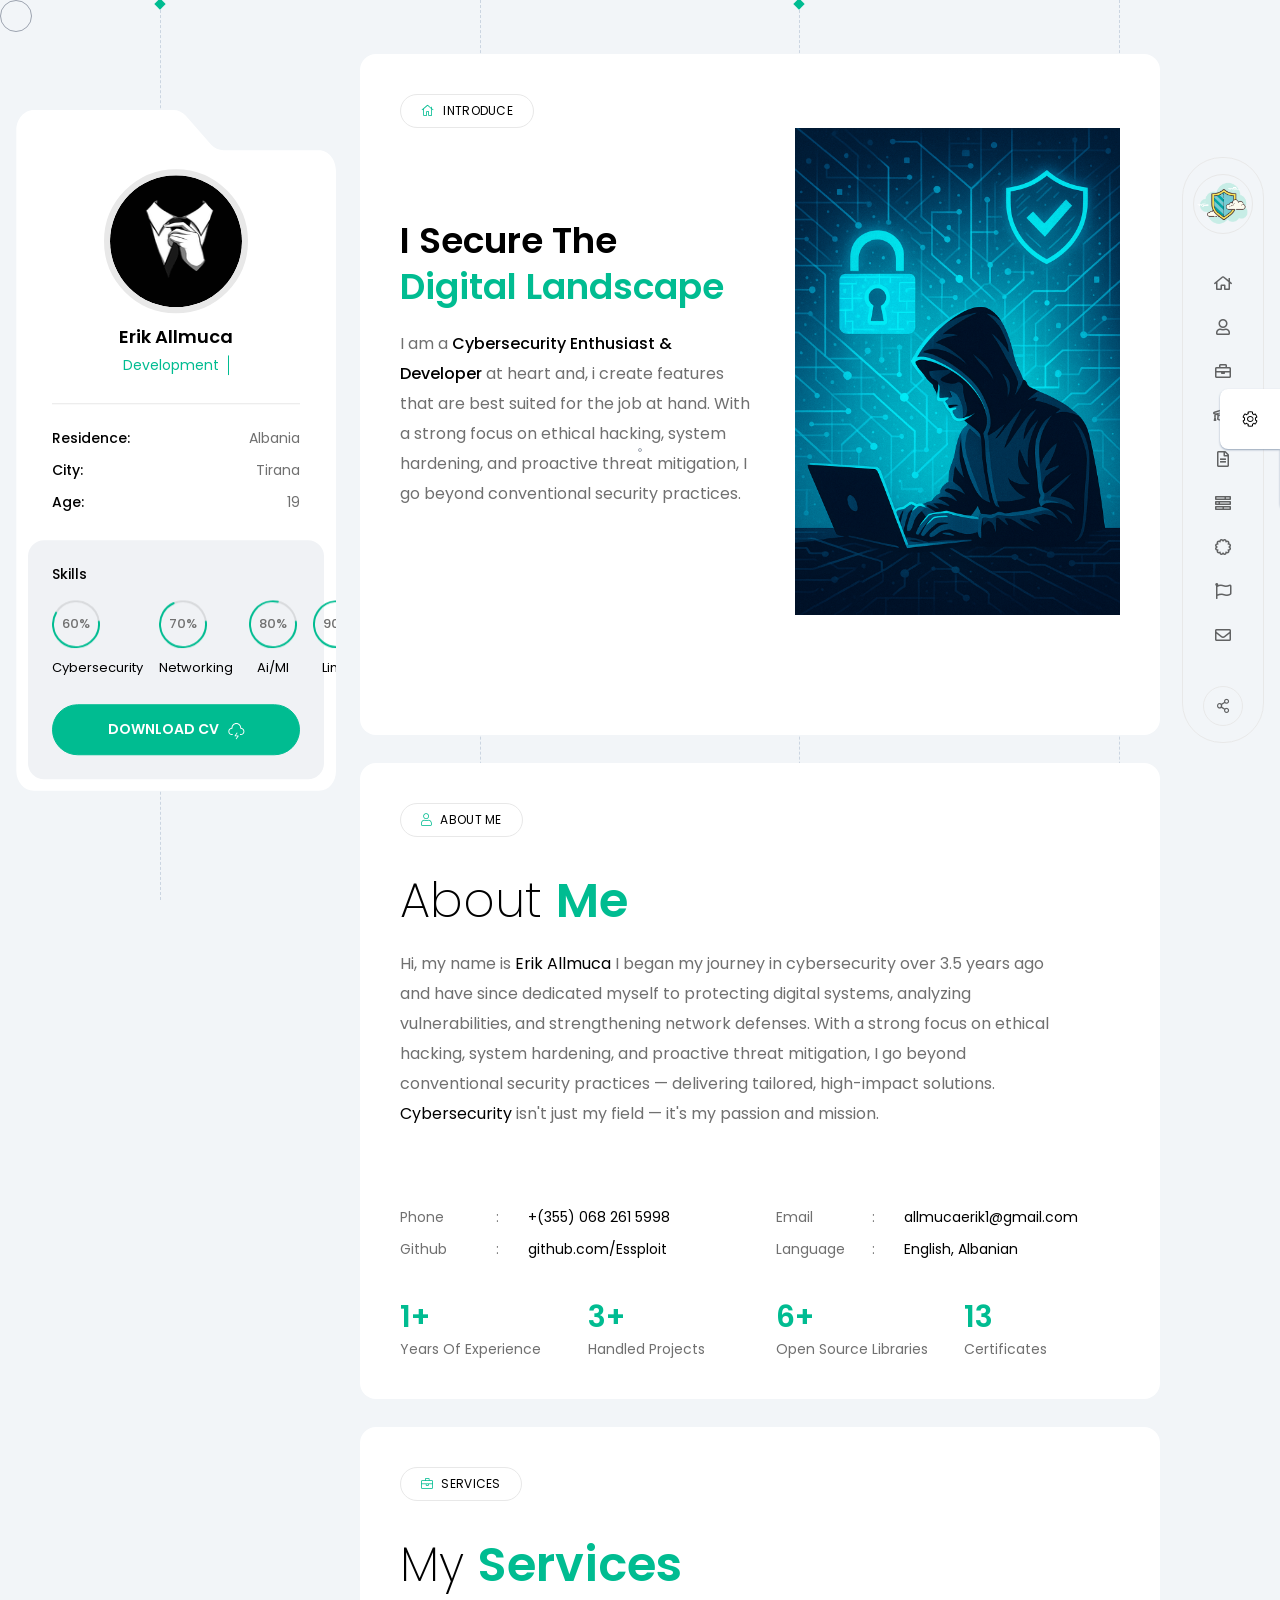
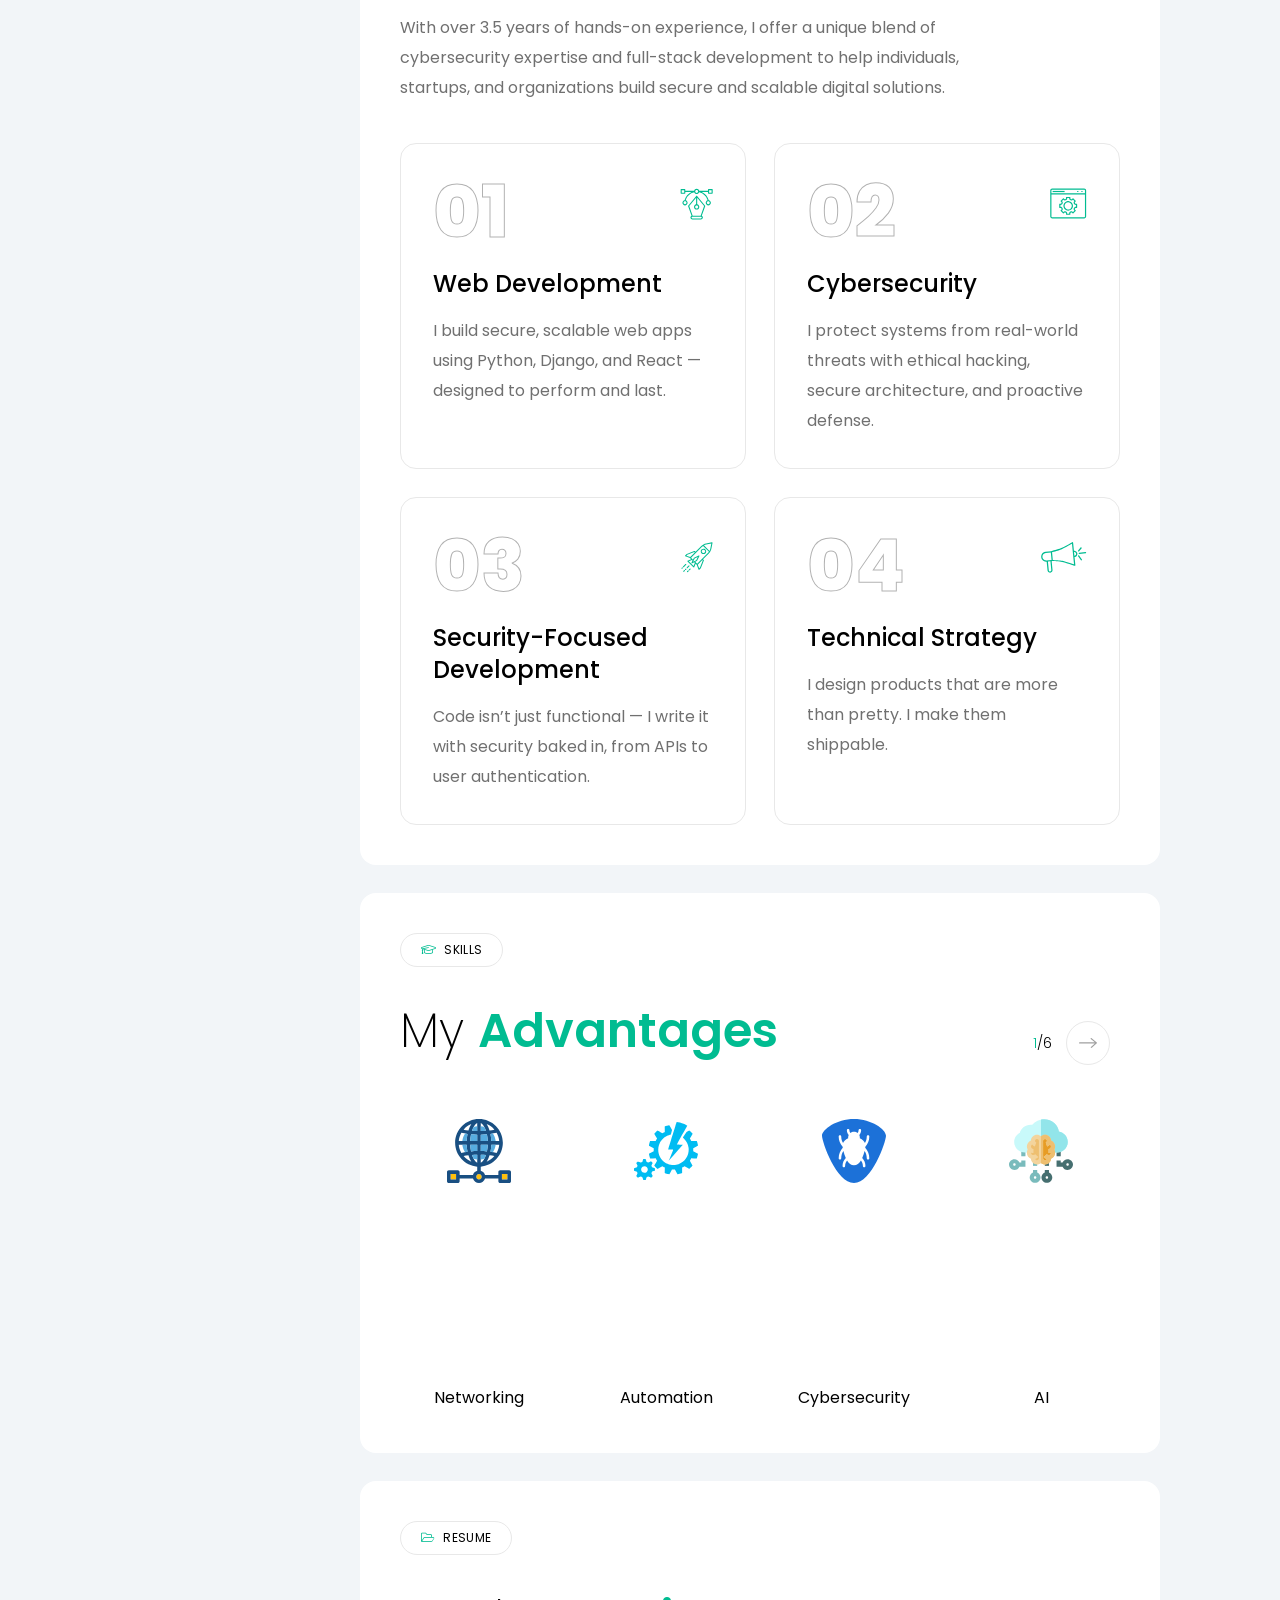
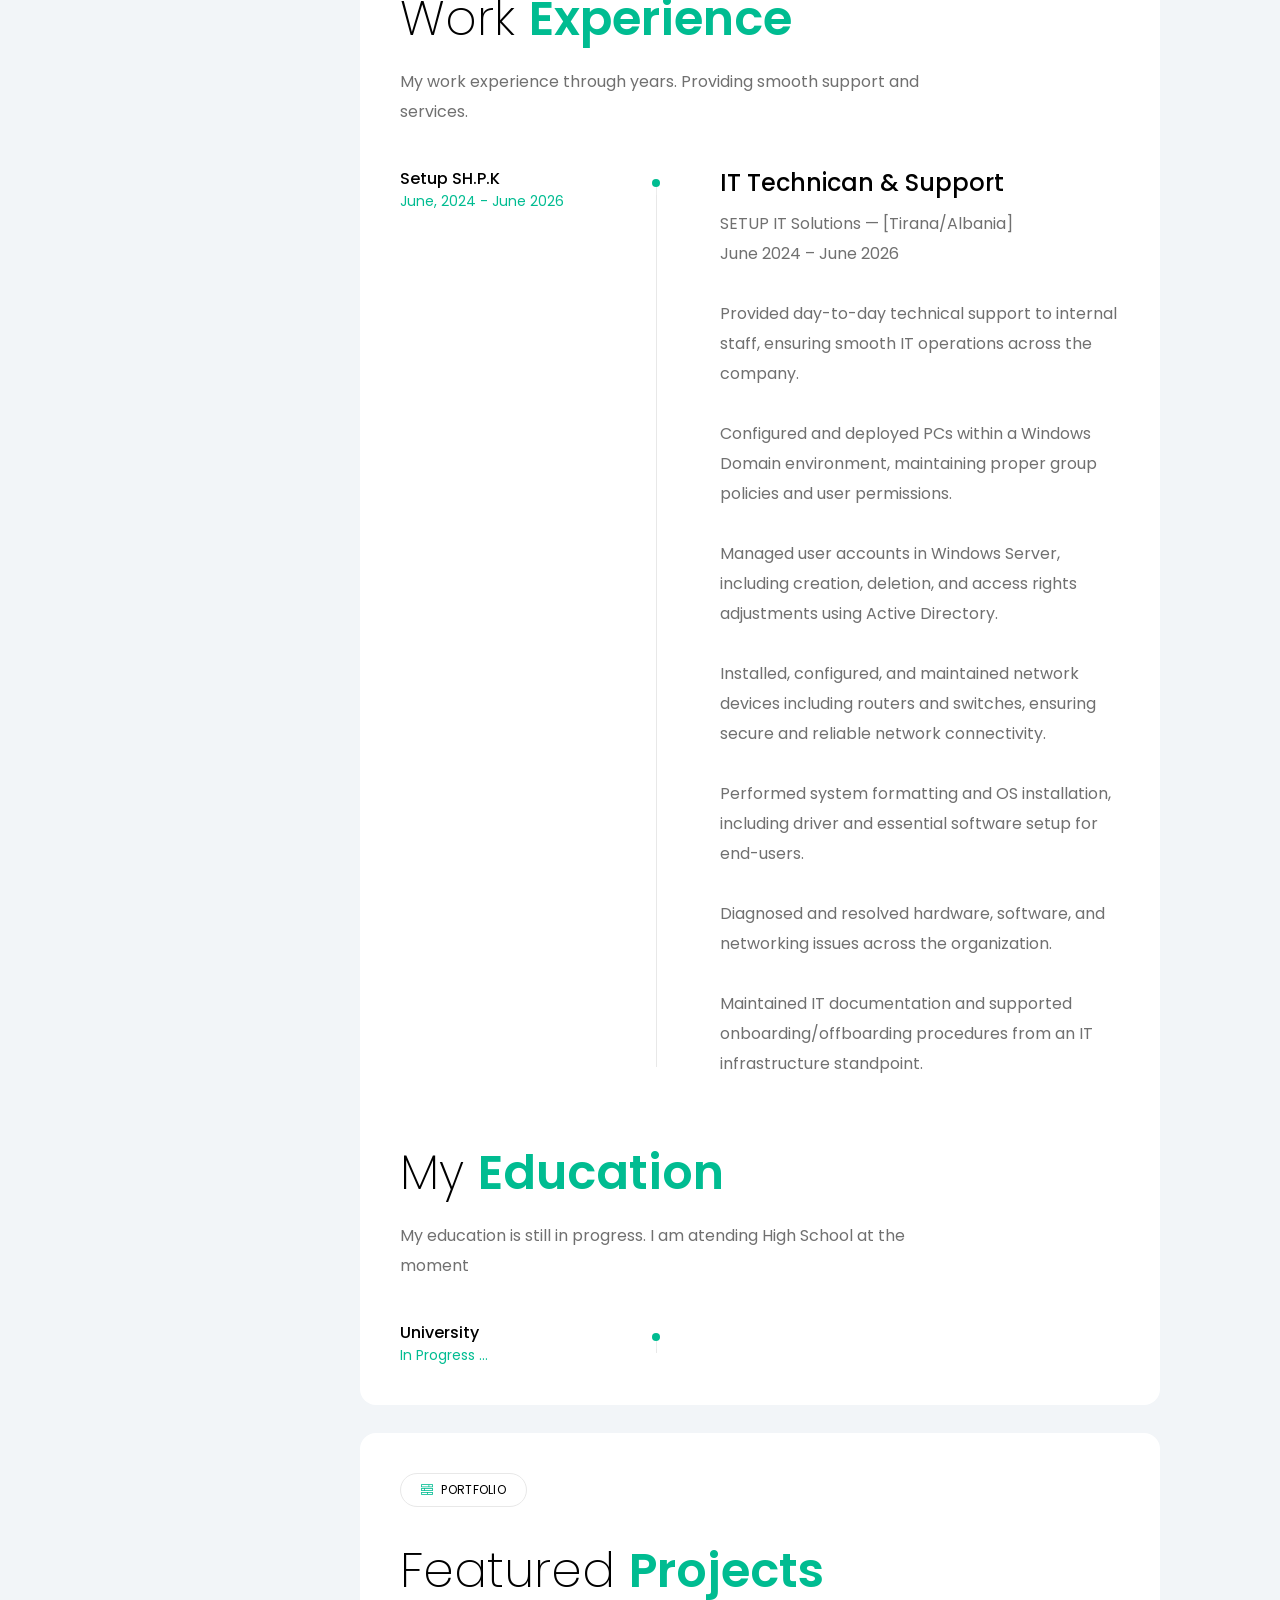
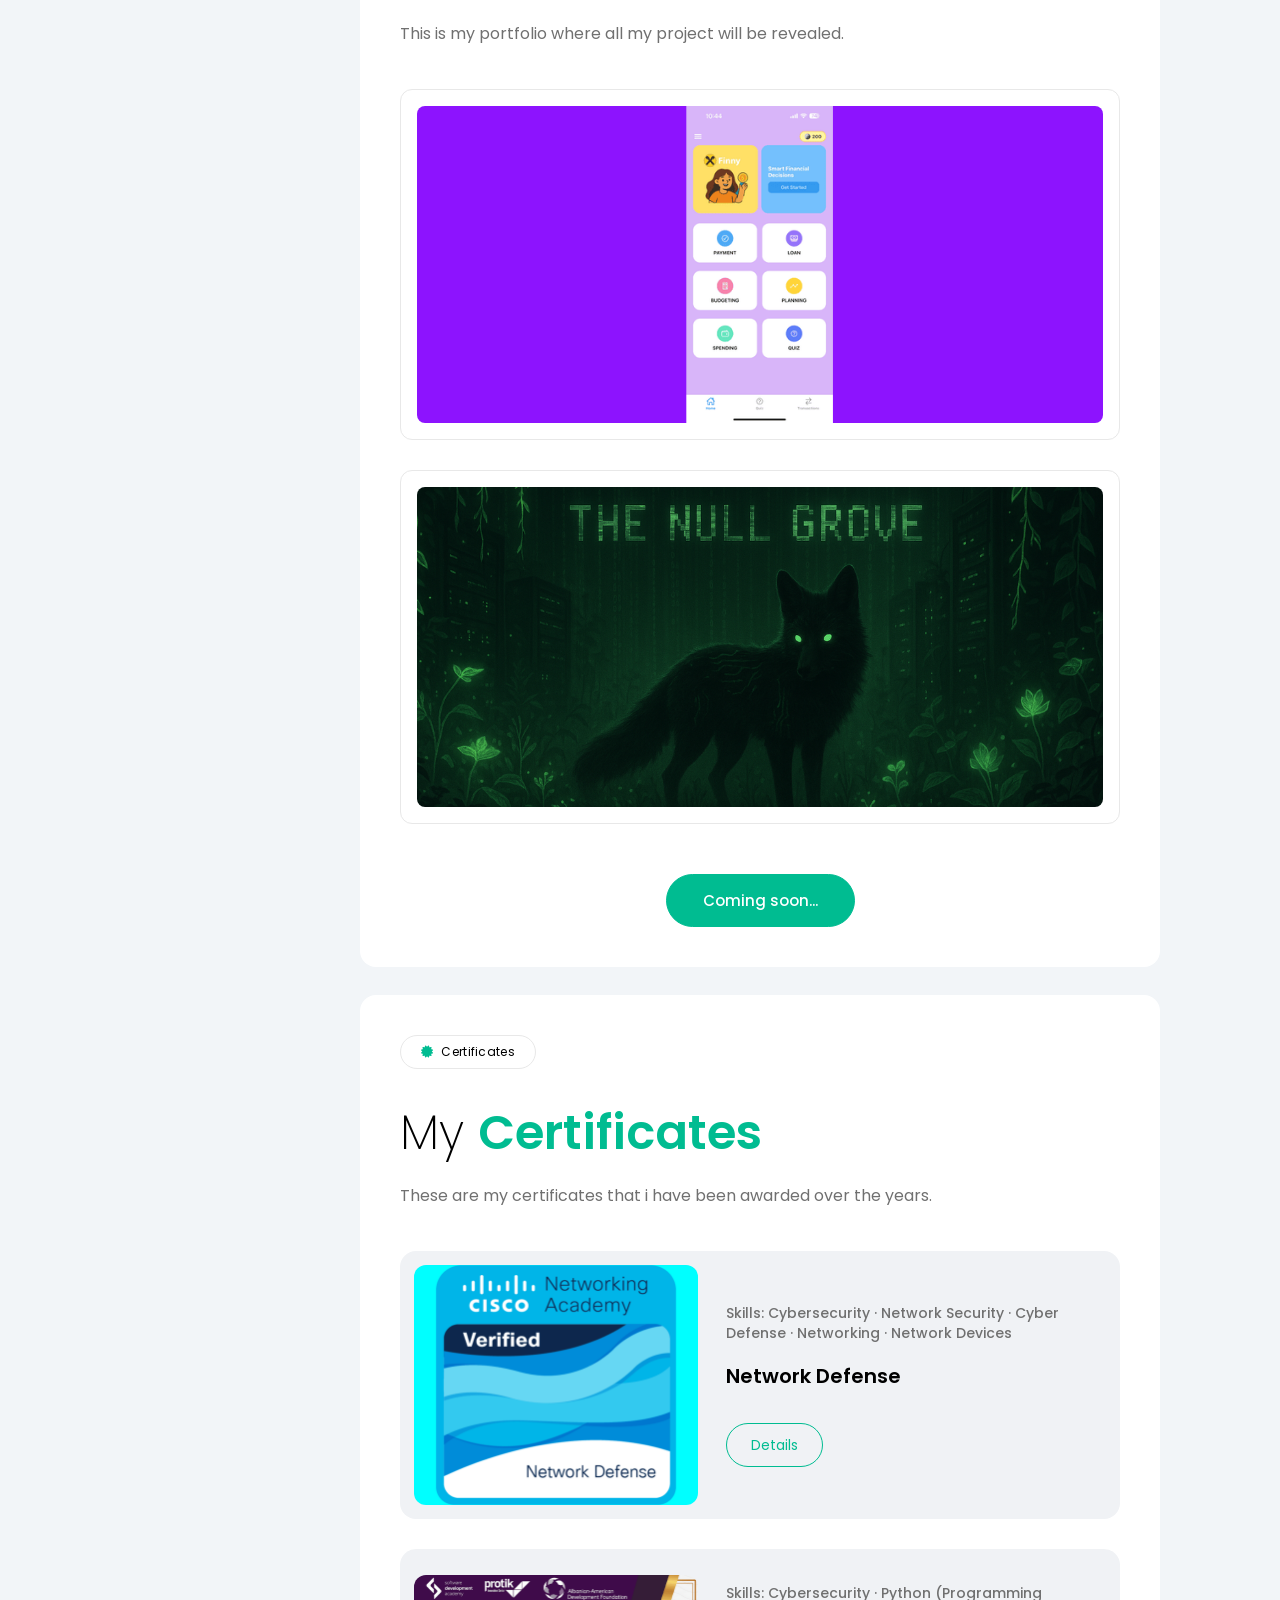
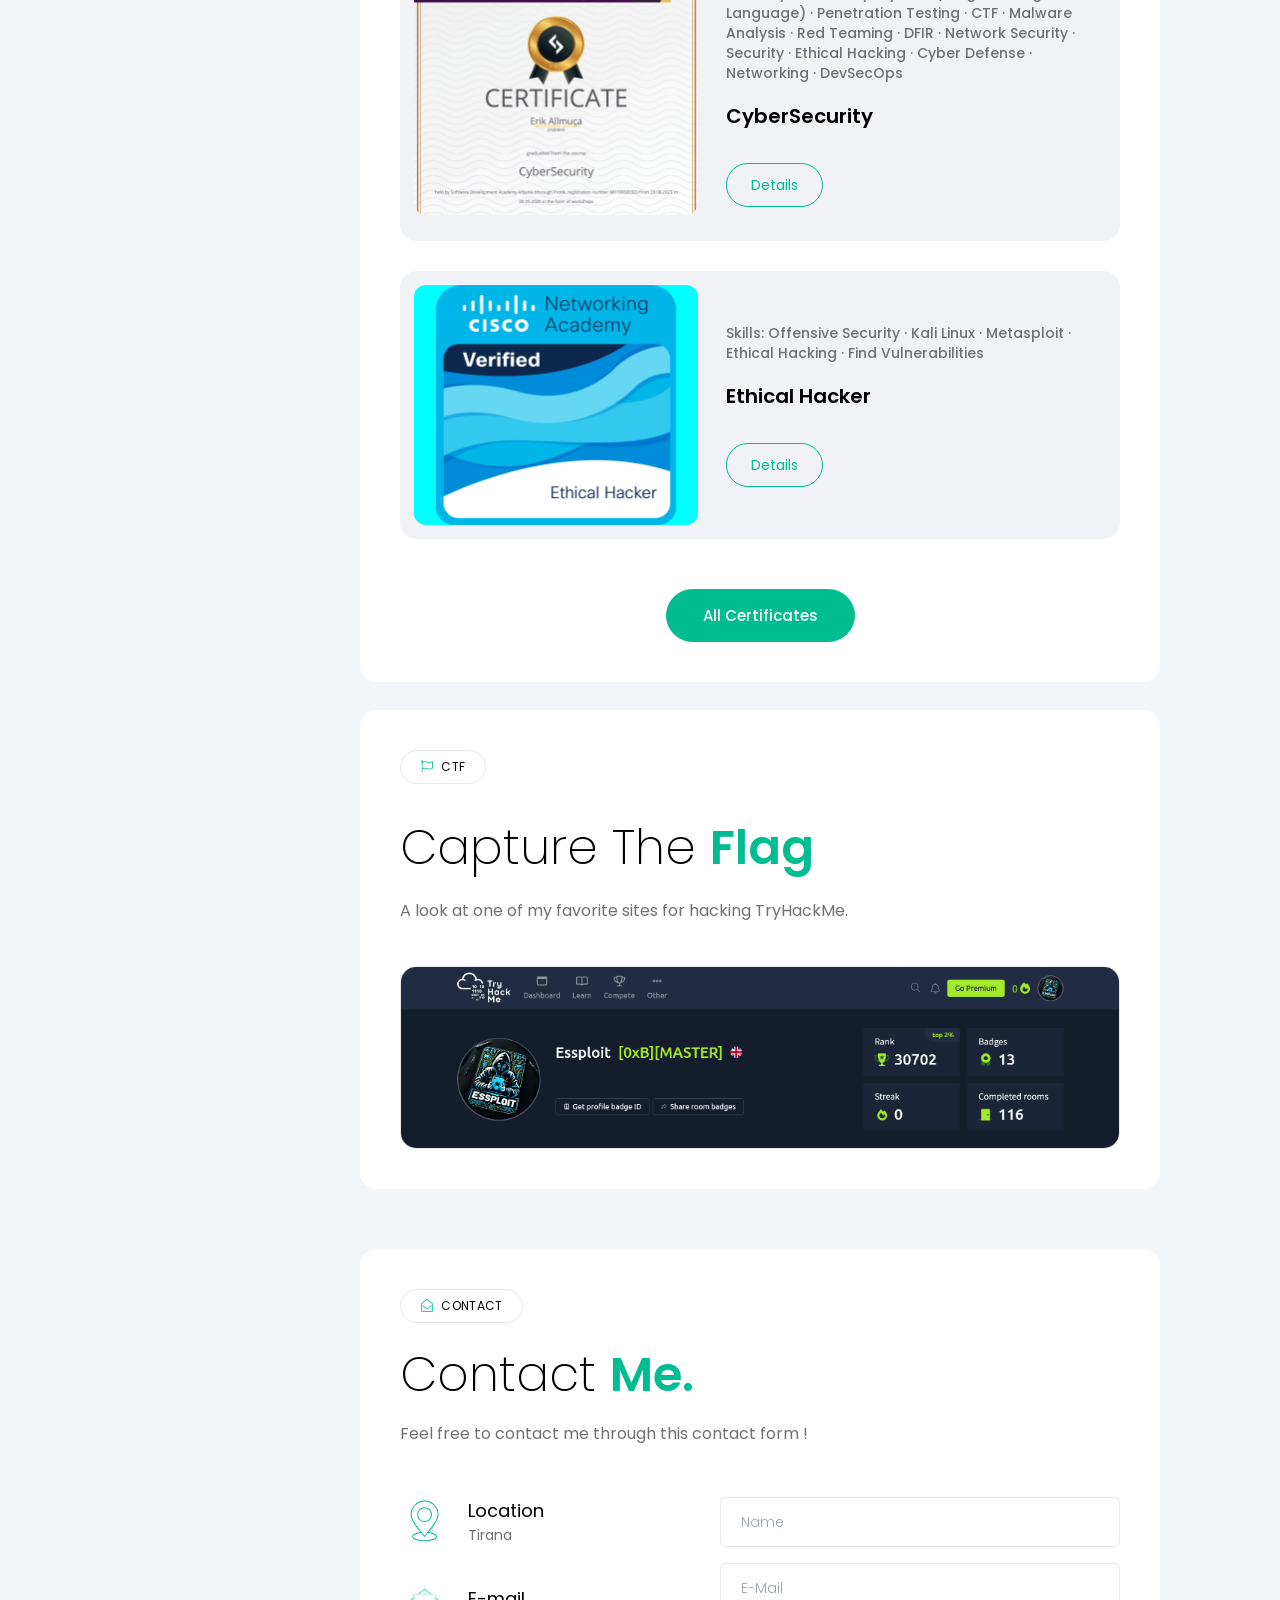
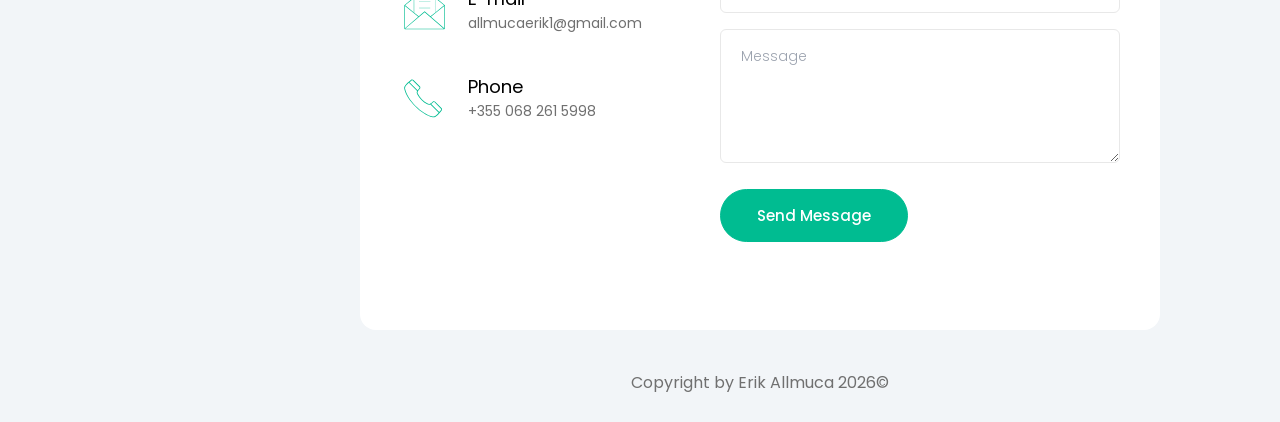
==== commit bc59c4ce: "Fix dark mode on mobile; keep skill logos in true colour Dark mode never applied at paint time: cms." ====
--- a/index.html
+++ b/index.html
@@ -17,6 +17,40 @@
         content="Minfo vCard/Resume TailwindCSS HTML Template">
     <meta name="author" 
         content="Themearray">
+
+    <!-- Color Scheme
+    ================================================== -->
+    <meta name="color-scheme" content="light dark">
+    <meta name="theme-color" content="#F2F5F8">
+
+    <!-- Resolve and paint the theme before the first frame. theme-mode.js only
+         runs at the end of the cms.js script chain (after the content.json
+         fetch), which on mobile left the page rendering light for a second or
+         more before it flipped to dark. Keep this in sync with theme-mode.js. -->
+    <script>
+        (function () {
+            var forced = /[?&]version=(dark|light)/.exec(window.location.search);
+
+            var saved = null;
+            try {
+                if (localStorage.theme === 'dark' || localStorage.theme === 'light') saved = localStorage.theme;
+            } catch (e) { /* storage blocked (private mode) — fall through to the OS setting */ }
+
+            // Explicit switcher choice wins; otherwise follow the device. A phone
+            // is normally a fresh browser with nothing saved, so without this
+            // fallback the site rendered light even in system dark mode.
+            var theme = forced ? forced[1]
+                : saved ? saved
+                : (window.matchMedia && window.matchMedia('(prefers-color-scheme: dark)').matches ? 'dark' : 'light');
+
+            var root = document.documentElement;
+            root.classList.toggle('dark', theme === 'dark');
+            root.style.colorScheme = theme;
+
+            var meta = document.querySelector('meta[name="theme-color"]');
+            if (meta) meta.setAttribute('content', theme === 'dark' ? '#18191a' : '#F2F5F8');
+        })();
+    </script>
 
     <!-- Site Title
     ================================================== -->
@@ -818,7 +852,7 @@
                                 <div class="swiper-wrapper *:space-y-5 *:text-center" data-cms-list="skills.items">
                                     <div class="swiper-slide">
                                         <div class="text-center icon">
-                                            <img src="assets/img/skill/react.svg" class="dark:grayscale" alt="React">
+                                            <img src="assets/img/skill/react.svg" alt="React">
                                         </div>
                                         <div class="progressCircle">
                                             <div class="relative w-32 h-32 mx-auto circle md:w-40 md:h-40"
@@ -832,7 +866,7 @@
                                     </div>
                                     <div class="swiper-slide">
                                         <div class="text-center icon">
-                                            <img src="assets/img/skill/django.svg" class="dark:grayscale" alt="Django">
+                                            <img src="assets/img/skill/django.svg" alt="Django">
                                         </div>
                                         <div class="progressCircle">
                                             <div class="relative w-32 h-32 mx-auto circle md:w-40 md:h-40"
@@ -846,7 +880,7 @@
                                     </div>
                                     <div class="swiper-slide">
                                         <div class="text-center icon">
-                                            <img src="assets/img/skill/cybersecurity.svg" class="dark:grayscale" alt="CyberSecurity">
+                                            <img src="assets/img/skill/cybersecurity.svg" alt="CyberSecurity">
                                         </div>
                                         <div class="progressCircle">
                                             <div class="relative w-32 h-32 mx-auto circle md:w-40 md:h-40"
@@ -860,7 +894,7 @@
                                     </div>
                                     <div class="swiper-slide">
                                         <div class="text-center icon">
-                                            <img src="assets/img/skill/html.svg" class="dark:grayscale" alt="HTML5">
+                                            <img src="assets/img/skill/html.svg" alt="HTML5">
                                         </div>
                                         <div class="progressCircle">
                                             <div class="relative w-32 h-32 mx-auto circle md:w-40 md:h-40"
@@ -874,7 +908,7 @@
                                     </div>
                                     <div class="swiper-slide">
                                         <div class="text-center icon">
-                                            <img src="assets/img/skill/css.svg" class="dark:grayscale" alt="CSS3">
+                                            <img src="assets/img/skill/css.svg" alt="CSS3">
                                         </div>
                                         <div class="progressCircle">
                                             <div class="relative w-32 h-32 mx-auto circle md:w-40 md:h-40"
@@ -888,7 +922,7 @@
                                     </div>
                                     <div class="swiper-slide">
                                         <div class="text-center icon">
-                                            <img src="assets/img/skill/linux.svg" class="dark:grayscale" alt="JavaScript">
+                                            <img src="assets/img/skill/linux.svg" alt="JavaScript">
                                         </div>
                                         <div class="progressCircle">
                                             <div class="relative w-32 h-32 mx-auto circle md:w-40 md:h-40"
@@ -902,7 +936,7 @@
                                     </div>
                                     <div class="swiper-slide">
                                         <div class="text-center icon">
-                                            <img src="assets/img/skill/microsoft.svg" class="dark:grayscale" alt="Microsoft">
+                                            <img src="assets/img/skill/microsoft.svg" alt="Microsoft">
                                         </div>
                                         <div class="progressCircle">
                                             <div class="relative w-32 h-32 mx-auto circle md:w-40 md:h-40"
--- a/assets/css/style.min.css
+++ b/assets/css/style.min.css
@@ -2793,6 +2793,12 @@
   -webkit-text-stroke-color: white;
 }
 
+/* Skill slider logos keep their brand colours in dark mode — the template
+   desaturated them, and CMS-rendered slides must not reintroduce that. */
+html.dark .skills-slider .icon img {
+  filter: none;
+}
+
 /*------------------------------------------------------------------
                 THANKS FOR HAVING WITH MINFO
 ------------------------------------------------------------------*/
